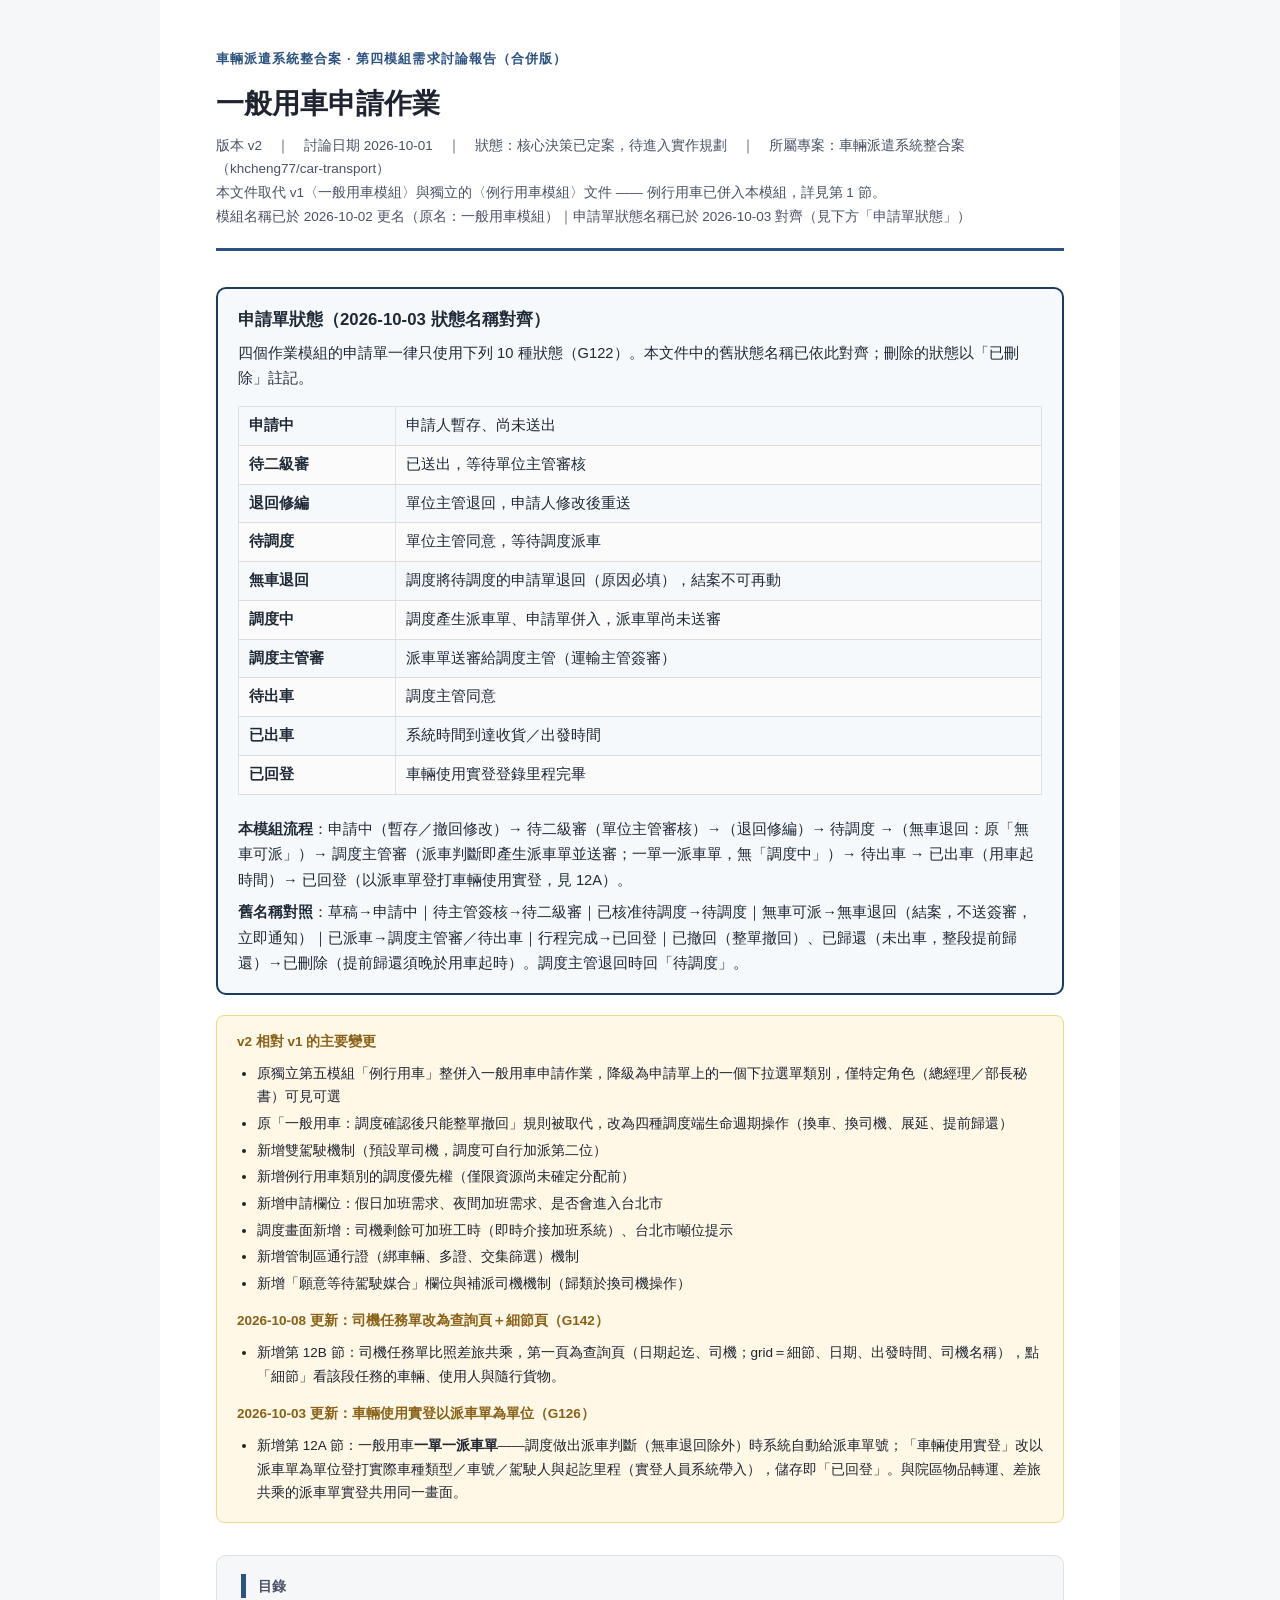
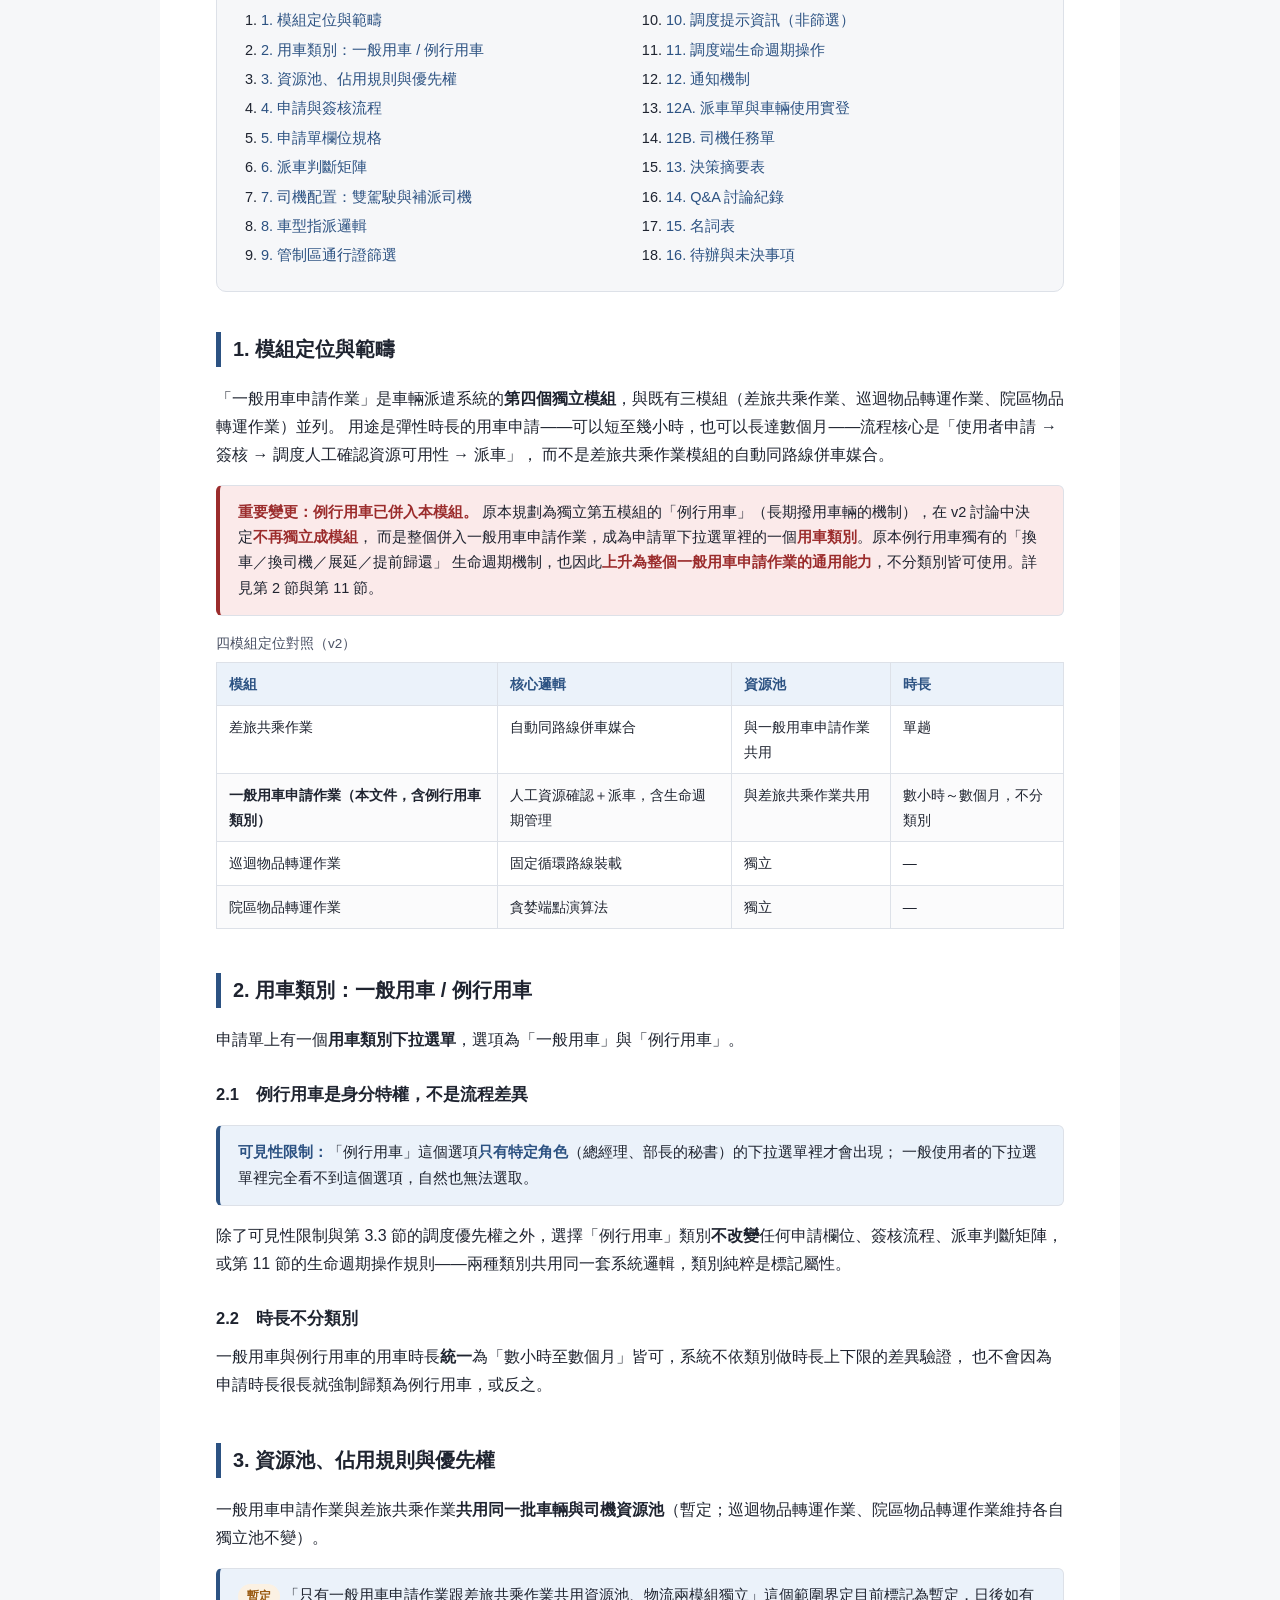
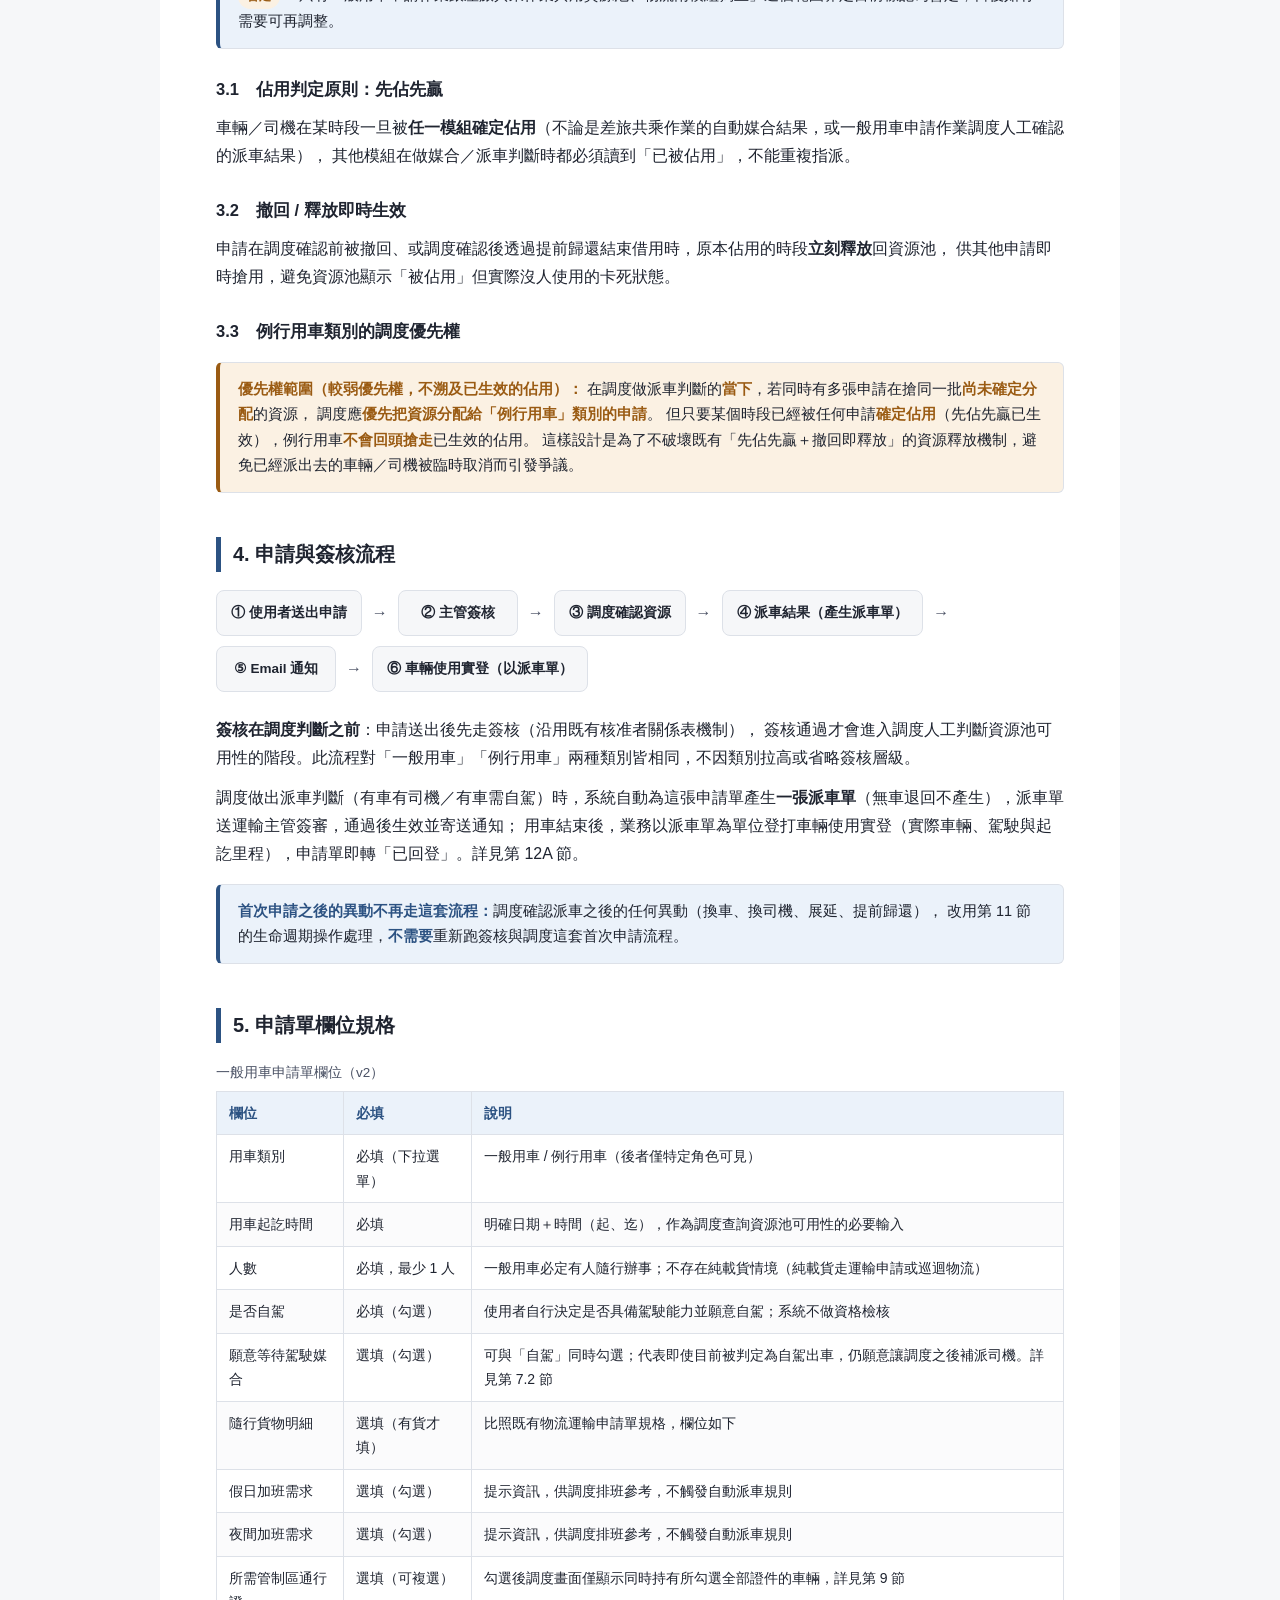
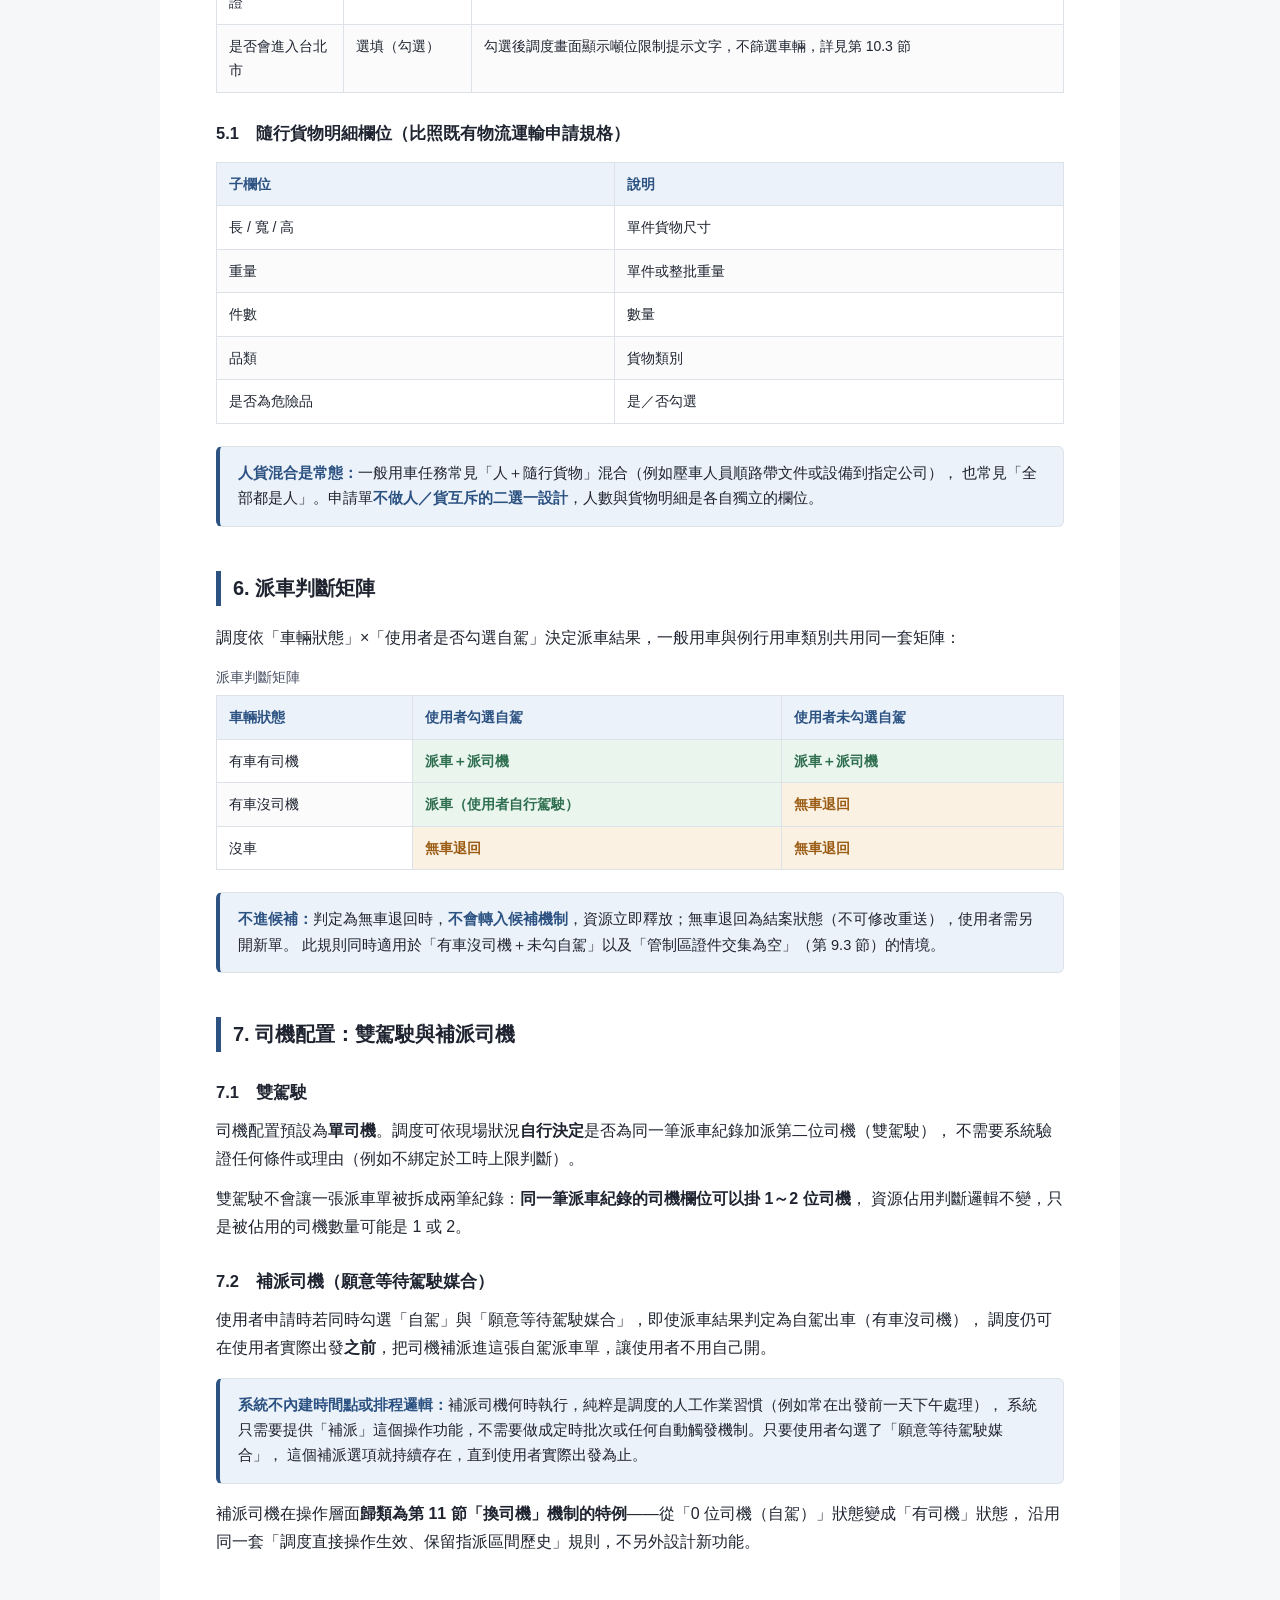
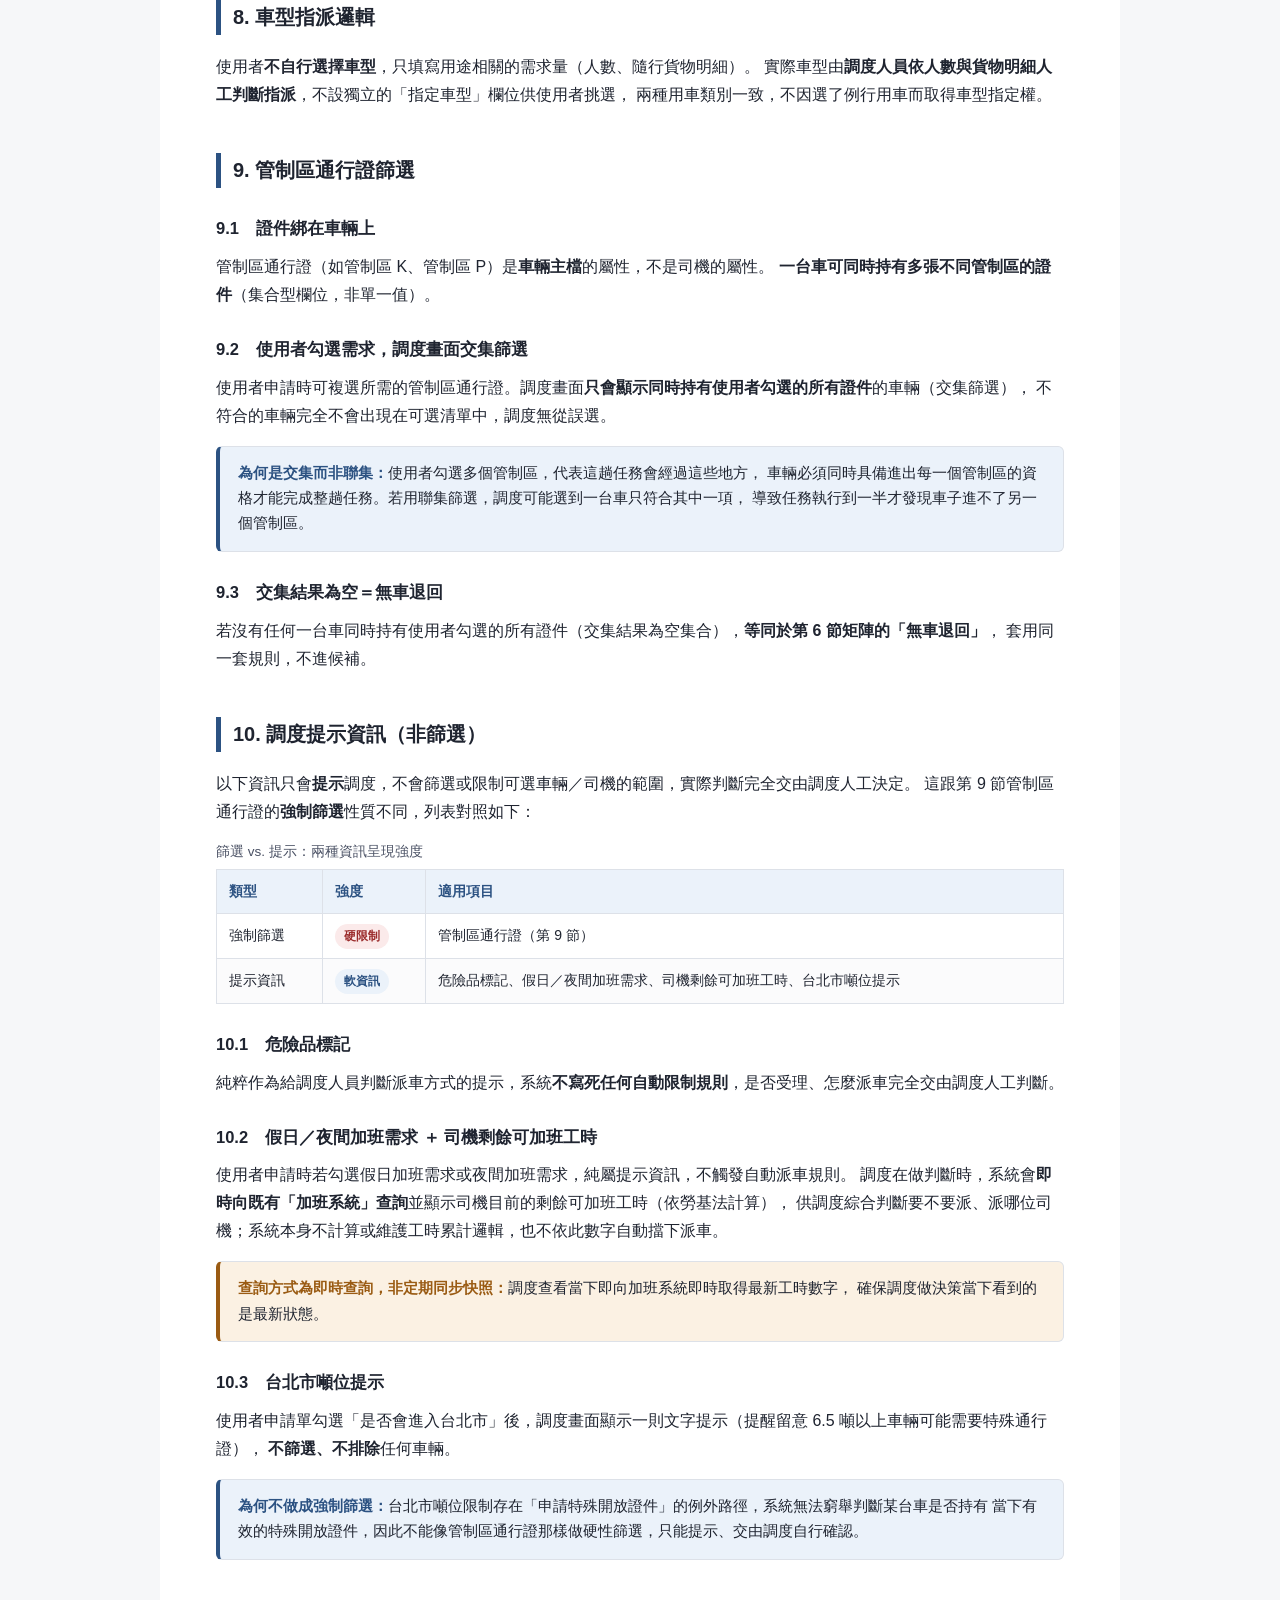
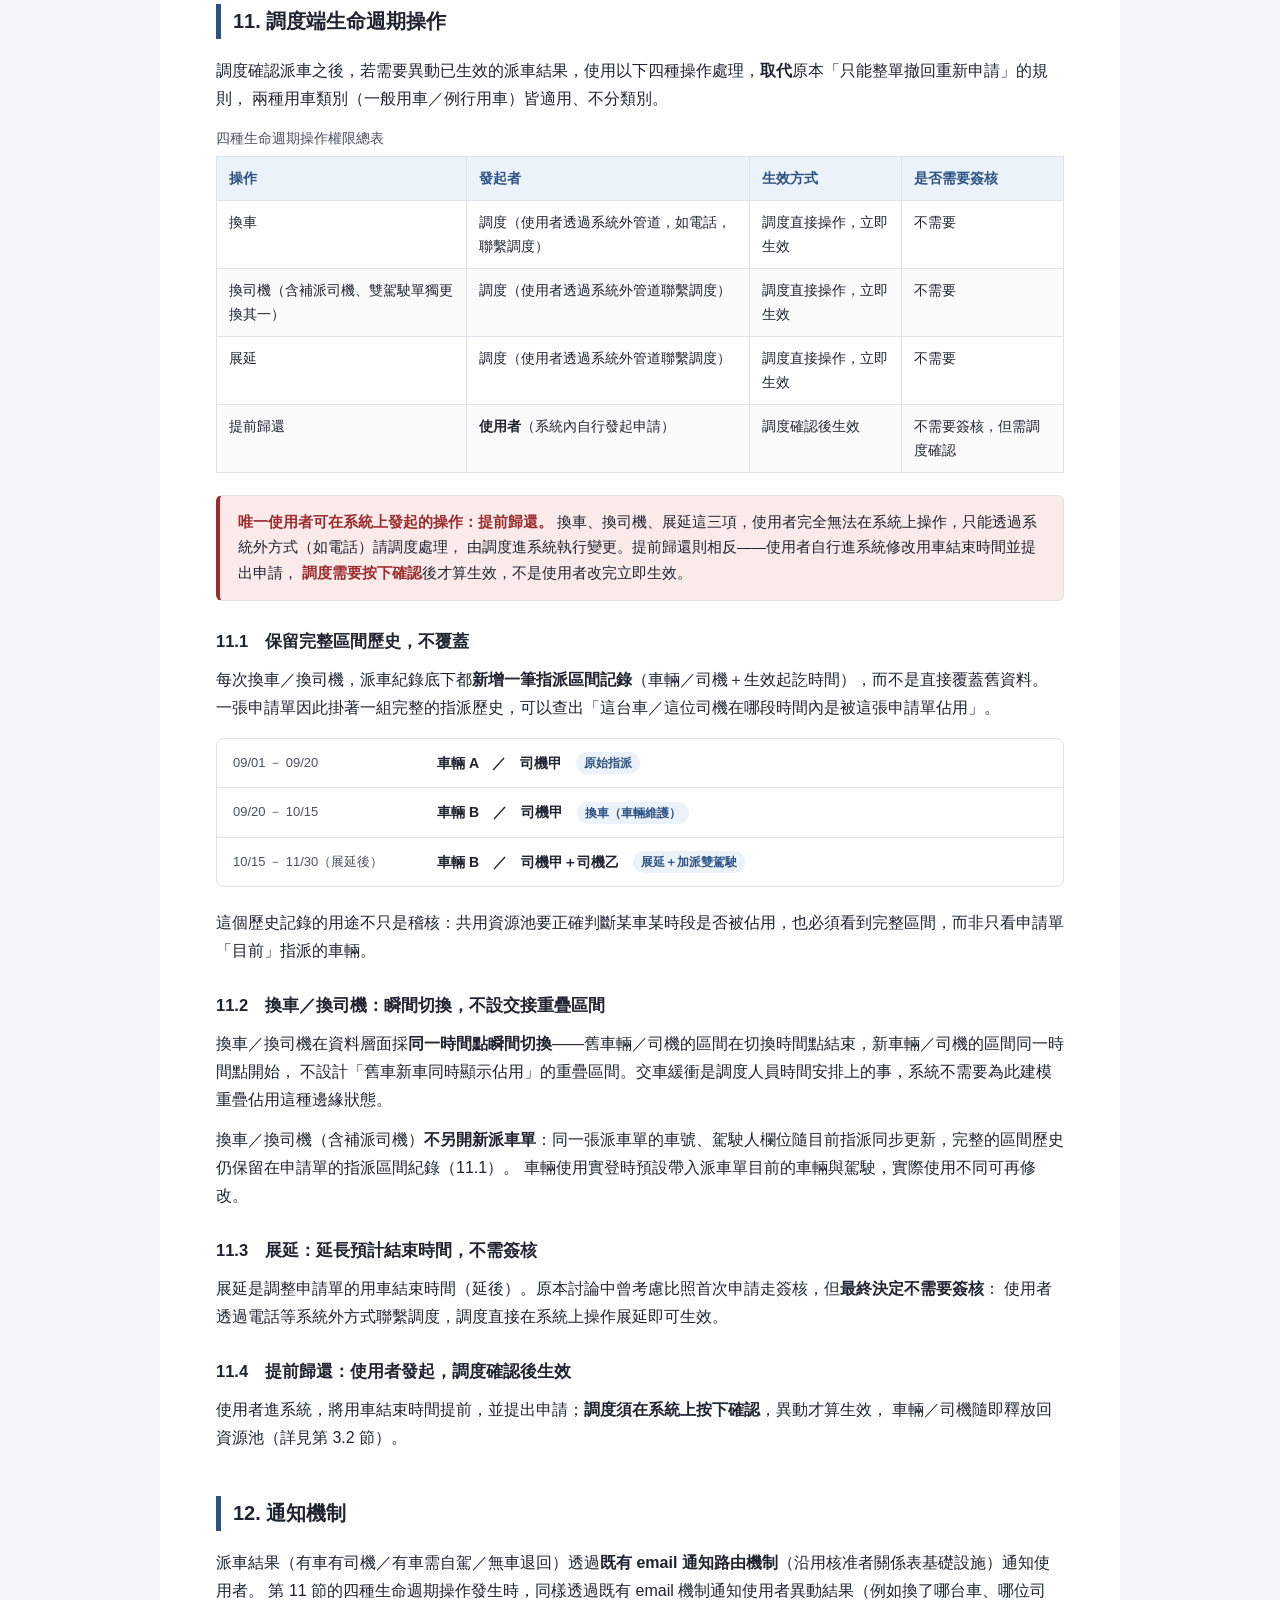
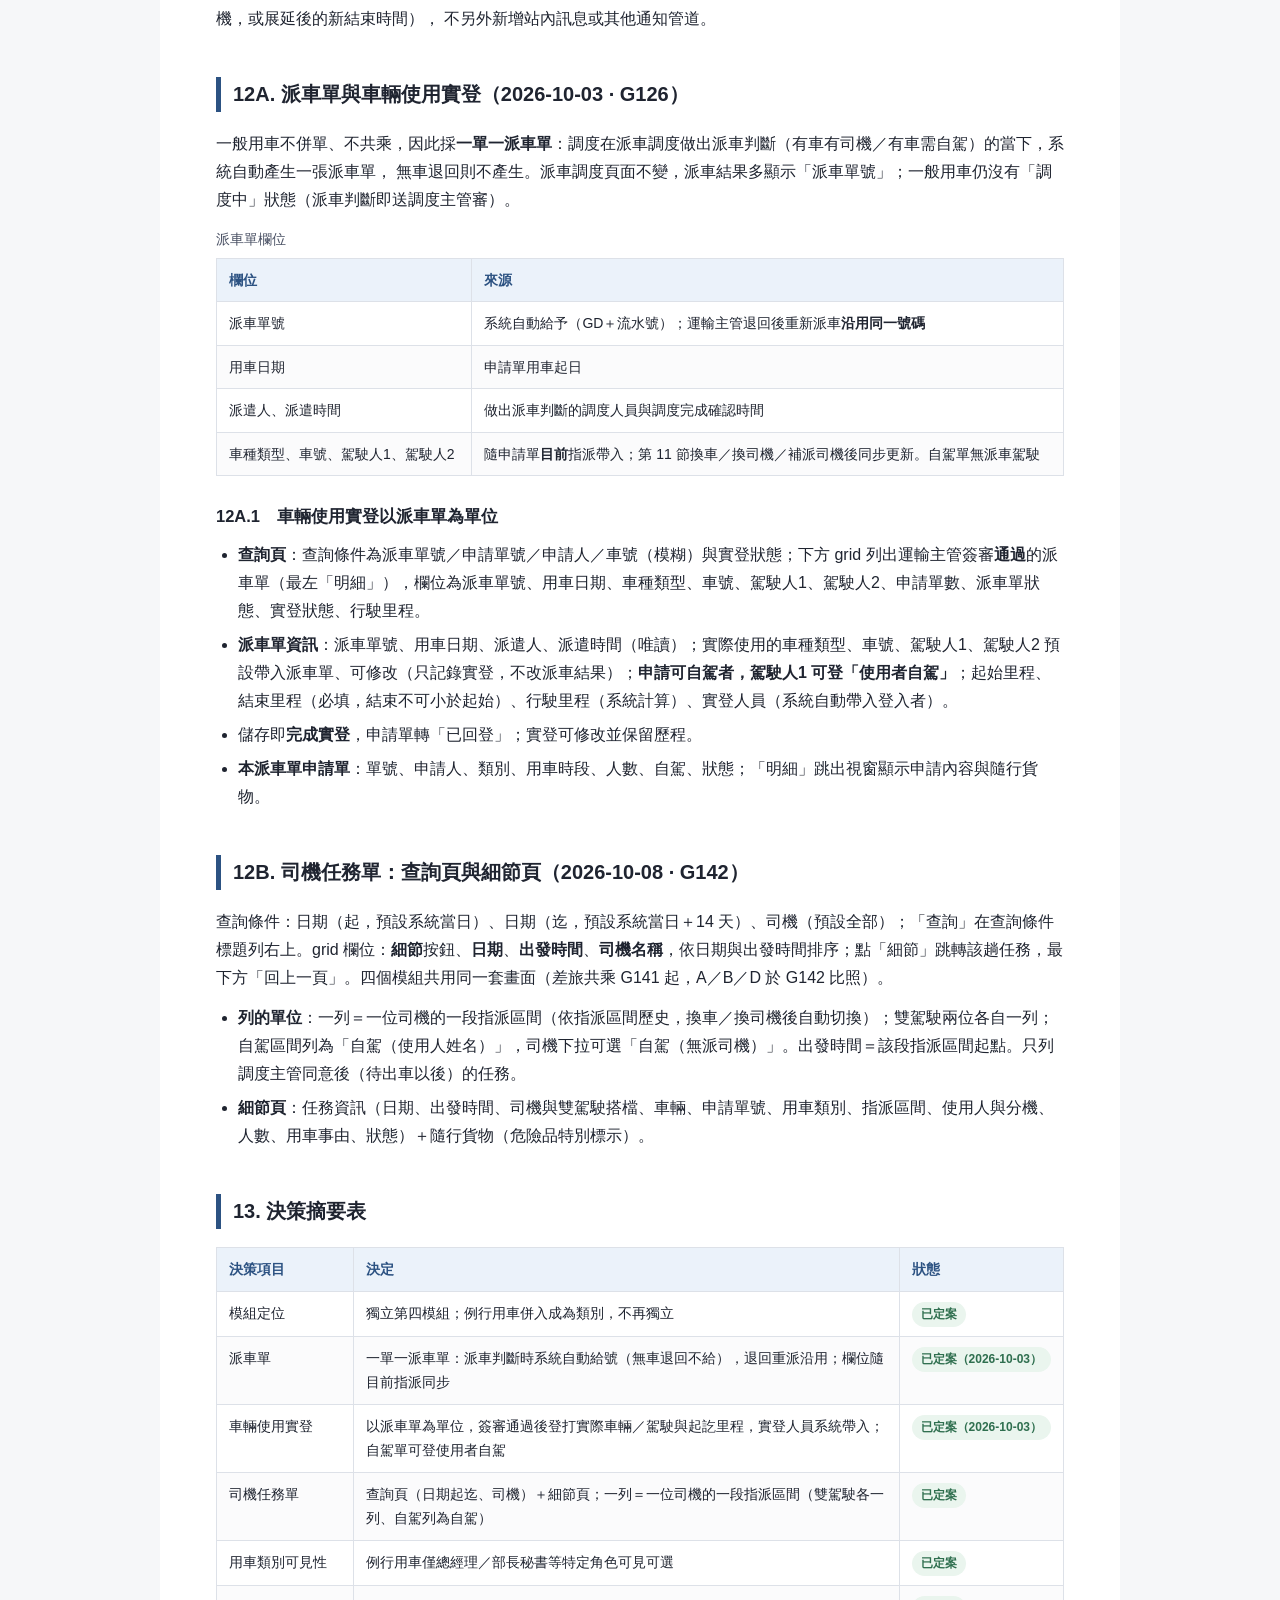
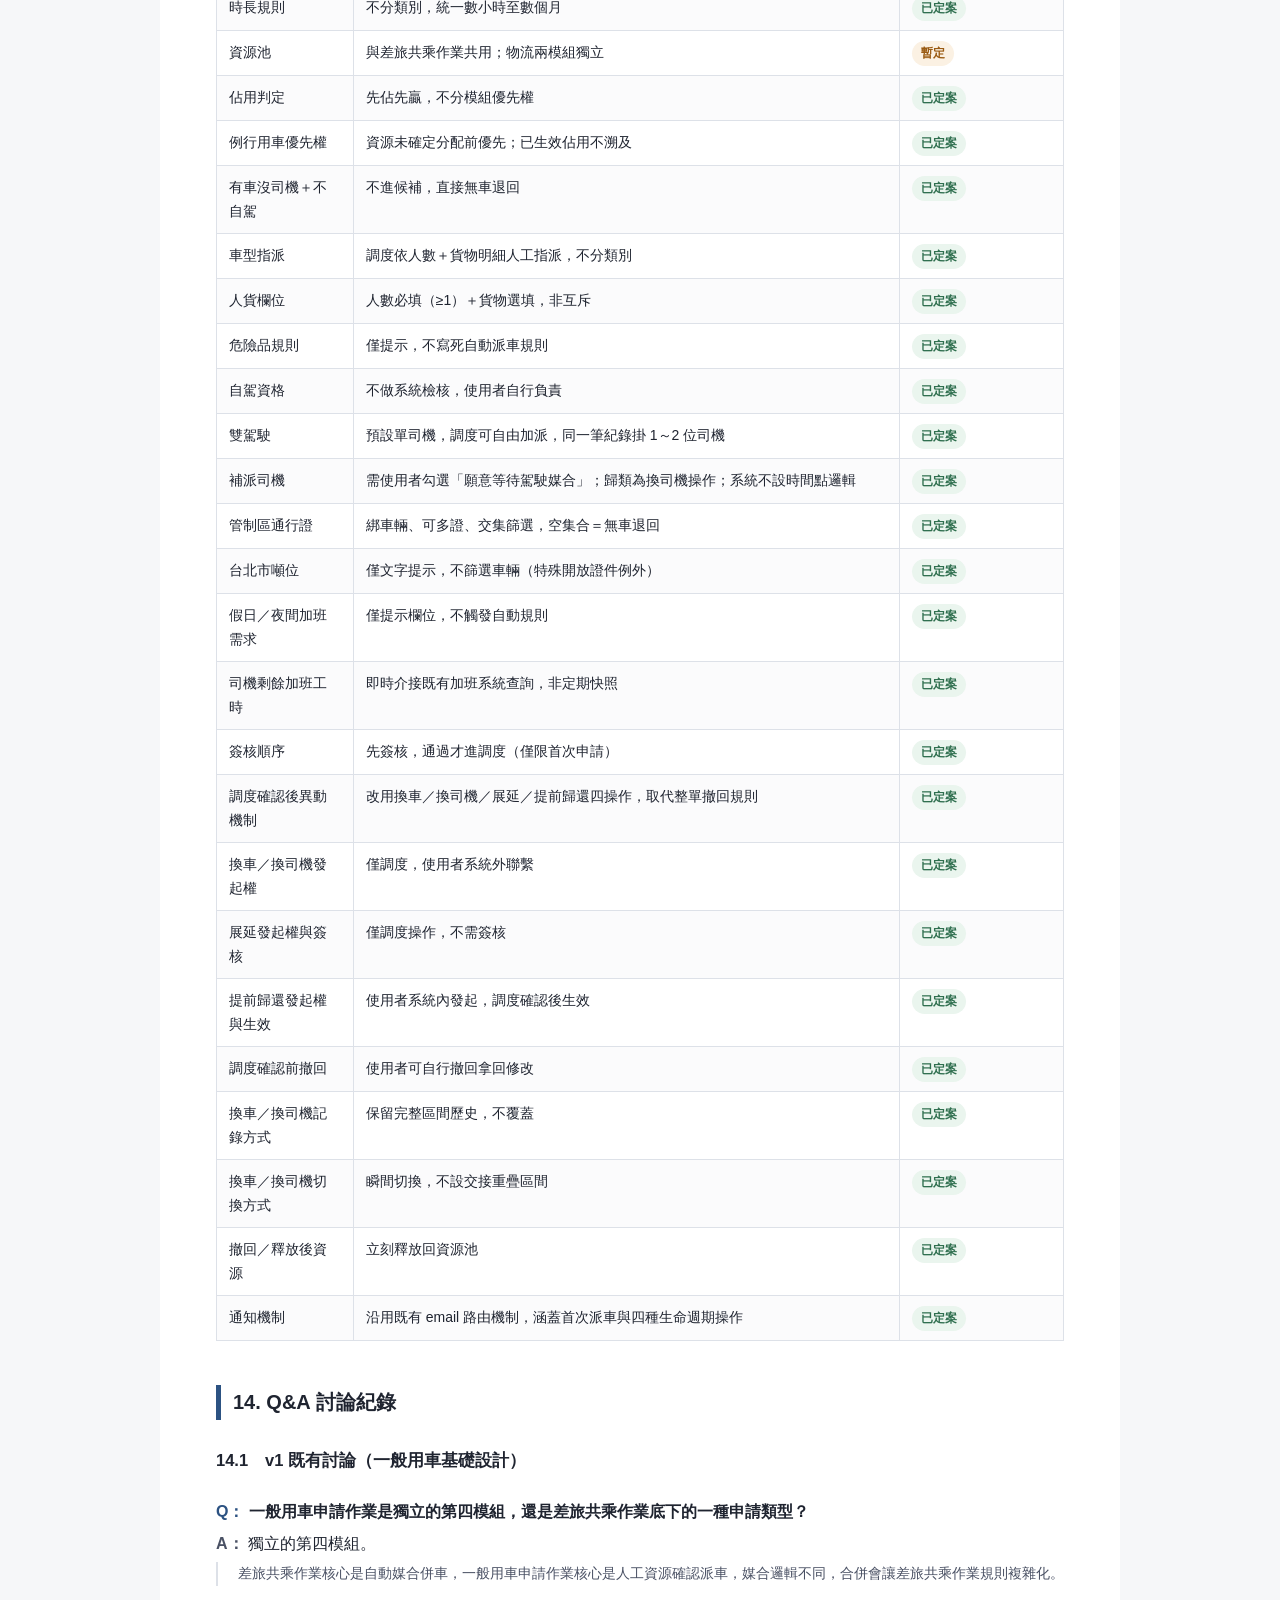
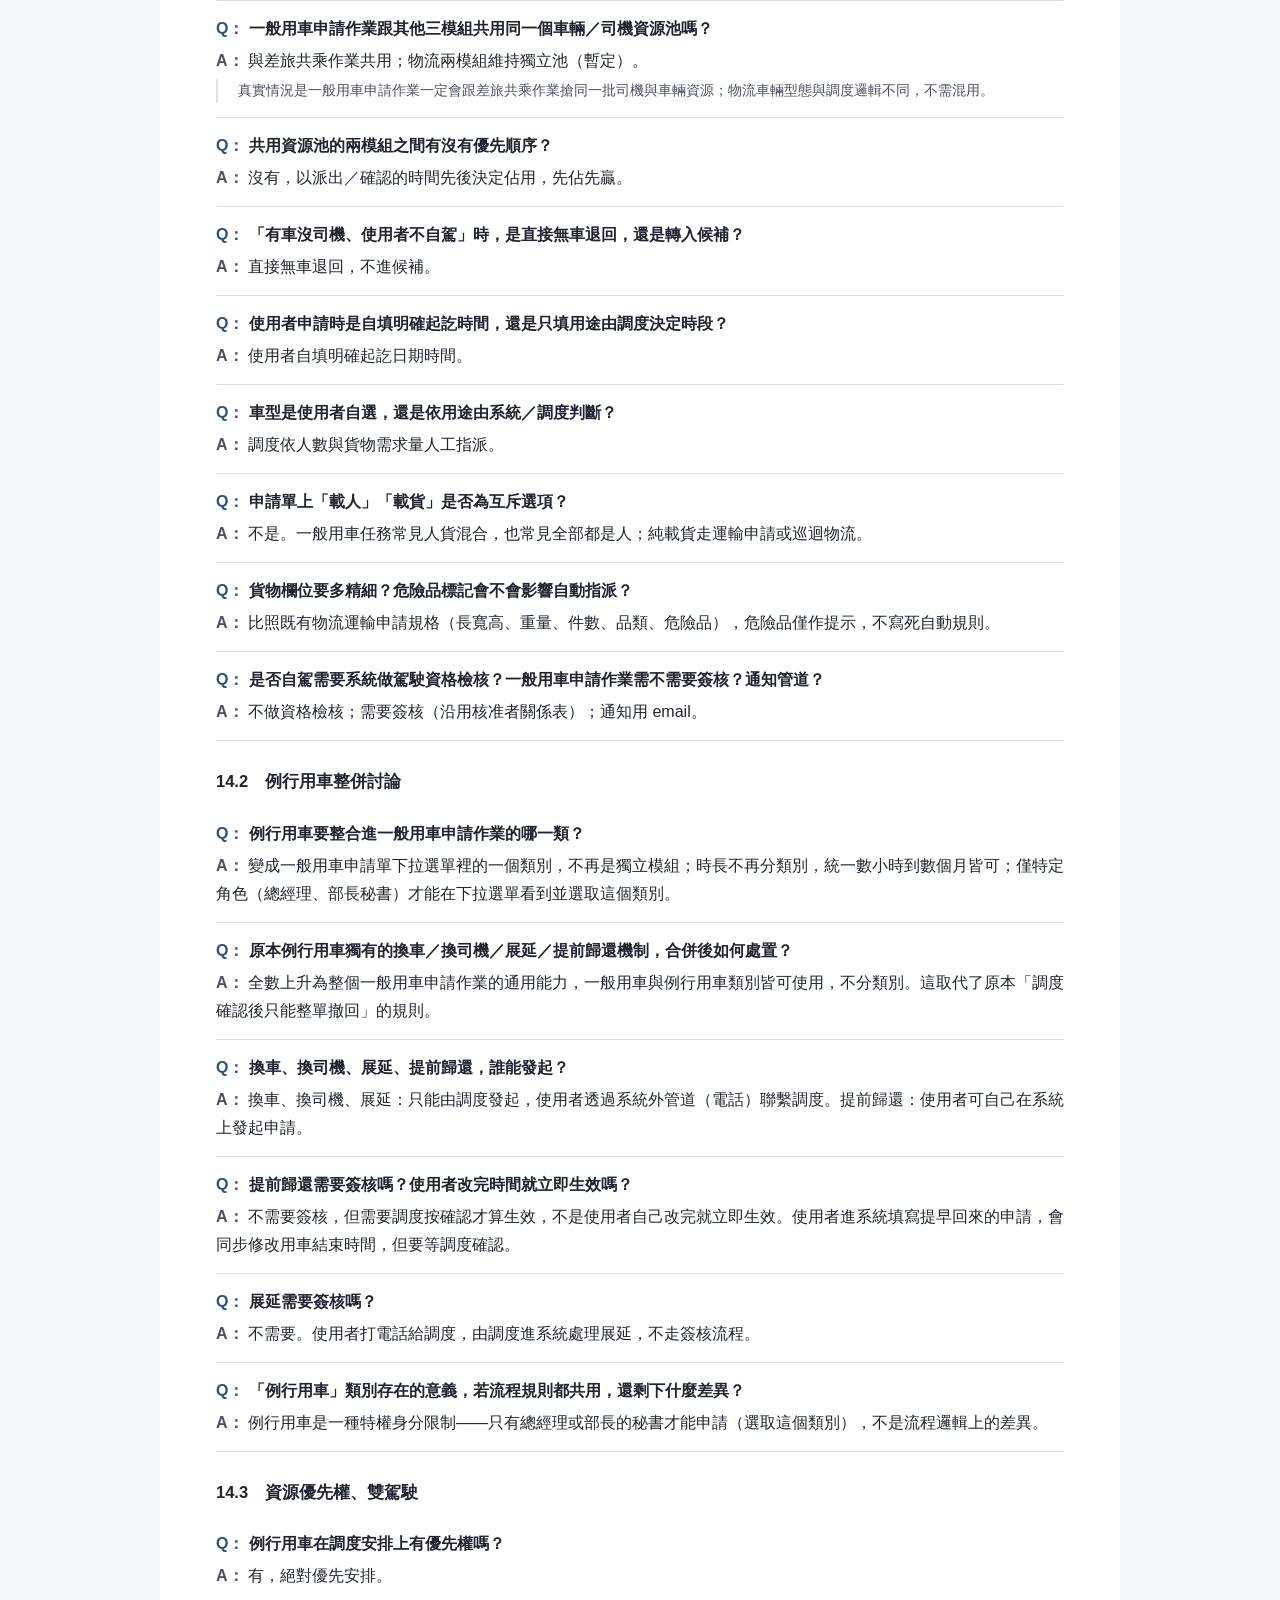
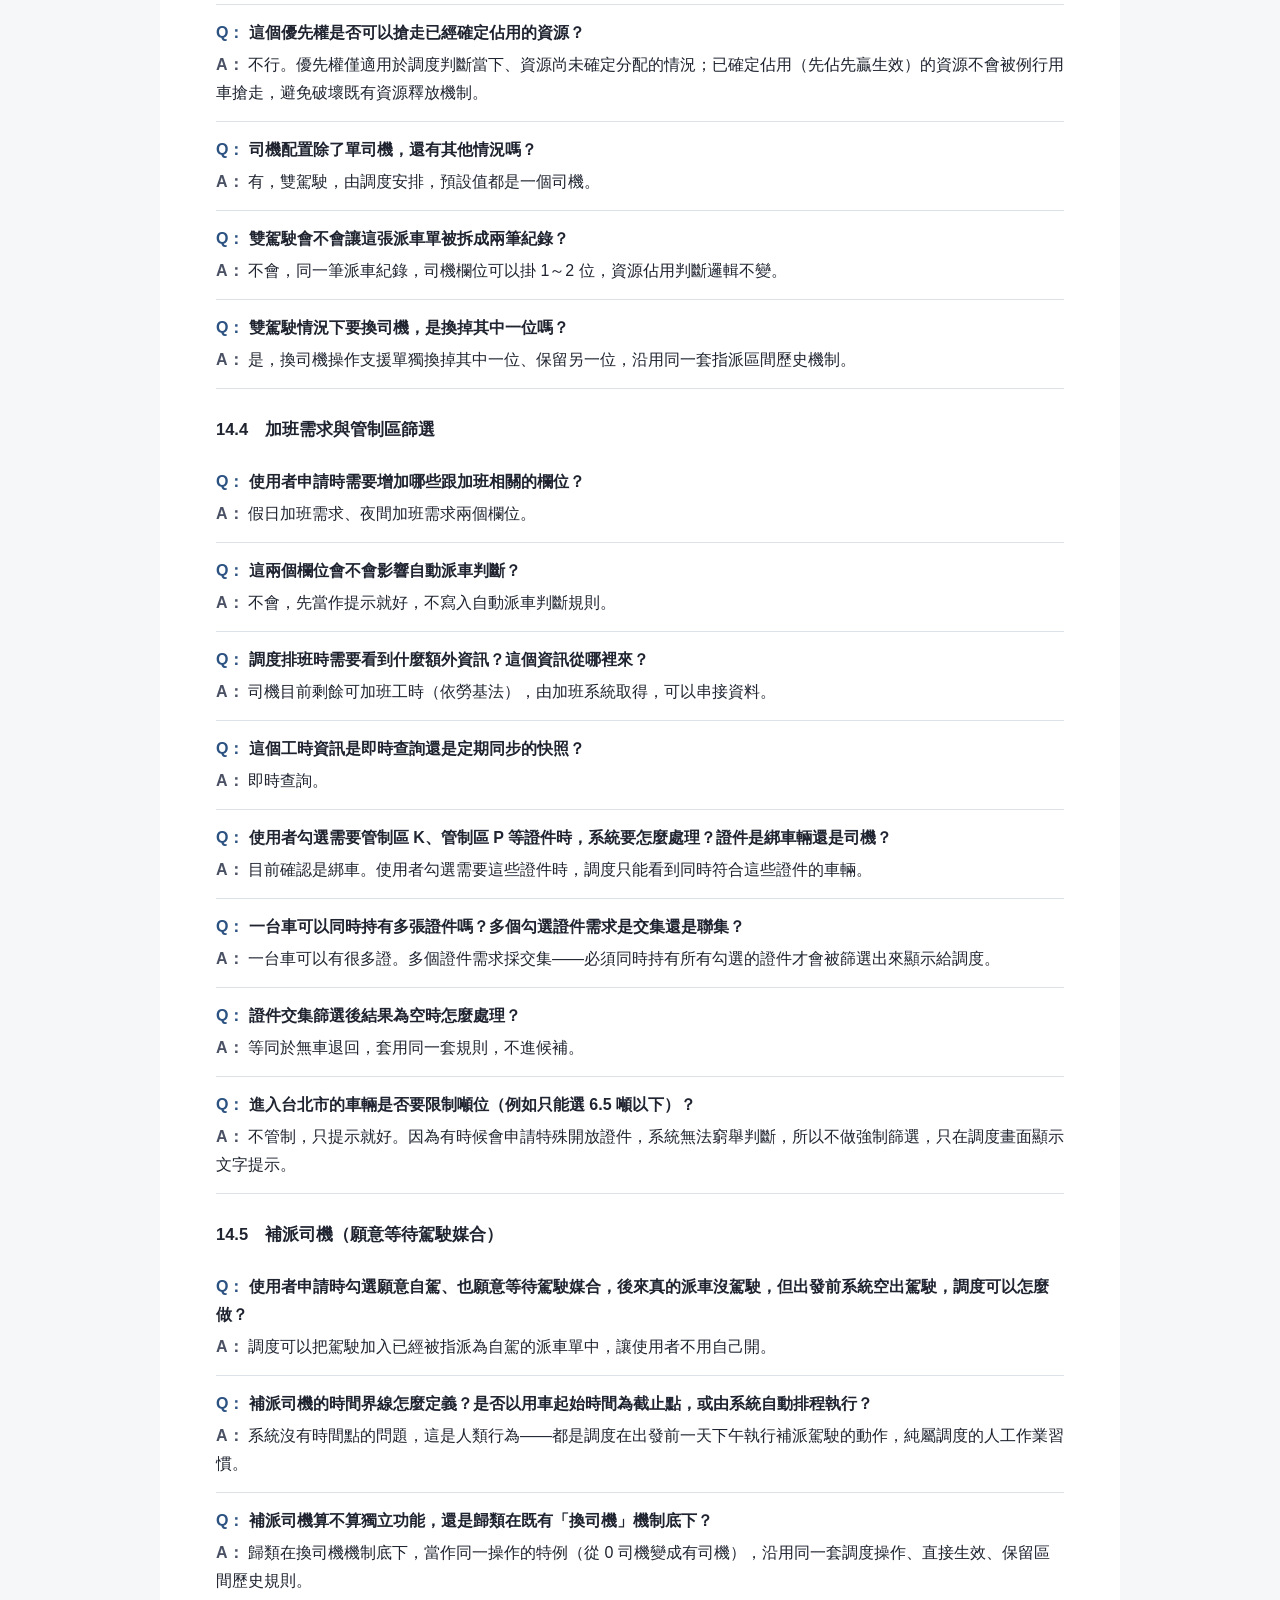
==== docs/一般用車模組_v2.html @ 2a1cf178 "規格文件：院區物品轉運表單改版與危險品限車、司機任務單查詢頁（G142–G144）；申請引導 v2.15 申請引導對院區物品轉運的危險品提示改為已帶入危險品運輸＝是、派車限可載危險品車輛。  Co-A" ====
<!DOCTYPE html>
<html lang="zh-Hant">
<head>
<meta charset="UTF-8">
<meta name="viewport" content="width=device-width, initial-scale=1.0">
<title>一般用車申請作業 — 需求討論報告 v2</title>
<style>
  :root {
    --ink: #1f2430;
    --ink-soft: #4a5164;
    --line: #dde1e8;
    --bg: #ffffff;
    --bg-alt: #f6f7f9;
    --accent: #2c5282;
    --accent-soft: #ebf2fa;
    --good: #2f6f4f;
    --good-bg: #eaf5ee;
    --warn: #9a5b13;
    --warn-bg: #fbf1e3;
    --crit: #9b2c2c;
    --crit-bg: #fbeaea;
  }
  * { box-sizing: border-box; }
  body {
    margin: 0;
    font-family: "Noto Sans TC", "PingFang TC", "Microsoft JhengHei", -apple-system, BlinkMacSystemFont, sans-serif;
    color: var(--ink);
    background: var(--bg-alt);
    line-height: 1.75;
  }
  .page {
    max-width: 960px;
    margin: 0 auto;
    background: var(--bg);
    padding: 48px 56px 80px;
    min-height: 100vh;
  }
  header.doc-header {
    border-bottom: 3px solid var(--accent);
    padding-bottom: 20px;
    margin-bottom: 36px;
  }
  header.doc-header .eyebrow {
    font-size: 13px;
    letter-spacing: 0.08em;
    color: var(--accent);
    font-weight: 700;
    text-transform: uppercase;
  }
  header.doc-header h1 {
    font-size: 28px;
    margin: 8px 0 6px;
  }
  header.doc-header .meta {
    font-size: 13.5px;
    color: var(--ink-soft);
  }
  .changelog {
    background: #fff8e6;
    border: 1px solid #f0d78c;
    border-radius: 8px;
    padding: 14px 20px;
    margin-bottom: 32px;
    font-size: 13.5px;
  }
  .changelog h3 { margin: 0 0 8px; font-size: 13.5px; color: #8a6116; }
  .changelog ul { margin: 0; padding-left: 20px; }
  .changelog li { margin-bottom: 3px; }

  nav.toc {
    background: var(--bg-alt);
    border: 1px solid var(--line);
    border-radius: 10px;
    padding: 18px 24px;
    margin-bottom: 40px;
    font-size: 14.5px;
  }
  nav.toc h2 {
    font-size: 14px;
    margin: 0 0 10px;
    color: var(--ink-soft);
    letter-spacing: 0.03em;
  }
  nav.toc ol {
    margin: 0;
    padding-left: 20px;
    columns: 2;
    column-gap: 32px;
  }
  nav.toc li { margin-bottom: 4px; break-inside: avoid; }
  nav.toc a { color: var(--accent); text-decoration: none; }
  nav.toc a:hover { text-decoration: underline; }

  section { margin-bottom: 44px; }
  h2 {
    font-size: 20px;
    border-left: 5px solid var(--accent);
    padding-left: 12px;
    margin: 0 0 18px;
  }
  h3 {
    font-size: 16.5px;
    margin: 26px 0 10px;
    color: var(--ink);
  }
  p { margin: 0 0 12px; }
  ul, ol { margin: 0 0 14px; padding-left: 22px; }
  li { margin-bottom: 6px; }

  table {
    width: 100%;
    border-collapse: collapse;
    font-size: 14px;
    margin: 14px 0 22px;
  }
  caption {
    text-align: left;
    font-size: 13.5px;
    color: var(--ink-soft);
    margin-bottom: 6px;
    caption-side: top;
  }
  th, td {
    border: 1px solid var(--line);
    padding: 9px 12px;
    text-align: left;
    vertical-align: top;
  }
  th {
    background: var(--accent-soft);
    font-weight: 700;
    color: var(--accent);
  }
  tr:nth-child(even) td { background: #fbfbfc; }

  .badge {
    display: inline-block;
    font-size: 12px;
    font-weight: 700;
    padding: 2px 9px;
    border-radius: 999px;
    white-space: nowrap;
  }
  .badge.decided { background: var(--good-bg); color: var(--good); }
  .badge.provisional { background: var(--warn-bg); color: var(--warn); }
  .badge.hard { background: var(--crit-bg); color: var(--crit); }
  .badge.soft { background: var(--accent-soft); color: var(--accent); }

  .callout {
    border: 1px solid var(--line);
    border-left: 4px solid var(--accent);
    background: var(--accent-soft);
    border-radius: 6px;
    padding: 14px 18px;
    font-size: 14.5px;
    margin: 16px 0;
  }
  .callout.warn {
    border-left-color: var(--warn);
    background: var(--warn-bg);
  }
  .callout.crit {
    border-left-color: var(--crit);
    background: var(--crit-bg);
  }
  .callout strong { color: var(--accent); }
  .callout.warn strong { color: var(--warn); }
  .callout.crit strong { color: var(--crit); }

  .flow {
    display: flex;
    flex-wrap: wrap;
    gap: 10px;
    align-items: center;
    margin: 18px 0 24px;
    font-size: 13.5px;
  }
  .flow .step {
    background: var(--bg-alt);
    border: 1px solid var(--line);
    border-radius: 8px;
    padding: 10px 14px;
    min-width: 120px;
    text-align: center;
    font-weight: 600;
  }
  .flow .arrow {
    color: var(--ink-soft);
    font-size: 16px;
  }

  .matrix-highlight-yes { background: var(--good-bg) !important; color: var(--good); font-weight: 700; }
  .matrix-highlight-no { background: var(--warn-bg) !important; color: var(--warn); font-weight: 700; }

  .timeline {
    border: 1px solid var(--line);
    border-radius: 8px;
    overflow: hidden;
    margin: 16px 0 22px;
  }
  .timeline .seg {
    display: flex;
    align-items: center;
    gap: 14px;
    padding: 12px 16px;
    border-bottom: 1px solid var(--line);
    font-size: 14px;
    flex-wrap: wrap;
  }
  .timeline .seg:last-child { border-bottom: none; }
  .timeline .seg .range {
    font-variant-numeric: tabular-nums;
    color: var(--ink-soft);
    font-size: 13px;
    min-width: 190px;
  }
  .timeline .seg .who { font-weight: 700; }
  .timeline .seg .tag {
    font-size: 11.5px;
    font-weight: 700;
    padding: 1px 8px;
    border-radius: 999px;
    background: var(--accent-soft);
    color: var(--accent);
  }

  .qa {
    border-bottom: 1px solid var(--line);
    padding: 14px 0;
  }
  .qa:last-child { border-bottom: none; }
  .qa .q { font-weight: 700; margin-bottom: 4px; }
  .qa .q::before { content: "Q： "; color: var(--accent); }
  .qa .a::before { content: "A： "; color: var(--ink-soft); font-weight: 700; }
  .qa .rationale {
    font-size: 13.5px;
    color: var(--ink-soft);
    margin-top: 4px;
    padding-left: 20px;
    border-left: 2px solid var(--line);
  }

  code {
    background: var(--bg-alt);
    border: 1px solid var(--line);
    border-radius: 4px;
    padding: 1px 6px;
    font-size: 0.9em;
  }

  footer {
    margin-top: 60px;
    padding-top: 20px;
    border-top: 1px solid var(--line);
    font-size: 12.5px;
    color: var(--ink-soft);
  }

  @media (max-width: 640px) {
    .page { padding: 28px 18px 60px; }
    nav.toc ol { columns: 1; }
    header.doc-header h1 { font-size: 22px; }
    .timeline .seg { flex-wrap: wrap; }
    .timeline .seg .range { min-width: 0; }
  }
</style>
</head>
<body>
<div class="page">

  <header class="doc-header">
    <div class="eyebrow">車輛派遣系統整合案 · 第四模組需求討論報告（合併版）</div>
    <h1>一般用車申請作業</h1>
    <div class="meta">
      版本 v2　｜　討論日期 2026-10-01　｜　狀態：核心決策已定案，待進入實作規劃　｜　所屬專案：車輛派遣系統整合案（khcheng77/car-transport）<br>
      本文件取代 v1〈一般用車模組〉與獨立的〈例行用車模組〉文件 —— 例行用車已併入本模組，詳見第 1 節。<br>
      模組名稱已於 2026-10-02 更名（原名：一般用車模組）｜申請單狀態名稱已於 2026-10-03 對齊（見下方「申請單狀態」）
    </div>
  </header>

<div style="border:2px solid #1f3a5f;border-radius:10px;padding:16px 20px;margin:20px 0;background:#f6f9fc;color:#1f2a37;">
  <div style="font-weight:700;font-size:1.05em;margin-bottom:6px;">申請單狀態（2026-10-03 狀態名稱對齊）</div>
  <div style="font-size:.92em;margin-bottom:10px;">四個作業模組的申請單一律只使用下列 10 種狀態（G122）。本文件中的舊狀態名稱已依此對齊；刪除的狀態以「已刪除」註記。</div>
  <table style="border-collapse:collapse;width:100%;font-size:.92em;"><tr><td style="padding:6px 10px;border-bottom:1px solid #ddd;white-space:nowrap;"><b>申請中</b></td><td style="padding:6px 10px;border-bottom:1px solid #ddd;">申請人暫存、尚未送出</td></tr><tr><td style="padding:6px 10px;border-bottom:1px solid #ddd;white-space:nowrap;"><b>待二級審</b></td><td style="padding:6px 10px;border-bottom:1px solid #ddd;">已送出，等待單位主管審核</td></tr><tr><td style="padding:6px 10px;border-bottom:1px solid #ddd;white-space:nowrap;"><b>退回修編</b></td><td style="padding:6px 10px;border-bottom:1px solid #ddd;">單位主管退回，申請人修改後重送</td></tr><tr><td style="padding:6px 10px;border-bottom:1px solid #ddd;white-space:nowrap;"><b>待調度</b></td><td style="padding:6px 10px;border-bottom:1px solid #ddd;">單位主管同意，等待調度派車</td></tr><tr><td style="padding:6px 10px;border-bottom:1px solid #ddd;white-space:nowrap;"><b>無車退回</b></td><td style="padding:6px 10px;border-bottom:1px solid #ddd;">調度將待調度的申請單退回（原因必填），結案不可再動</td></tr><tr><td style="padding:6px 10px;border-bottom:1px solid #ddd;white-space:nowrap;"><b>調度中</b></td><td style="padding:6px 10px;border-bottom:1px solid #ddd;">調度產生派車單、申請單併入，派車單尚未送審</td></tr><tr><td style="padding:6px 10px;border-bottom:1px solid #ddd;white-space:nowrap;"><b>調度主管審</b></td><td style="padding:6px 10px;border-bottom:1px solid #ddd;">派車單送審給調度主管（運輸主管簽審）</td></tr><tr><td style="padding:6px 10px;border-bottom:1px solid #ddd;white-space:nowrap;"><b>待出車</b></td><td style="padding:6px 10px;border-bottom:1px solid #ddd;">調度主管同意</td></tr><tr><td style="padding:6px 10px;border-bottom:1px solid #ddd;white-space:nowrap;"><b>已出車</b></td><td style="padding:6px 10px;border-bottom:1px solid #ddd;">系統時間到達收貨／出發時間</td></tr><tr><td style="padding:6px 10px;border-bottom:1px solid #ddd;white-space:nowrap;"><b>已回登</b></td><td style="padding:6px 10px;border-bottom:1px solid #ddd;">車輛使用實登登錄里程完畢</td></tr></table>
  <div style="font-size:.92em;margin-top:10px;"><b>本模組流程</b>：申請中（暫存／撤回修改）→ 待二級審（單位主管審核）→（退回修編）→ 待調度 →（無車退回：原「無車可派」）→ 調度主管審（派車判斷即產生派車單並送審；一單一派車單，無「調度中」）→ 待出車 → 已出車（用車起時間）→ 已回登（以派車單登打車輛使用實登，見 12A）。</div>
  <div style="font-size:.92em;margin-top:6px;"><b>舊名稱對照</b>：草稿→申請中｜待主管簽核→待二級審｜已核准待調度→待調度｜無車可派→無車退回（結案，不送簽審，立即通知）｜已派車→調度主管審／待出車｜行程完成→已回登｜已撤回（整單撤回）、已歸還（未出車，整段提前歸還）→已刪除（提前歸還須晚於用車起時）。調度主管退回時回「待調度」。</div>
</div>


  <div class="changelog">
    <h3>v2 相對 v1 的主要變更</h3>
    <ul>
      <li>原獨立第五模組「例行用車」整併入一般用車申請作業，降級為申請單上的一個下拉選單類別，僅特定角色（總經理／部長秘書）可見可選</li>
      <li>原「一般用車：調度確認後只能整單撤回」規則被取代，改為四種調度端生命週期操作（換車、換司機、展延、提前歸還）</li>
      <li>新增雙駕駛機制（預設單司機，調度可自行加派第二位）</li>
      <li>新增例行用車類別的調度優先權（僅限資源尚未確定分配前）</li>
      <li>新增申請欄位：假日加班需求、夜間加班需求、是否會進入台北市</li>
      <li>調度畫面新增：司機剩餘可加班工時（即時介接加班系統）、台北市噸位提示</li>
      <li>新增管制區通行證（綁車輛、多證、交集篩選）機制</li>
      <li>新增「願意等待駕駛媒合」欄位與補派司機機制（歸類於換司機操作）</li>
    </ul>
    <h3 style="margin-top:14px;">2026-10-08 更新：司機任務單改為查詢頁＋細節頁（G142）</h3>
    <ul>
      <li>新增第 12B 節：司機任務單比照差旅共乘，第一頁為查詢頁（日期起迄、司機；grid＝細節、日期、出發時間、司機名稱），點「細節」看該段任務的車輛、使用人與隨行貨物。</li>
    </ul>
    <h3 style="margin-top:14px;">2026-10-03 更新：車輛使用實登以派車單為單位（G126）</h3>
    <ul>
      <li>新增第 12A 節：一般用車<b>一單一派車單</b>——調度做出派車判斷（無車退回除外）時系統自動給派車單號；「車輛使用實登」改以派車單為單位登打實際車種類型／車號／駕駛人與起訖里程（實登人員系統帶入），儲存即「已回登」。與院區物品轉運、差旅共乘的派車單實登共用同一畫面。</li>
    </ul>
  </div>

  <nav class="toc">
    <h2>目錄</h2>
    <ol>
      <li><a href="#scope">1. 模組定位與範疇</a></li>
      <li><a href="#category">2. 用車類別：一般用車 / 例行用車</a></li>
      <li><a href="#resource">3. 資源池、佔用規則與優先權</a></li>
      <li><a href="#flow">4. 申請與簽核流程</a></li>
      <li><a href="#application">5. 申請單欄位規格</a></li>
      <li><a href="#matrix">6. 派車判斷矩陣</a></li>
      <li><a href="#driver">7. 司機配置：雙駕駛與補派司機</a></li>
      <li><a href="#vehicle">8. 車型指派邏輯</a></li>
      <li><a href="#permit">9. 管制區通行證篩選</a></li>
      <li><a href="#hints">10. 調度提示資訊（非篩選）</a></li>
      <li><a href="#lifecycle">11. 調度端生命週期操作</a></li>
      <li><a href="#notify">12. 通知機制</a></li>
      <li><a href="#usage">12A. 派車單與車輛使用實登</a></li>
      <li><a href="#driversheet">12B. 司機任務單</a></li>
      <li><a href="#summary">13. 決策摘要表</a></li>
      <li><a href="#qa">14. Q&amp;A 討論紀錄</a></li>
      <li><a href="#glossary">15. 名詞表</a></li>
      <li><a href="#open">16. 待辦與未決事項</a></li>
    </ol>
  </nav>

  <section id="scope">
    <h2>1. 模組定位與範疇</h2>
    <p>
      「一般用車申請作業」是車輛派遣系統的<strong>第四個獨立模組</strong>，與既有三模組（差旅共乘作業、巡迴物品轉運作業、院區物品轉運作業）並列。
      用途是彈性時長的用車申請——可以短至幾小時，也可以長達數個月——流程核心是「使用者申請 → 簽核 → 調度人工確認資源可用性 → 派車」，
      而不是差旅共乘作業模組的自動同路線併車媒合。
    </p>
    <div class="callout crit">
      <strong>重要變更：例行用車已併入本模組。</strong>
      原本規劃為獨立第五模組的「例行用車」（長期撥用車輛的機制），在 v2 討論中決定<strong>不再獨立成模組</strong>，
      而是整個併入一般用車申請作業，成為申請單下拉選單裡的一個<strong>用車類別</strong>。原本例行用車獨有的「換車／換司機／展延／提前歸還」
      生命週期機制，也因此<strong>上升為整個一般用車申請作業的通用能力</strong>，不分類別皆可使用。詳見第 2 節與第 11 節。
    </div>
    <table>
      <caption>四模組定位對照（v2）</caption>
      <thead>
        <tr><th>模組</th><th>核心邏輯</th><th>資源池</th><th>時長</th></tr>
      </thead>
      <tbody>
        <tr><td>差旅共乘作業</td><td>自動同路線併車媒合</td><td>與一般用車申請作業共用</td><td>單趟</td></tr>
        <tr><td><strong>一般用車申請作業（本文件，含例行用車類別）</strong></td><td>人工資源確認＋派車，含生命週期管理</td><td>與差旅共乘作業共用</td><td>數小時～數個月，不分類別</td></tr>
        <tr><td>巡迴物品轉運作業</td><td>固定循環路線裝載</td><td>獨立</td><td>—</td></tr>
        <tr><td>院區物品轉運作業</td><td>貪婪端點演算法</td><td>獨立</td><td>—</td></tr>
      </tbody>
    </table>
  </section>

  <section id="category">
    <h2>2. 用車類別：一般用車 / 例行用車</h2>
    <p>
      申請單上有一個<strong>用車類別下拉選單</strong>，選項為「一般用車」與「例行用車」。
    </p>
    <h3>2.1　例行用車是身分特權，不是流程差異</h3>
    <div class="callout">
      <strong>可見性限制：</strong>「例行用車」這個選項<strong>只有特定角色</strong>（總經理、部長的秘書）的下拉選單裡才會出現；
      一般使用者的下拉選單裡完全看不到這個選項，自然也無法選取。
    </div>
    <p>
      除了可見性限制與第 3.3 節的調度優先權之外，選擇「例行用車」類別<strong>不改變</strong>任何申請欄位、簽核流程、派車判斷矩陣，
      或第 11 節的生命週期操作規則——兩種類別共用同一套系統邏輯，類別純粹是標記屬性。
    </p>
    <h3>2.2　時長不分類別</h3>
    <p>
      一般用車與例行用車的用車時長<strong>統一</strong>為「數小時至數個月」皆可，系統不依類別做時長上下限的差異驗證，
      也不會因為申請時長很長就強制歸類為例行用車，或反之。
    </p>
  </section>

  <section id="resource">
    <h2>3. 資源池、佔用規則與優先權</h2>
    <p>
      一般用車申請作業與差旅共乘作業<strong>共用同一批車輛與司機資源池</strong>（暫定；巡迴物品轉運作業、院區物品轉運作業維持各自獨立池不變）。
    </p>
    <div class="callout">
      <span class="badge provisional">暫定</span>
      「只有一般用車申請作業跟差旅共乘作業共用資源池、物流兩模組獨立」這個範圍界定目前標記為暫定，日後如有需要可再調整。
    </div>
    <h3>3.1　佔用判定原則：先佔先贏</h3>
    <p>
      車輛／司機在某時段一旦被<strong>任一模組確定佔用</strong>（不論是差旅共乘作業的自動媒合結果，或一般用車申請作業調度人工確認的派車結果），
      其他模組在做媒合／派車判斷時都必須讀到「已被佔用」，不能重複指派。
    </p>
    <h3>3.2　撤回 / 釋放即時生效</h3>
    <p>
      申請在調度確認前被撤回、或調度確認後透過提前歸還結束借用時，原本佔用的時段<strong>立刻釋放</strong>回資源池，
      供其他申請即時搶用，避免資源池顯示「被佔用」但實際沒人使用的卡死狀態。
    </p>
    <h3>3.3　例行用車類別的調度優先權</h3>
    <div class="callout warn">
      <strong>優先權範圍（較弱優先權，不溯及已生效的佔用）：</strong>
      在調度做派車判斷的<strong>當下</strong>，若同時有多張申請在搶同一批<strong>尚未確定分配</strong>的資源，
      調度應<strong>優先把資源分配給「例行用車」類別的申請</strong>。
      但只要某個時段已經被任何申請<strong>確定佔用</strong>（先佔先贏已生效），例行用車<strong>不會回頭搶走</strong>已生效的佔用。
      這樣設計是為了不破壞既有「先佔先贏＋撤回即釋放」的資源釋放機制，避免已經派出去的車輛／司機被臨時取消而引發爭議。
    </div>
  </section>

  <section id="flow">
    <h2>4. 申請與簽核流程</h2>
    <div class="flow">
      <div class="step">① 使用者送出申請</div>
      <span class="arrow">→</span>
      <div class="step">② 主管簽核</div>
      <span class="arrow">→</span>
      <div class="step">③ 調度確認資源</div>
      <span class="arrow">→</span>
      <div class="step">④ 派車結果（產生派車單）</div>
      <span class="arrow">→</span>
      <div class="step">⑤ Email 通知</div>
      <span class="arrow">→</span>
      <div class="step">⑥ 車輛使用實登（以派車單）</div>
    </div>
    <p>
      <strong>簽核在調度判斷之前</strong>：申請送出後先走簽核（沿用既有核准者關係表機制），
      簽核通過才會進入調度人工判斷資源池可用性的階段。此流程對「一般用車」「例行用車」兩種類別皆相同，不因類別拉高或省略簽核層級。
    </p>
    <p>
      調度做出派車判斷（有車有司機／有車需自駕）時，系統自動為這張申請單產生<strong>一張派車單</strong>（無車退回不產生），派車單送運輸主管簽審，通過後生效並寄送通知；
      用車結束後，業務以派車單為單位登打車輛使用實登（實際車輛、駕駛與起訖里程），申請單即轉「已回登」。詳見第 12A 節。
    </p>
    <div class="callout">
      <strong>首次申請之後的異動不再走這套流程：</strong>調度確認派車之後的任何異動（換車、換司機、展延、提前歸還），
      改用第 11 節的生命週期操作處理，<strong>不需要</strong>重新跑簽核與調度這套首次申請流程。
    </div>
  </section>

  <section id="application">
    <h2>5. 申請單欄位規格</h2>
    <table>
      <caption>一般用車申請單欄位（v2）</caption>
      <thead>
        <tr><th>欄位</th><th>必填</th><th>說明</th></tr>
      </thead>
      <tbody>
        <tr><td>用車類別</td><td>必填（下拉選單）</td><td>一般用車 / 例行用車（後者僅特定角色可見）</td></tr>
        <tr><td>用車起訖時間</td><td>必填</td><td>明確日期＋時間（起、迄），作為調度查詢資源池可用性的必要輸入</td></tr>
        <tr><td>人數</td><td>必填，最少 1 人</td><td>一般用車必定有人隨行辦事；不存在純載貨情境（純載貨走運輸申請或巡迴物流）</td></tr>
        <tr><td>是否自駕</td><td>必填（勾選）</td><td>使用者自行決定是否具備駕駛能力並願意自駕；系統不做資格檢核</td></tr>
        <tr><td>願意等待駕駛媒合</td><td>選填（勾選）</td><td>可與「自駕」同時勾選；代表即使目前被判定為自駕出車，仍願意讓調度之後補派司機。詳見第 7.2 節</td></tr>
        <tr><td>隨行貨物明細</td><td>選填（有貨才填）</td><td>比照既有物流運輸申請單規格，欄位如下</td></tr>
        <tr><td>假日加班需求</td><td>選填（勾選）</td><td>提示資訊，供調度排班參考，不觸發自動派車規則</td></tr>
        <tr><td>夜間加班需求</td><td>選填（勾選）</td><td>提示資訊，供調度排班參考，不觸發自動派車規則</td></tr>
        <tr><td>所需管制區通行證</td><td>選填（可複選）</td><td>勾選後調度畫面僅顯示同時持有所勾選全部證件的車輛，詳見第 9 節</td></tr>
        <tr><td>是否會進入台北市</td><td>選填（勾選）</td><td>勾選後調度畫面顯示噸位限制提示文字，不篩選車輛，詳見第 10.3 節</td></tr>
      </tbody>
    </table>
    <h3>5.1　隨行貨物明細欄位（比照既有物流運輸申請規格）</h3>
    <table>
      <thead>
        <tr><th>子欄位</th><th>說明</th></tr>
      </thead>
      <tbody>
        <tr><td>長 / 寬 / 高</td><td>單件貨物尺寸</td></tr>
        <tr><td>重量</td><td>單件或整批重量</td></tr>
        <tr><td>件數</td><td>數量</td></tr>
        <tr><td>品類</td><td>貨物類別</td></tr>
        <tr><td>是否為危險品</td><td>是／否勾選</td></tr>
      </tbody>
    </table>
    <div class="callout">
      <strong>人貨混合是常態：</strong>一般用車任務常見「人＋隨行貨物」混合（例如壓車人員順路帶文件或設備到指定公司），
      也常見「全部都是人」。申請單<strong>不做人／貨互斥的二選一設計</strong>，人數與貨物明細是各自獨立的欄位。
    </div>
  </section>

  <section id="matrix">
    <h2>6. 派車判斷矩陣</h2>
    <p>調度依「車輛狀態」×「使用者是否勾選自駕」決定派車結果，一般用車與例行用車類別共用同一套矩陣：</p>
    <table>
      <caption>派車判斷矩陣</caption>
      <thead>
        <tr><th>車輛狀態</th><th>使用者勾選自駕</th><th>使用者未勾選自駕</th></tr>
      </thead>
      <tbody>
        <tr>
          <td>有車有司機</td>
          <td class="matrix-highlight-yes">派車＋派司機</td>
          <td class="matrix-highlight-yes">派車＋派司機</td>
        </tr>
        <tr>
          <td>有車沒司機</td>
          <td class="matrix-highlight-yes">派車（使用者自行駕駛）</td>
          <td class="matrix-highlight-no">無車退回</td>
        </tr>
        <tr>
          <td>沒車</td>
          <td class="matrix-highlight-no">無車退回</td>
          <td class="matrix-highlight-no">無車退回</td>
        </tr>
      </tbody>
    </table>
    <div class="callout">
      <strong>不進候補：</strong>判定為無車退回時，<strong>不會轉入候補機制</strong>，資源立即釋放；無車退回為結案狀態（不可修改重送），使用者需另開新單。
      此規則同時適用於「有車沒司機＋未勾自駕」以及「管制區證件交集為空」（第 9.3 節）的情境。
    </div>
  </section>

  <section id="driver">
    <h2>7. 司機配置：雙駕駛與補派司機</h2>
    <h3>7.1　雙駕駛</h3>
    <p>
      司機配置預設為<strong>單司機</strong>。調度可依現場狀況<strong>自行決定</strong>是否為同一筆派車紀錄加派第二位司機（雙駕駛），
      不需要系統驗證任何條件或理由（例如不綁定於工時上限判斷）。
    </p>
    <p>
      雙駕駛不會讓一張派車單被拆成兩筆紀錄：<strong>同一筆派車紀錄的司機欄位可以掛 1～2 位司機</strong>，
      資源佔用判斷邏輯不變，只是被佔用的司機數量可能是 1 或 2。
    </p>
    <h3>7.2　補派司機（願意等待駕駛媒合）</h3>
    <p>
      使用者申請時若同時勾選「自駕」與「願意等待駕駛媒合」，即使派車結果判定為自駕出車（有車沒司機），
      調度仍可在使用者實際出發<strong>之前</strong>，把司機補派進這張自駕派車單，讓使用者不用自己開。
    </p>
    <div class="callout">
      <strong>系統不內建時間點或排程邏輯：</strong>補派司機何時執行，純粹是調度的人工作業習慣（例如常在出發前一天下午處理），
      系統只需要提供「補派」這個操作功能，不需要做成定時批次或任何自動觸發機制。只要使用者勾選了「願意等待駕駛媒合」，
      這個補派選項就持續存在，直到使用者實際出發為止。
    </div>
    <p>
      補派司機在操作層面<strong>歸類為第 11 節「換司機」機制的特例</strong>——從「0 位司機（自駕）」狀態變成「有司機」狀態，
      沿用同一套「調度直接操作生效、保留指派區間歷史」規則，不另外設計新功能。
    </p>
  </section>

  <section id="vehicle">
    <h2>8. 車型指派邏輯</h2>
    <p>
      使用者<strong>不自行選擇車型</strong>，只填寫用途相關的需求量（人數、隨行貨物明細）。
      實際車型由<strong>調度人員依人數與貨物明細人工判斷指派</strong>，不設獨立的「指定車型」欄位供使用者挑選，
      兩種用車類別一致，不因選了例行用車而取得車型指定權。
    </p>
  </section>

  <section id="permit">
    <h2>9. 管制區通行證篩選</h2>
    <h3>9.1　證件綁在車輛上</h3>
    <p>
      管制區通行證（如管制區 K、管制區 P）是<strong>車輛主檔</strong>的屬性，不是司機的屬性。
      <strong>一台車可同時持有多張不同管制區的證件</strong>（集合型欄位，非單一值）。
    </p>
    <h3>9.2　使用者勾選需求，調度畫面交集篩選</h3>
    <p>
      使用者申請時可複選所需的管制區通行證。調度畫面<strong>只會顯示同時持有使用者勾選的所有證件</strong>的車輛（交集篩選），
      不符合的車輛完全不會出現在可選清單中，調度無從誤選。
    </p>
    <div class="callout">
      <strong>為何是交集而非聯集：</strong>使用者勾選多個管制區，代表這趟任務會經過這些地方，
      車輛必須同時具備進出每一個管制區的資格才能完成整趟任務。若用聯集篩選，調度可能選到一台車只符合其中一項，
      導致任務執行到一半才發現車子進不了另一個管制區。
    </div>
    <h3>9.3　交集結果為空＝無車退回</h3>
    <p>
      若沒有任何一台車同時持有使用者勾選的所有證件（交集結果為空集合），<strong>等同於第 6 節矩陣的「無車退回」</strong>，
      套用同一套規則，不進候補。
    </p>
  </section>

  <section id="hints">
    <h2>10. 調度提示資訊（非篩選）</h2>
    <p>
      以下資訊只會<strong>提示</strong>調度，不會篩選或限制可選車輛／司機的範圍，實際判斷完全交由調度人工決定。
      這跟第 9 節管制區通行證的<strong>強制篩選</strong>性質不同，列表對照如下：
    </p>
    <table>
      <caption>篩選 vs. 提示：兩種資訊呈現強度</caption>
      <thead>
        <tr><th>類型</th><th>強度</th><th>適用項目</th></tr>
      </thead>
      <tbody>
        <tr><td>強制篩選</td><td><span class="badge hard">硬限制</span></td><td>管制區通行證（第 9 節）</td></tr>
        <tr><td>提示資訊</td><td><span class="badge soft">軟資訊</span></td><td>危險品標記、假日／夜間加班需求、司機剩餘可加班工時、台北市噸位提示</td></tr>
      </tbody>
    </table>
    <h3>10.1　危險品標記</h3>
    <p>
      純粹作為給調度人員判斷派車方式的提示，系統<strong>不寫死任何自動限制規則</strong>，是否受理、怎麼派車完全交由調度人工判斷。
    </p>
    <h3>10.2　假日／夜間加班需求 ＋ 司機剩餘可加班工時</h3>
    <p>
      使用者申請時若勾選假日加班需求或夜間加班需求，純屬提示資訊，不觸發自動派車規則。
      調度在做判斷時，系統會<strong>即時向既有「加班系統」查詢</strong>並顯示司機目前的剩餘可加班工時（依勞基法計算），
      供調度綜合判斷要不要派、派哪位司機；系統本身不計算或維護工時累計邏輯，也不依此數字自動擋下派車。
    </p>
    <div class="callout warn">
      <strong>查詢方式為即時查詢，非定期同步快照：</strong>調度查看當下即向加班系統即時取得最新工時數字，
      確保調度做決策當下看到的是最新狀態。
    </div>
    <h3>10.3　台北市噸位提示</h3>
    <p>
      使用者申請單勾選「是否會進入台北市」後，調度畫面顯示一則文字提示（提醒留意 6.5 噸以上車輛可能需要特殊通行證），
      <strong>不篩選、不排除</strong>任何車輛。
    </p>
    <div class="callout">
      <strong>為何不做成強制篩選：</strong>台北市噸位限制存在「申請特殊開放證件」的例外路徑，系統無法窮舉判斷某台車是否持有
      當下有效的特殊開放證件，因此不能像管制區通行證那樣做硬性篩選，只能提示、交由調度自行確認。
    </div>
  </section>

  <section id="lifecycle">
    <h2>11. 調度端生命週期操作</h2>
    <p>
      調度確認派車之後，若需要異動已生效的派車結果，使用以下四種操作處理，<strong>取代</strong>原本「只能整單撤回重新申請」的規則，
      兩種用車類別（一般用車／例行用車）皆適用、不分類別。
    </p>
    <table>
      <caption>四種生命週期操作權限總表</caption>
      <thead>
        <tr><th>操作</th><th>發起者</th><th>生效方式</th><th>是否需要簽核</th></tr>
      </thead>
      <tbody>
        <tr>
          <td>換車</td>
          <td>調度（使用者透過系統外管道，如電話，聯繫調度）</td>
          <td>調度直接操作，立即生效</td>
          <td>不需要</td>
        </tr>
        <tr>
          <td>換司機（含補派司機、雙駕駛單獨更換其一）</td>
          <td>調度（使用者透過系統外管道聯繫調度）</td>
          <td>調度直接操作，立即生效</td>
          <td>不需要</td>
        </tr>
        <tr>
          <td>展延</td>
          <td>調度（使用者透過系統外管道聯繫調度）</td>
          <td>調度直接操作，立即生效</td>
          <td>不需要</td>
        </tr>
        <tr>
          <td>提前歸還</td>
          <td><strong>使用者</strong>（系統內自行發起申請）</td>
          <td>調度確認後生效</td>
          <td>不需要簽核，但需調度確認</td>
        </tr>
      </tbody>
    </table>
    <div class="callout crit">
      <strong>唯一使用者可在系統上發起的操作：提前歸還。</strong>
      換車、換司機、展延這三項，使用者完全無法在系統上操作，只能透過系統外方式（如電話）請調度處理，
      由調度進系統執行變更。提前歸還則相反——使用者自行進系統修改用車結束時間並提出申請，
      <strong>調度需要按下確認</strong>後才算生效，不是使用者改完立即生效。
    </div>
    <h3>11.1　保留完整區間歷史，不覆蓋</h3>
    <p>
      每次換車／換司機，派車紀錄底下都<strong>新增一筆指派區間記錄</strong>（車輛／司機＋生效起訖時間），而不是直接覆蓋舊資料。
      一張申請單因此掛著一組完整的指派歷史，可以查出「這台車／這位司機在哪段時間內是被這張申請單佔用」。
    </p>
    <div class="timeline">
      <div class="seg">
        <span class="range">09/01 － 09/20</span>
        <span class="who">車輛 A　／　司機甲</span>
        <span class="tag">原始指派</span>
      </div>
      <div class="seg">
        <span class="range">09/20 － 10/15</span>
        <span class="who">車輛 B　／　司機甲</span>
        <span class="tag">換車（車輛維護）</span>
      </div>
      <div class="seg">
        <span class="range">10/15 － 11/30（展延後）</span>
        <span class="who">車輛 B　／　司機甲＋司機乙</span>
        <span class="tag">展延＋加派雙駕駛</span>
      </div>
    </div>
    <p>
      這個歷史記錄的用途不只是稽核：共用資源池要正確判斷某車某時段是否被佔用，也必須看到完整區間，而非只看申請單「目前」指派的車輛。
    </p>
    <h3>11.2　換車／換司機：瞬間切換，不設交接重疊區間</h3>
    <p>
      換車／換司機在資料層面採<strong>同一時間點瞬間切換</strong>——舊車輛／司機的區間在切換時間點結束，新車輛／司機的區間同一時間點開始，
      不設計「舊車新車同時顯示佔用」的重疊區間。交車緩衝是調度人員時間安排上的事，系統不需要為此建模重疊佔用這種邊緣狀態。
    </p>
    <p>
      換車／換司機（含補派司機）<strong>不另開新派車單</strong>：同一張派車單的車號、駕駛人欄位隨目前指派同步更新，完整的區間歷史仍保留在申請單的指派區間紀錄（11.1）。
      車輛使用實登時預設帶入派車單目前的車輛與駕駛，實際使用不同可再修改。
    </p>
    <h3>11.3　展延：延長預計結束時間，不需簽核</h3>
    <p>
      展延是調整申請單的用車結束時間（延後）。原本討論中曾考慮比照首次申請走簽核，但<strong>最終決定不需要簽核</strong>：
      使用者透過電話等系統外方式聯繫調度，調度直接在系統上操作展延即可生效。
    </p>
    <h3>11.4　提前歸還：使用者發起，調度確認後生效</h3>
    <p>
      使用者進系統，將用車結束時間提前，並提出申請；<strong>調度須在系統上按下確認</strong>，異動才算生效，
      車輛／司機隨即釋放回資源池（詳見第 3.2 節）。
    </p>
  </section>

  <section id="notify">
    <h2>12. 通知機制</h2>
    <p>
      派車結果（有車有司機／有車需自駕／無車退回）透過<strong>既有 email 通知路由機制</strong>（沿用核准者關係表基礎設施）通知使用者。
      第 11 節的四種生命週期操作發生時，同樣透過既有 email 機制通知使用者異動結果（例如換了哪台車、哪位司機，或展延後的新結束時間），
      不另外新增站內訊息或其他通知管道。
    </p>
  </section>

  <section id="usage">
    <h2>12A. 派車單與車輛使用實登（2026-10-03 · G126）</h2>
    <p>
      一般用車不併單、不共乘，因此採<strong>一單一派車單</strong>：調度在派車調度做出派車判斷（有車有司機／有車需自駕）的當下，系統自動產生一張派車單，
      無車退回則不產生。派車調度頁面不變，派車結果多顯示「派車單號」；一般用車仍沒有「調度中」狀態（派車判斷即送調度主管審）。
    </p>
    <table>
      <caption>派車單欄位</caption>
      <thead><tr><th>欄位</th><th>來源</th></tr></thead>
      <tbody>
        <tr><td>派車單號</td><td>系統自動給予（GD＋流水號）；運輸主管退回後重新派車<strong>沿用同一號碼</strong></td></tr>
        <tr><td>用車日期</td><td>申請單用車起日</td></tr>
        <tr><td>派遣人、派遣時間</td><td>做出派車判斷的調度人員與調度完成確認時間</td></tr>
        <tr><td>車種類型、車號、駕駛人1、駕駛人2</td><td>隨申請單<strong>目前</strong>指派帶入；第 11 節換車／換司機／補派司機後同步更新。自駕單無派車駕駛</td></tr>
      </tbody>
    </table>
    <h3>12A.1　車輛使用實登以派車單為單位</h3>
    <ul>
      <li><strong>查詢頁</strong>：查詢條件為派車單號／申請單號／申請人／車號（模糊）與實登狀態；下方 grid 列出運輸主管簽審<strong>通過</strong>的派車單（最左「明細」），欄位為派車單號、用車日期、車種類型、車號、駕駛人1、駕駛人2、申請單數、派車單狀態、實登狀態、行駛里程。</li>
      <li><strong>派車單資訊</strong>：派車單號、用車日期、派遣人、派遣時間（唯讀）；實際使用的車種類型、車號、駕駛人1、駕駛人2 預設帶入派車單、可修改（只記錄實登，不改派車結果）；<strong>申請可自駕者，駕駛人1 可登「使用者自駕」</strong>；起始里程、結束里程（必填，結束不可小於起始）、行駛里程（系統計算）、實登人員（系統自動帶入登入者）。</li>
      <li>儲存即<strong>完成實登</strong>，申請單轉「已回登」；實登可修改並保留歷程。</li>
      <li><strong>本派車單申請單</strong>：單號、申請人、類別、用車時段、人數、自駕、狀態；「明細」跳出視窗顯示申請內容與隨行貨物。</li>
    </ul>
  </section>

  <section id="driversheet">
    <h2>12B. 司機任務單：查詢頁與細節頁（2026-10-08 · G142）</h2>
    <p>查詢條件：日期（起，預設系統當日）、日期（迄，預設系統當日＋14 天）、司機（預設全部）；「查詢」在查詢條件標題列右上。grid 欄位：<b>細節</b>按鈕、<b>日期</b>、<b>出發時間</b>、<b>司機名稱</b>，依日期與出發時間排序；點「細節」跳轉該趟任務，最下方「回上一頁」。四個模組共用同一套畫面（差旅共乘 G141 起，A／B／D 於 G142 比照）。</p>
    <ul>
      <li><strong>列的單位</strong>：一列＝一位司機的一段指派區間（依指派區間歷史，換車／換司機後自動切換）；雙駕駛兩位各自一列；自駕區間列為「自駕（使用人姓名）」，司機下拉可選「自駕（無派司機）」。出發時間＝該段指派區間起點。只列調度主管同意後（待出車以後）的任務。</li>
      <li><strong>細節頁</strong>：任務資訊（日期、出發時間、司機與雙駕駛搭檔、車輛、申請單號、用車類別、指派區間、使用人與分機、人數、用車事由、狀態）＋隨行貨物（危險品特別標示）。</li>
    </ul>
  </section>

  <section id="summary">
    <h2>13. 決策摘要表</h2>
    <table>
      <thead>
        <tr><th>決策項目</th><th>決定</th><th>狀態</th></tr>
      </thead>
      <tbody>
        <tr><td>模組定位</td><td>獨立第四模組；例行用車併入成為類別，不再獨立</td><td><span class="badge decided">已定案</span></td></tr>
        <tr><td>派車單</td><td>一單一派車單：派車判斷時系統自動給號（無車退回不給），退回重派沿用；欄位隨目前指派同步</td><td><span class="badge decided">已定案（2026-10-03）</span></td></tr>
        <tr><td>車輛使用實登</td><td>以派車單為單位，簽審通過後登打實際車輛／駕駛與起訖里程，實登人員系統帶入；自駕單可登使用者自駕</td><td><span class="badge decided">已定案（2026-10-03）</span></td></tr>
        <tr><td>司機任務單</td><td>查詢頁（日期起迄、司機）＋細節頁；一列＝一位司機的一段指派區間（雙駕駛各一列、自駕列為自駕）</td><td><span class="badge decided">已定案</span></td></tr>
        <tr><td>用車類別可見性</td><td>例行用車僅總經理／部長秘書等特定角色可見可選</td><td><span class="badge decided">已定案</span></td></tr>
        <tr><td>時長規則</td><td>不分類別，統一數小時至數個月</td><td><span class="badge decided">已定案</span></td></tr>
        <tr><td>資源池</td><td>與差旅共乘作業共用；物流兩模組獨立</td><td><span class="badge provisional">暫定</span></td></tr>
        <tr><td>佔用判定</td><td>先佔先贏，不分模組優先權</td><td><span class="badge decided">已定案</span></td></tr>
        <tr><td>例行用車優先權</td><td>資源未確定分配前優先；已生效佔用不溯及</td><td><span class="badge decided">已定案</span></td></tr>
        <tr><td>有車沒司機＋不自駕</td><td>不進候補，直接無車退回</td><td><span class="badge decided">已定案</span></td></tr>
        <tr><td>車型指派</td><td>調度依人數＋貨物明細人工指派，不分類別</td><td><span class="badge decided">已定案</span></td></tr>
        <tr><td>人貨欄位</td><td>人數必填（≥1）＋貨物選填，非互斥</td><td><span class="badge decided">已定案</span></td></tr>
        <tr><td>危險品規則</td><td>僅提示，不寫死自動派車規則</td><td><span class="badge decided">已定案</span></td></tr>
        <tr><td>自駕資格</td><td>不做系統檢核，使用者自行負責</td><td><span class="badge decided">已定案</span></td></tr>
        <tr><td>雙駕駛</td><td>預設單司機，調度可自由加派，同一筆紀錄掛 1～2 位司機</td><td><span class="badge decided">已定案</span></td></tr>
        <tr><td>補派司機</td><td>需使用者勾選「願意等待駕駛媒合」；歸類為換司機操作；系統不設時間點邏輯</td><td><span class="badge decided">已定案</span></td></tr>
        <tr><td>管制區通行證</td><td>綁車輛、可多證、交集篩選，空集合＝無車退回</td><td><span class="badge decided">已定案</span></td></tr>
        <tr><td>台北市噸位</td><td>僅文字提示，不篩選車輛（特殊開放證件例外）</td><td><span class="badge decided">已定案</span></td></tr>
        <tr><td>假日／夜間加班需求</td><td>僅提示欄位，不觸發自動規則</td><td><span class="badge decided">已定案</span></td></tr>
        <tr><td>司機剩餘加班工時</td><td>即時介接既有加班系統查詢，非定期快照</td><td><span class="badge decided">已定案</span></td></tr>
        <tr><td>簽核順序</td><td>先簽核，通過才進調度（僅限首次申請）</td><td><span class="badge decided">已定案</span></td></tr>
        <tr><td>調度確認後異動機制</td><td>改用換車／換司機／展延／提前歸還四操作，取代整單撤回規則</td><td><span class="badge decided">已定案</span></td></tr>
        <tr><td>換車／換司機發起權</td><td>僅調度，使用者系統外聯繫</td><td><span class="badge decided">已定案</span></td></tr>
        <tr><td>展延發起權與簽核</td><td>僅調度操作，不需簽核</td><td><span class="badge decided">已定案</span></td></tr>
        <tr><td>提前歸還發起權與生效</td><td>使用者系統內發起，調度確認後生效</td><td><span class="badge decided">已定案</span></td></tr>
        <tr><td>調度確認前撤回</td><td>使用者可自行撤回拿回修改</td><td><span class="badge decided">已定案</span></td></tr>
        <tr><td>換車／換司機記錄方式</td><td>保留完整區間歷史，不覆蓋</td><td><span class="badge decided">已定案</span></td></tr>
        <tr><td>換車／換司機切換方式</td><td>瞬間切換，不設交接重疊區間</td><td><span class="badge decided">已定案</span></td></tr>
        <tr><td>撤回／釋放後資源</td><td>立刻釋放回資源池</td><td><span class="badge decided">已定案</span></td></tr>
        <tr><td>通知機制</td><td>沿用既有 email 路由機制，涵蓋首次派車與四種生命週期操作</td><td><span class="badge decided">已定案</span></td></tr>
      </tbody>
    </table>
  </section>

  <section id="qa">
    <h2>14. Q&amp;A 討論紀錄</h2>

    <h3>14.1　v1 既有討論（一般用車基礎設計）</h3>

    <div class="qa">
      <div class="q">一般用車申請作業是獨立的第四模組，還是差旅共乘作業底下的一種申請類型？</div>
      <div class="a">獨立的第四模組。</div>
      <div class="rationale">差旅共乘作業核心是自動媒合併車，一般用車申請作業核心是人工資源確認派車，媒合邏輯不同，合併會讓差旅共乘作業規則複雜化。</div>
    </div>

    <div class="qa">
      <div class="q">一般用車申請作業跟其他三模組共用同一個車輛／司機資源池嗎？</div>
      <div class="a">與差旅共乘作業共用；物流兩模組維持獨立池（暫定）。</div>
      <div class="rationale">真實情況是一般用車申請作業一定會跟差旅共乘作業搶同一批司機與車輛資源；物流車輛型態與調度邏輯不同，不需混用。</div>
    </div>

    <div class="qa">
      <div class="q">共用資源池的兩模組之間有沒有優先順序？</div>
      <div class="a">沒有，以派出／確認的時間先後決定佔用，先佔先贏。</div>
    </div>

    <div class="qa">
      <div class="q">「有車沒司機、使用者不自駕」時，是直接無車退回，還是轉入候補？</div>
      <div class="a">直接無車退回，不進候補。</div>
    </div>

    <div class="qa">
      <div class="q">使用者申請時是自填明確起訖時間，還是只填用途由調度決定時段？</div>
      <div class="a">使用者自填明確起訖日期時間。</div>
    </div>

    <div class="qa">
      <div class="q">車型是使用者自選，還是依用途由系統／調度判斷？</div>
      <div class="a">調度依人數與貨物需求量人工指派。</div>
    </div>

    <div class="qa">
      <div class="q">申請單上「載人」「載貨」是否為互斥選項？</div>
      <div class="a">不是。一般用車任務常見人貨混合，也常見全部都是人；純載貨走運輸申請或巡迴物流。</div>
    </div>

    <div class="qa">
      <div class="q">貨物欄位要多精細？危險品標記會不會影響自動指派？</div>
      <div class="a">比照既有物流運輸申請規格（長寬高、重量、件數、品類、危險品），危險品僅作提示，不寫死自動規則。</div>
    </div>

    <div class="qa">
      <div class="q">是否自駕需要系統做駕駛資格檢核？一般用車申請作業需不需要簽核？通知管道？</div>
      <div class="a">不做資格檢核；需要簽核（沿用核准者關係表）；通知用 email。</div>
    </div>

    <h3>14.2　例行用車整併討論</h3>

    <div class="qa">
      <div class="q">例行用車要整合進一般用車申請作業的哪一類？</div>
      <div class="a">變成一般用車申請單下拉選單裡的一個類別，不再是獨立模組；時長不再分類別，統一數小時到數個月皆可；僅特定角色（總經理、部長秘書）才能在下拉選單看到並選取這個類別。</div>
    </div>

    <div class="qa">
      <div class="q">原本例行用車獨有的換車／換司機／展延／提前歸還機制，合併後如何處置？</div>
      <div class="a">全數上升為整個一般用車申請作業的通用能力，一般用車與例行用車類別皆可使用，不分類別。這取代了原本「調度確認後只能整單撤回」的規則。</div>
    </div>

    <div class="qa">
      <div class="q">換車、換司機、展延、提前歸還，誰能發起？</div>
      <div class="a">換車、換司機、展延：只能由調度發起，使用者透過系統外管道（電話）聯繫調度。提前歸還：使用者可自己在系統上發起申請。</div>
    </div>

    <div class="qa">
      <div class="q">提前歸還需要簽核嗎？使用者改完時間就立即生效嗎？</div>
      <div class="a">不需要簽核，但需要調度按確認才算生效，不是使用者自己改完就立即生效。使用者進系統填寫提早回來的申請，會同步修改用車結束時間，但要等調度確認。</div>
    </div>

    <div class="qa">
      <div class="q">展延需要簽核嗎？</div>
      <div class="a">不需要。使用者打電話給調度，由調度進系統處理展延，不走簽核流程。</div>
    </div>

    <div class="qa">
      <div class="q">「例行用車」類別存在的意義，若流程規則都共用，還剩下什麼差異？</div>
      <div class="a">例行用車是一種特權身分限制——只有總經理或部長的秘書才能申請（選取這個類別），不是流程邏輯上的差異。</div>
    </div>

    <h3>14.3　資源優先權、雙駕駛</h3>

    <div class="qa">
      <div class="q">例行用車在調度安排上有優先權嗎？</div>
      <div class="a">有，絕對優先安排。</div>
    </div>

    <div class="qa">
      <div class="q">這個優先權是否可以搶走已經確定佔用的資源？</div>
      <div class="a">不行。優先權僅適用於調度判斷當下、資源尚未確定分配的情況；已確定佔用（先佔先贏生效）的資源不會被例行用車搶走，避免破壞既有資源釋放機制。</div>
    </div>

    <div class="qa">
      <div class="q">司機配置除了單司機，還有其他情況嗎？</div>
      <div class="a">有，雙駕駛，由調度安排，預設值都是一個司機。</div>
    </div>

    <div class="qa">
      <div class="q">雙駕駛會不會讓這張派車單被拆成兩筆紀錄？</div>
      <div class="a">不會，同一筆派車紀錄，司機欄位可以掛 1～2 位，資源佔用判斷邏輯不變。</div>
    </div>

    <div class="qa">
      <div class="q">雙駕駛情況下要換司機，是換掉其中一位嗎？</div>
      <div class="a">是，換司機操作支援單獨換掉其中一位、保留另一位，沿用同一套指派區間歷史機制。</div>
    </div>

    <h3>14.4　加班需求與管制區篩選</h3>

    <div class="qa">
      <div class="q">使用者申請時需要增加哪些跟加班相關的欄位？</div>
      <div class="a">假日加班需求、夜間加班需求兩個欄位。</div>
    </div>

    <div class="qa">
      <div class="q">這兩個欄位會不會影響自動派車判斷？</div>
      <div class="a">不會，先當作提示就好，不寫入自動派車判斷規則。</div>
    </div>

    <div class="qa">
      <div class="q">調度排班時需要看到什麼額外資訊？這個資訊從哪裡來？</div>
      <div class="a">司機目前剩餘可加班工時（依勞基法），由加班系統取得，可以串接資料。</div>
    </div>

    <div class="qa">
      <div class="q">這個工時資訊是即時查詢還是定期同步的快照？</div>
      <div class="a">即時查詢。</div>
    </div>

    <div class="qa">
      <div class="q">使用者勾選需要管制區 K、管制區 P 等證件時，系統要怎麼處理？證件是綁車輛還是司機？</div>
      <div class="a">目前確認是綁車。使用者勾選需要這些證件時，調度只能看到同時符合這些證件的車輛。</div>
    </div>

    <div class="qa">
      <div class="q">一台車可以同時持有多張證件嗎？多個勾選證件需求是交集還是聯集？</div>
      <div class="a">一台車可以有很多證。多個證件需求採交集——必須同時持有所有勾選的證件才會被篩選出來顯示給調度。</div>
    </div>

    <div class="qa">
      <div class="q">證件交集篩選後結果為空時怎麼處理？</div>
      <div class="a">等同於無車退回，套用同一套規則，不進候補。</div>
    </div>

    <div class="qa">
      <div class="q">進入台北市的車輛是否要限制噸位（例如只能選 6.5 噸以下）？</div>
      <div class="a">不管制，只提示就好。因為有時候會申請特殊開放證件，系統無法窮舉判斷，所以不做強制篩選，只在調度畫面顯示文字提示。</div>
    </div>

    <h3>14.5　補派司機（願意等待駕駛媒合）</h3>

    <div class="qa">
      <div class="q">使用者申請時勾選願意自駕、也願意等待駕駛媒合，後來真的派車沒駕駛，但出發前系統空出駕駛，調度可以怎麼做？</div>
      <div class="a">調度可以把駕駛加入已經被指派為自駕的派車單中，讓使用者不用自己開。</div>
    </div>

    <div class="qa">
      <div class="q">補派司機的時間界線怎麼定義？是否以用車起始時間為截止點，或由系統自動排程執行？</div>
      <div class="a">系統沒有時間點的問題，這是人類行為——都是調度在出發前一天下午執行補派駕駛的動作，純屬調度的人工作業習慣。</div>
    </div>

    <div class="qa">
      <div class="q">補派司機算不算獨立功能，還是歸類在既有「換司機」機制底下？</div>
      <div class="a">歸類在換司機機制底下，當作同一操作的特例（從 0 司機變成有司機），沿用同一套調度操作、直接生效、保留區間歷史規則。</div>
    </div>

  </section>

  <section id="glossary">
    <h2>15. 名詞表</h2>
    <table>
      <thead>
        <tr><th>名詞</th><th>定義</th></tr>
      </thead>
      <tbody>
        <tr>
          <td>一般用車申請作業</td>
          <td>派車系統第四個獨立模組，處理彈性時長的用車申請，流程為「申請→簽核→調度人工確認資源→派車」。v2 起涵蓋「一般用車」與「例行用車」兩種類別。</td>
        </tr>
        <tr>
          <td>例行用車（類別）</td>
          <td>一般用車申請作業下拉選單中的一個用車類別，僅總經理、部長秘書等特定角色可見可選，享有調度優先權（限資源未確定分配前）；其餘流程規則與一般用車類別完全相同。</td>
        </tr>
        <tr>
          <td>自駕</td>
          <td>使用者申請時勾選的意願，代表若只有車沒有司機時，使用者願意自己開車。系統不做駕駛資格檢核，由使用者自行負責是否具備開車能力。</td>
        </tr>
        <tr>
          <td>願意等待駕駛媒合</td>
          <td>可與「自駕」同時勾選的欄位，代表使用者即使被判定為自駕出車，仍願意讓調度之後補派司機。</td>
        </tr>
        <tr>
          <td>有車沒司機</td>
          <td>調度確認車輛可用但無可派司機的狀態；使用者若已勾自駕則派車給他，未勾則無車退回（不進候補）。</td>
        </tr>
        <tr>
          <td>雙駕駛</td>
          <td>調度自行決定為同一筆派車紀錄加派第二位司機的配置，預設為單司機，不需系統驗證條件或理由。</td>
        </tr>
        <tr>
          <td>補派司機</td>
          <td>調度在使用者出發前，為已判定自駕（0 位司機）的派車單追加指派司機的操作，歸類為換司機機制的特例。</td>
        </tr>
        <tr>
          <td>隨行貨物</td>
          <td>一般用車中附帶的貨物（一定伴隨至少 1 人出行，不會是純載貨），欄位比照既有物流運輸申請填寫：長、寬、高、重量、件數、品類、是否為危險品。</td>
        </tr>
        <tr>
          <td>管制區通行證</td>
          <td>車輛主檔的屬性，標示該車輛持有哪些管制區的通行資格。一台車可同時持有多張證件。使用者申請時勾選所需證件，調度畫面僅顯示同時符合所有勾選證件的車輛（交集篩選）。</td>
        </tr>
        <tr>
          <td>換車／換司機</td>
          <td>調度確認派車後，因車輛維護、司機請假等原因，將原指派的車輛或司機更換為其他資源的操作。只能由調度發起，瞬間切換，不設交接重疊區間，保留完整指派區間歷史。</td>
        </tr>
        <tr>
          <td>展延</td>
          <td>調度確認派車後，延長用車結束時間的操作。僅能由調度發起（使用者系統外聯繫），不需簽核。</td>
        </tr>
        <tr>
          <td>提前歸還</td>
          <td>使用者在系統上自行發起的申請，將用車結束時間提前；需調度在系統上按下確認後才算生效，車輛／司機隨即釋放回資源池。</td>
        </tr>
        <tr>
          <td>指派區間</td>
          <td>申請單底下的一筆記錄，代表某一段時間內實際指派的車輛／司機。每次換車換司機新增一筆，構成完整的指派歷史，不覆蓋舊資料。</td>
        </tr>
        <tr>
          <td>派車單</td>
          <td>調度做出派車判斷（無車退回除外）時系統自動產生，一張申請單對應一張；車輛使用實登以派車單為單位登打。</td>
        </tr>
        <tr>
          <td>調度完成確認</td>
          <td>調度做出任一種最終派車判斷（有車有司機／有車無司機自駕／無車退回）的當下，是撤回權限切換、以及第 11 節生命週期操作開始可用的判定點。</td>
        </tr>
      </tbody>
    </table>
  </section>

  <section id="open">
    <h2>16. 待辦與未決事項</h2>
    <ul>
      <li>
        <span class="badge provisional">暫定</span>
        「一般用車申請作業與差旅共乘作業共用資源池、物流兩模組獨立」的範圍界定目前為暫定狀態，尚未最終拍板，日後可能調整。
      </li>
      <li>後續實作規劃階段需確認：共用資源池的資料結構如何同時支援差旅共乘作業自動媒合查詢、一般用車申請作業調度人工查詢，以及雙駕駛、指派區間歷史的資料模型設計。</li>
      <li>貨物明細欄位的具體規格（長寬高單位、品類清單內容）需與既有物流運輸申請單的實際欄位定義做逐一核對，確保一致。</li>
      <li>與加班系統介接的 API 規格（即時查詢的介面、逾時與異常處理）尚待與加班系統負責單位確認。</li>
      <li>管制區通行證資料如何維護（車輛主檔新增證件欄位的管理介面、證件效期管理）尚未細節定案。</li>
      <li>換車／換司機／展延／提前歸還的通知內容格式（異動原因是否需說明、或僅通知結果）尚未細節定案。</li>
    </ul>
  </section>

  <footer>
    本文件依「需求釐清模式」討論產出，記錄一般用車申請作業（含原例行用車模組整併後）的核心決策與討論脈絡。
    與車輛派遣系統整合案其他模組文件（差旅共乘作業、巡迴物品轉運作業、院區物品轉運作業）交叉參照時，請以 Project Knowledge 中的既有名詞定義為準。
    本文件（v2）取代先前獨立產出的〈一般用車模組 v1〉與〈例行用車模組 v1〉兩份文件。
  </footer>

</div>
</body>
</html>
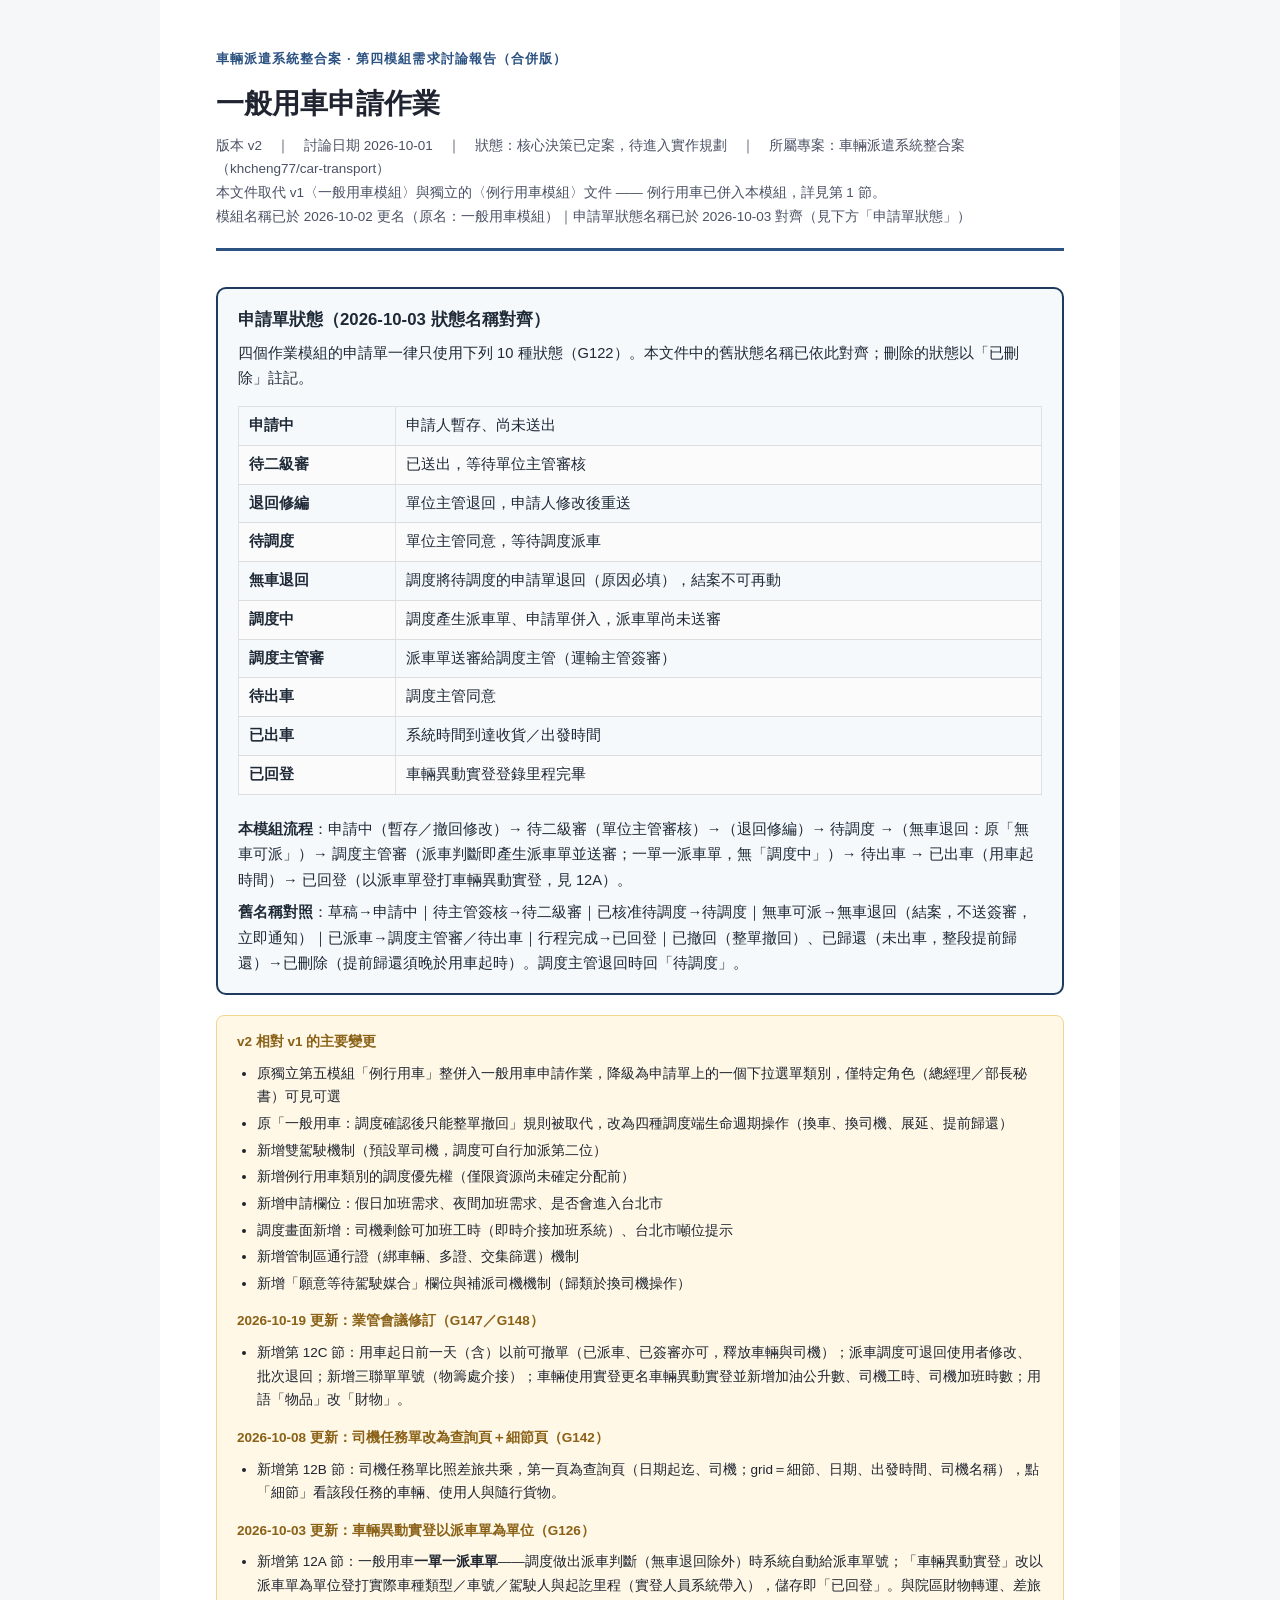
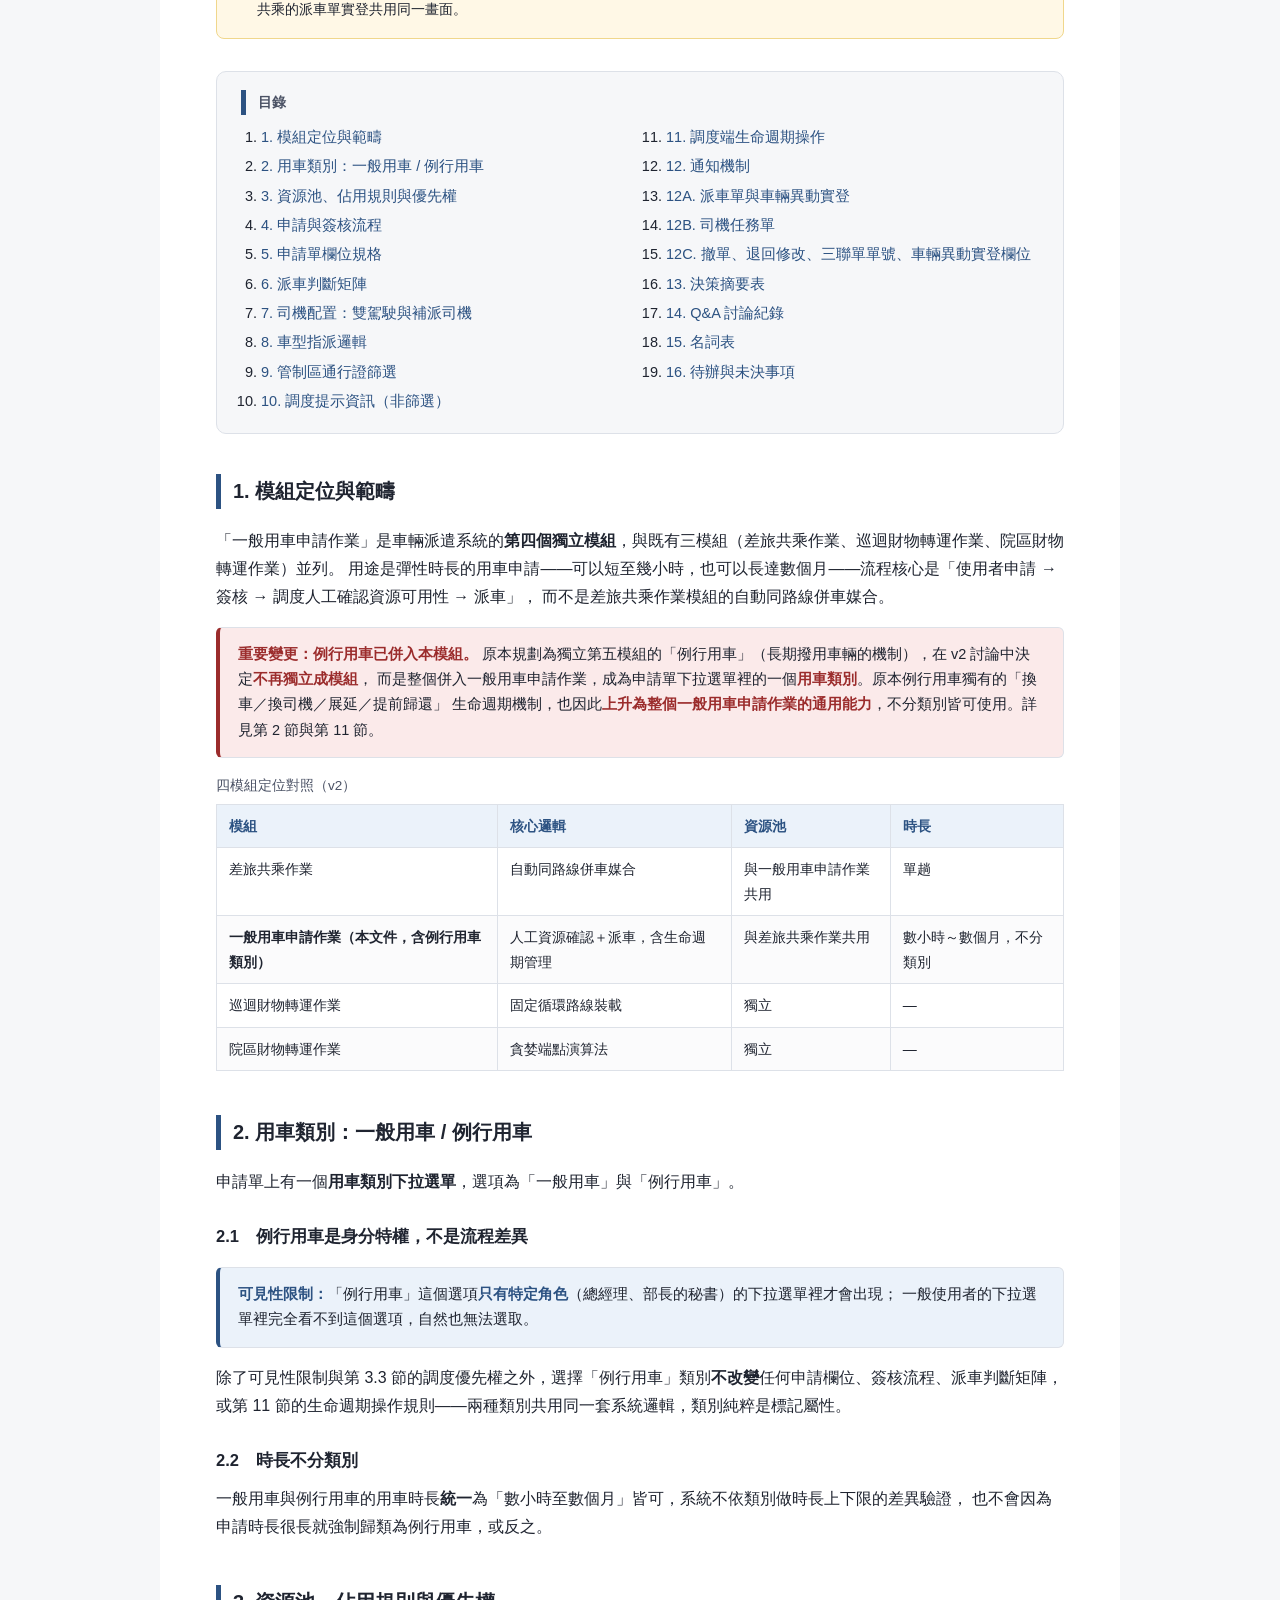
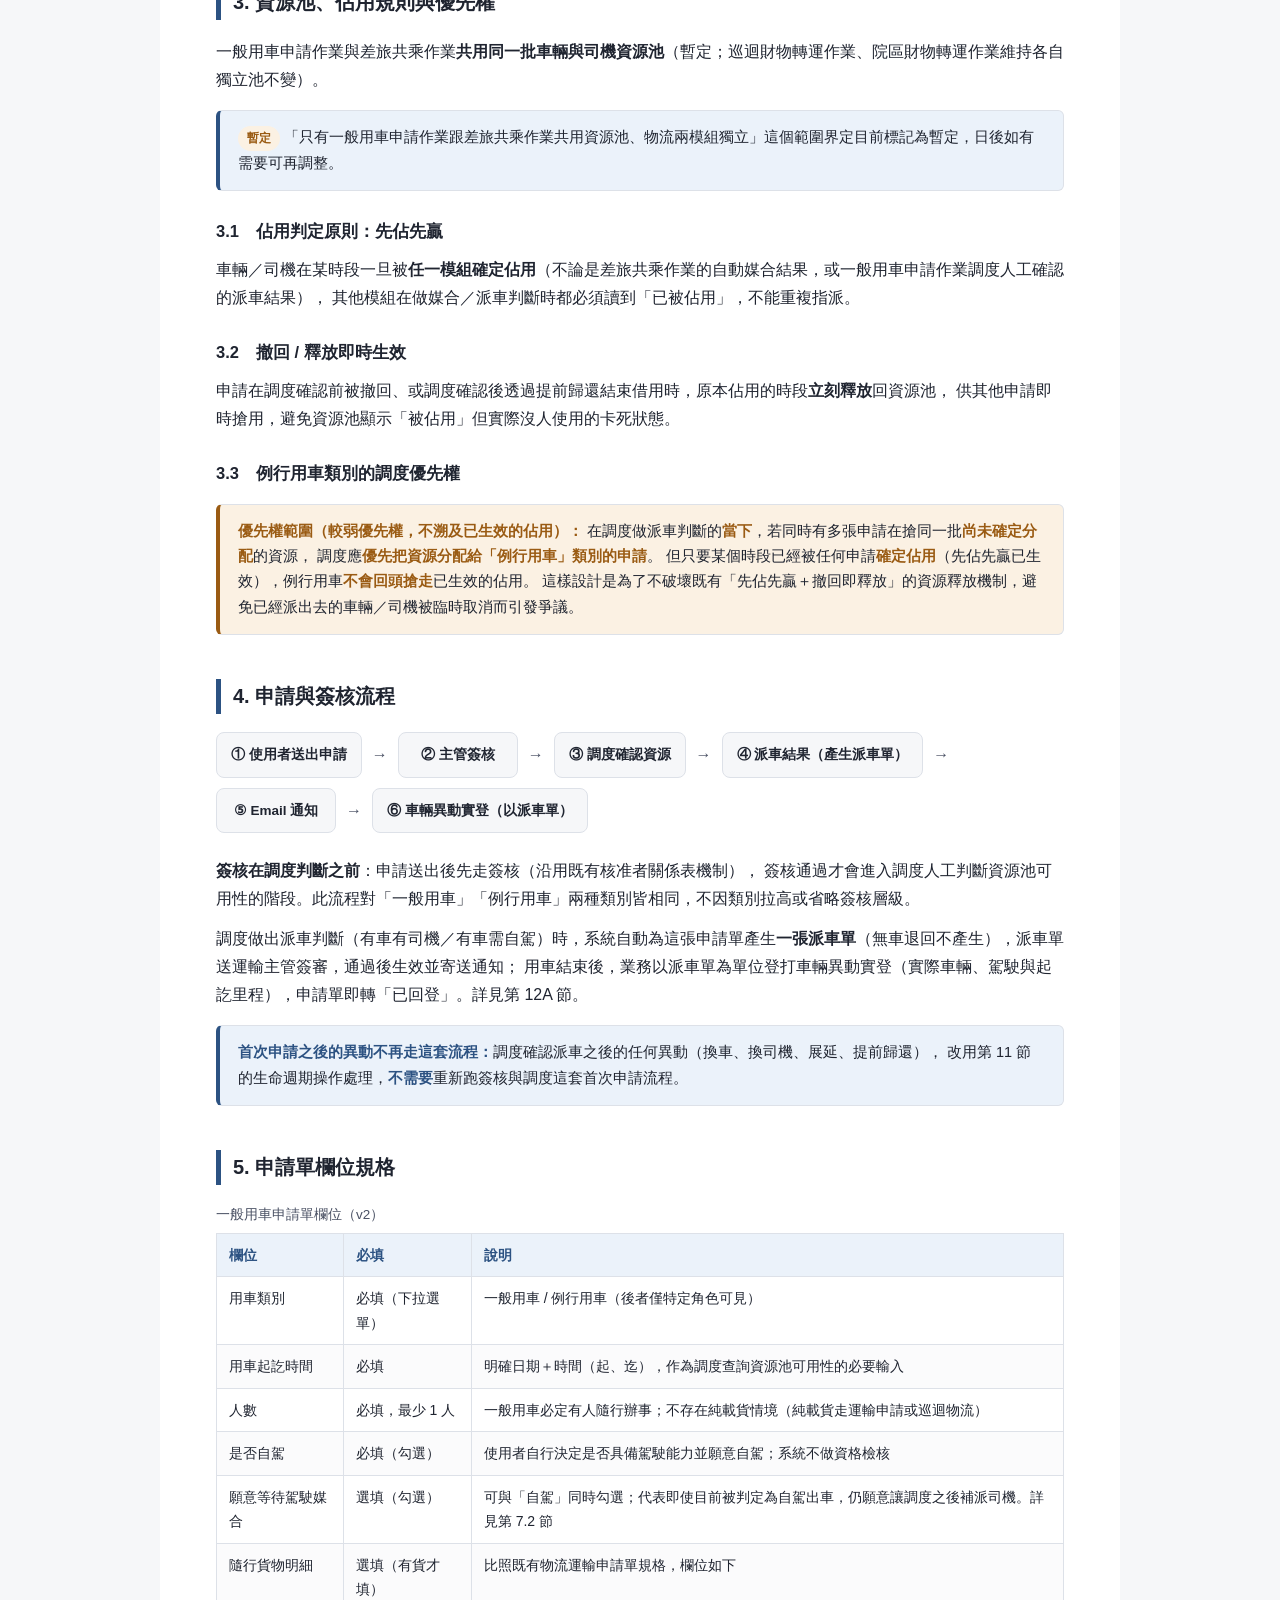
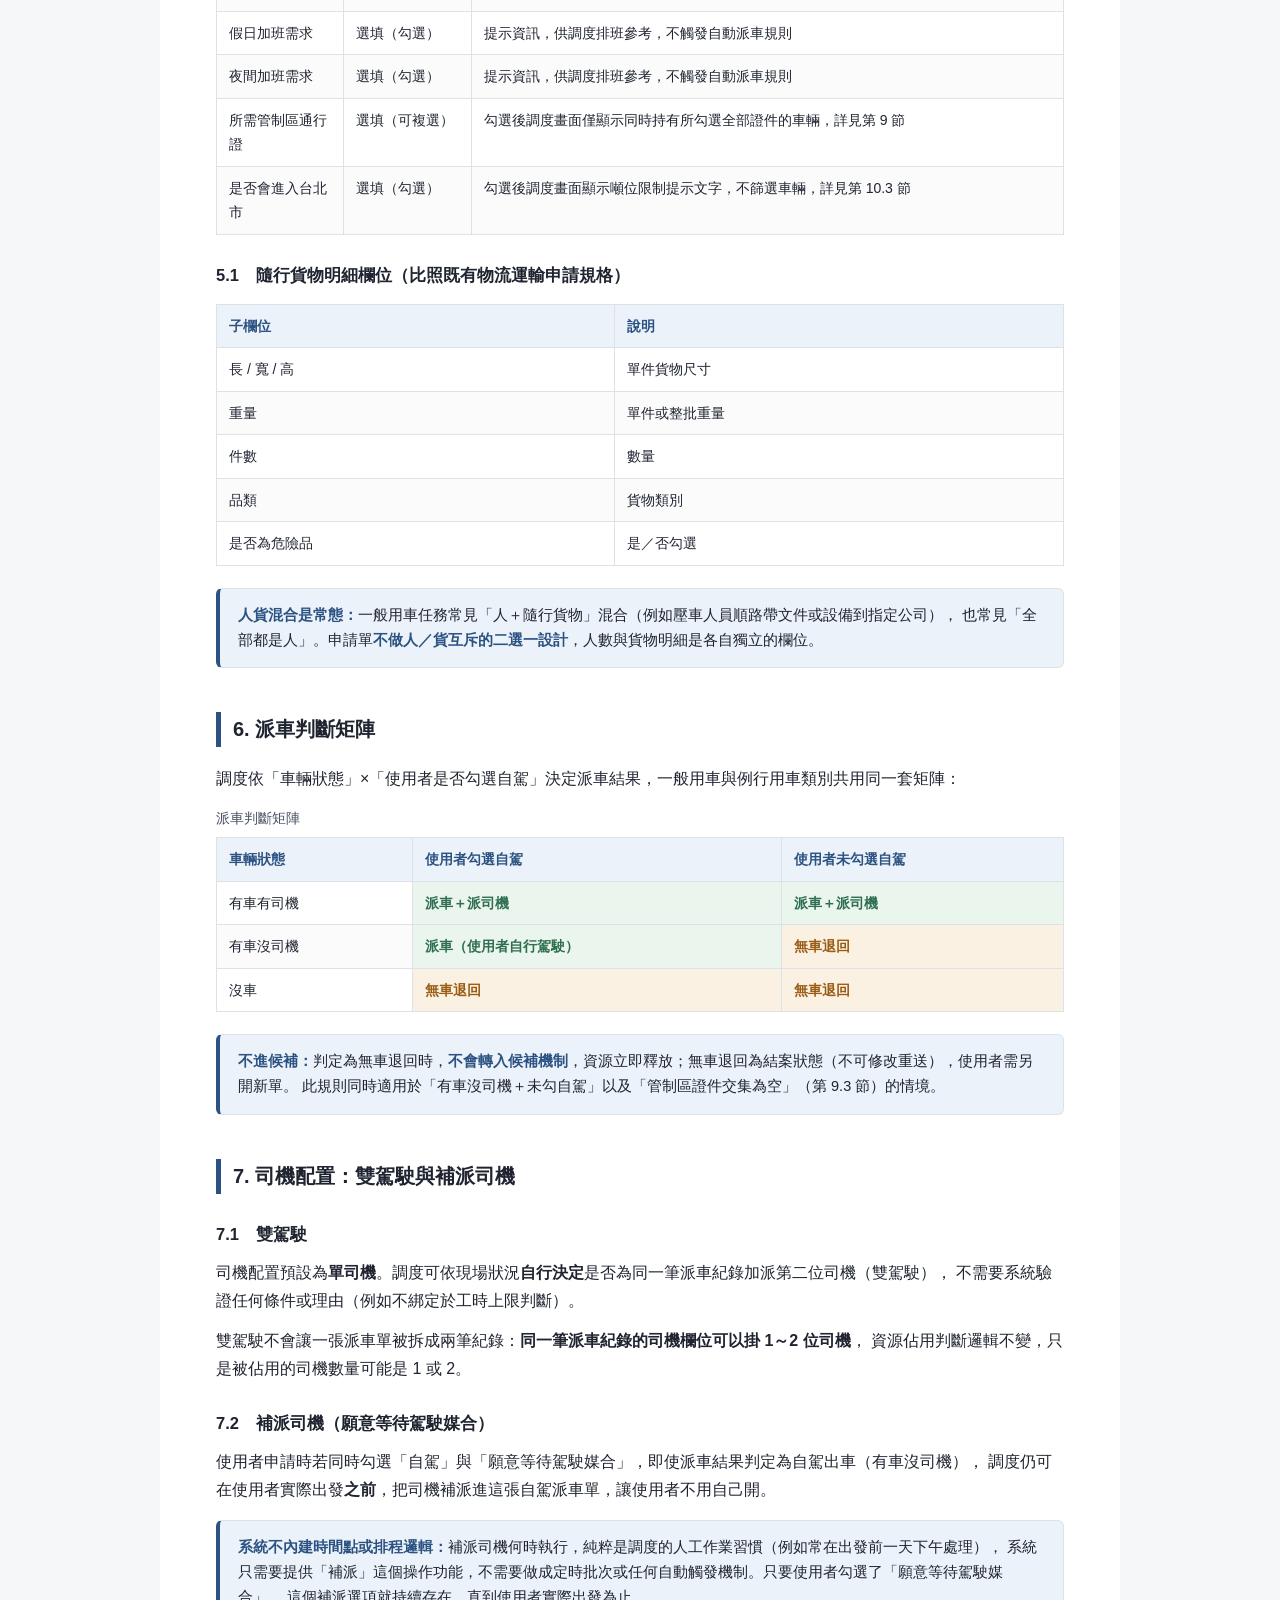
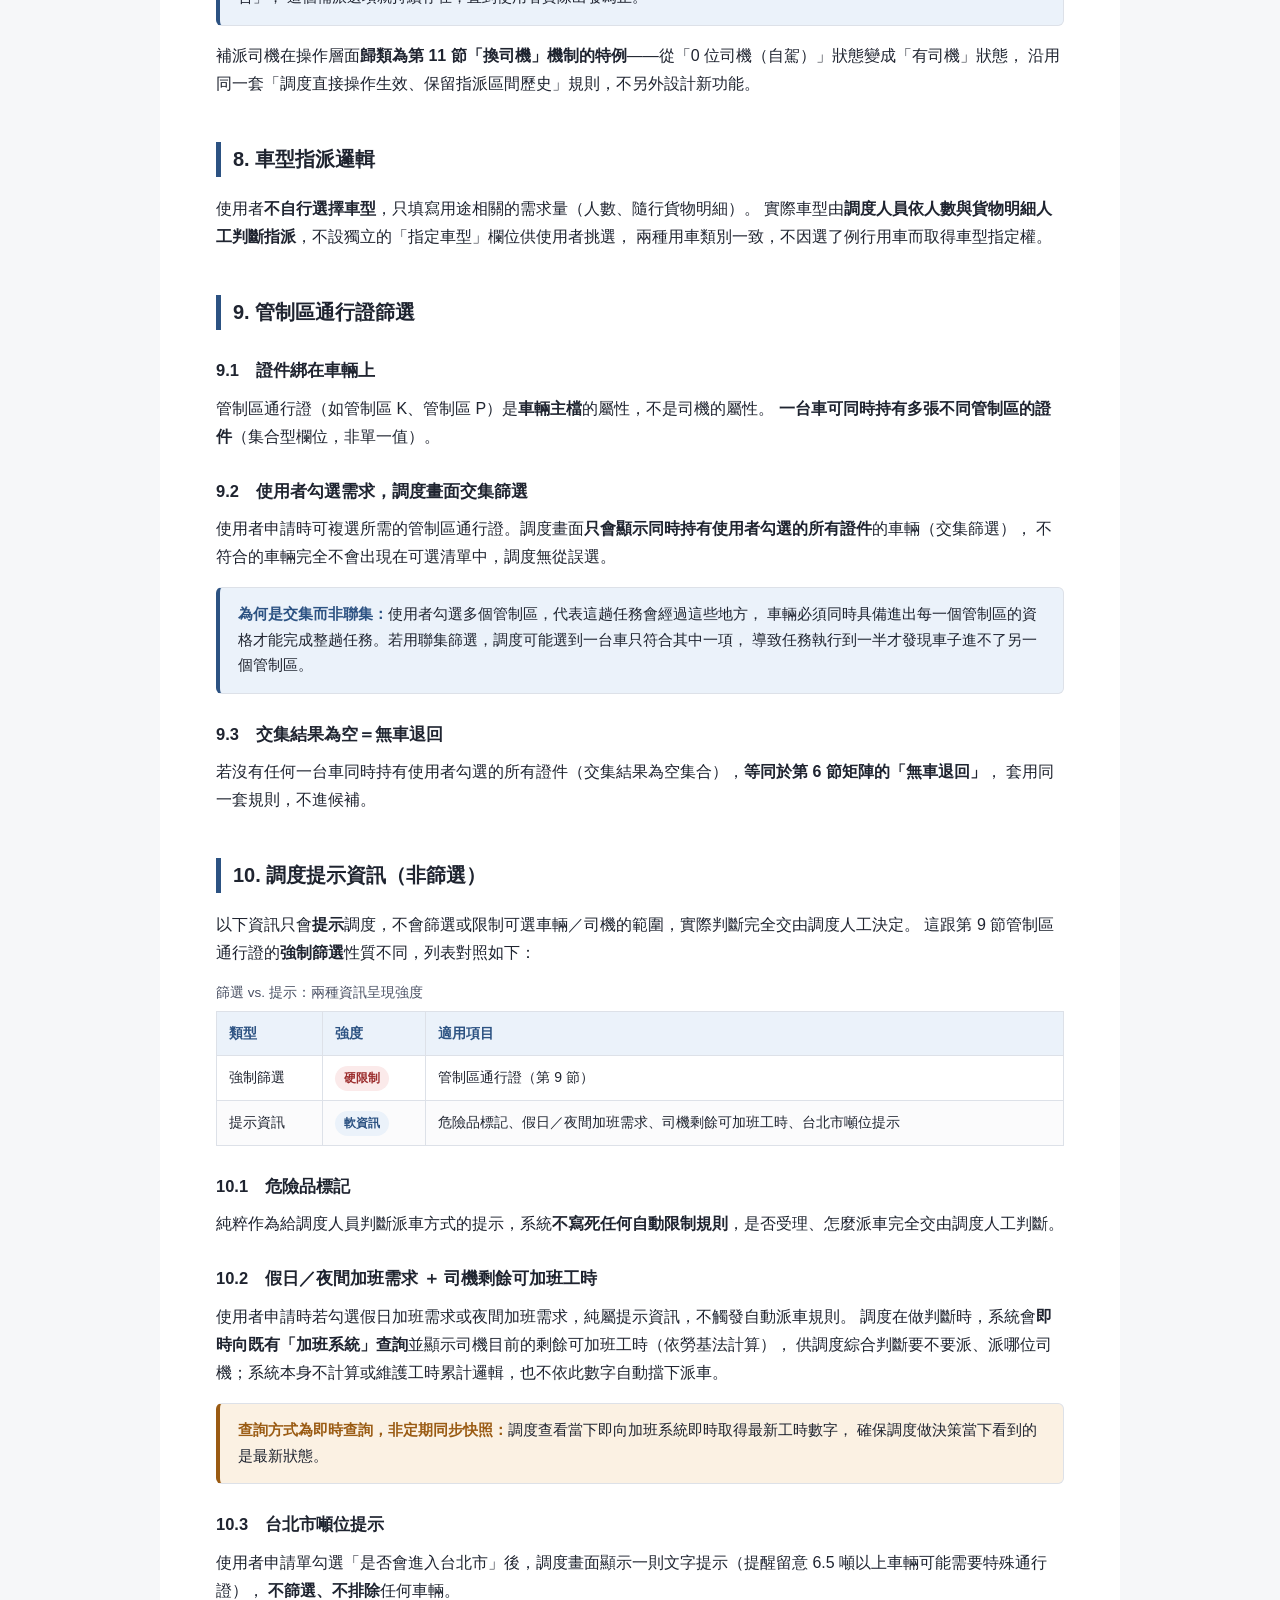
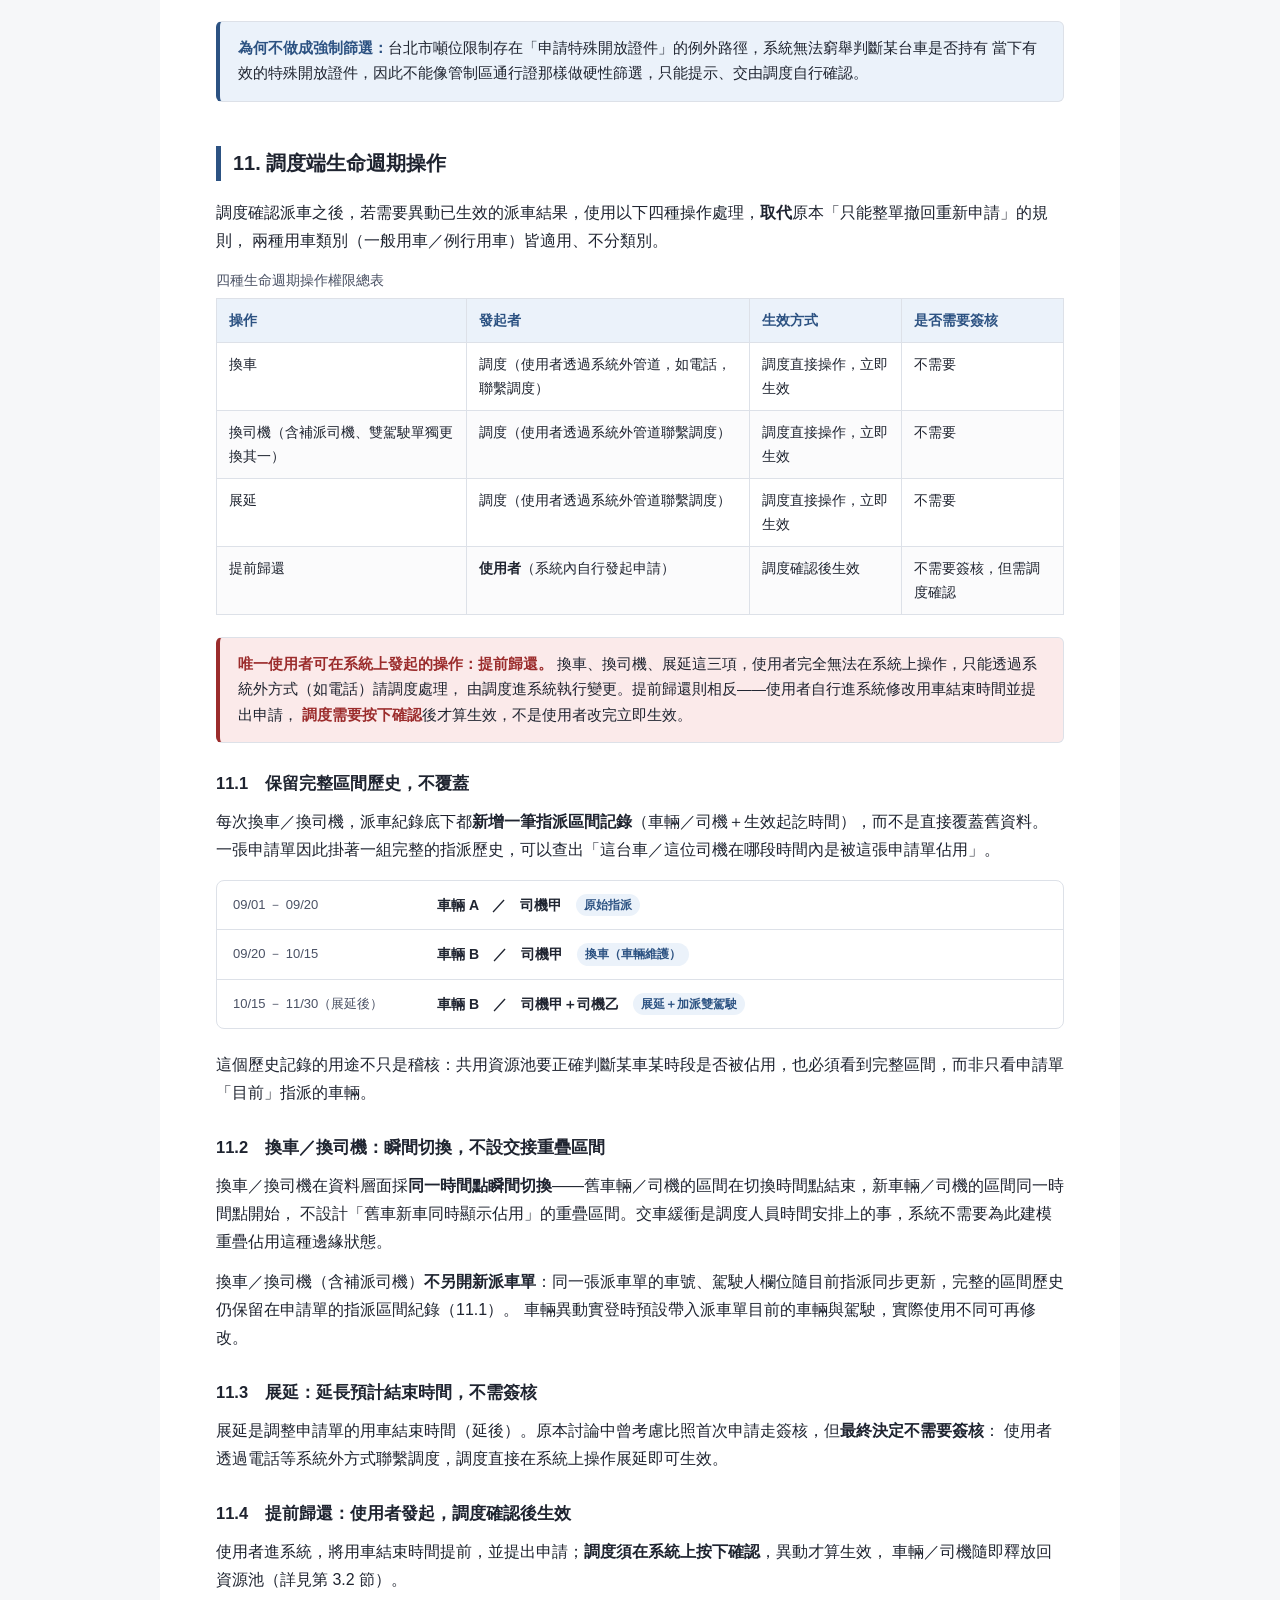
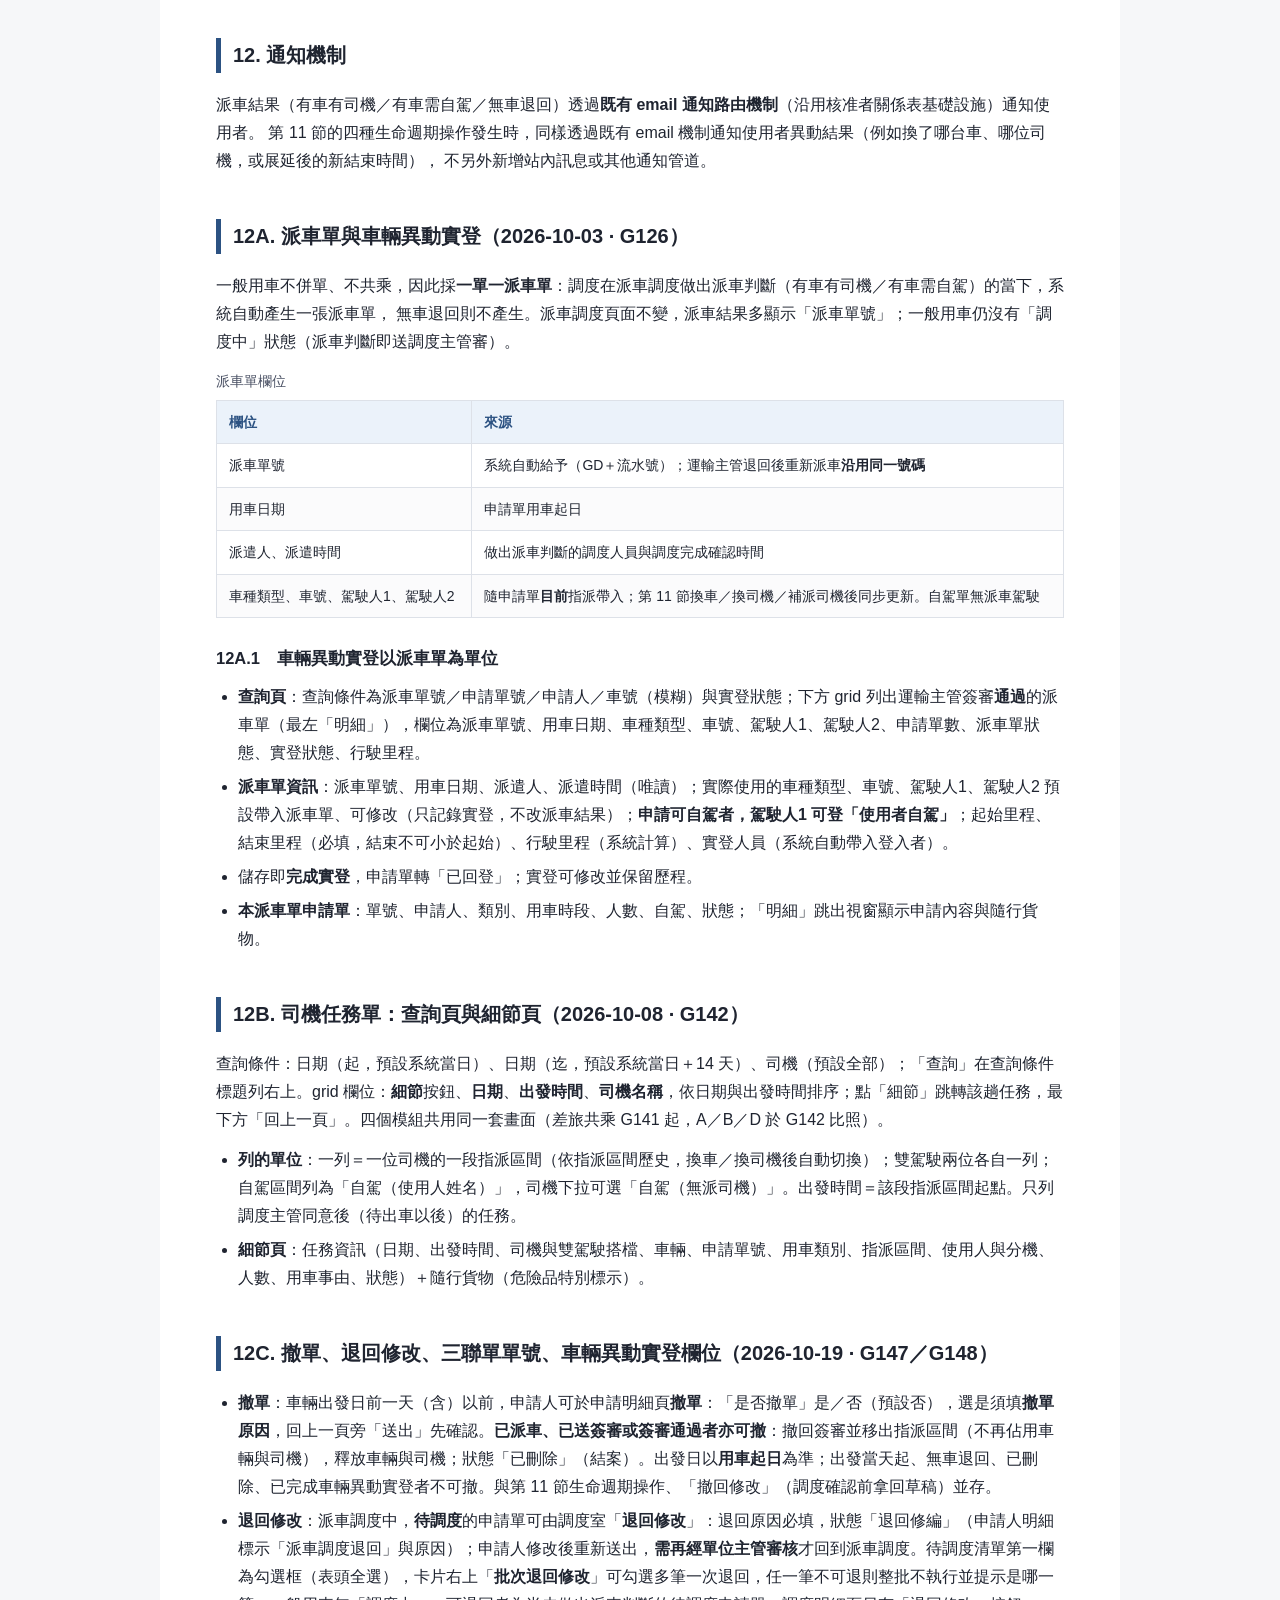
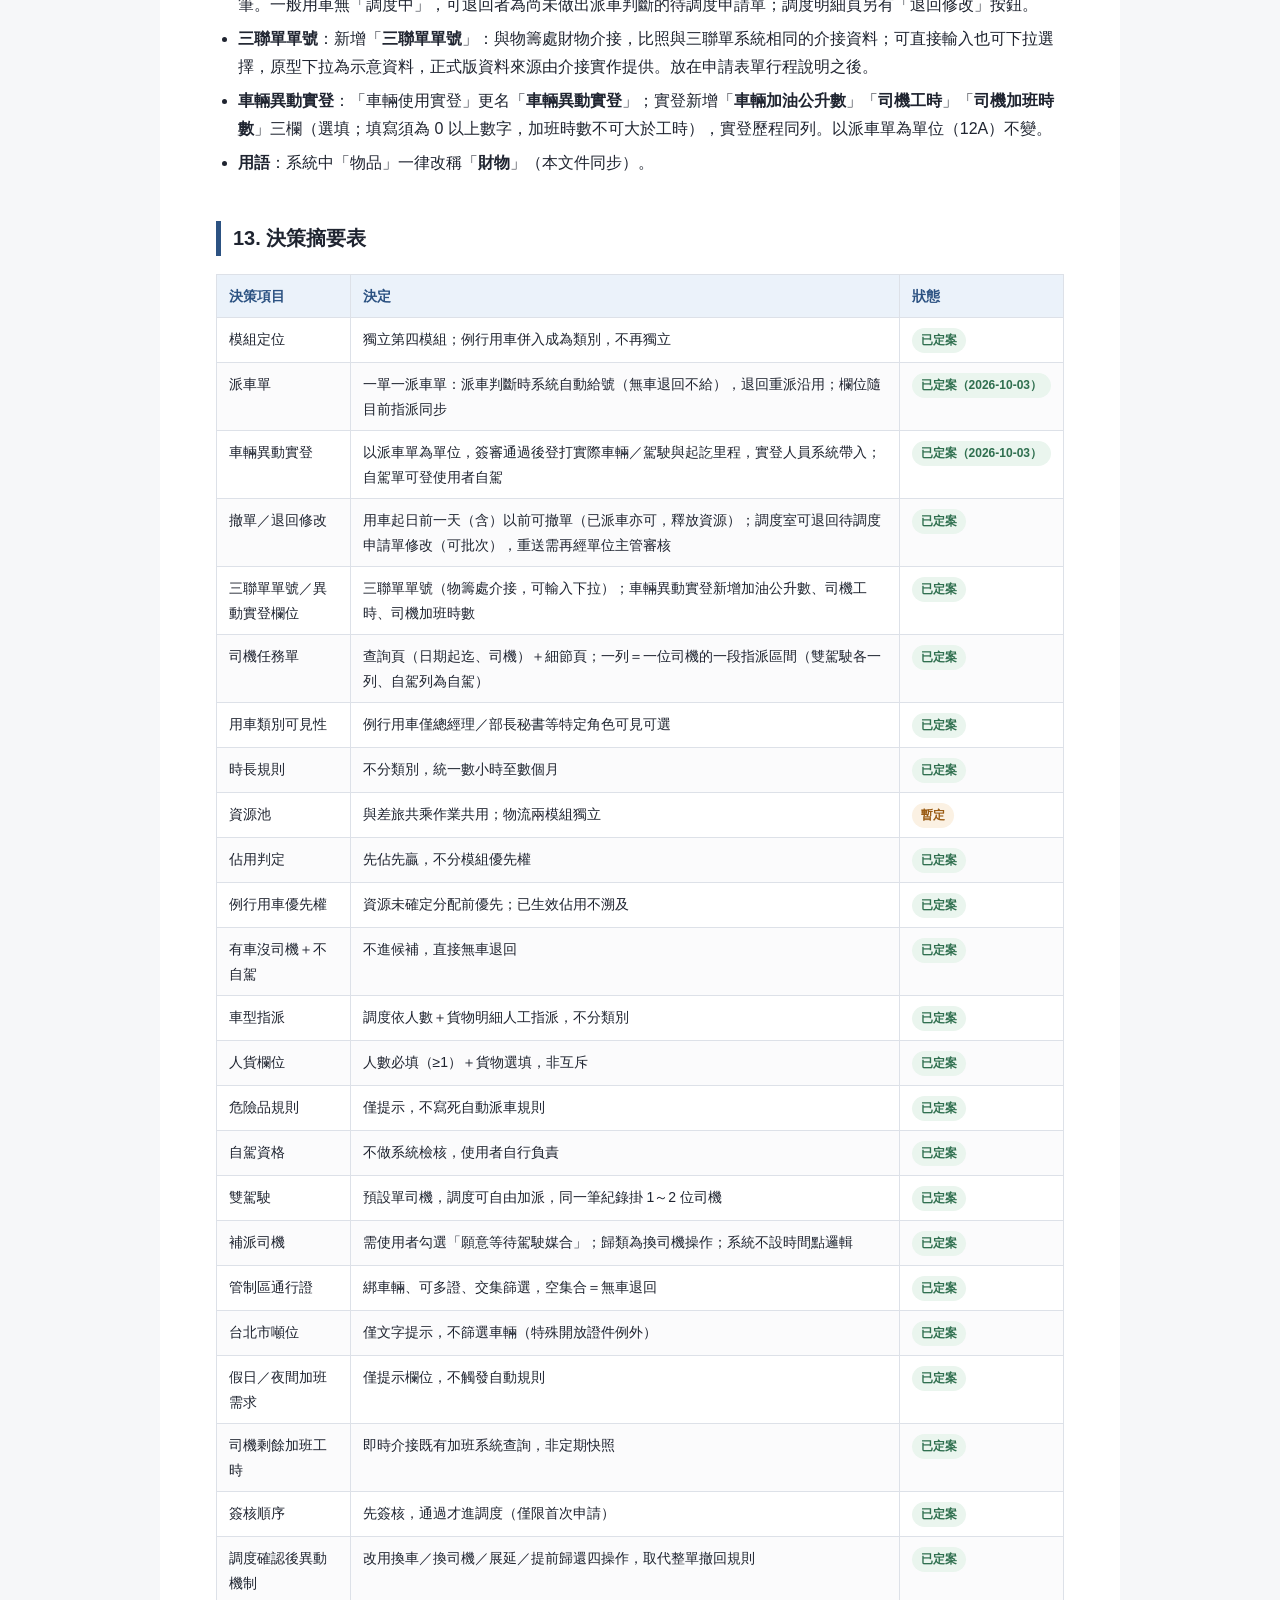
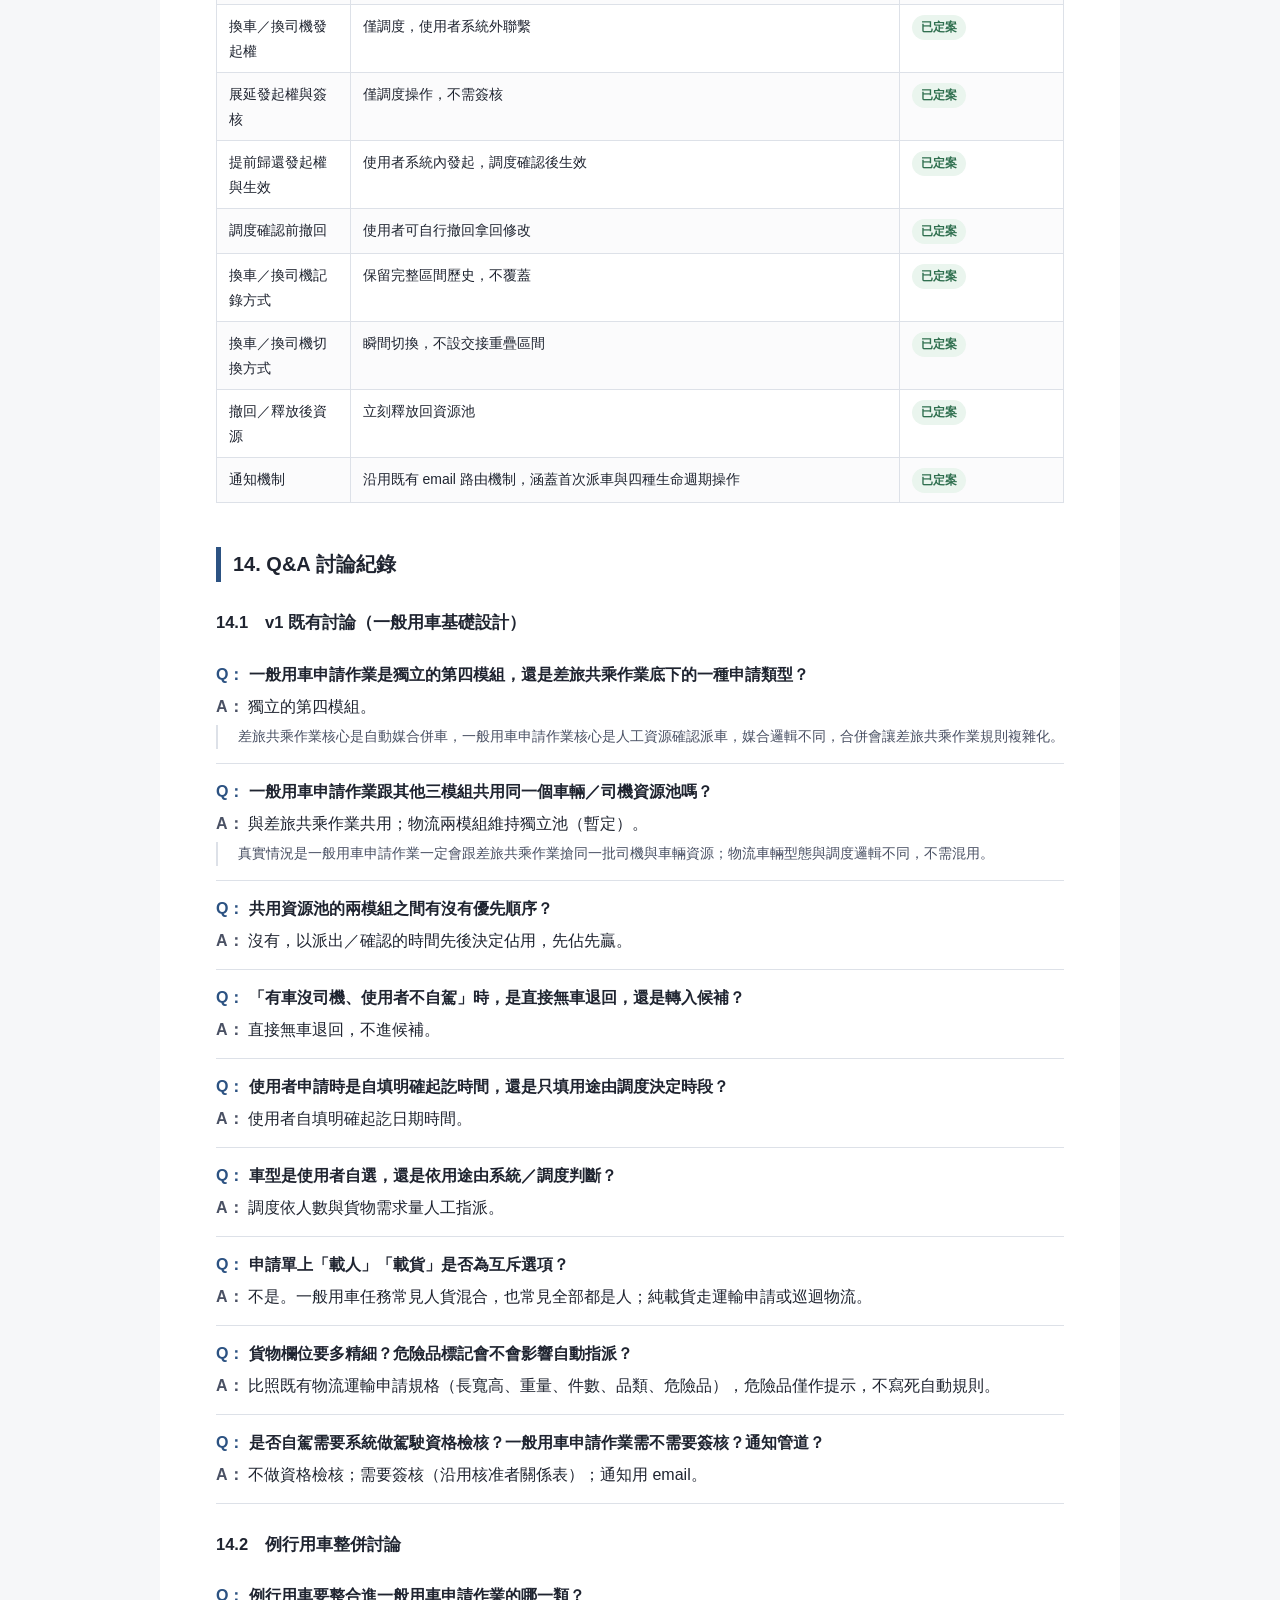
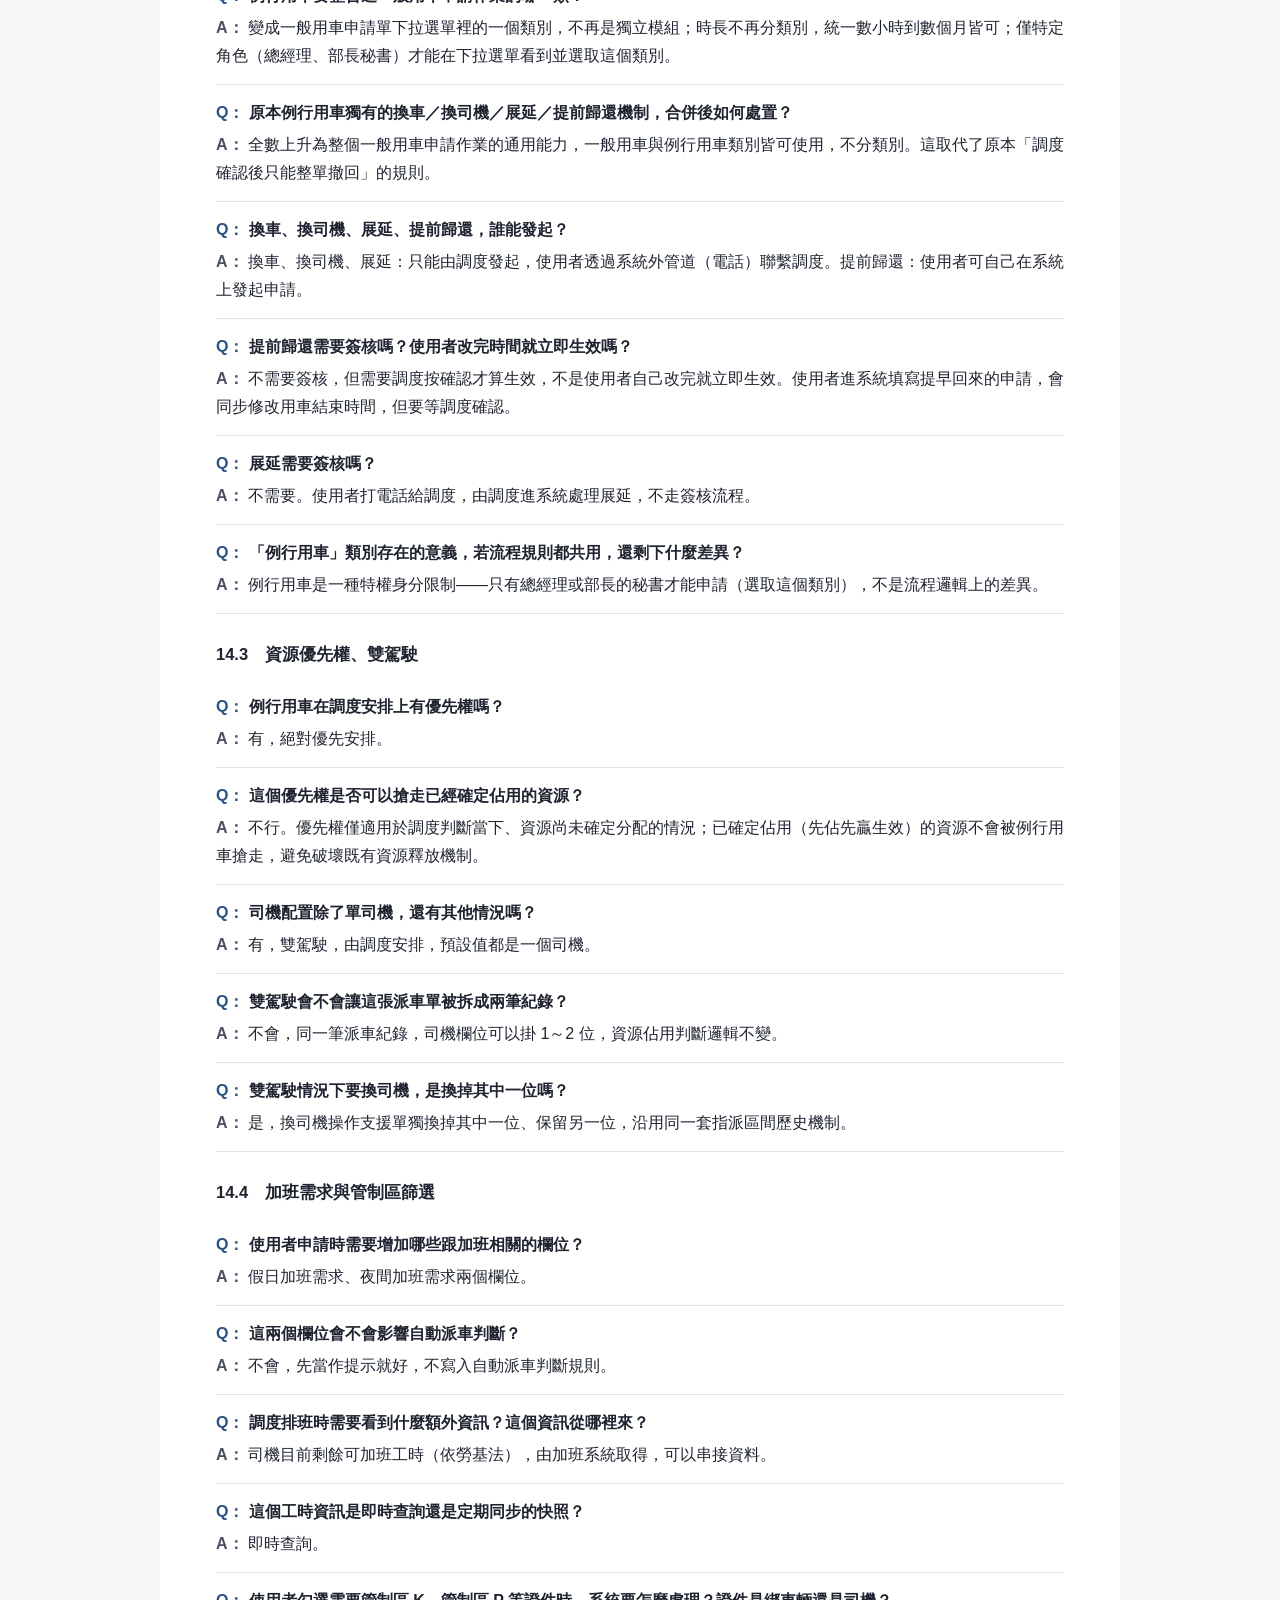
==== commit b2595d1f: "規格文件：業管會議修訂（G147／G148）同步四模組規格與用語 巡迴財物轉運 4.7、院區財物轉運 3.18、差旅共乘 s11c／s11f、一般用車 12C；財物用語、車輛異動實登、撤單、退回修改、" ====
--- a/docs/一般用車模組_v2.html
+++ b/docs/一般用車模組_v2.html
@@ -281,8 +281,8 @@
 <div style="border:2px solid #1f3a5f;border-radius:10px;padding:16px 20px;margin:20px 0;background:#f6f9fc;color:#1f2a37;">
   <div style="font-weight:700;font-size:1.05em;margin-bottom:6px;">申請單狀態（2026-10-03 狀態名稱對齊）</div>
   <div style="font-size:.92em;margin-bottom:10px;">四個作業模組的申請單一律只使用下列 10 種狀態（G122）。本文件中的舊狀態名稱已依此對齊；刪除的狀態以「已刪除」註記。</div>
-  <table style="border-collapse:collapse;width:100%;font-size:.92em;"><tr><td style="padding:6px 10px;border-bottom:1px solid #ddd;white-space:nowrap;"><b>申請中</b></td><td style="padding:6px 10px;border-bottom:1px solid #ddd;">申請人暫存、尚未送出</td></tr><tr><td style="padding:6px 10px;border-bottom:1px solid #ddd;white-space:nowrap;"><b>待二級審</b></td><td style="padding:6px 10px;border-bottom:1px solid #ddd;">已送出，等待單位主管審核</td></tr><tr><td style="padding:6px 10px;border-bottom:1px solid #ddd;white-space:nowrap;"><b>退回修編</b></td><td style="padding:6px 10px;border-bottom:1px solid #ddd;">單位主管退回，申請人修改後重送</td></tr><tr><td style="padding:6px 10px;border-bottom:1px solid #ddd;white-space:nowrap;"><b>待調度</b></td><td style="padding:6px 10px;border-bottom:1px solid #ddd;">單位主管同意，等待調度派車</td></tr><tr><td style="padding:6px 10px;border-bottom:1px solid #ddd;white-space:nowrap;"><b>無車退回</b></td><td style="padding:6px 10px;border-bottom:1px solid #ddd;">調度將待調度的申請單退回（原因必填），結案不可再動</td></tr><tr><td style="padding:6px 10px;border-bottom:1px solid #ddd;white-space:nowrap;"><b>調度中</b></td><td style="padding:6px 10px;border-bottom:1px solid #ddd;">調度產生派車單、申請單併入，派車單尚未送審</td></tr><tr><td style="padding:6px 10px;border-bottom:1px solid #ddd;white-space:nowrap;"><b>調度主管審</b></td><td style="padding:6px 10px;border-bottom:1px solid #ddd;">派車單送審給調度主管（運輸主管簽審）</td></tr><tr><td style="padding:6px 10px;border-bottom:1px solid #ddd;white-space:nowrap;"><b>待出車</b></td><td style="padding:6px 10px;border-bottom:1px solid #ddd;">調度主管同意</td></tr><tr><td style="padding:6px 10px;border-bottom:1px solid #ddd;white-space:nowrap;"><b>已出車</b></td><td style="padding:6px 10px;border-bottom:1px solid #ddd;">系統時間到達收貨／出發時間</td></tr><tr><td style="padding:6px 10px;border-bottom:1px solid #ddd;white-space:nowrap;"><b>已回登</b></td><td style="padding:6px 10px;border-bottom:1px solid #ddd;">車輛使用實登登錄里程完畢</td></tr></table>
-  <div style="font-size:.92em;margin-top:10px;"><b>本模組流程</b>：申請中（暫存／撤回修改）→ 待二級審（單位主管審核）→（退回修編）→ 待調度 →（無車退回：原「無車可派」）→ 調度主管審（派車判斷即產生派車單並送審；一單一派車單，無「調度中」）→ 待出車 → 已出車（用車起時間）→ 已回登（以派車單登打車輛使用實登，見 12A）。</div>
+  <table style="border-collapse:collapse;width:100%;font-size:.92em;"><tr><td style="padding:6px 10px;border-bottom:1px solid #ddd;white-space:nowrap;"><b>申請中</b></td><td style="padding:6px 10px;border-bottom:1px solid #ddd;">申請人暫存、尚未送出</td></tr><tr><td style="padding:6px 10px;border-bottom:1px solid #ddd;white-space:nowrap;"><b>待二級審</b></td><td style="padding:6px 10px;border-bottom:1px solid #ddd;">已送出，等待單位主管審核</td></tr><tr><td style="padding:6px 10px;border-bottom:1px solid #ddd;white-space:nowrap;"><b>退回修編</b></td><td style="padding:6px 10px;border-bottom:1px solid #ddd;">單位主管退回，申請人修改後重送</td></tr><tr><td style="padding:6px 10px;border-bottom:1px solid #ddd;white-space:nowrap;"><b>待調度</b></td><td style="padding:6px 10px;border-bottom:1px solid #ddd;">單位主管同意，等待調度派車</td></tr><tr><td style="padding:6px 10px;border-bottom:1px solid #ddd;white-space:nowrap;"><b>無車退回</b></td><td style="padding:6px 10px;border-bottom:1px solid #ddd;">調度將待調度的申請單退回（原因必填），結案不可再動</td></tr><tr><td style="padding:6px 10px;border-bottom:1px solid #ddd;white-space:nowrap;"><b>調度中</b></td><td style="padding:6px 10px;border-bottom:1px solid #ddd;">調度產生派車單、申請單併入，派車單尚未送審</td></tr><tr><td style="padding:6px 10px;border-bottom:1px solid #ddd;white-space:nowrap;"><b>調度主管審</b></td><td style="padding:6px 10px;border-bottom:1px solid #ddd;">派車單送審給調度主管（運輸主管簽審）</td></tr><tr><td style="padding:6px 10px;border-bottom:1px solid #ddd;white-space:nowrap;"><b>待出車</b></td><td style="padding:6px 10px;border-bottom:1px solid #ddd;">調度主管同意</td></tr><tr><td style="padding:6px 10px;border-bottom:1px solid #ddd;white-space:nowrap;"><b>已出車</b></td><td style="padding:6px 10px;border-bottom:1px solid #ddd;">系統時間到達收貨／出發時間</td></tr><tr><td style="padding:6px 10px;border-bottom:1px solid #ddd;white-space:nowrap;"><b>已回登</b></td><td style="padding:6px 10px;border-bottom:1px solid #ddd;">車輛異動實登登錄里程完畢</td></tr></table>
+  <div style="font-size:.92em;margin-top:10px;"><b>本模組流程</b>：申請中（暫存／撤回修改）→ 待二級審（單位主管審核）→（退回修編）→ 待調度 →（無車退回：原「無車可派」）→ 調度主管審（派車判斷即產生派車單並送審；一單一派車單，無「調度中」）→ 待出車 → 已出車（用車起時間）→ 已回登（以派車單登打車輛異動實登，見 12A）。</div>
   <div style="font-size:.92em;margin-top:6px;"><b>舊名稱對照</b>：草稿→申請中｜待主管簽核→待二級審｜已核准待調度→待調度｜無車可派→無車退回（結案，不送簽審，立即通知）｜已派車→調度主管審／待出車｜行程完成→已回登｜已撤回（整單撤回）、已歸還（未出車，整段提前歸還）→已刪除（提前歸還須晚於用車起時）。調度主管退回時回「待調度」。</div>
 </div>
 
@@ -299,13 +299,17 @@
       <li>新增管制區通行證（綁車輛、多證、交集篩選）機制</li>
       <li>新增「願意等待駕駛媒合」欄位與補派司機機制（歸類於換司機操作）</li>
     </ul>
+    <h3 style="margin-top:14px;">2026-10-19 更新：業管會議修訂（G147／G148）</h3>
+    <ul>
+      <li>新增第 12C 節：用車起日前一天（含）以前可撤單（已派車、已簽審亦可，釋放車輛與司機）；派車調度可退回使用者修改、批次退回；新增三聯單單號（物籌處介接）；車輛使用實登更名車輛異動實登並新增加油公升數、司機工時、司機加班時數；用語「物品」改「財物」。</li>
+    </ul>
     <h3 style="margin-top:14px;">2026-10-08 更新：司機任務單改為查詢頁＋細節頁（G142）</h3>
     <ul>
       <li>新增第 12B 節：司機任務單比照差旅共乘，第一頁為查詢頁（日期起迄、司機；grid＝細節、日期、出發時間、司機名稱），點「細節」看該段任務的車輛、使用人與隨行貨物。</li>
     </ul>
-    <h3 style="margin-top:14px;">2026-10-03 更新：車輛使用實登以派車單為單位（G126）</h3>
+    <h3 style="margin-top:14px;">2026-10-03 更新：車輛異動實登以派車單為單位（G126）</h3>
     <ul>
-      <li>新增第 12A 節：一般用車<b>一單一派車單</b>——調度做出派車判斷（無車退回除外）時系統自動給派車單號；「車輛使用實登」改以派車單為單位登打實際車種類型／車號／駕駛人與起訖里程（實登人員系統帶入），儲存即「已回登」。與院區物品轉運、差旅共乘的派車單實登共用同一畫面。</li>
+      <li>新增第 12A 節：一般用車<b>一單一派車單</b>——調度做出派車判斷（無車退回除外）時系統自動給派車單號；「車輛異動實登」改以派車單為單位登打實際車種類型／車號／駕駛人與起訖里程（實登人員系統帶入），儲存即「已回登」。與院區財物轉運、差旅共乘的派車單實登共用同一畫面。</li>
     </ul>
   </div>
 
@@ -324,8 +328,9 @@
       <li><a href="#hints">10. 調度提示資訊（非篩選）</a></li>
       <li><a href="#lifecycle">11. 調度端生命週期操作</a></li>
       <li><a href="#notify">12. 通知機制</a></li>
-      <li><a href="#usage">12A. 派車單與車輛使用實登</a></li>
+      <li><a href="#usage">12A. 派車單與車輛異動實登</a></li>
       <li><a href="#driversheet">12B. 司機任務單</a></li>
+      <li><a href="#g147">12C. 撤單、退回修改、三聯單單號、車輛異動實登欄位</a></li>
       <li><a href="#summary">13. 決策摘要表</a></li>
       <li><a href="#qa">14. Q&amp;A 討論紀錄</a></li>
       <li><a href="#glossary">15. 名詞表</a></li>
@@ -336,7 +341,7 @@
   <section id="scope">
     <h2>1. 模組定位與範疇</h2>
     <p>
-      「一般用車申請作業」是車輛派遣系統的<strong>第四個獨立模組</strong>，與既有三模組（差旅共乘作業、巡迴物品轉運作業、院區物品轉運作業）並列。
+      「一般用車申請作業」是車輛派遣系統的<strong>第四個獨立模組</strong>，與既有三模組（差旅共乘作業、巡迴財物轉運作業、院區財物轉運作業）並列。
       用途是彈性時長的用車申請——可以短至幾小時，也可以長達數個月——流程核心是「使用者申請 → 簽核 → 調度人工確認資源可用性 → 派車」，
       而不是差旅共乘作業模組的自動同路線併車媒合。
     </p>
@@ -354,8 +359,8 @@
       <tbody>
         <tr><td>差旅共乘作業</td><td>自動同路線併車媒合</td><td>與一般用車申請作業共用</td><td>單趟</td></tr>
         <tr><td><strong>一般用車申請作業（本文件，含例行用車類別）</strong></td><td>人工資源確認＋派車，含生命週期管理</td><td>與差旅共乘作業共用</td><td>數小時～數個月，不分類別</td></tr>
-        <tr><td>巡迴物品轉運作業</td><td>固定循環路線裝載</td><td>獨立</td><td>—</td></tr>
-        <tr><td>院區物品轉運作業</td><td>貪婪端點演算法</td><td>獨立</td><td>—</td></tr>
+        <tr><td>巡迴財物轉運作業</td><td>固定循環路線裝載</td><td>獨立</td><td>—</td></tr>
+        <tr><td>院區財物轉運作業</td><td>貪婪端點演算法</td><td>獨立</td><td>—</td></tr>
       </tbody>
     </table>
   </section>
@@ -384,7 +389,7 @@
   <section id="resource">
     <h2>3. 資源池、佔用規則與優先權</h2>
     <p>
-      一般用車申請作業與差旅共乘作業<strong>共用同一批車輛與司機資源池</strong>（暫定；巡迴物品轉運作業、院區物品轉運作業維持各自獨立池不變）。
+      一般用車申請作業與差旅共乘作業<strong>共用同一批車輛與司機資源池</strong>（暫定；巡迴財物轉運作業、院區財物轉運作業維持各自獨立池不變）。
     </p>
     <div class="callout">
       <span class="badge provisional">暫定</span>
@@ -423,7 +428,7 @@
       <span class="arrow">→</span>
       <div class="step">⑤ Email 通知</div>
       <span class="arrow">→</span>
-      <div class="step">⑥ 車輛使用實登（以派車單）</div>
+      <div class="step">⑥ 車輛異動實登（以派車單）</div>
     </div>
     <p>
       <strong>簽核在調度判斷之前</strong>：申請送出後先走簽核（沿用既有核准者關係表機制），
@@ -431,7 +436,7 @@
     </p>
     <p>
       調度做出派車判斷（有車有司機／有車需自駕）時，系統自動為這張申請單產生<strong>一張派車單</strong>（無車退回不產生），派車單送運輸主管簽審，通過後生效並寄送通知；
-      用車結束後，業務以派車單為單位登打車輛使用實登（實際車輛、駕駛與起訖里程），申請單即轉「已回登」。詳見第 12A 節。
+      用車結束後，業務以派車單為單位登打車輛異動實登（實際車輛、駕駛與起訖里程），申請單即轉「已回登」。詳見第 12A 節。
     </p>
     <div class="callout">
       <strong>首次申請之後的異動不再走這套流程：</strong>調度確認派車之後的任何異動（換車、換司機、展延、提前歸還），
@@ -687,7 +692,7 @@
     </p>
     <p>
       換車／換司機（含補派司機）<strong>不另開新派車單</strong>：同一張派車單的車號、駕駛人欄位隨目前指派同步更新，完整的區間歷史仍保留在申請單的指派區間紀錄（11.1）。
-      車輛使用實登時預設帶入派車單目前的車輛與駕駛，實際使用不同可再修改。
+      車輛異動實登時預設帶入派車單目前的車輛與駕駛，實際使用不同可再修改。
     </p>
     <h3>11.3　展延：延長預計結束時間，不需簽核</h3>
     <p>
@@ -711,7 +716,7 @@
   </section>
 
   <section id="usage">
-    <h2>12A. 派車單與車輛使用實登（2026-10-03 · G126）</h2>
+    <h2>12A. 派車單與車輛異動實登（2026-10-03 · G126）</h2>
     <p>
       一般用車不併單、不共乘，因此採<strong>一單一派車單</strong>：調度在派車調度做出派車判斷（有車有司機／有車需自駕）的當下，系統自動產生一張派車單，
       無車退回則不產生。派車調度頁面不變，派車結果多顯示「派車單號」；一般用車仍沒有「調度中」狀態（派車判斷即送調度主管審）。
@@ -726,7 +731,7 @@
         <tr><td>車種類型、車號、駕駛人1、駕駛人2</td><td>隨申請單<strong>目前</strong>指派帶入；第 11 節換車／換司機／補派司機後同步更新。自駕單無派車駕駛</td></tr>
       </tbody>
     </table>
-    <h3>12A.1　車輛使用實登以派車單為單位</h3>
+    <h3>12A.1　車輛異動實登以派車單為單位</h3>
     <ul>
       <li><strong>查詢頁</strong>：查詢條件為派車單號／申請單號／申請人／車號（模糊）與實登狀態；下方 grid 列出運輸主管簽審<strong>通過</strong>的派車單（最左「明細」），欄位為派車單號、用車日期、車種類型、車號、駕駛人1、駕駛人2、申請單數、派車單狀態、實登狀態、行駛里程。</li>
       <li><strong>派車單資訊</strong>：派車單號、用車日期、派遣人、派遣時間（唯讀）；實際使用的車種類型、車號、駕駛人1、駕駛人2 預設帶入派車單、可修改（只記錄實登，不改派車結果）；<strong>申請可自駕者，駕駛人1 可登「使用者自駕」</strong>；起始里程、結束里程（必填，結束不可小於起始）、行駛里程（系統計算）、實登人員（系統自動帶入登入者）。</li>
@@ -741,6 +746,17 @@
     <ul>
       <li><strong>列的單位</strong>：一列＝一位司機的一段指派區間（依指派區間歷史，換車／換司機後自動切換）；雙駕駛兩位各自一列；自駕區間列為「自駕（使用人姓名）」，司機下拉可選「自駕（無派司機）」。出發時間＝該段指派區間起點。只列調度主管同意後（待出車以後）的任務。</li>
       <li><strong>細節頁</strong>：任務資訊（日期、出發時間、司機與雙駕駛搭檔、車輛、申請單號、用車類別、指派區間、使用人與分機、人數、用車事由、狀態）＋隨行貨物（危險品特別標示）。</li>
+    </ul>
+  </section>
+
+  <section id="g147">
+    <h2>12C. 撤單、退回修改、三聯單單號、車輛異動實登欄位（2026-10-19 · G147／G148）</h2>
+    <ul>
+      <li><strong>撤單</strong>：車輛出發日前一天（含）以前，申請人可於申請明細頁<b>撤單</b>：「是否撤單」是／否（預設否），選是須填<b>撤單原因</b>，回上一頁旁「送出」先確認。<b>已派車、已送簽審或簽審通過者亦可撤</b>：撤回簽審並移出指派區間（不再佔用車輛與司機），釋放車輛與司機；狀態「已刪除」（結案）。出發日以<b>用車起日</b>為準；出發當天起、無車退回、已刪除、已完成車輛異動實登者不可撤。與第 11 節生命週期操作、「撤回修改」（調度確認前拿回草稿）並存。</li>
+      <li><strong>退回修改</strong>：派車調度中，<b>待調度</b>的申請單可由調度室「<b>退回修改</b>」：退回原因必填，狀態「退回修編」（申請人明細標示「派車調度退回」與原因）；申請人修改後重新送出，<b>需再經單位主管審核</b>才回到派車調度。待調度清單第一欄為勾選框（表頭全選），卡片右上「<b>批次退回修改</b>」可勾選多筆一次退回，任一筆不可退則整批不執行並提示是哪一筆。一般用車無「調度中」，可退回者為尚未做出派車判斷的待調度申請單；調度明細頁另有「退回修改」按鈕。</li>
+      <li><strong>三聯單單號</strong>：新增「<b>三聯單單號</b>」：與物籌處財物介接，比照與三聯單系統相同的介接資料；可直接輸入也可下拉選擇，原型下拉為示意資料，正式版資料來源由介接實作提供。放在申請表單行程說明之後。</li>
+      <li><strong>車輛異動實登</strong>：「車輛使用實登」更名「<b>車輛異動實登</b>」；實登新增「<b>車輛加油公升數</b>」「<b>司機工時</b>」「<b>司機加班時數</b>」三欄（選填；填寫須為 0 以上數字，加班時數不可大於工時），實登歷程同列。以派車單為單位（12A）不變。</li>
+      <li><strong>用語</strong>：系統中「物品」一律改稱「<b>財物</b>」（本文件同步）。</li>
     </ul>
   </section>
 
@@ -753,7 +769,9 @@
       <tbody>
         <tr><td>模組定位</td><td>獨立第四模組；例行用車併入成為類別，不再獨立</td><td><span class="badge decided">已定案</span></td></tr>
         <tr><td>派車單</td><td>一單一派車單：派車判斷時系統自動給號（無車退回不給），退回重派沿用；欄位隨目前指派同步</td><td><span class="badge decided">已定案（2026-10-03）</span></td></tr>
-        <tr><td>車輛使用實登</td><td>以派車單為單位，簽審通過後登打實際車輛／駕駛與起訖里程，實登人員系統帶入；自駕單可登使用者自駕</td><td><span class="badge decided">已定案（2026-10-03）</span></td></tr>
+        <tr><td>車輛異動實登</td><td>以派車單為單位，簽審通過後登打實際車輛／駕駛與起訖里程，實登人員系統帶入；自駕單可登使用者自駕</td><td><span class="badge decided">已定案（2026-10-03）</span></td></tr>
+        <tr><td>撤單／退回修改</td><td>用車起日前一天（含）以前可撤單（已派車亦可，釋放資源）；調度室可退回待調度申請單修改（可批次），重送需再經單位主管審核</td><td><span class="badge decided">已定案</span></td></tr>
+        <tr><td>三聯單單號／異動實登欄位</td><td>三聯單單號（物籌處介接，可輸入下拉）；車輛異動實登新增加油公升數、司機工時、司機加班時數</td><td><span class="badge decided">已定案</span></td></tr>
         <tr><td>司機任務單</td><td>查詢頁（日期起迄、司機）＋細節頁；一列＝一位司機的一段指派區間（雙駕駛各一列、自駕列為自駕）</td><td><span class="badge decided">已定案</span></td></tr>
         <tr><td>用車類別可見性</td><td>例行用車僅總經理／部長秘書等特定角色可見可選</td><td><span class="badge decided">已定案</span></td></tr>
         <tr><td>時長規則</td><td>不分類別，統一數小時至數個月</td><td><span class="badge decided">已定案</span></td></tr>
@@ -1018,7 +1036,7 @@
         </tr>
         <tr>
           <td>派車單</td>
-          <td>調度做出派車判斷（無車退回除外）時系統自動產生，一張申請單對應一張；車輛使用實登以派車單為單位登打。</td>
+          <td>調度做出派車判斷（無車退回除外）時系統自動產生，一張申請單對應一張；車輛異動實登以派車單為單位登打。</td>
         </tr>
         <tr>
           <td>調度完成確認</td>
@@ -1045,7 +1063,7 @@
 
   <footer>
     本文件依「需求釐清模式」討論產出，記錄一般用車申請作業（含原例行用車模組整併後）的核心決策與討論脈絡。
-    與車輛派遣系統整合案其他模組文件（差旅共乘作業、巡迴物品轉運作業、院區物品轉運作業）交叉參照時，請以 Project Knowledge 中的既有名詞定義為準。
+    與車輛派遣系統整合案其他模組文件（差旅共乘作業、巡迴財物轉運作業、院區財物轉運作業）交叉參照時，請以 Project Knowledge 中的既有名詞定義為準。
     本文件（v2）取代先前獨立產出的〈一般用車模組 v1〉與〈例行用車模組 v1〉兩份文件。
   </footer>
 
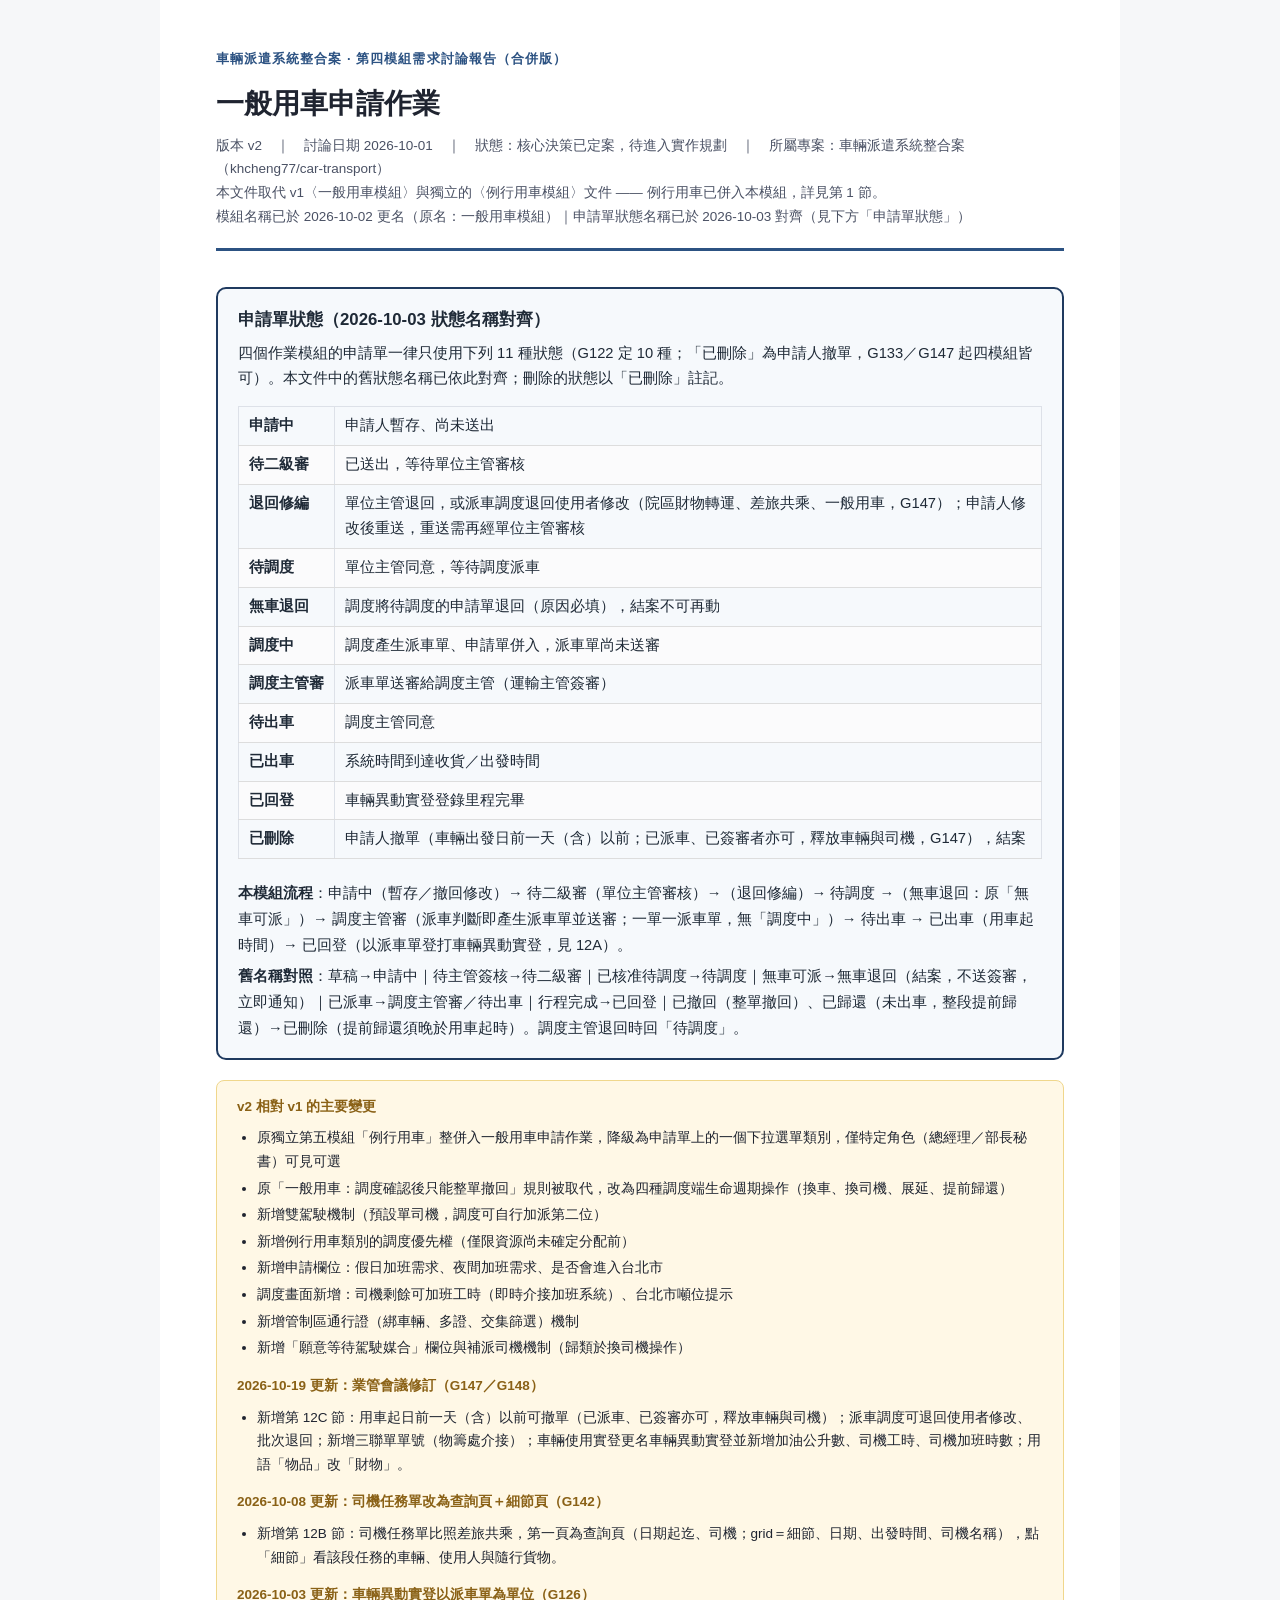
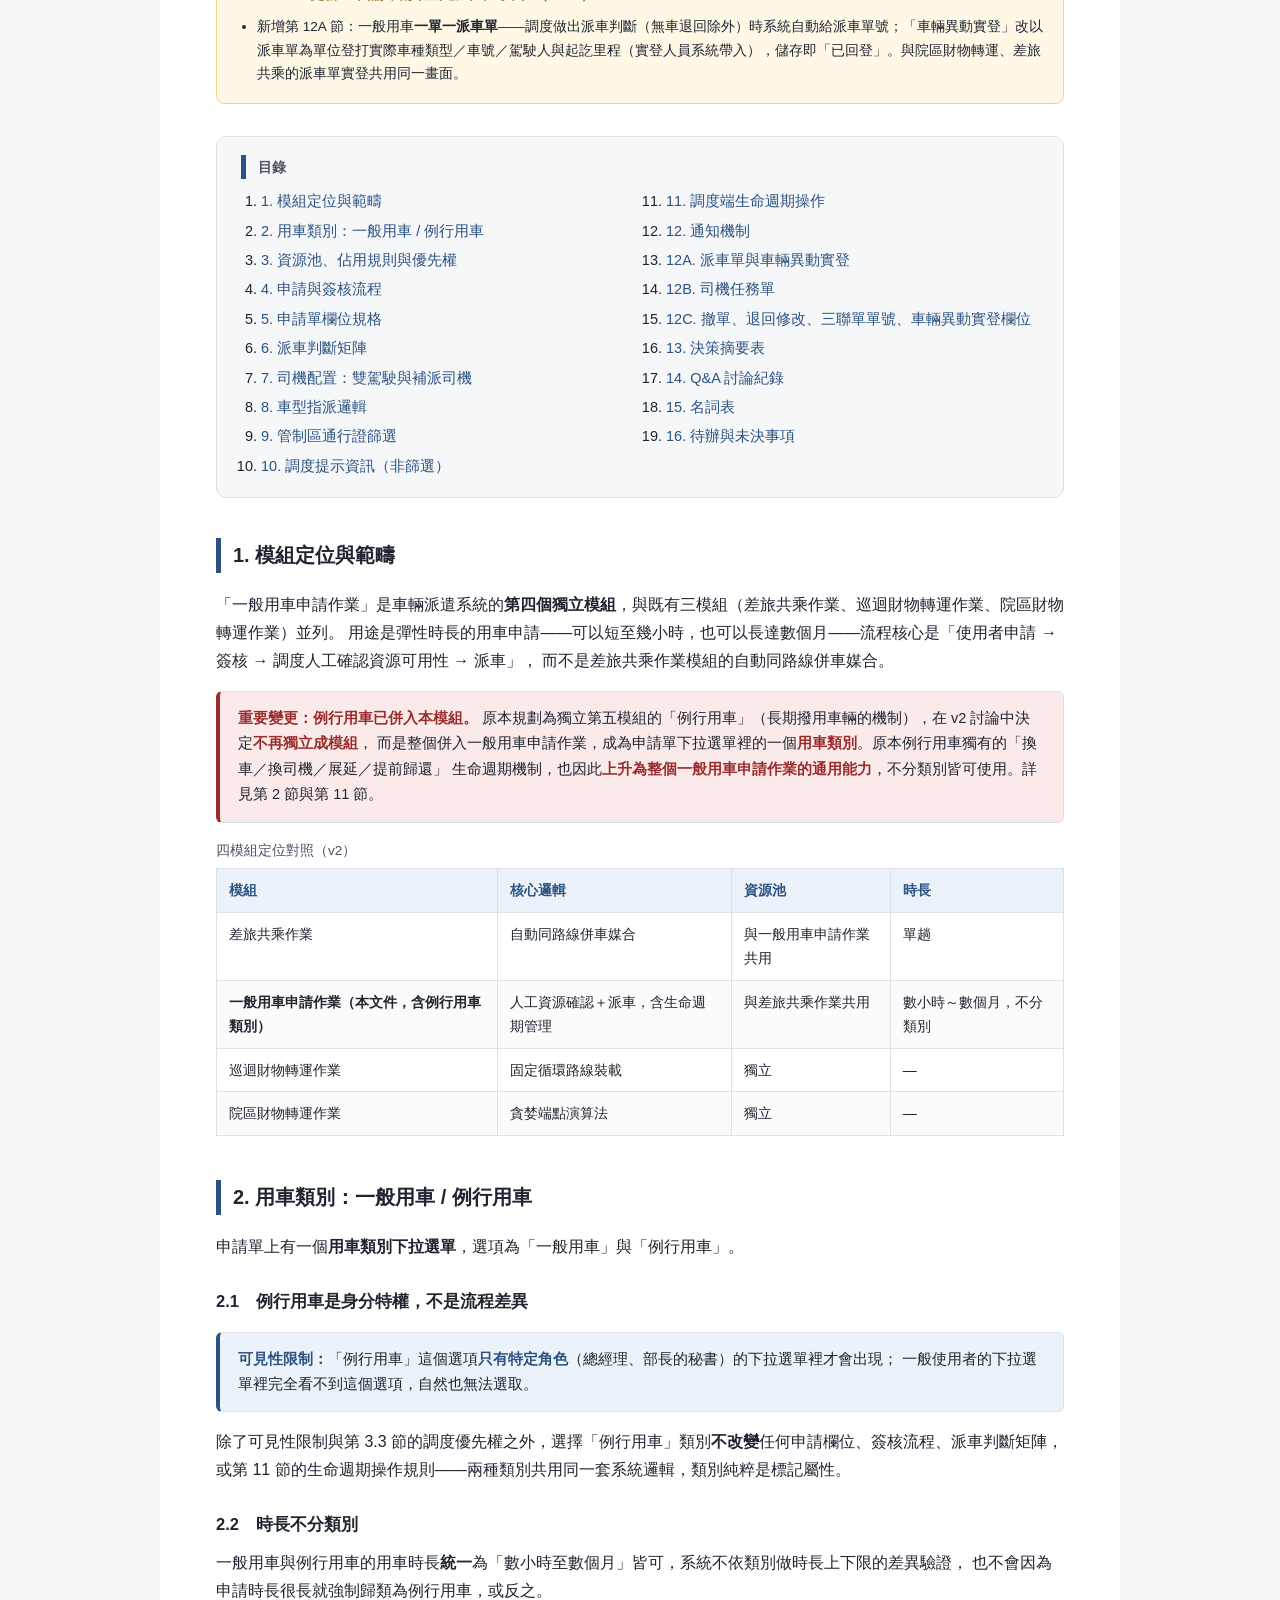
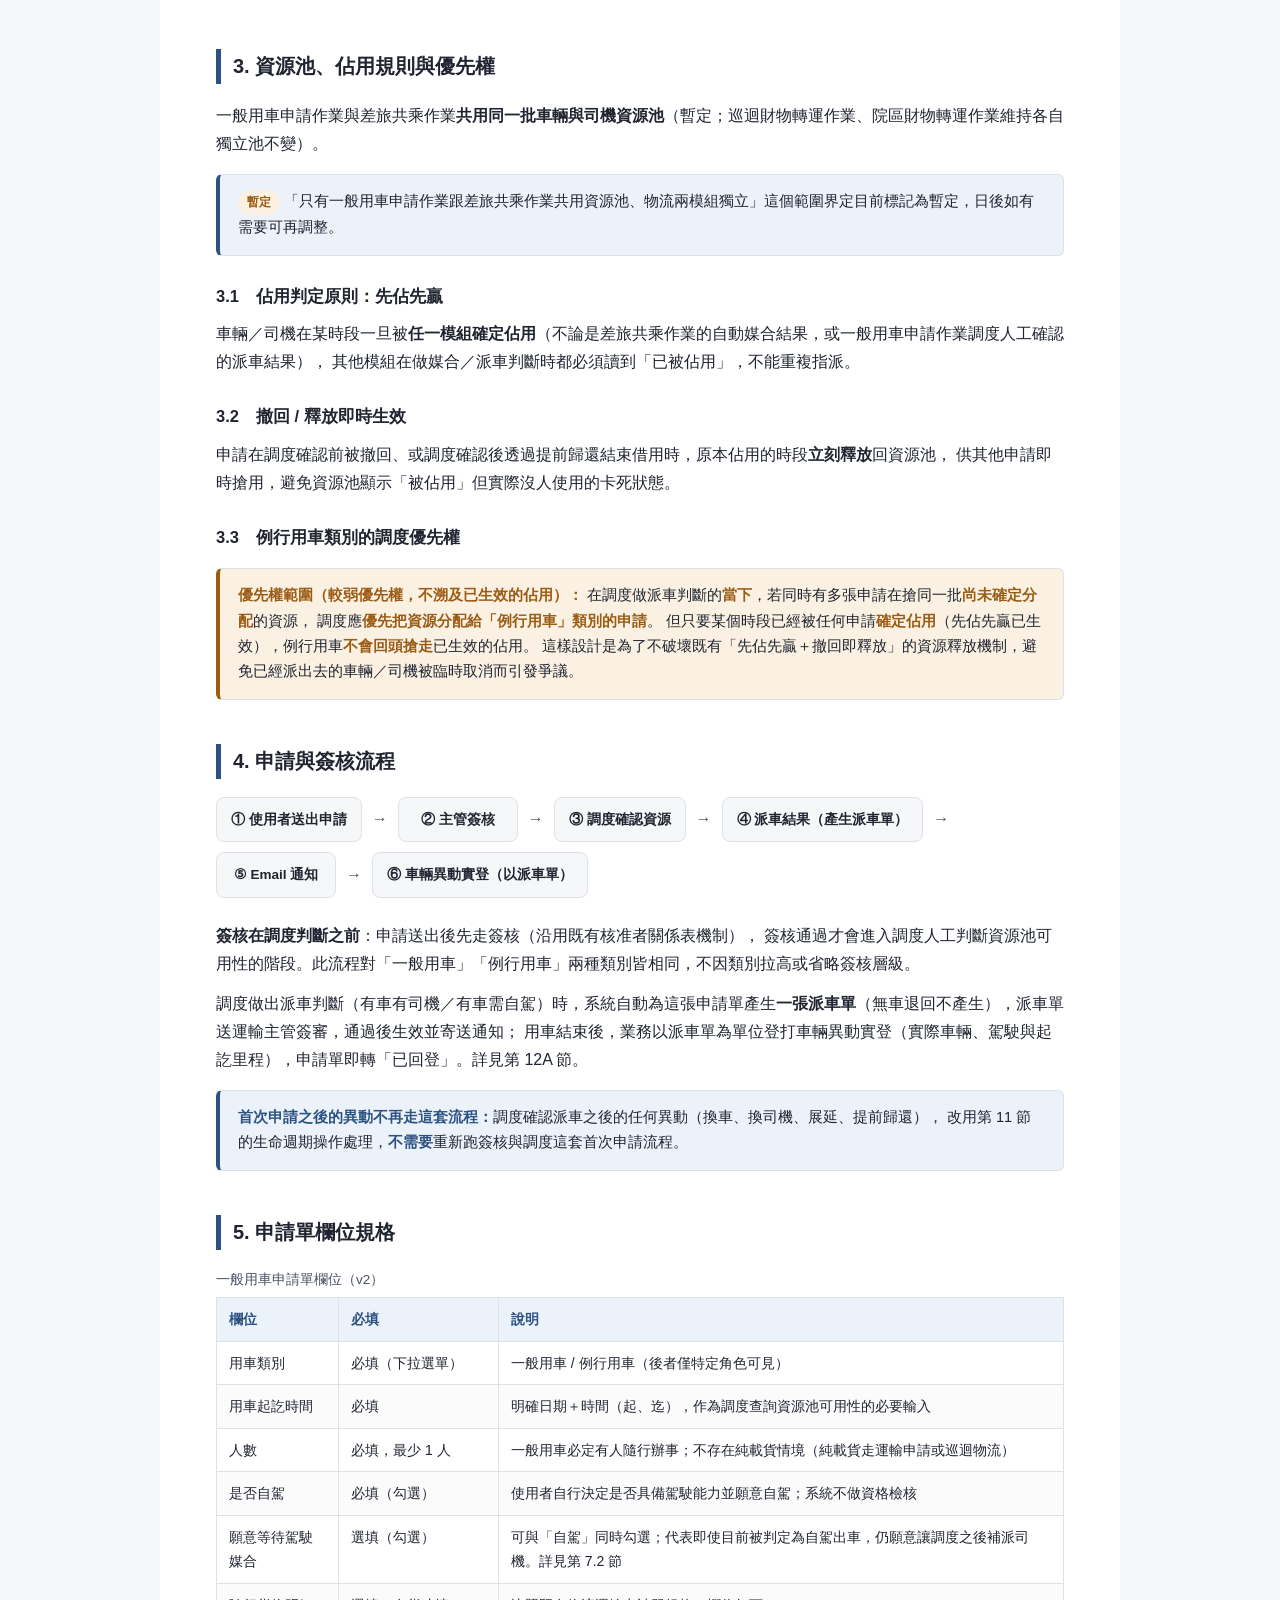
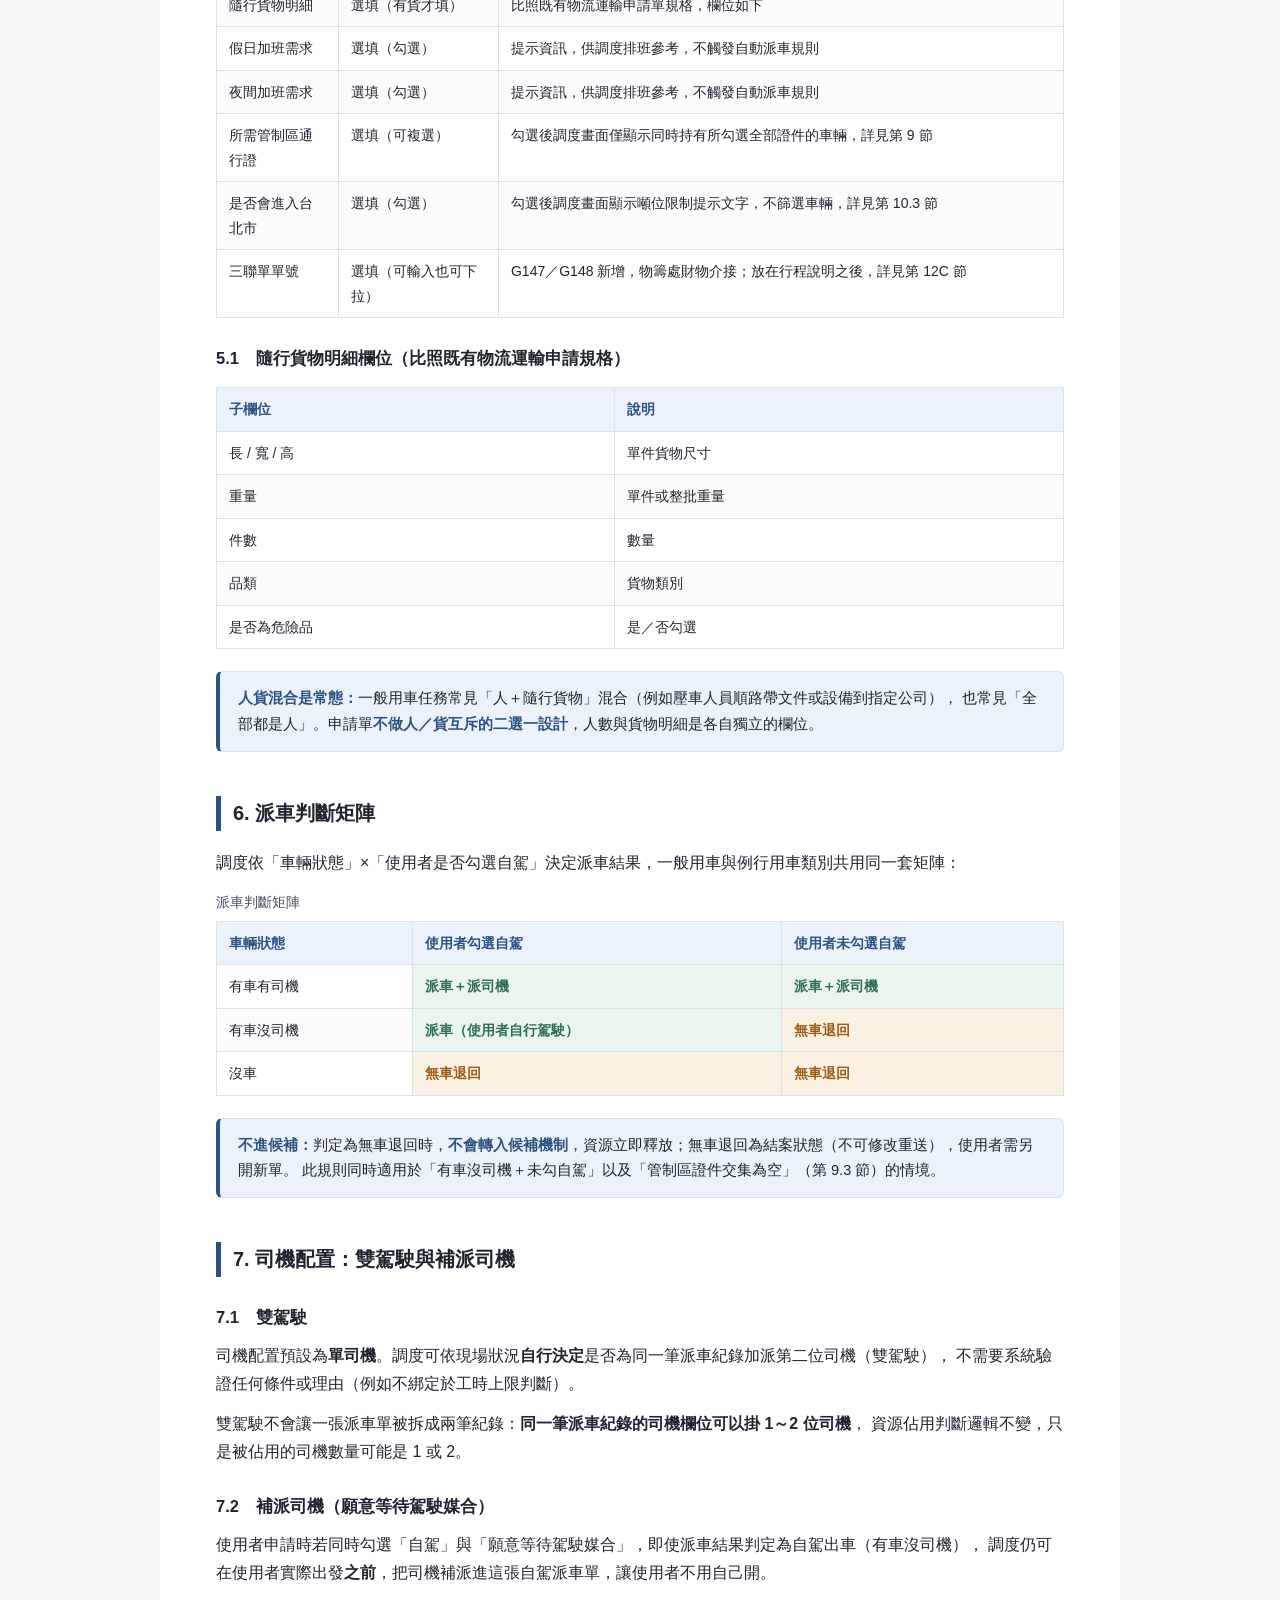
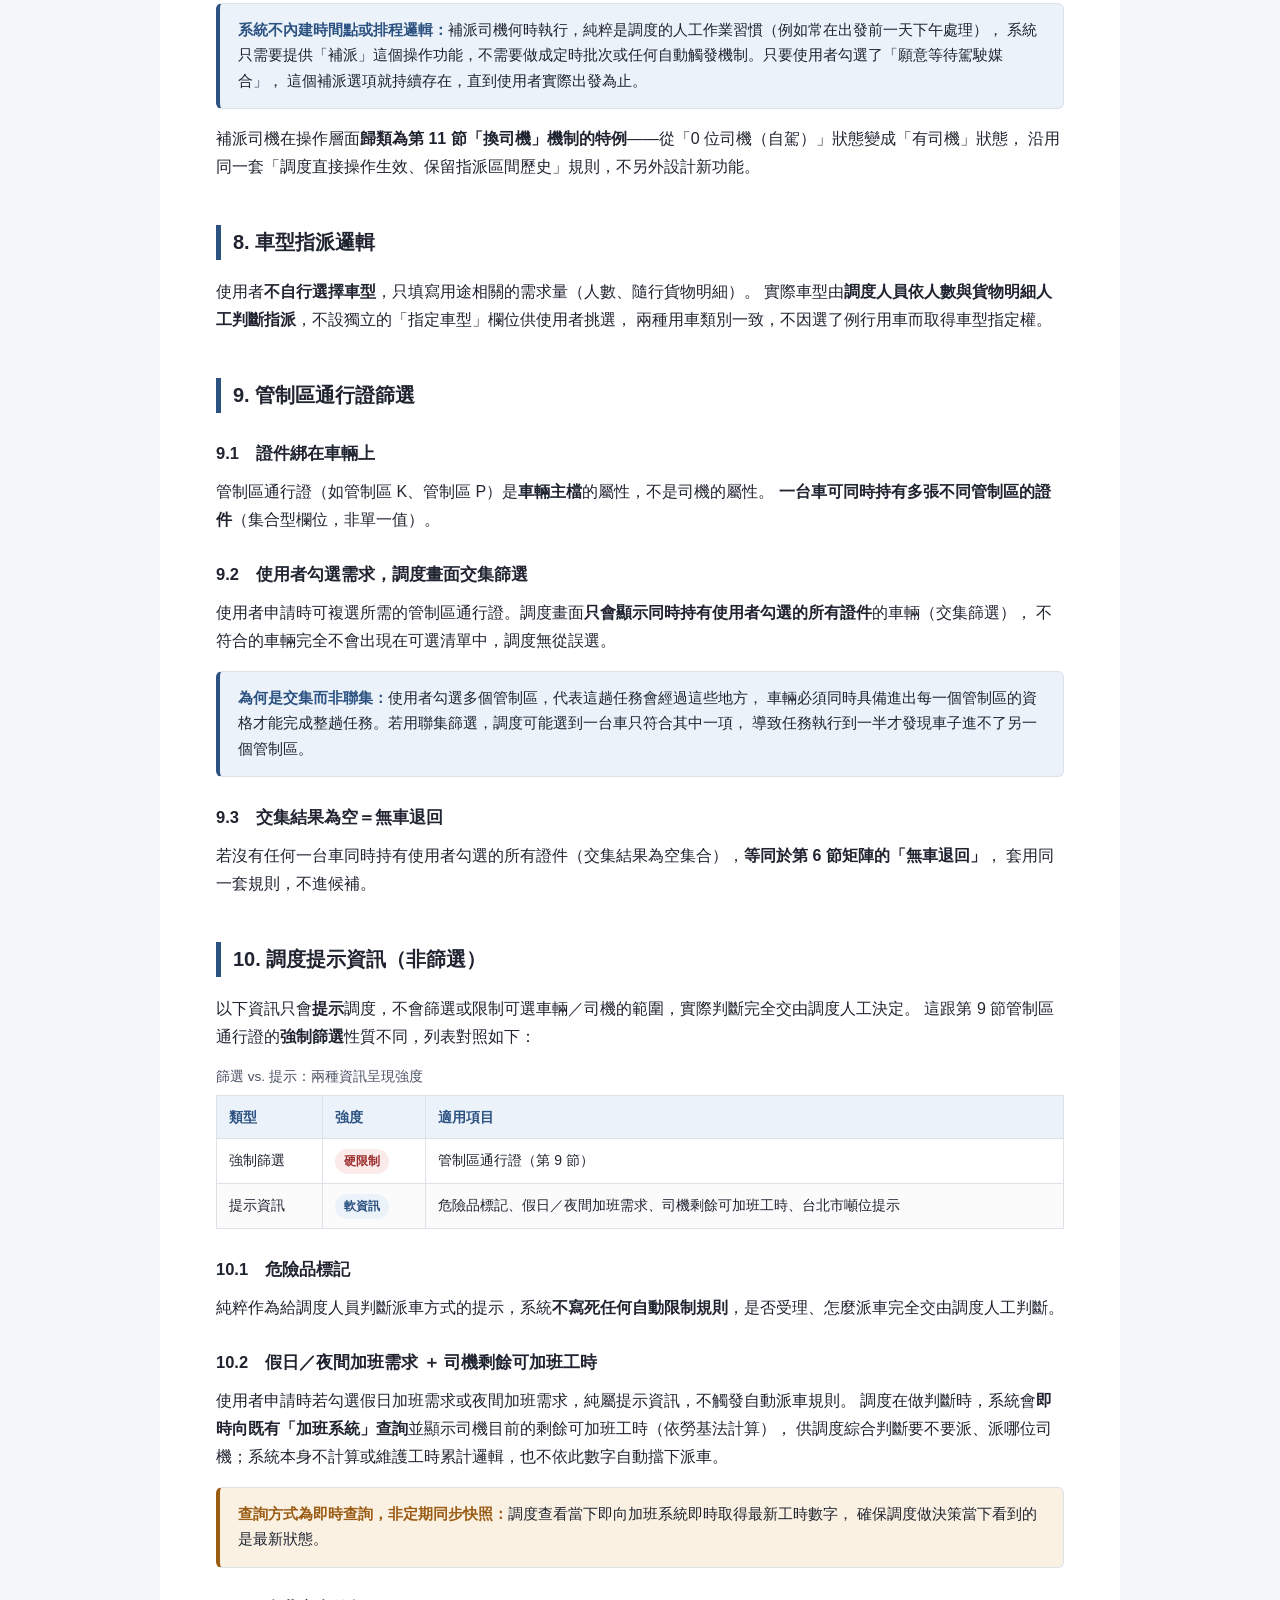
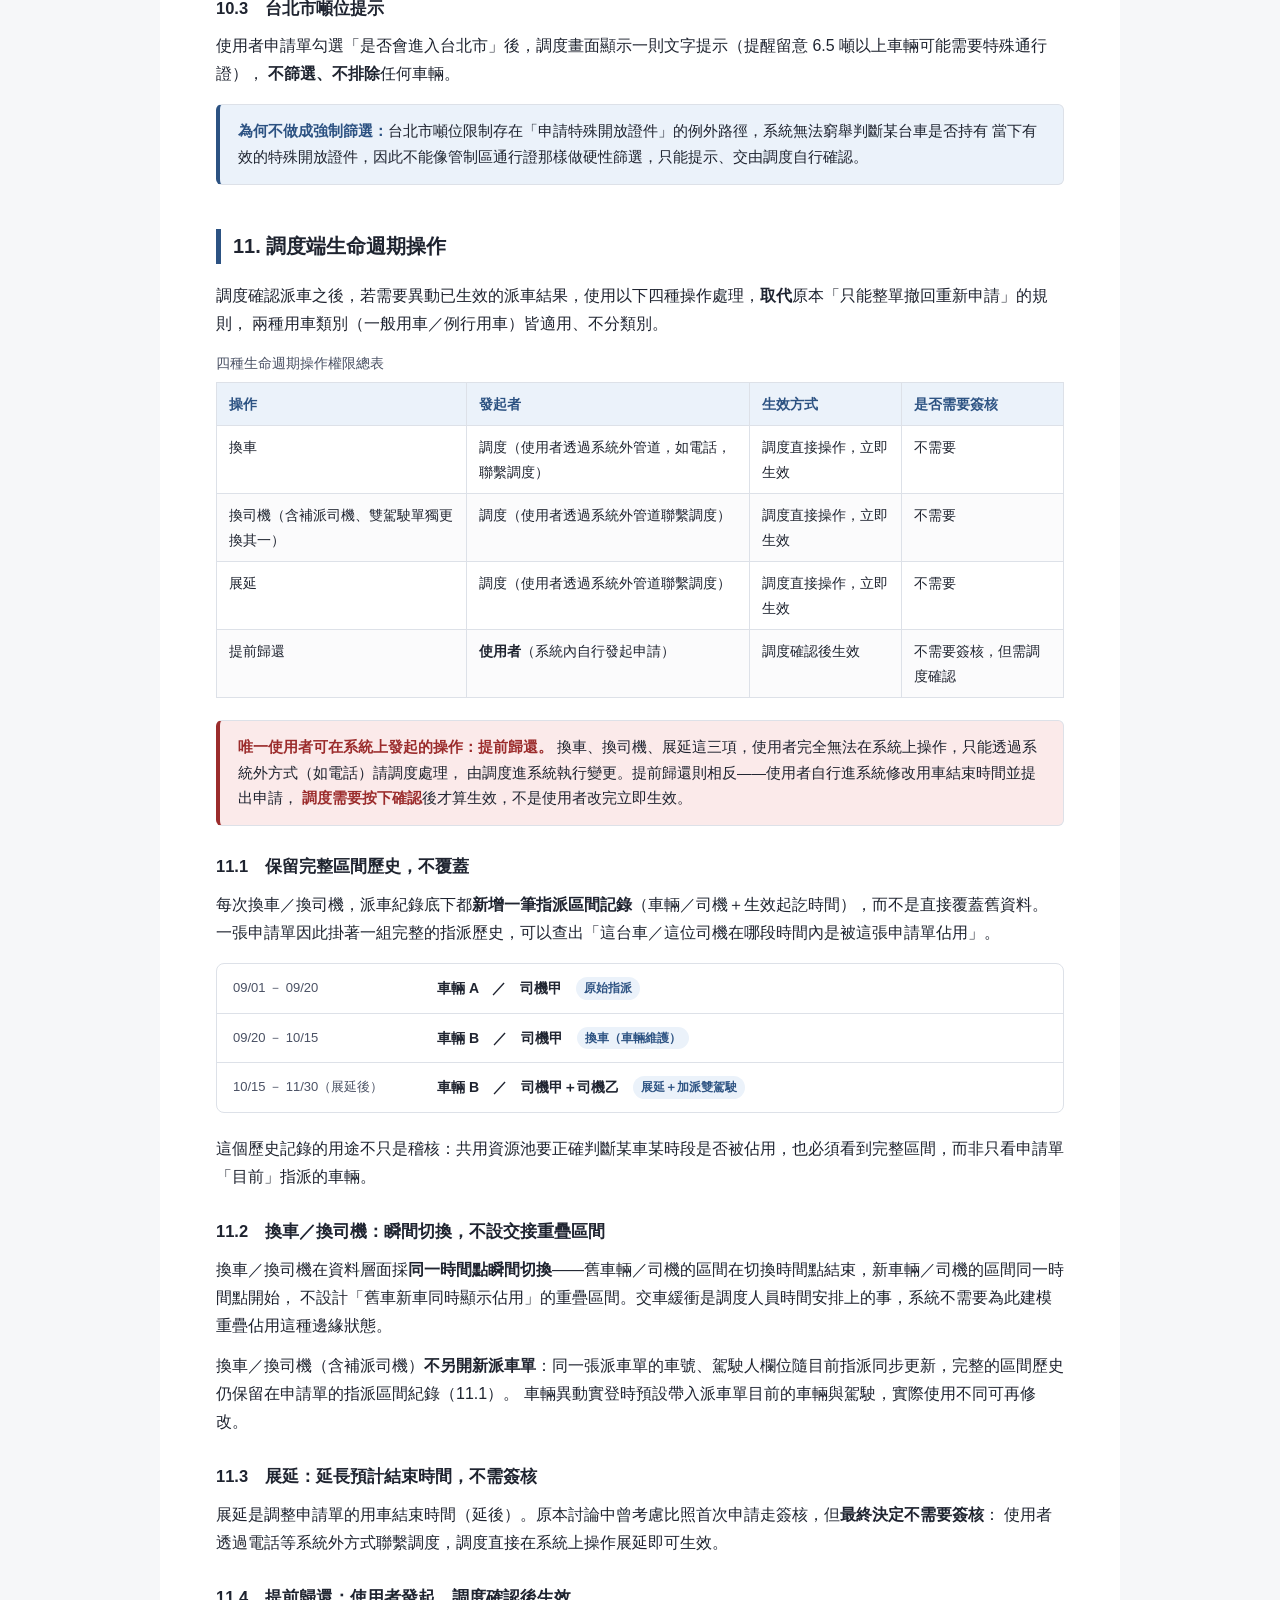
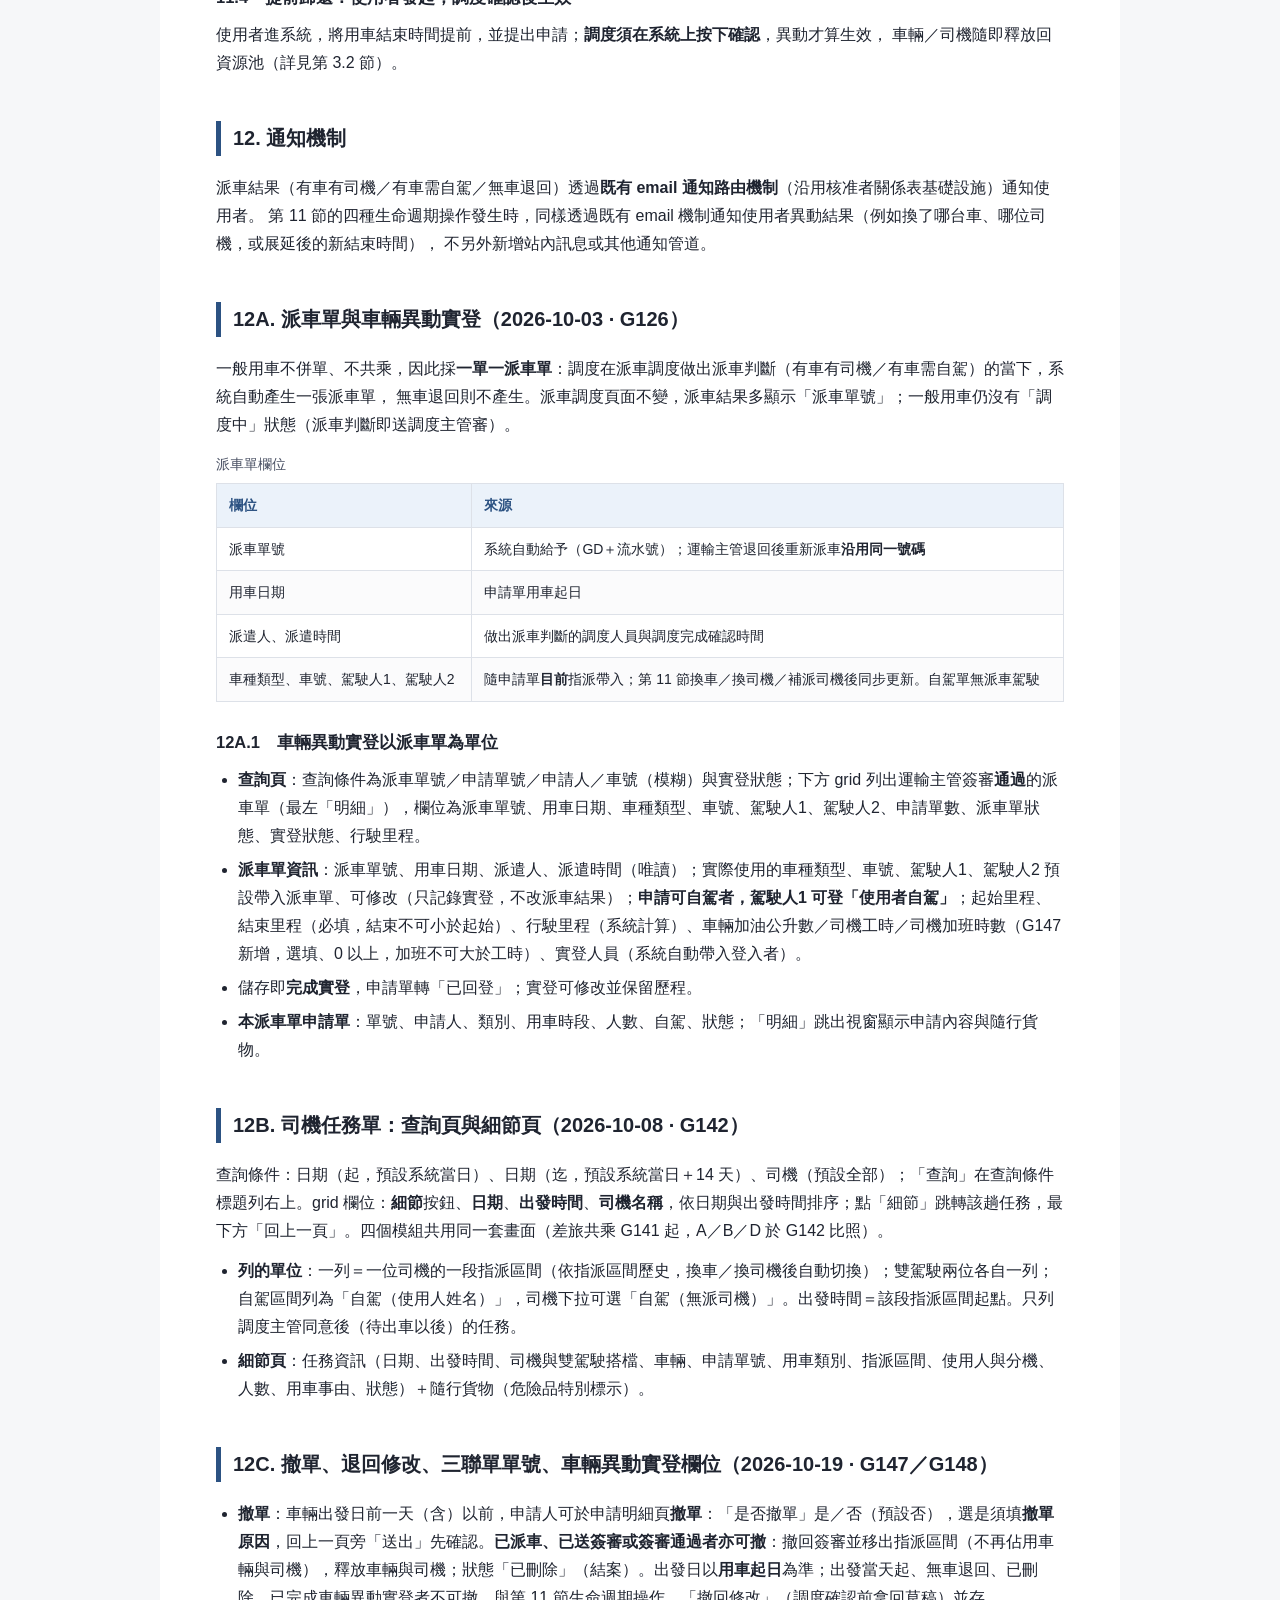
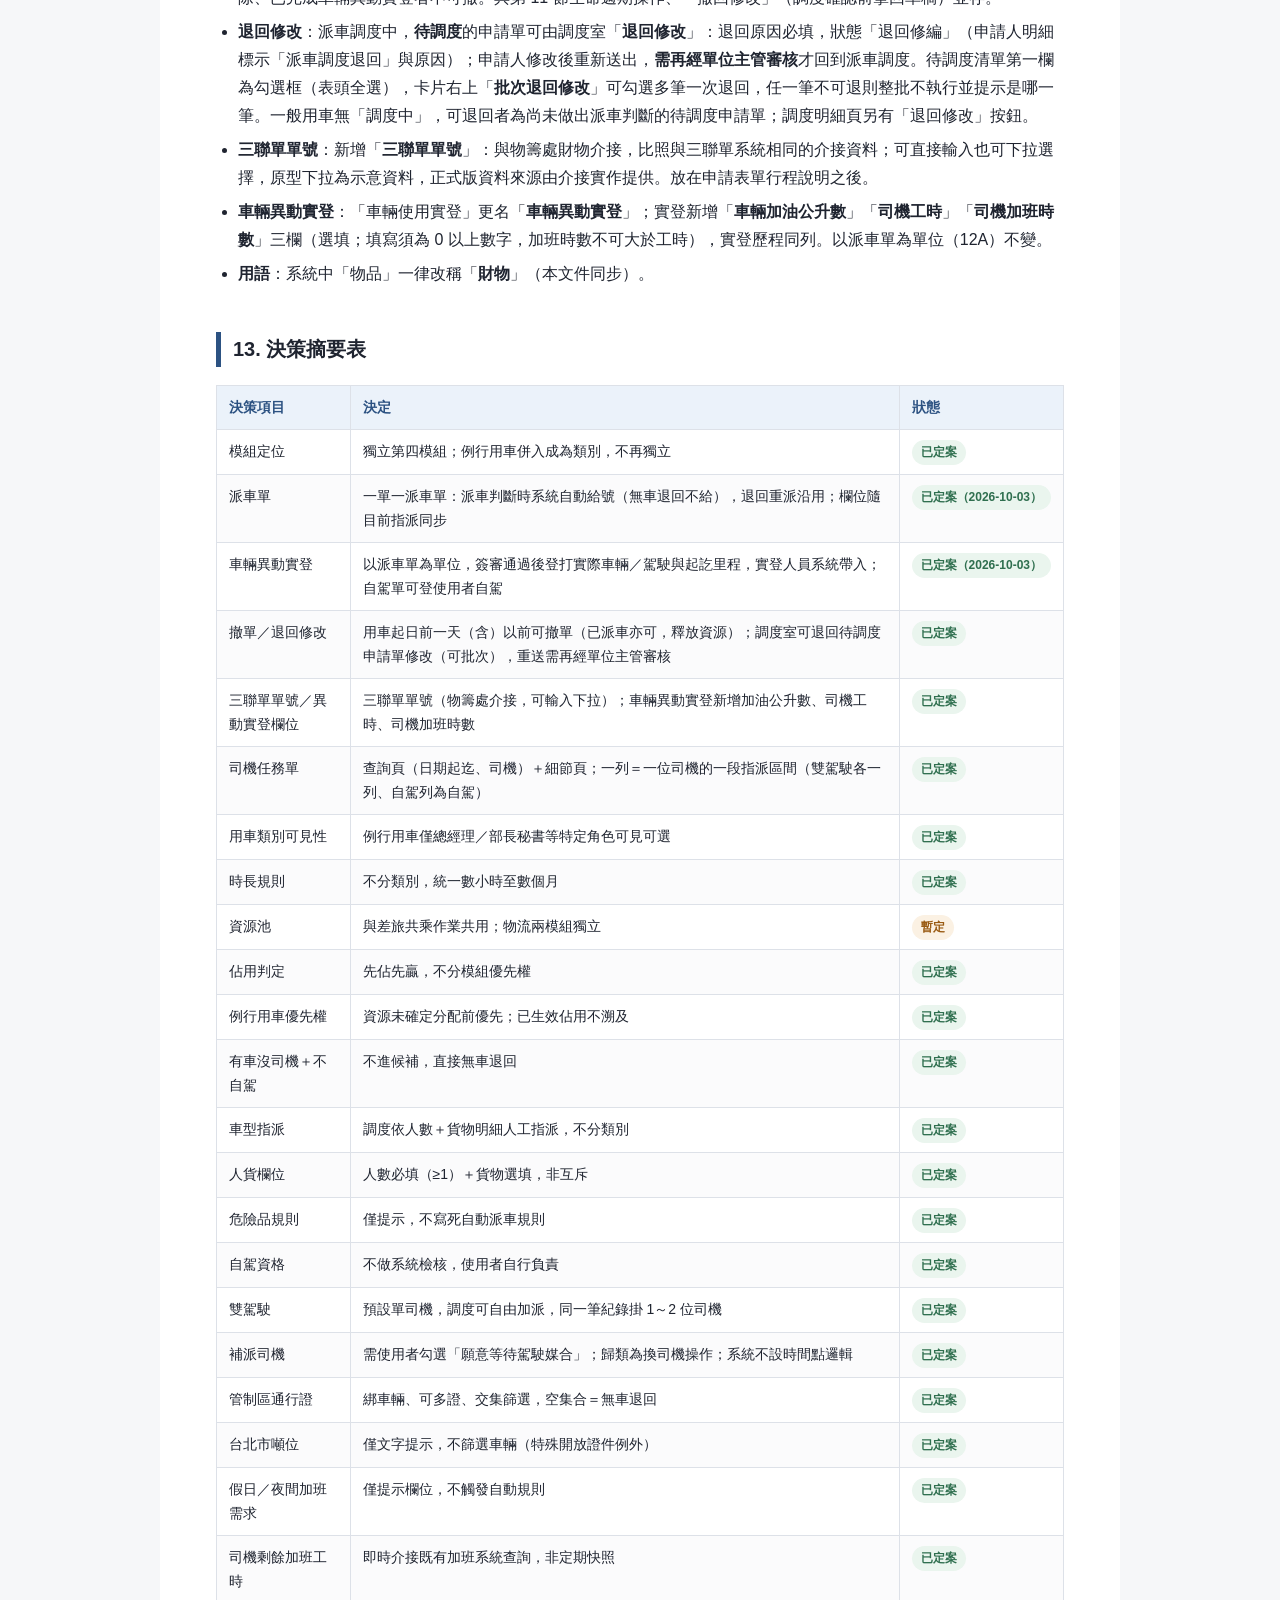
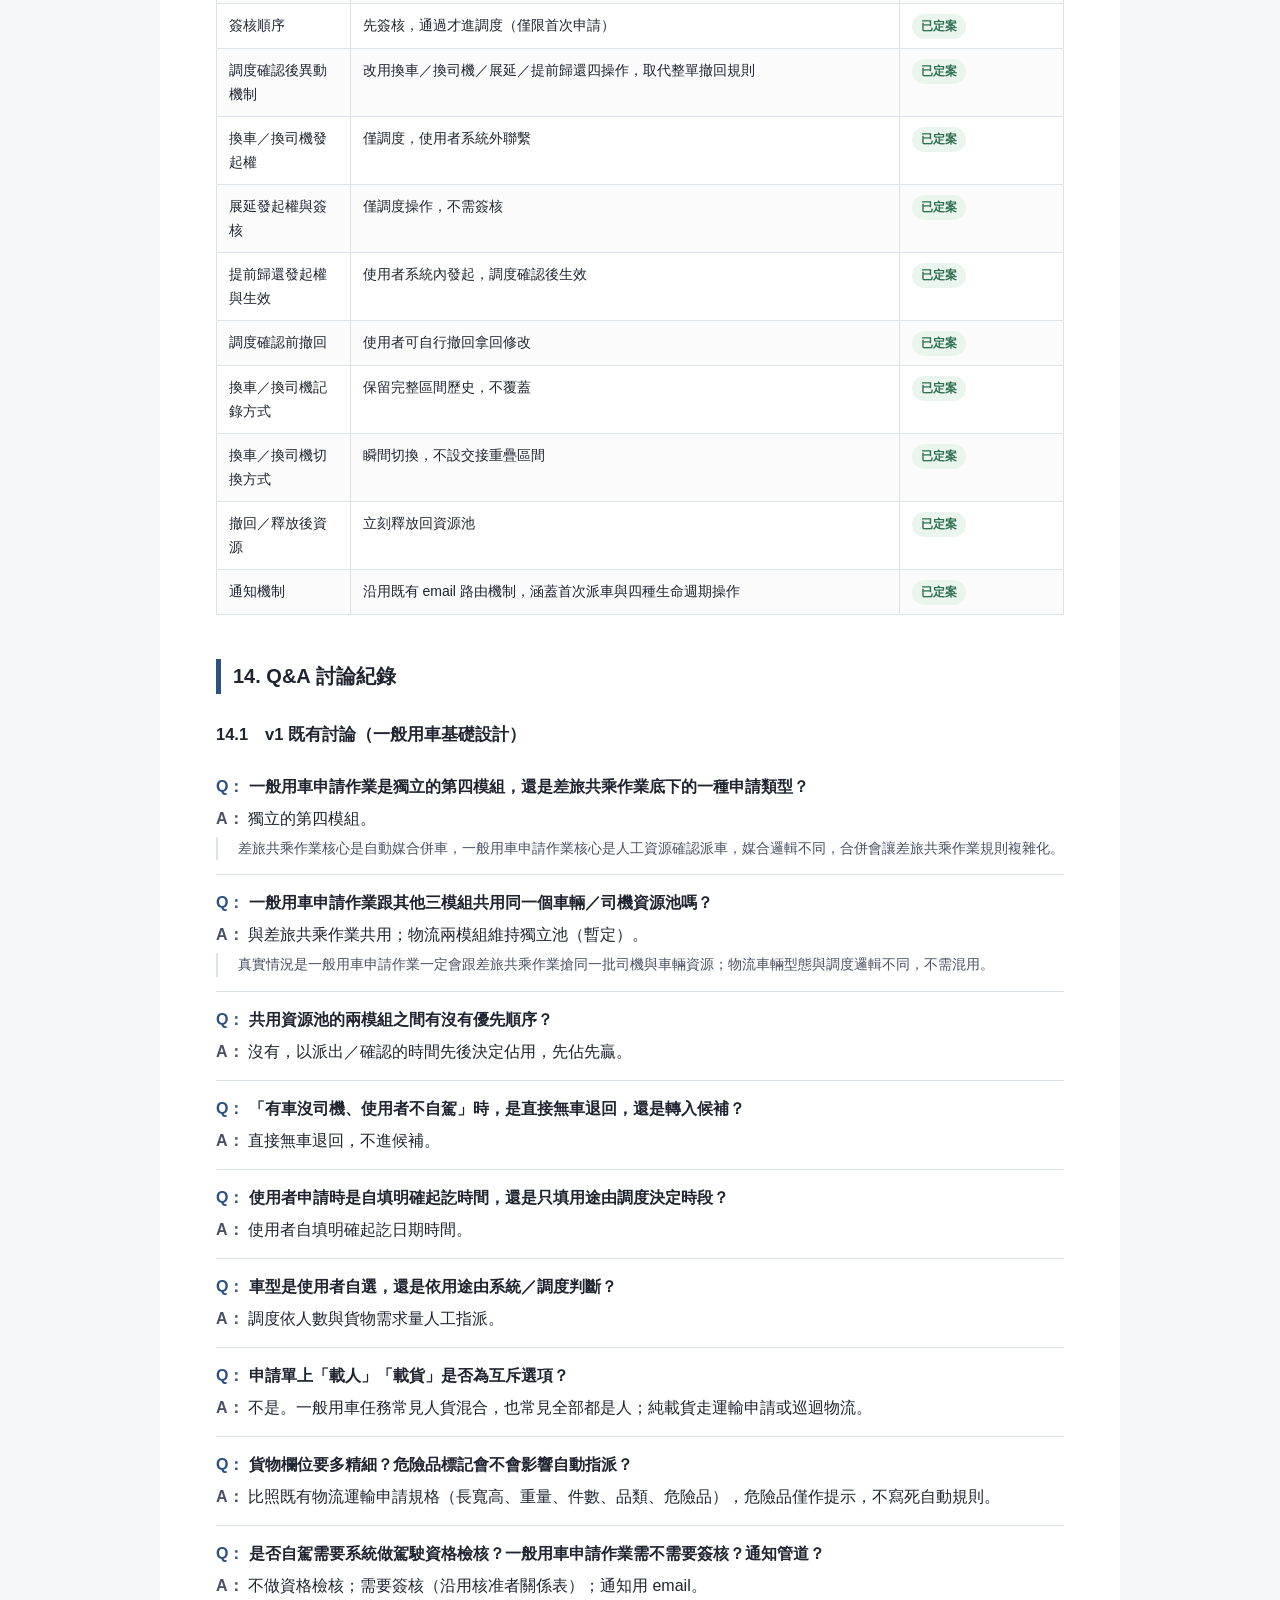
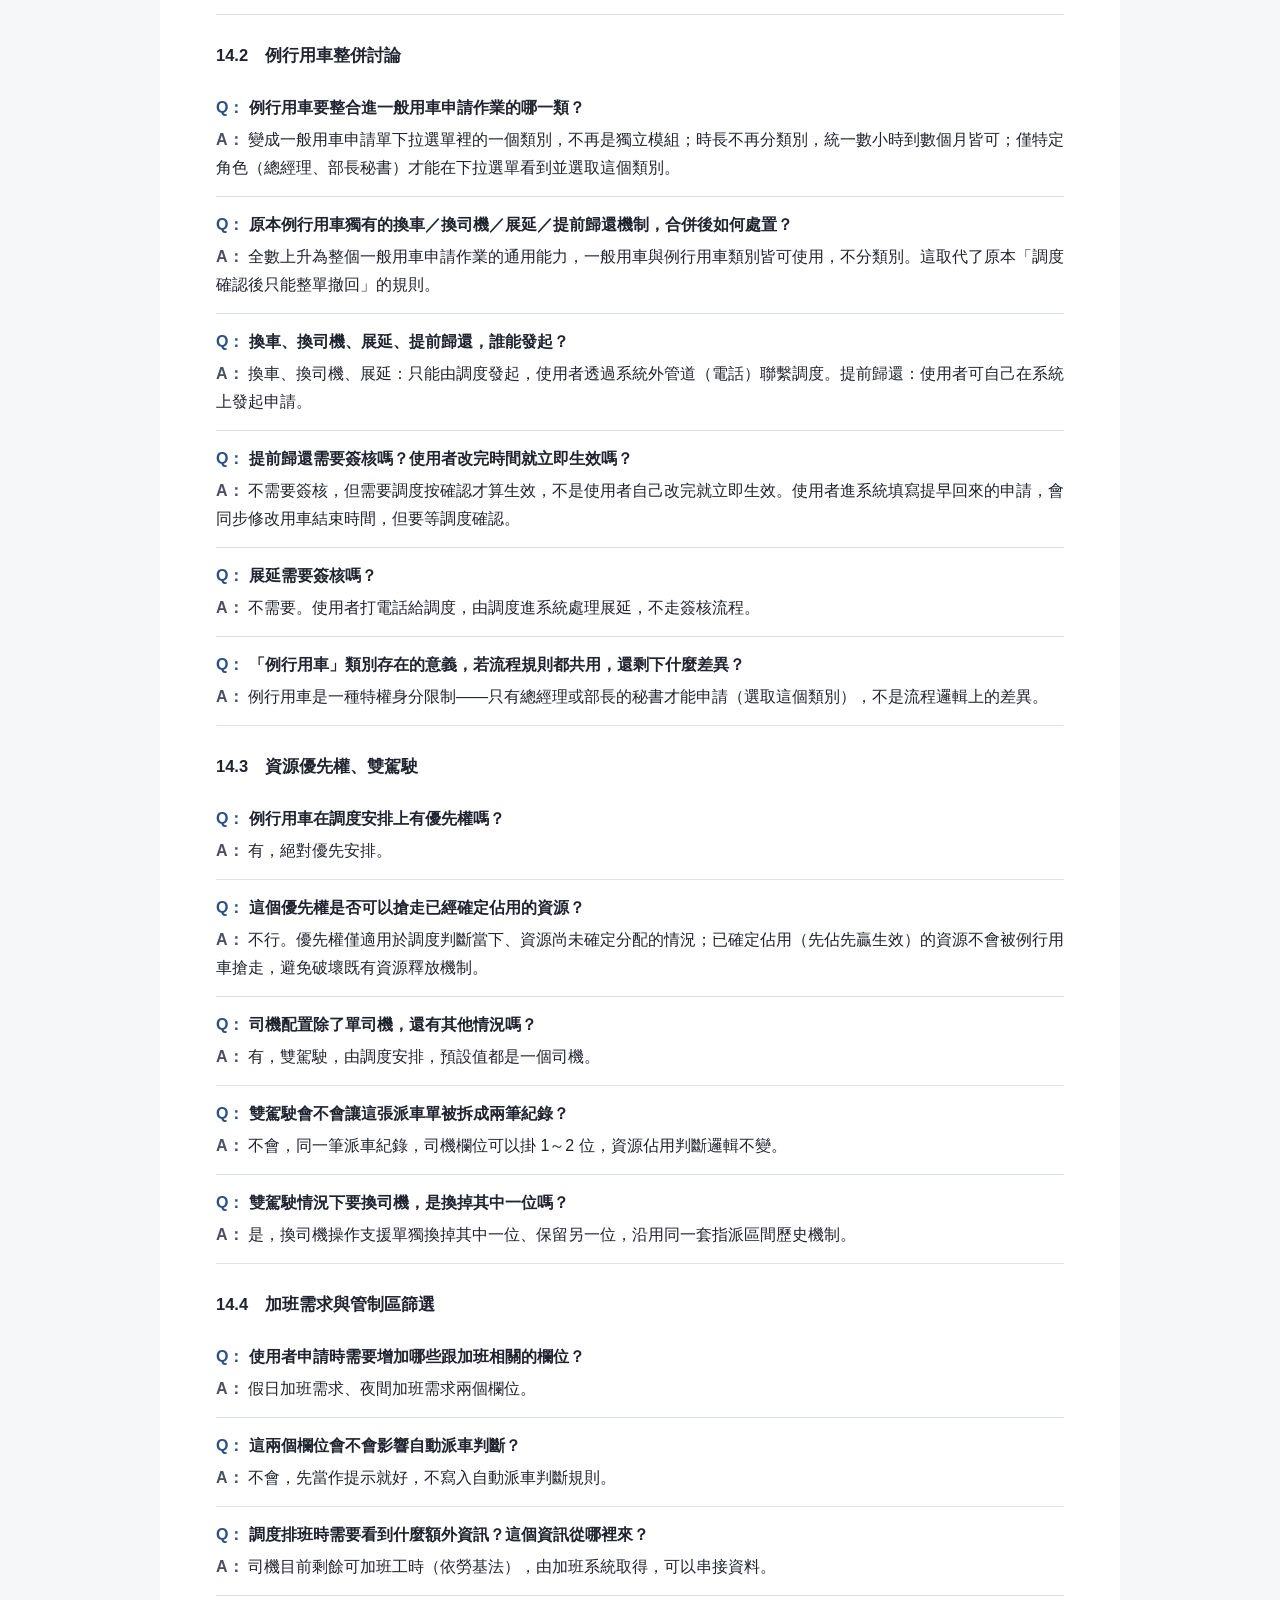
==== commit 19dea94e: "規格同步：G149 申請引導欄位、異動實登三欄、狀態表退回修編／已刪除、三聯單單號欄位列 Co-Authored-By: Claude Opus 5.5 <noreply@anthropic.com>" ====
--- a/docs/一般用車模組_v2.html
+++ b/docs/一般用車模組_v2.html
@@ -280,8 +280,8 @@
 
 <div style="border:2px solid #1f3a5f;border-radius:10px;padding:16px 20px;margin:20px 0;background:#f6f9fc;color:#1f2a37;">
   <div style="font-weight:700;font-size:1.05em;margin-bottom:6px;">申請單狀態（2026-10-03 狀態名稱對齊）</div>
-  <div style="font-size:.92em;margin-bottom:10px;">四個作業模組的申請單一律只使用下列 10 種狀態（G122）。本文件中的舊狀態名稱已依此對齊；刪除的狀態以「已刪除」註記。</div>
-  <table style="border-collapse:collapse;width:100%;font-size:.92em;"><tr><td style="padding:6px 10px;border-bottom:1px solid #ddd;white-space:nowrap;"><b>申請中</b></td><td style="padding:6px 10px;border-bottom:1px solid #ddd;">申請人暫存、尚未送出</td></tr><tr><td style="padding:6px 10px;border-bottom:1px solid #ddd;white-space:nowrap;"><b>待二級審</b></td><td style="padding:6px 10px;border-bottom:1px solid #ddd;">已送出，等待單位主管審核</td></tr><tr><td style="padding:6px 10px;border-bottom:1px solid #ddd;white-space:nowrap;"><b>退回修編</b></td><td style="padding:6px 10px;border-bottom:1px solid #ddd;">單位主管退回，申請人修改後重送</td></tr><tr><td style="padding:6px 10px;border-bottom:1px solid #ddd;white-space:nowrap;"><b>待調度</b></td><td style="padding:6px 10px;border-bottom:1px solid #ddd;">單位主管同意，等待調度派車</td></tr><tr><td style="padding:6px 10px;border-bottom:1px solid #ddd;white-space:nowrap;"><b>無車退回</b></td><td style="padding:6px 10px;border-bottom:1px solid #ddd;">調度將待調度的申請單退回（原因必填），結案不可再動</td></tr><tr><td style="padding:6px 10px;border-bottom:1px solid #ddd;white-space:nowrap;"><b>調度中</b></td><td style="padding:6px 10px;border-bottom:1px solid #ddd;">調度產生派車單、申請單併入，派車單尚未送審</td></tr><tr><td style="padding:6px 10px;border-bottom:1px solid #ddd;white-space:nowrap;"><b>調度主管審</b></td><td style="padding:6px 10px;border-bottom:1px solid #ddd;">派車單送審給調度主管（運輸主管簽審）</td></tr><tr><td style="padding:6px 10px;border-bottom:1px solid #ddd;white-space:nowrap;"><b>待出車</b></td><td style="padding:6px 10px;border-bottom:1px solid #ddd;">調度主管同意</td></tr><tr><td style="padding:6px 10px;border-bottom:1px solid #ddd;white-space:nowrap;"><b>已出車</b></td><td style="padding:6px 10px;border-bottom:1px solid #ddd;">系統時間到達收貨／出發時間</td></tr><tr><td style="padding:6px 10px;border-bottom:1px solid #ddd;white-space:nowrap;"><b>已回登</b></td><td style="padding:6px 10px;border-bottom:1px solid #ddd;">車輛異動實登登錄里程完畢</td></tr></table>
+  <div style="font-size:.92em;margin-bottom:10px;">四個作業模組的申請單一律只使用下列 11 種狀態（G122 定 10 種；「已刪除」為申請人撤單，G133／G147 起四模組皆可）。本文件中的舊狀態名稱已依此對齊；刪除的狀態以「已刪除」註記。</div>
+  <table style="border-collapse:collapse;width:100%;font-size:.92em;"><tr><td style="padding:6px 10px;border-bottom:1px solid #ddd;white-space:nowrap;"><b>申請中</b></td><td style="padding:6px 10px;border-bottom:1px solid #ddd;">申請人暫存、尚未送出</td></tr><tr><td style="padding:6px 10px;border-bottom:1px solid #ddd;white-space:nowrap;"><b>待二級審</b></td><td style="padding:6px 10px;border-bottom:1px solid #ddd;">已送出，等待單位主管審核</td></tr><tr><td style="padding:6px 10px;border-bottom:1px solid #ddd;white-space:nowrap;"><b>退回修編</b></td><td style="padding:6px 10px;border-bottom:1px solid #ddd;">單位主管退回，或派車調度退回使用者修改（院區財物轉運、差旅共乘、一般用車，G147）；申請人修改後重送，重送需再經單位主管審核</td></tr><tr><td style="padding:6px 10px;border-bottom:1px solid #ddd;white-space:nowrap;"><b>待調度</b></td><td style="padding:6px 10px;border-bottom:1px solid #ddd;">單位主管同意，等待調度派車</td></tr><tr><td style="padding:6px 10px;border-bottom:1px solid #ddd;white-space:nowrap;"><b>無車退回</b></td><td style="padding:6px 10px;border-bottom:1px solid #ddd;">調度將待調度的申請單退回（原因必填），結案不可再動</td></tr><tr><td style="padding:6px 10px;border-bottom:1px solid #ddd;white-space:nowrap;"><b>調度中</b></td><td style="padding:6px 10px;border-bottom:1px solid #ddd;">調度產生派車單、申請單併入，派車單尚未送審</td></tr><tr><td style="padding:6px 10px;border-bottom:1px solid #ddd;white-space:nowrap;"><b>調度主管審</b></td><td style="padding:6px 10px;border-bottom:1px solid #ddd;">派車單送審給調度主管（運輸主管簽審）</td></tr><tr><td style="padding:6px 10px;border-bottom:1px solid #ddd;white-space:nowrap;"><b>待出車</b></td><td style="padding:6px 10px;border-bottom:1px solid #ddd;">調度主管同意</td></tr><tr><td style="padding:6px 10px;border-bottom:1px solid #ddd;white-space:nowrap;"><b>已出車</b></td><td style="padding:6px 10px;border-bottom:1px solid #ddd;">系統時間到達收貨／出發時間</td></tr><tr><td style="padding:6px 10px;border-bottom:1px solid #ddd;white-space:nowrap;"><b>已回登</b></td><td style="padding:6px 10px;border-bottom:1px solid #ddd;">車輛異動實登登錄里程完畢</td></tr><tr><td style="padding:6px 10px;border-bottom:1px solid #ddd;white-space:nowrap;"><b>已刪除</b></td><td style="padding:6px 10px;border-bottom:1px solid #ddd;">申請人撤單（車輛出發日前一天（含）以前；已派車、已簽審者亦可，釋放車輛與司機，G147），結案</td></tr></table>
   <div style="font-size:.92em;margin-top:10px;"><b>本模組流程</b>：申請中（暫存／撤回修改）→ 待二級審（單位主管審核）→（退回修編）→ 待調度 →（無車退回：原「無車可派」）→ 調度主管審（派車判斷即產生派車單並送審；一單一派車單，無「調度中」）→ 待出車 → 已出車（用車起時間）→ 已回登（以派車單登打車輛異動實登，見 12A）。</div>
   <div style="font-size:.92em;margin-top:6px;"><b>舊名稱對照</b>：草稿→申請中｜待主管簽核→待二級審｜已核准待調度→待調度｜無車可派→無車退回（結案，不送簽審，立即通知）｜已派車→調度主管審／待出車｜行程完成→已回登｜已撤回（整單撤回）、已歸還（未出車，整段提前歸還）→已刪除（提前歸還須晚於用車起時）。調度主管退回時回「待調度」。</div>
 </div>
@@ -462,6 +462,7 @@
         <tr><td>夜間加班需求</td><td>選填（勾選）</td><td>提示資訊，供調度排班參考，不觸發自動派車規則</td></tr>
         <tr><td>所需管制區通行證</td><td>選填（可複選）</td><td>勾選後調度畫面僅顯示同時持有所勾選全部證件的車輛，詳見第 9 節</td></tr>
         <tr><td>是否會進入台北市</td><td>選填（勾選）</td><td>勾選後調度畫面顯示噸位限制提示文字，不篩選車輛，詳見第 10.3 節</td></tr>
+        <tr><td>三聯單單號</td><td>選填（可輸入也可下拉）</td><td>G147／G148 新增，物籌處財物介接；放在行程說明之後，詳見第 12C 節</td></tr>
       </tbody>
     </table>
     <h3>5.1　隨行貨物明細欄位（比照既有物流運輸申請規格）</h3>
@@ -734,7 +735,7 @@
     <h3>12A.1　車輛異動實登以派車單為單位</h3>
     <ul>
       <li><strong>查詢頁</strong>：查詢條件為派車單號／申請單號／申請人／車號（模糊）與實登狀態；下方 grid 列出運輸主管簽審<strong>通過</strong>的派車單（最左「明細」），欄位為派車單號、用車日期、車種類型、車號、駕駛人1、駕駛人2、申請單數、派車單狀態、實登狀態、行駛里程。</li>
-      <li><strong>派車單資訊</strong>：派車單號、用車日期、派遣人、派遣時間（唯讀）；實際使用的車種類型、車號、駕駛人1、駕駛人2 預設帶入派車單、可修改（只記錄實登，不改派車結果）；<strong>申請可自駕者，駕駛人1 可登「使用者自駕」</strong>；起始里程、結束里程（必填，結束不可小於起始）、行駛里程（系統計算）、實登人員（系統自動帶入登入者）。</li>
+      <li><strong>派車單資訊</strong>：派車單號、用車日期、派遣人、派遣時間（唯讀）；實際使用的車種類型、車號、駕駛人1、駕駛人2 預設帶入派車單、可修改（只記錄實登，不改派車結果）；<strong>申請可自駕者，駕駛人1 可登「使用者自駕」</strong>；起始里程、結束里程（必填，結束不可小於起始）、行駛里程（系統計算）、車輛加油公升數／司機工時／司機加班時數（G147 新增，選填、0 以上，加班不可大於工時）、實登人員（系統自動帶入登入者）。</li>
       <li>儲存即<strong>完成實登</strong>，申請單轉「已回登」；實登可修改並保留歷程。</li>
       <li><strong>本派車單申請單</strong>：單號、申請人、類別、用車時段、人數、自駕、狀態；「明細」跳出視窗顯示申請內容與隨行貨物。</li>
     </ul>
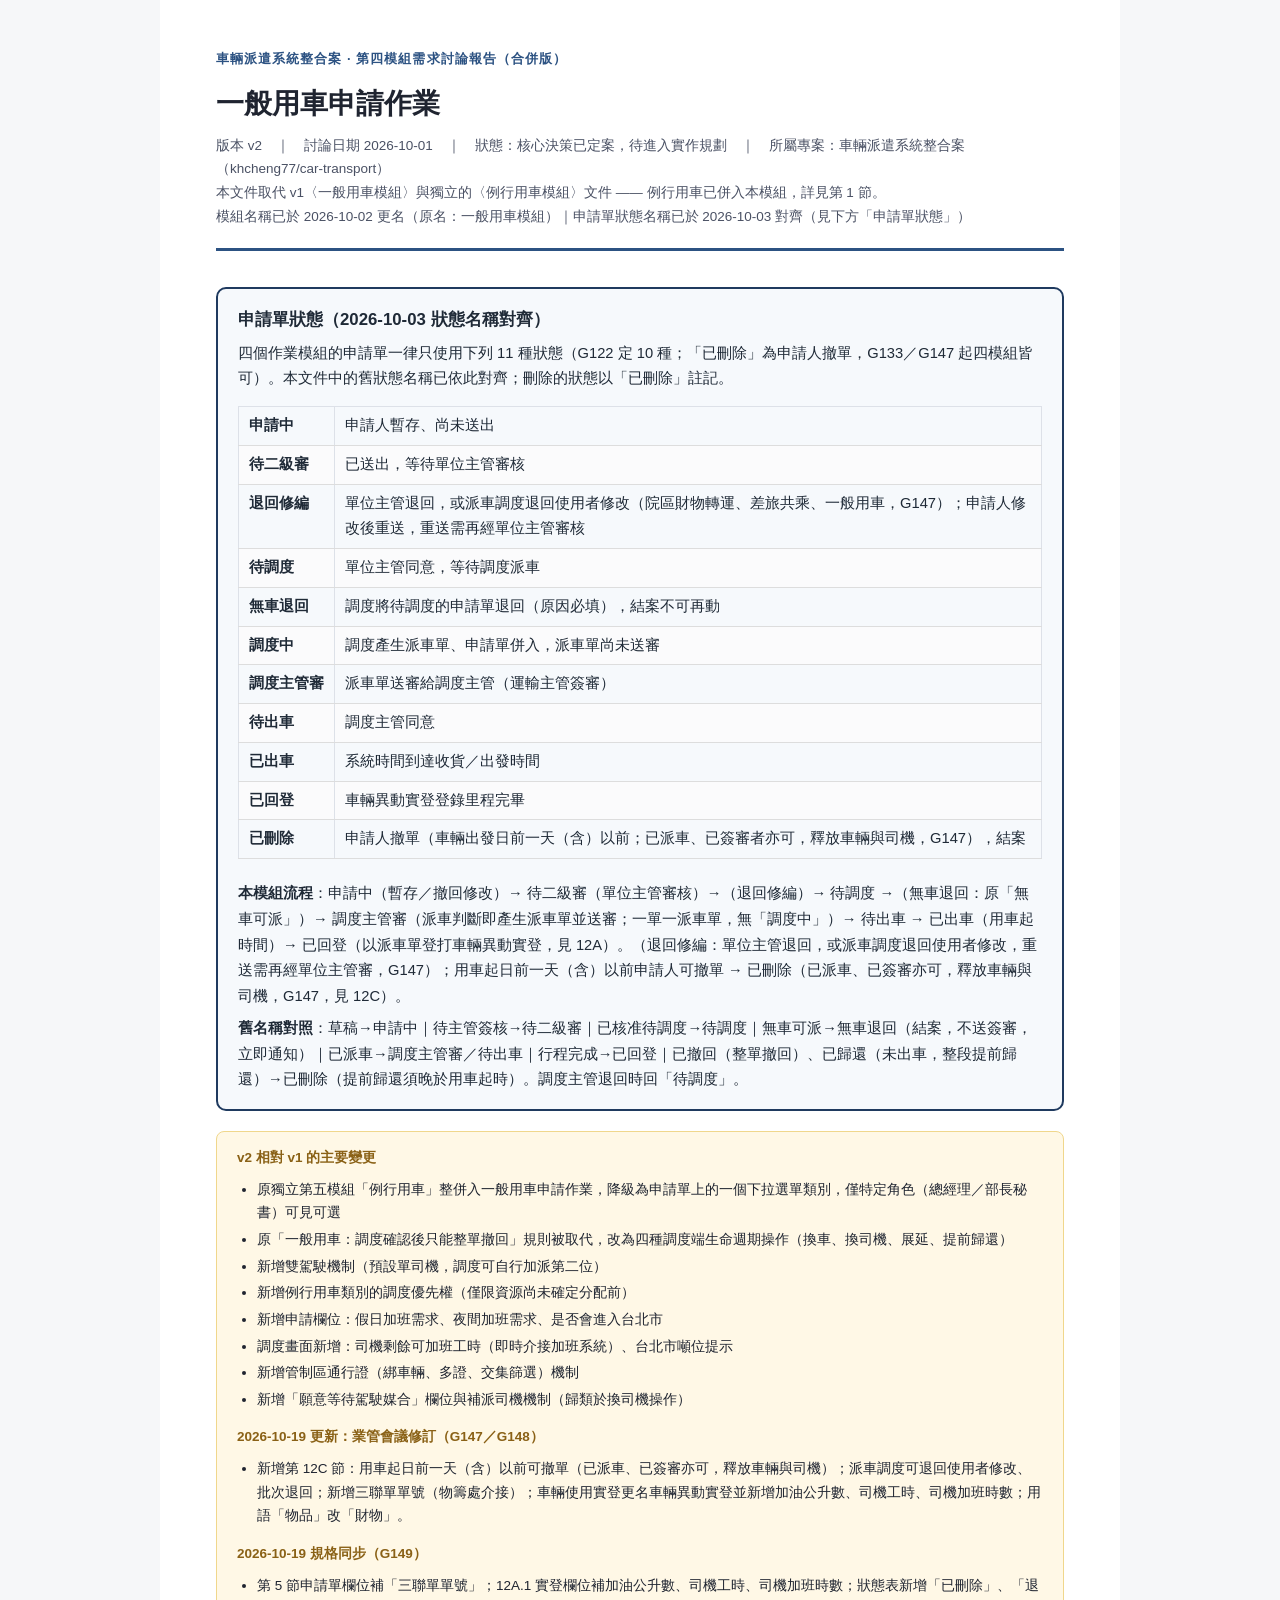
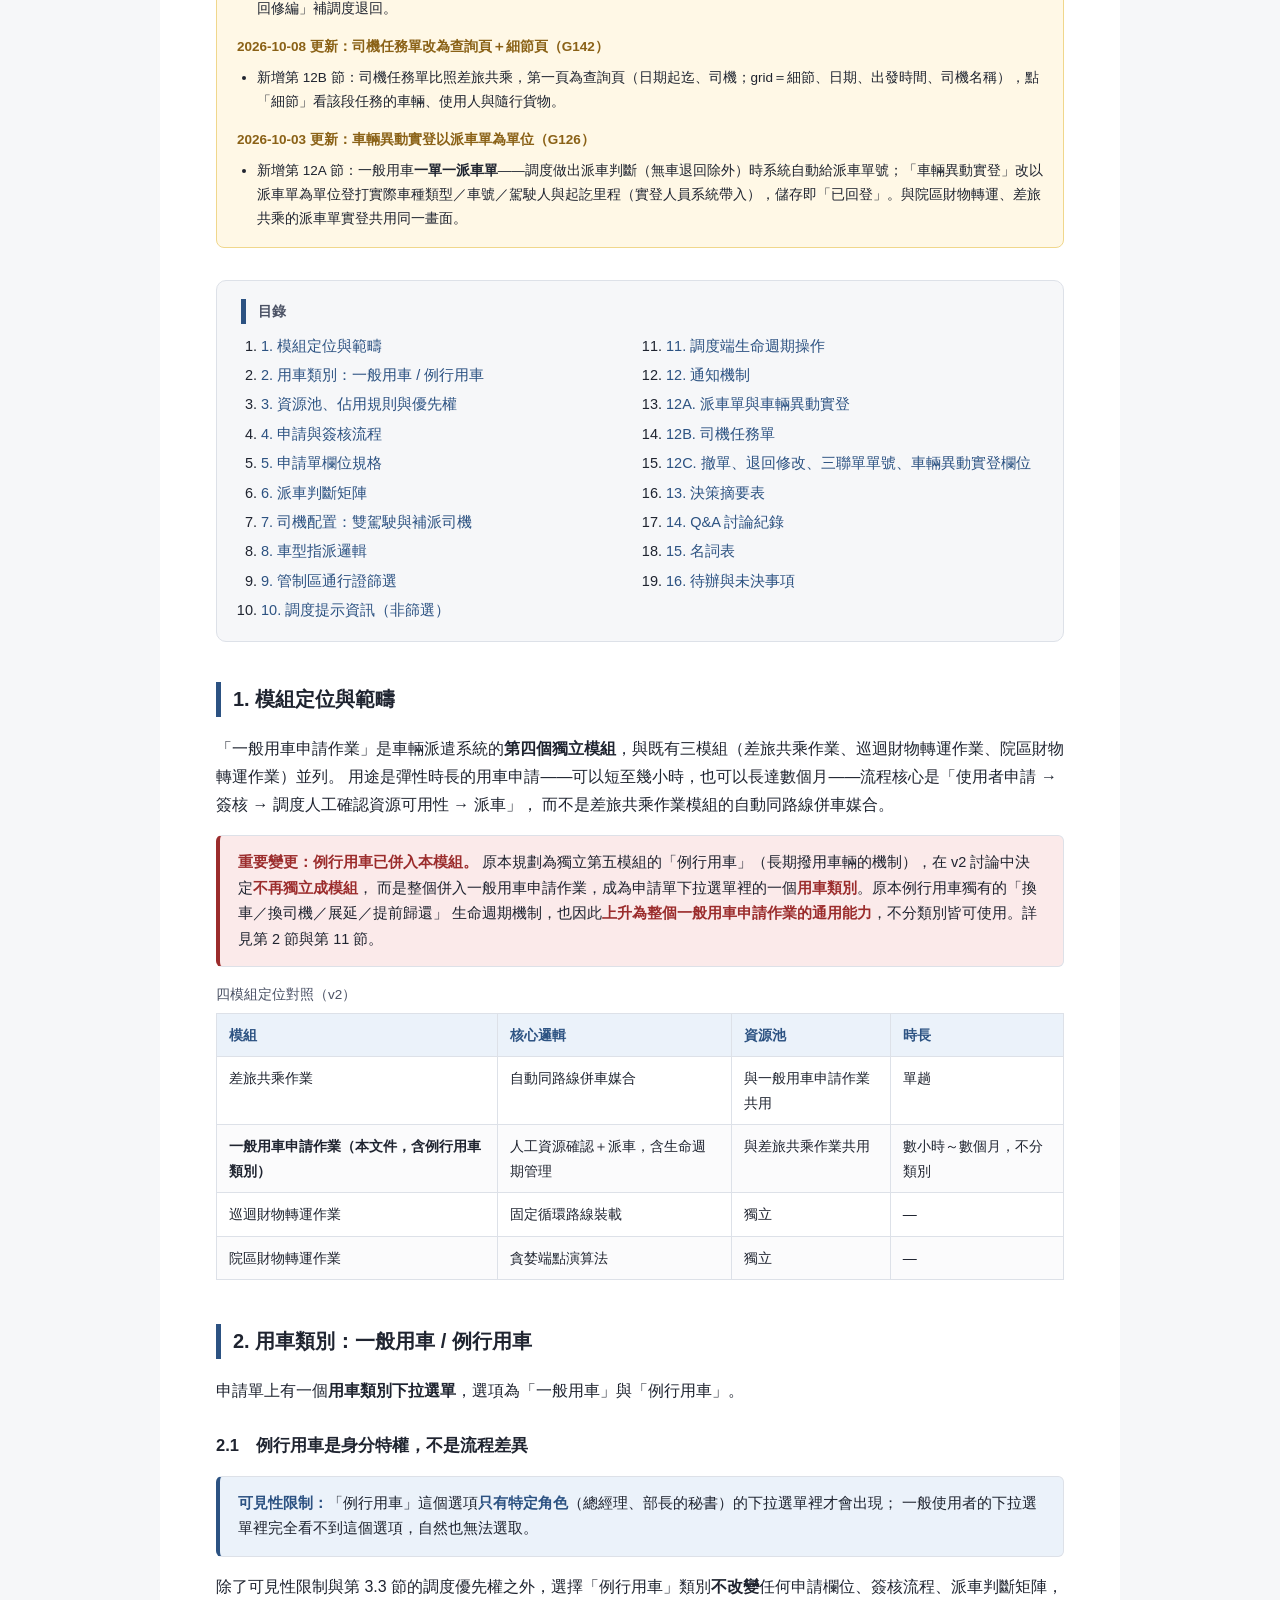
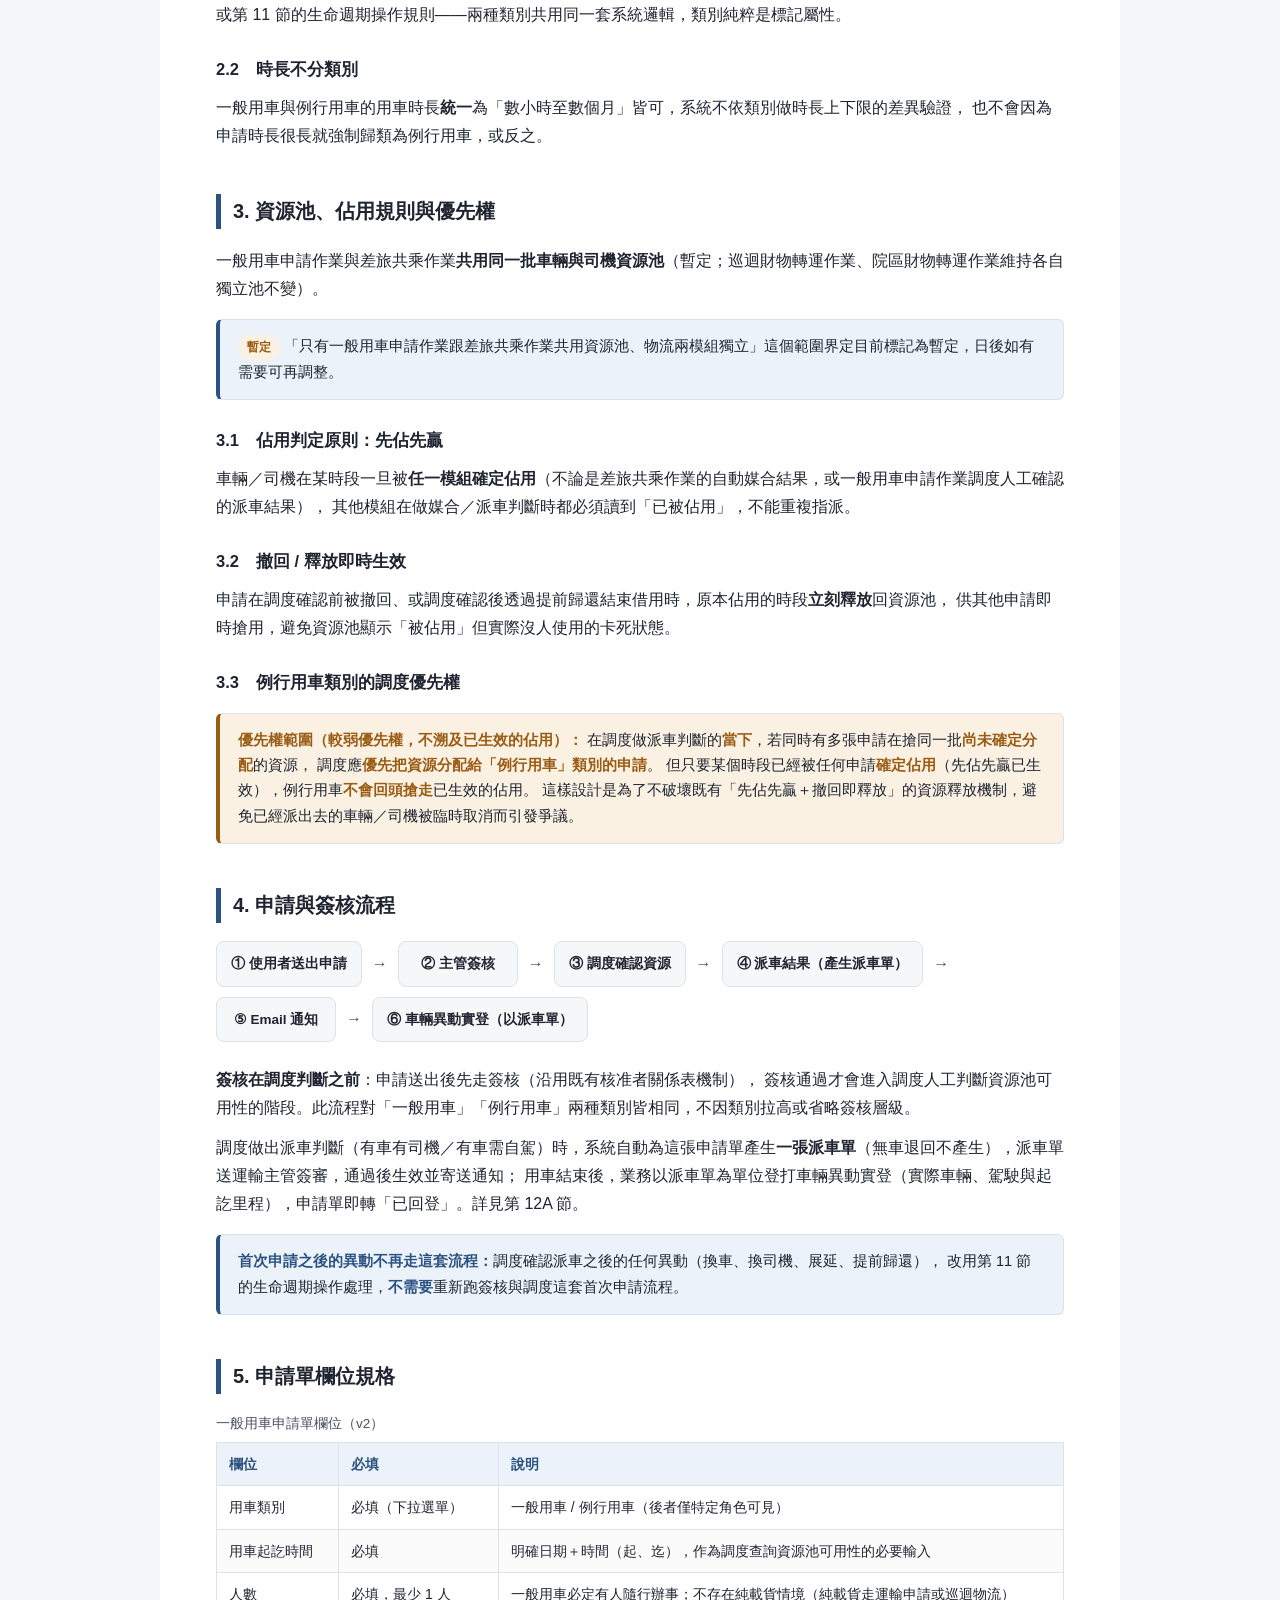
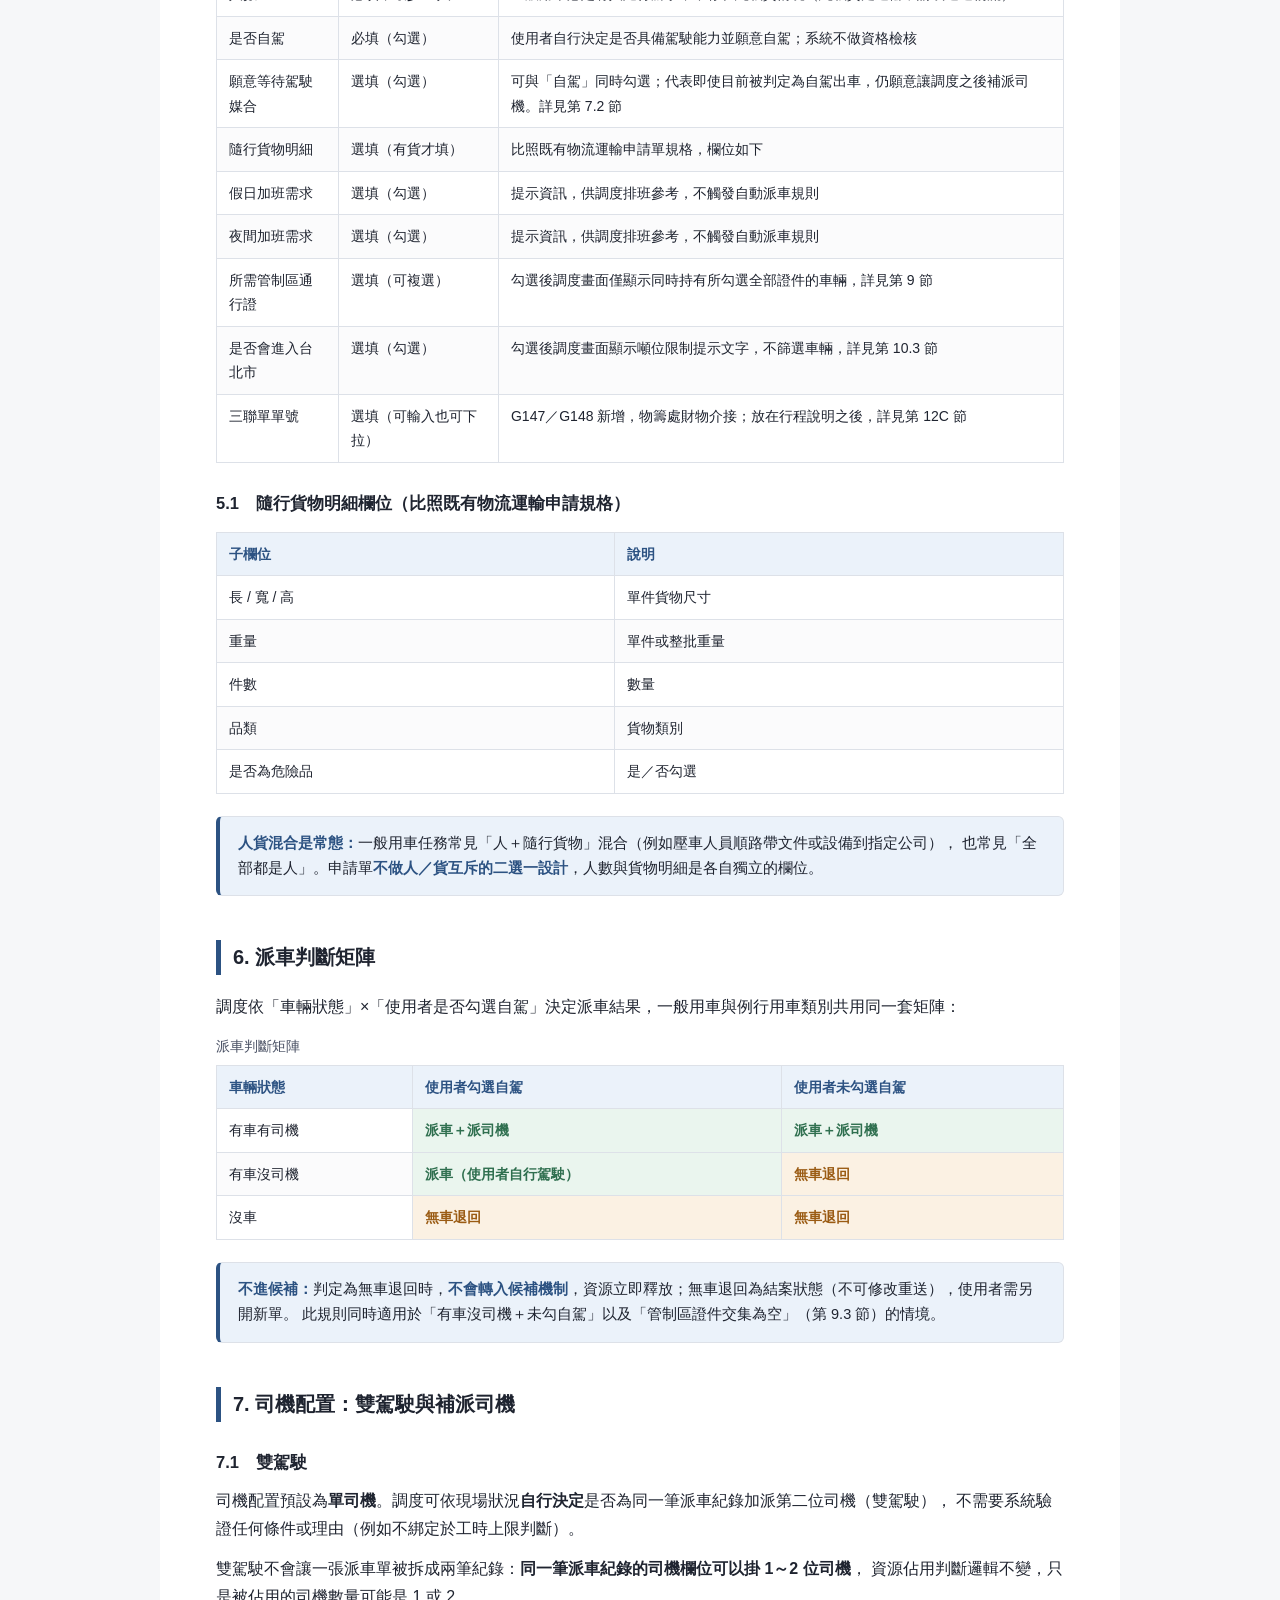
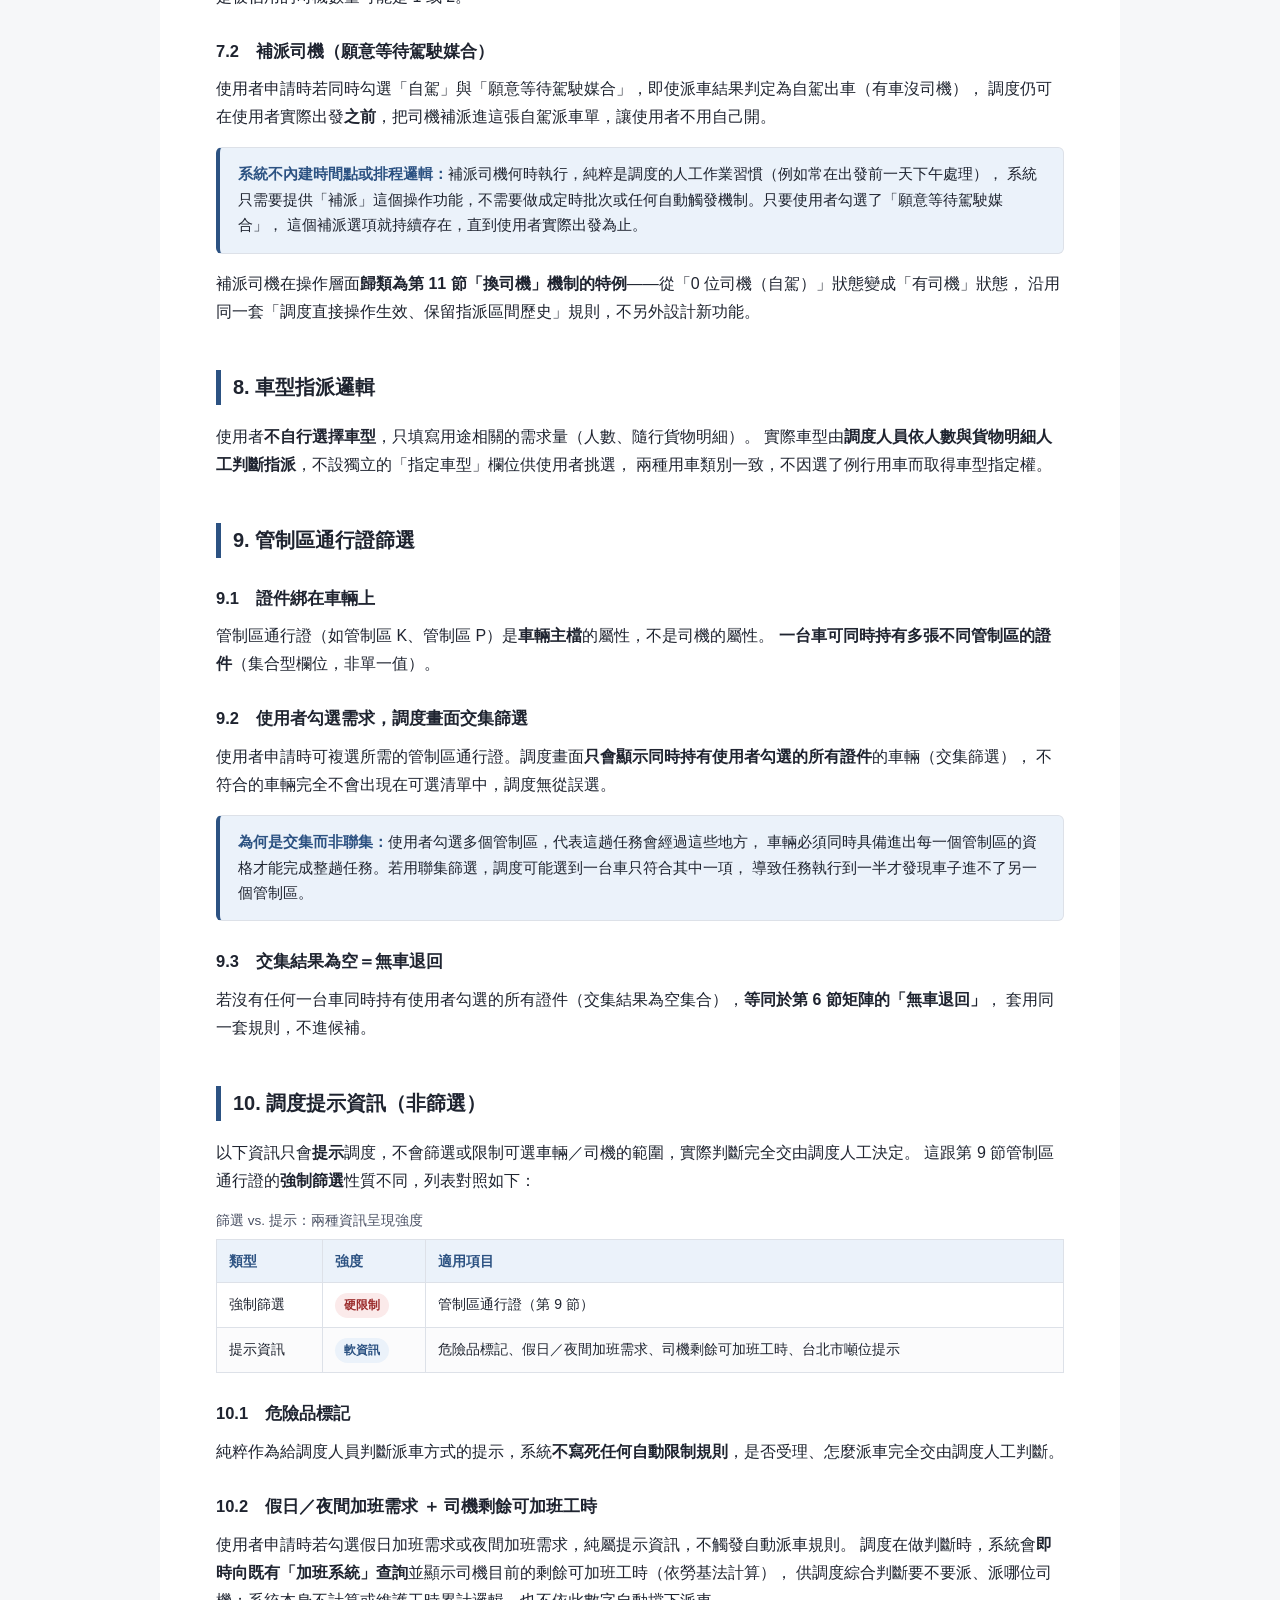
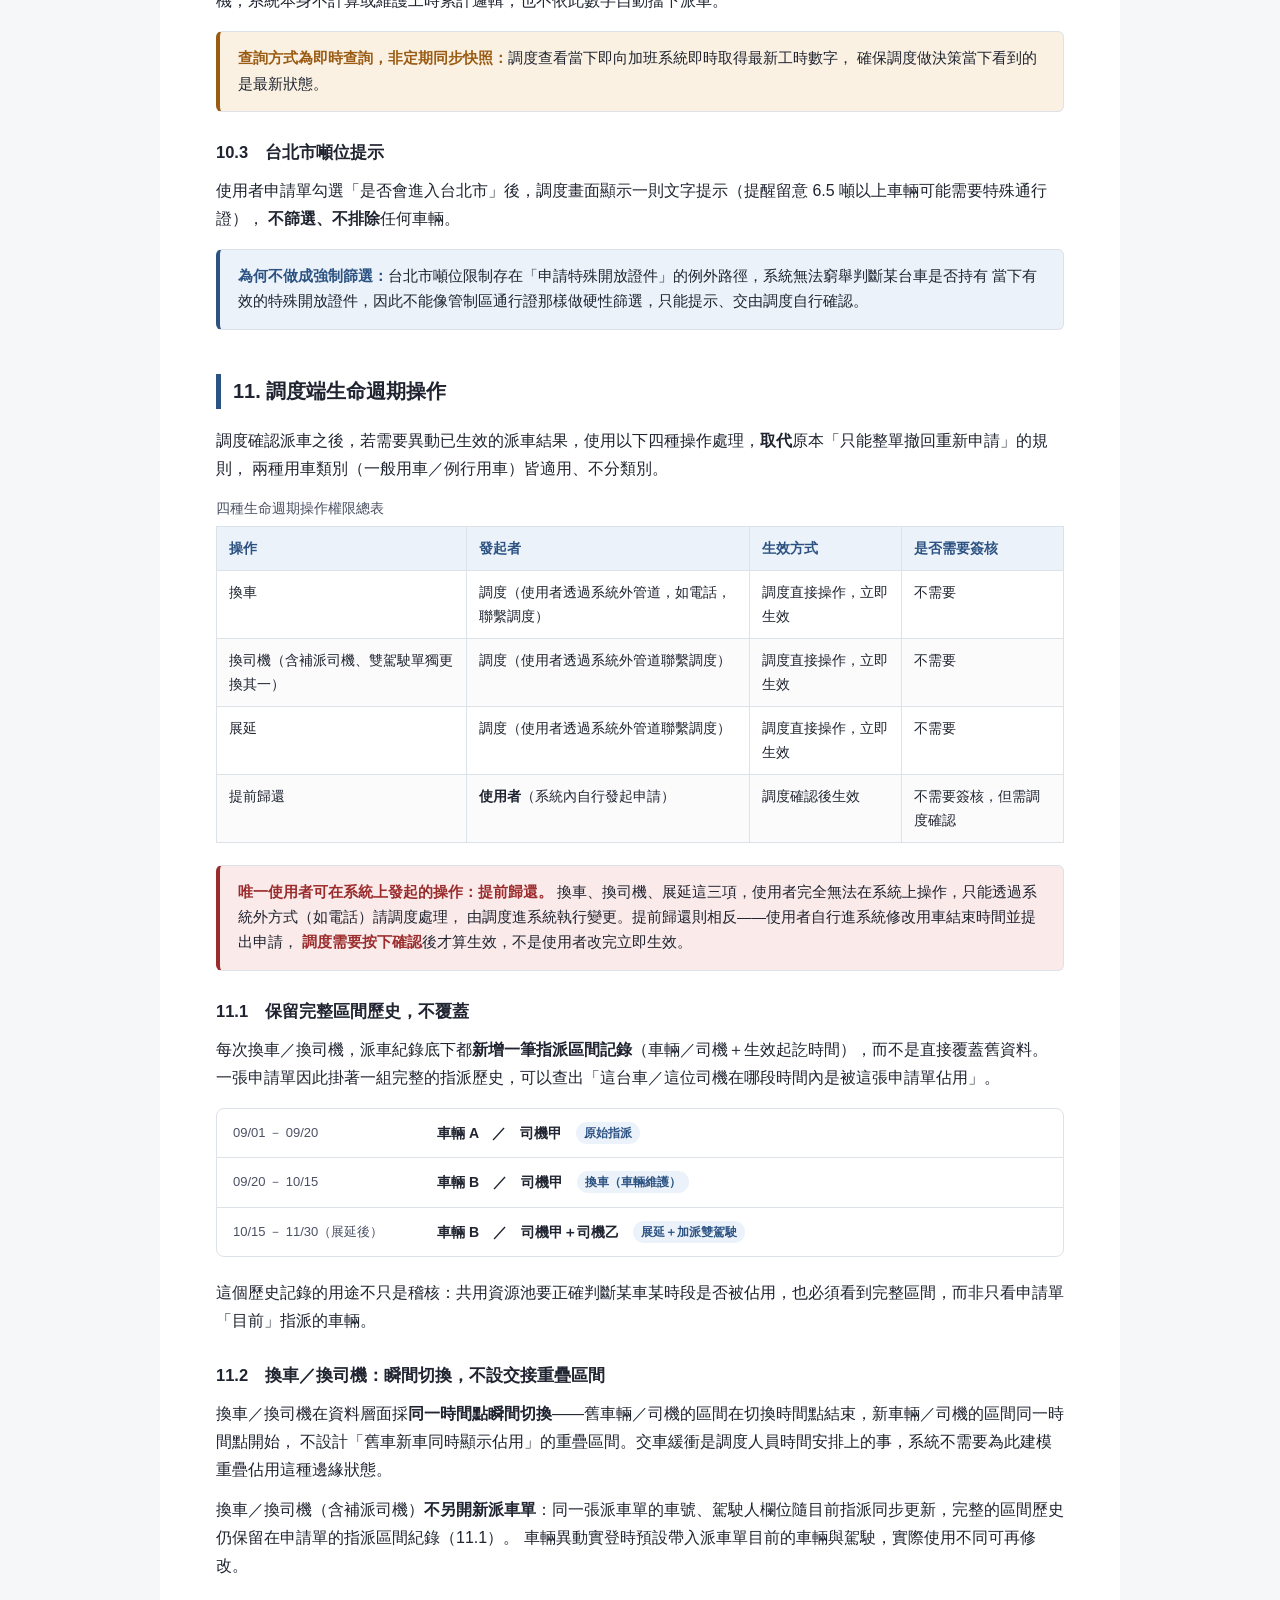
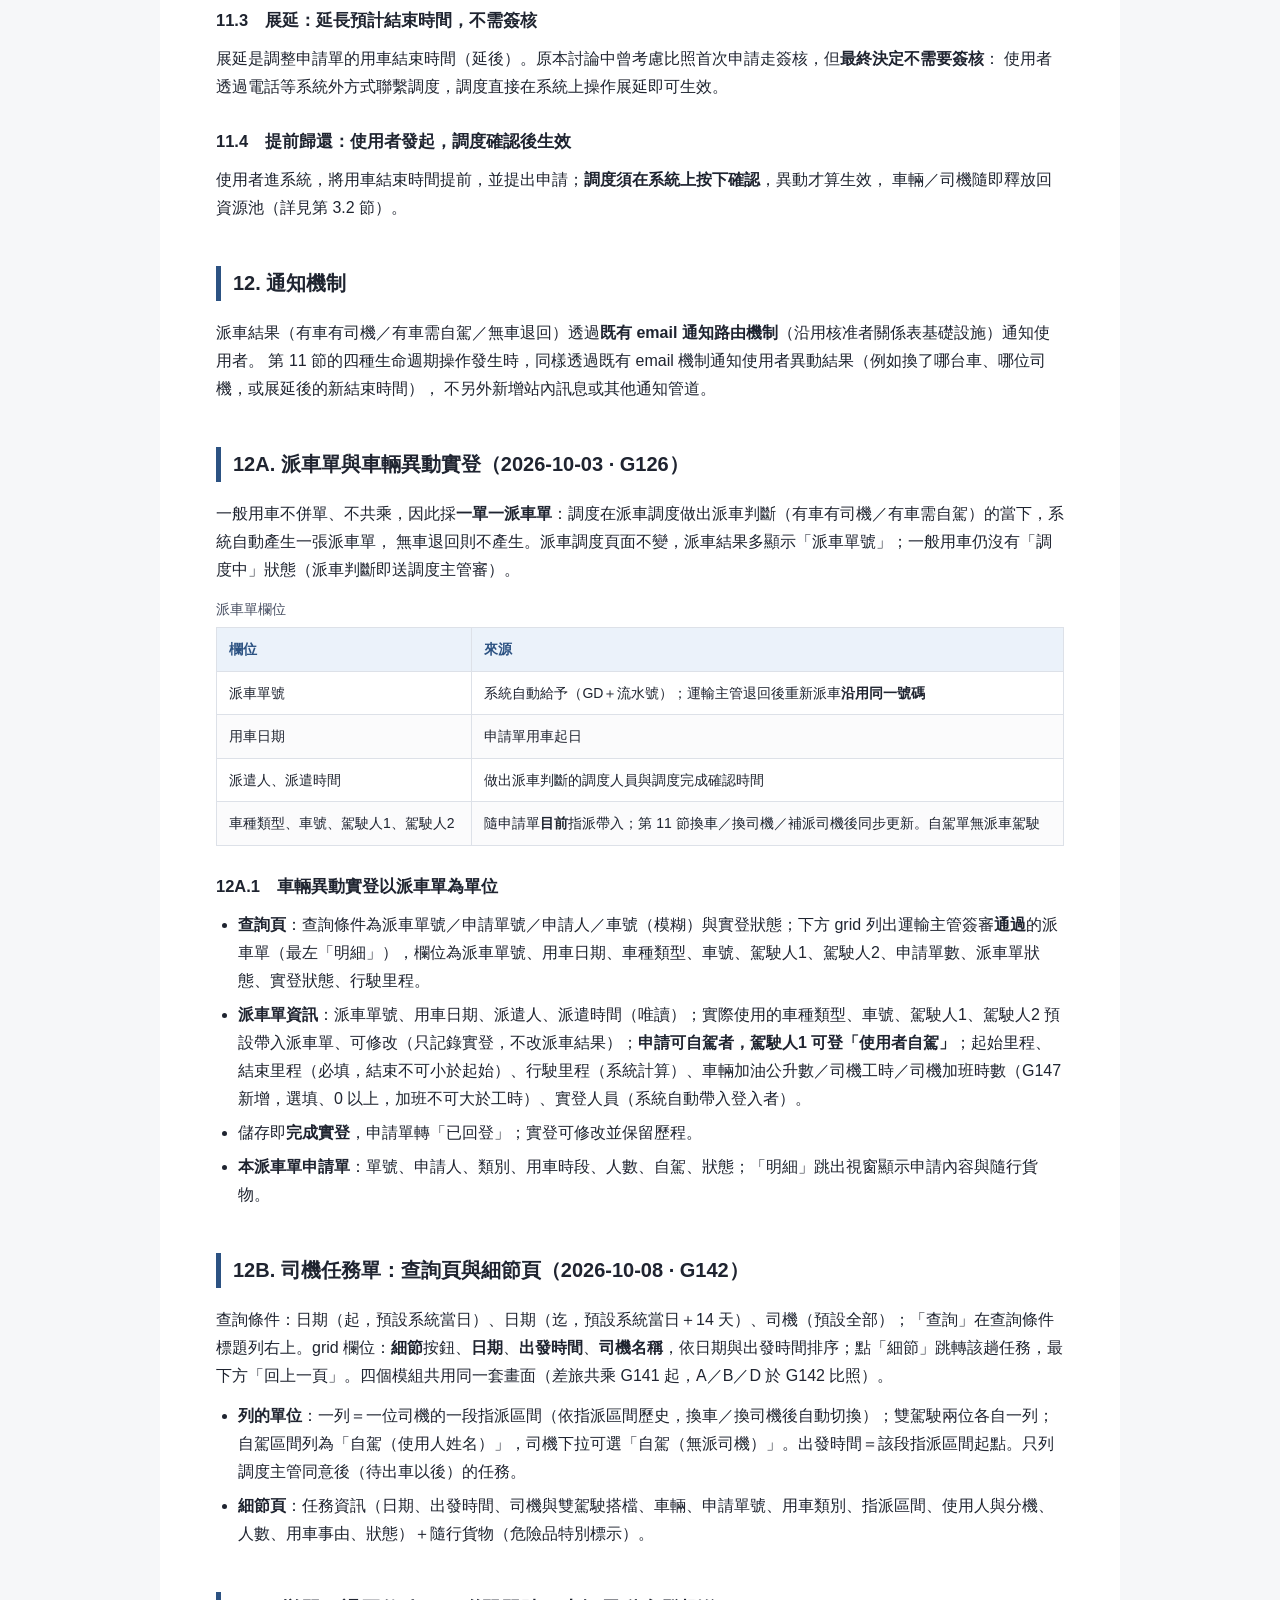
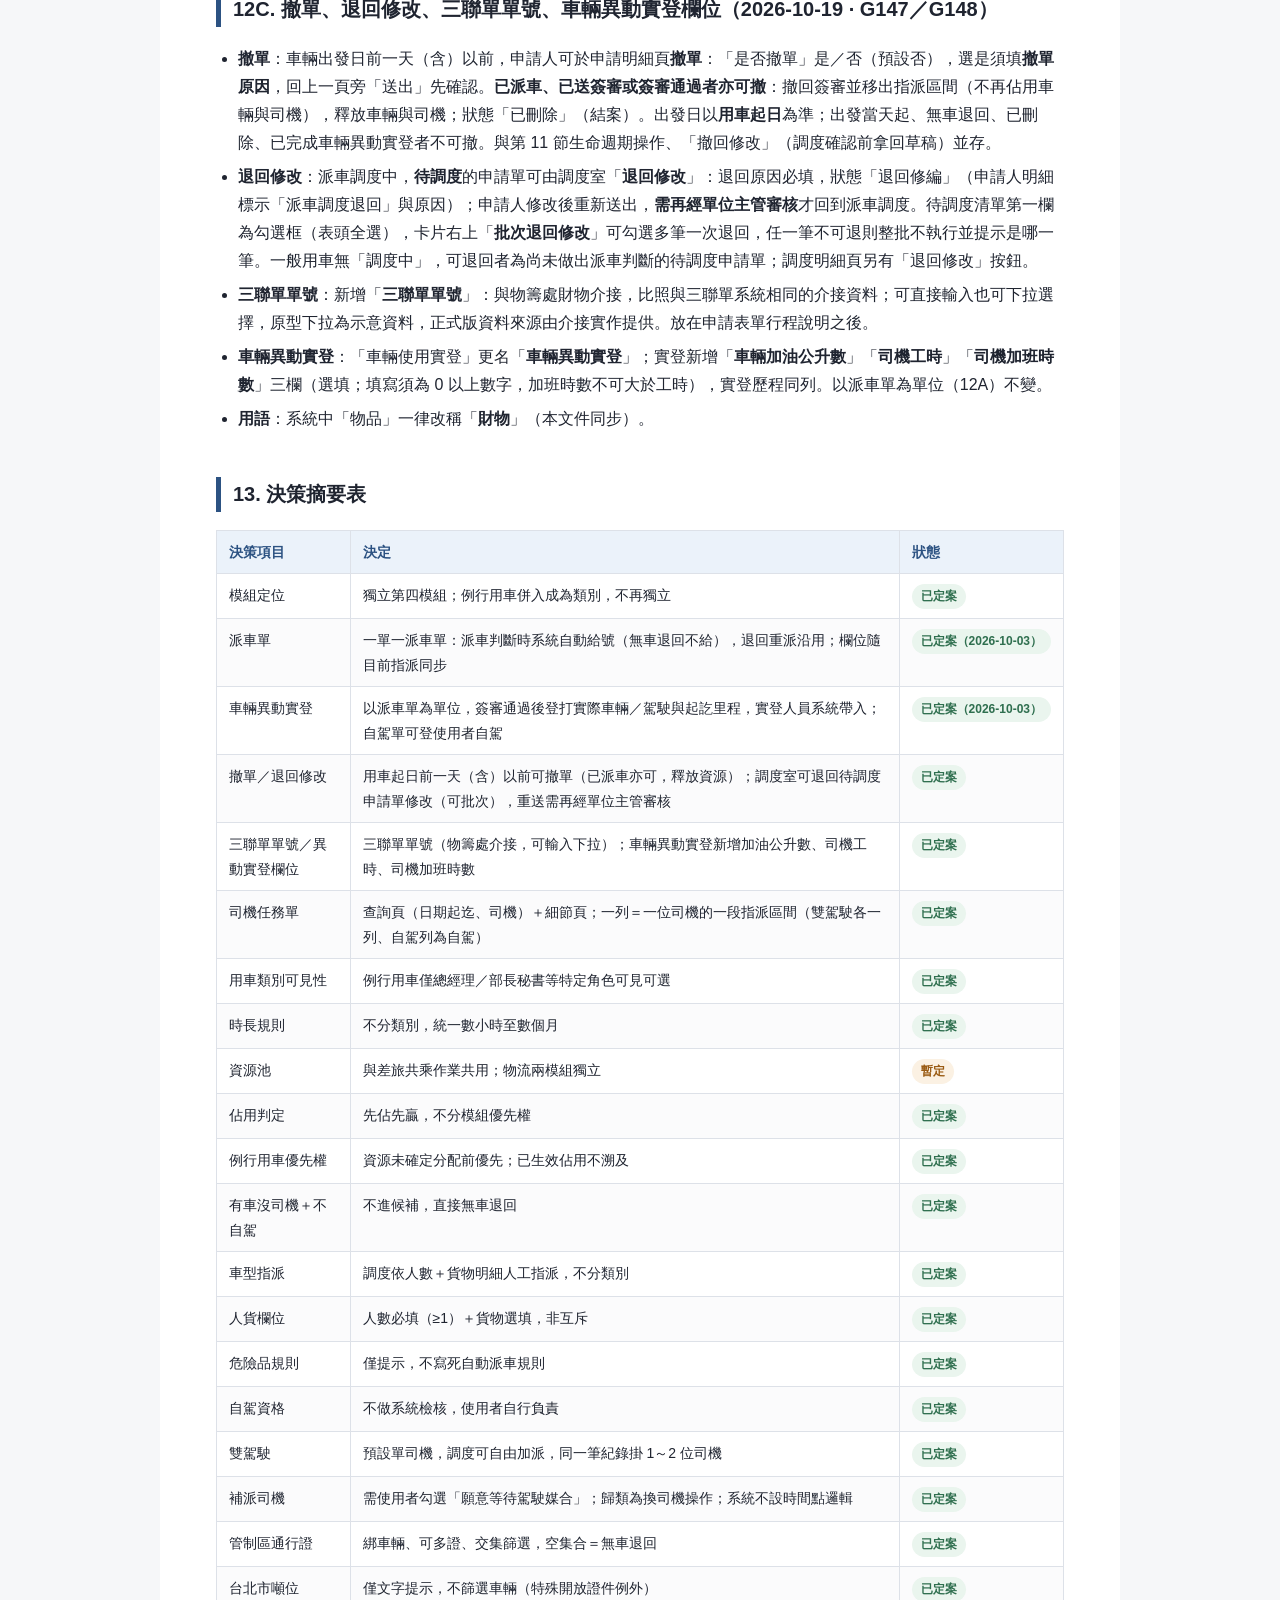
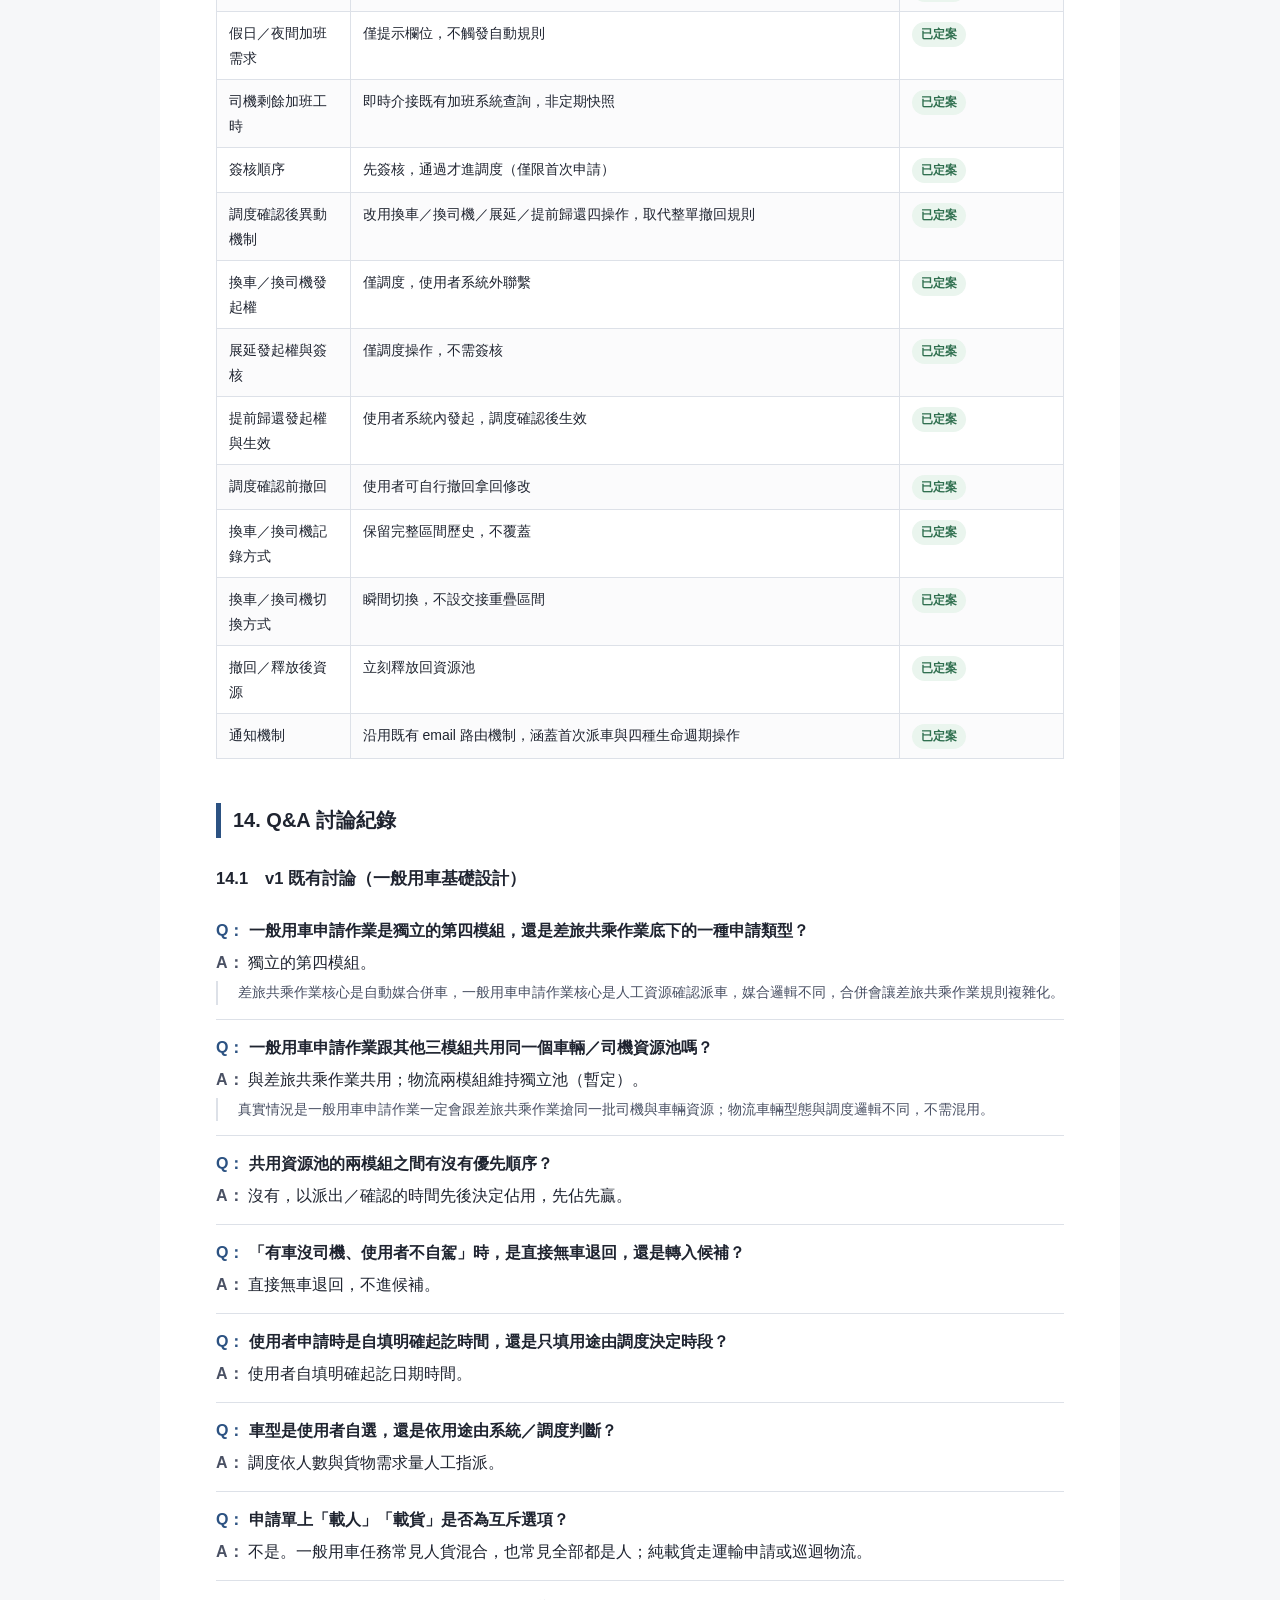
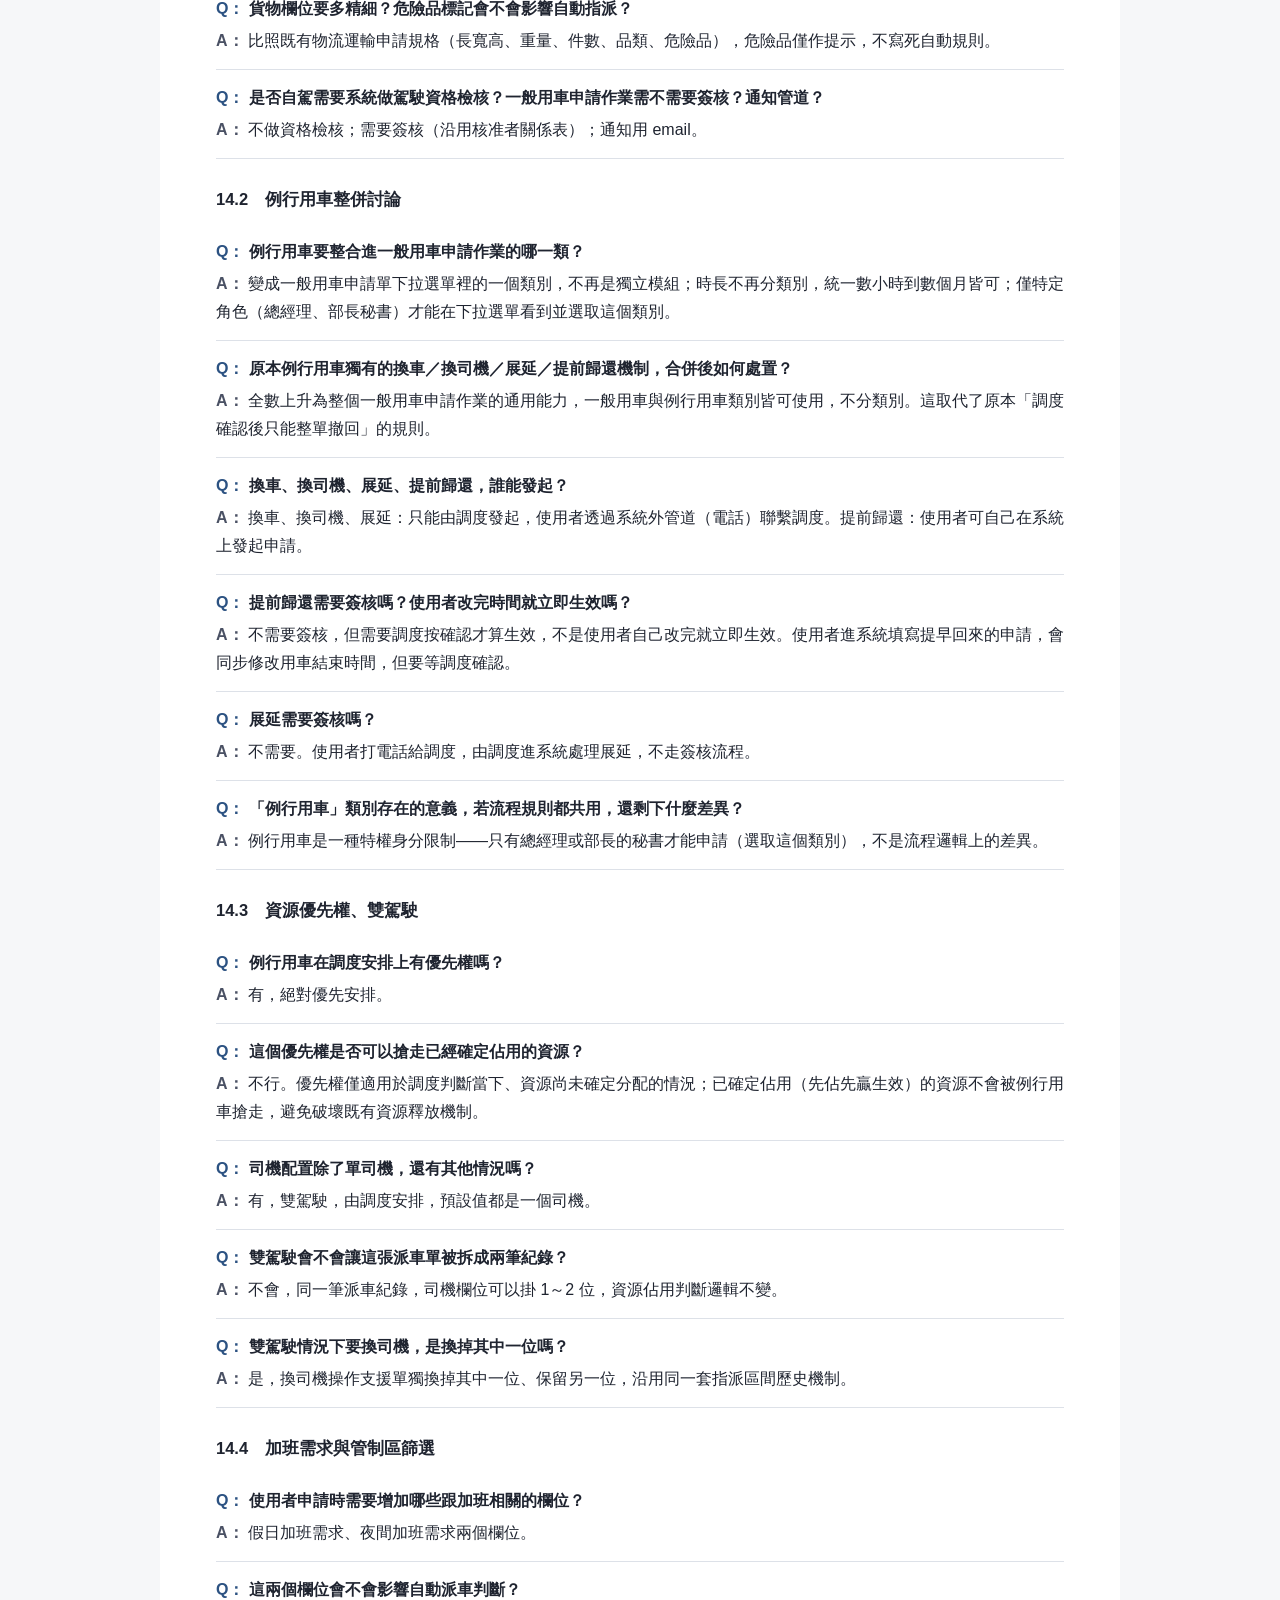
==== commit e92ab2d8: "規格同步：本模組流程補撤單與調度退回、修訂摘要、名詞解釋、LOGIC 開頭改四模組 Co-Authored-By: Claude Opus 5.5 <noreply@anthropic.com> Cl" ====
--- a/docs/一般用車模組_v2.html
+++ b/docs/一般用車模組_v2.html
@@ -282,7 +282,7 @@
   <div style="font-weight:700;font-size:1.05em;margin-bottom:6px;">申請單狀態（2026-10-03 狀態名稱對齊）</div>
   <div style="font-size:.92em;margin-bottom:10px;">四個作業模組的申請單一律只使用下列 11 種狀態（G122 定 10 種；「已刪除」為申請人撤單，G133／G147 起四模組皆可）。本文件中的舊狀態名稱已依此對齊；刪除的狀態以「已刪除」註記。</div>
   <table style="border-collapse:collapse;width:100%;font-size:.92em;"><tr><td style="padding:6px 10px;border-bottom:1px solid #ddd;white-space:nowrap;"><b>申請中</b></td><td style="padding:6px 10px;border-bottom:1px solid #ddd;">申請人暫存、尚未送出</td></tr><tr><td style="padding:6px 10px;border-bottom:1px solid #ddd;white-space:nowrap;"><b>待二級審</b></td><td style="padding:6px 10px;border-bottom:1px solid #ddd;">已送出，等待單位主管審核</td></tr><tr><td style="padding:6px 10px;border-bottom:1px solid #ddd;white-space:nowrap;"><b>退回修編</b></td><td style="padding:6px 10px;border-bottom:1px solid #ddd;">單位主管退回，或派車調度退回使用者修改（院區財物轉運、差旅共乘、一般用車，G147）；申請人修改後重送，重送需再經單位主管審核</td></tr><tr><td style="padding:6px 10px;border-bottom:1px solid #ddd;white-space:nowrap;"><b>待調度</b></td><td style="padding:6px 10px;border-bottom:1px solid #ddd;">單位主管同意，等待調度派車</td></tr><tr><td style="padding:6px 10px;border-bottom:1px solid #ddd;white-space:nowrap;"><b>無車退回</b></td><td style="padding:6px 10px;border-bottom:1px solid #ddd;">調度將待調度的申請單退回（原因必填），結案不可再動</td></tr><tr><td style="padding:6px 10px;border-bottom:1px solid #ddd;white-space:nowrap;"><b>調度中</b></td><td style="padding:6px 10px;border-bottom:1px solid #ddd;">調度產生派車單、申請單併入，派車單尚未送審</td></tr><tr><td style="padding:6px 10px;border-bottom:1px solid #ddd;white-space:nowrap;"><b>調度主管審</b></td><td style="padding:6px 10px;border-bottom:1px solid #ddd;">派車單送審給調度主管（運輸主管簽審）</td></tr><tr><td style="padding:6px 10px;border-bottom:1px solid #ddd;white-space:nowrap;"><b>待出車</b></td><td style="padding:6px 10px;border-bottom:1px solid #ddd;">調度主管同意</td></tr><tr><td style="padding:6px 10px;border-bottom:1px solid #ddd;white-space:nowrap;"><b>已出車</b></td><td style="padding:6px 10px;border-bottom:1px solid #ddd;">系統時間到達收貨／出發時間</td></tr><tr><td style="padding:6px 10px;border-bottom:1px solid #ddd;white-space:nowrap;"><b>已回登</b></td><td style="padding:6px 10px;border-bottom:1px solid #ddd;">車輛異動實登登錄里程完畢</td></tr><tr><td style="padding:6px 10px;border-bottom:1px solid #ddd;white-space:nowrap;"><b>已刪除</b></td><td style="padding:6px 10px;border-bottom:1px solid #ddd;">申請人撤單（車輛出發日前一天（含）以前；已派車、已簽審者亦可，釋放車輛與司機，G147），結案</td></tr></table>
-  <div style="font-size:.92em;margin-top:10px;"><b>本模組流程</b>：申請中（暫存／撤回修改）→ 待二級審（單位主管審核）→（退回修編）→ 待調度 →（無車退回：原「無車可派」）→ 調度主管審（派車判斷即產生派車單並送審；一單一派車單，無「調度中」）→ 待出車 → 已出車（用車起時間）→ 已回登（以派車單登打車輛異動實登，見 12A）。</div>
+  <div style="font-size:.92em;margin-top:10px;"><b>本模組流程</b>：申請中（暫存／撤回修改）→ 待二級審（單位主管審核）→（退回修編）→ 待調度 →（無車退回：原「無車可派」）→ 調度主管審（派車判斷即產生派車單並送審；一單一派車單，無「調度中」）→ 待出車 → 已出車（用車起時間）→ 已回登（以派車單登打車輛異動實登，見 12A）。（退回修編：單位主管退回，或派車調度退回使用者修改，重送需再經單位主管審，G147）；用車起日前一天（含）以前申請人可撤單 → 已刪除（已派車、已簽審亦可，釋放車輛與司機，G147，見 12C）。</div>
   <div style="font-size:.92em;margin-top:6px;"><b>舊名稱對照</b>：草稿→申請中｜待主管簽核→待二級審｜已核准待調度→待調度｜無車可派→無車退回（結案，不送簽審，立即通知）｜已派車→調度主管審／待出車｜行程完成→已回登｜已撤回（整單撤回）、已歸還（未出車，整段提前歸還）→已刪除（提前歸還須晚於用車起時）。調度主管退回時回「待調度」。</div>
 </div>
 
@@ -302,6 +302,10 @@
     <h3 style="margin-top:14px;">2026-10-19 更新：業管會議修訂（G147／G148）</h3>
     <ul>
       <li>新增第 12C 節：用車起日前一天（含）以前可撤單（已派車、已簽審亦可，釋放車輛與司機）；派車調度可退回使用者修改、批次退回；新增三聯單單號（物籌處介接）；車輛使用實登更名車輛異動實登並新增加油公升數、司機工時、司機加班時數；用語「物品」改「財物」。</li>
+    </ul>
+    <h3 style="margin-top:14px;">2026-10-19 規格同步（G149）</h3>
+    <ul>
+      <li>第 5 節申請單欄位補「三聯單單號」；12A.1 實登欄位補加油公升數、司機工時、司機加班時數；狀態表新增「已刪除」、「退回修編」補調度退回。</li>
     </ul>
     <h3 style="margin-top:14px;">2026-10-08 更新：司機任務單改為查詢頁＋細節頁（G142）</h3>
     <ul>
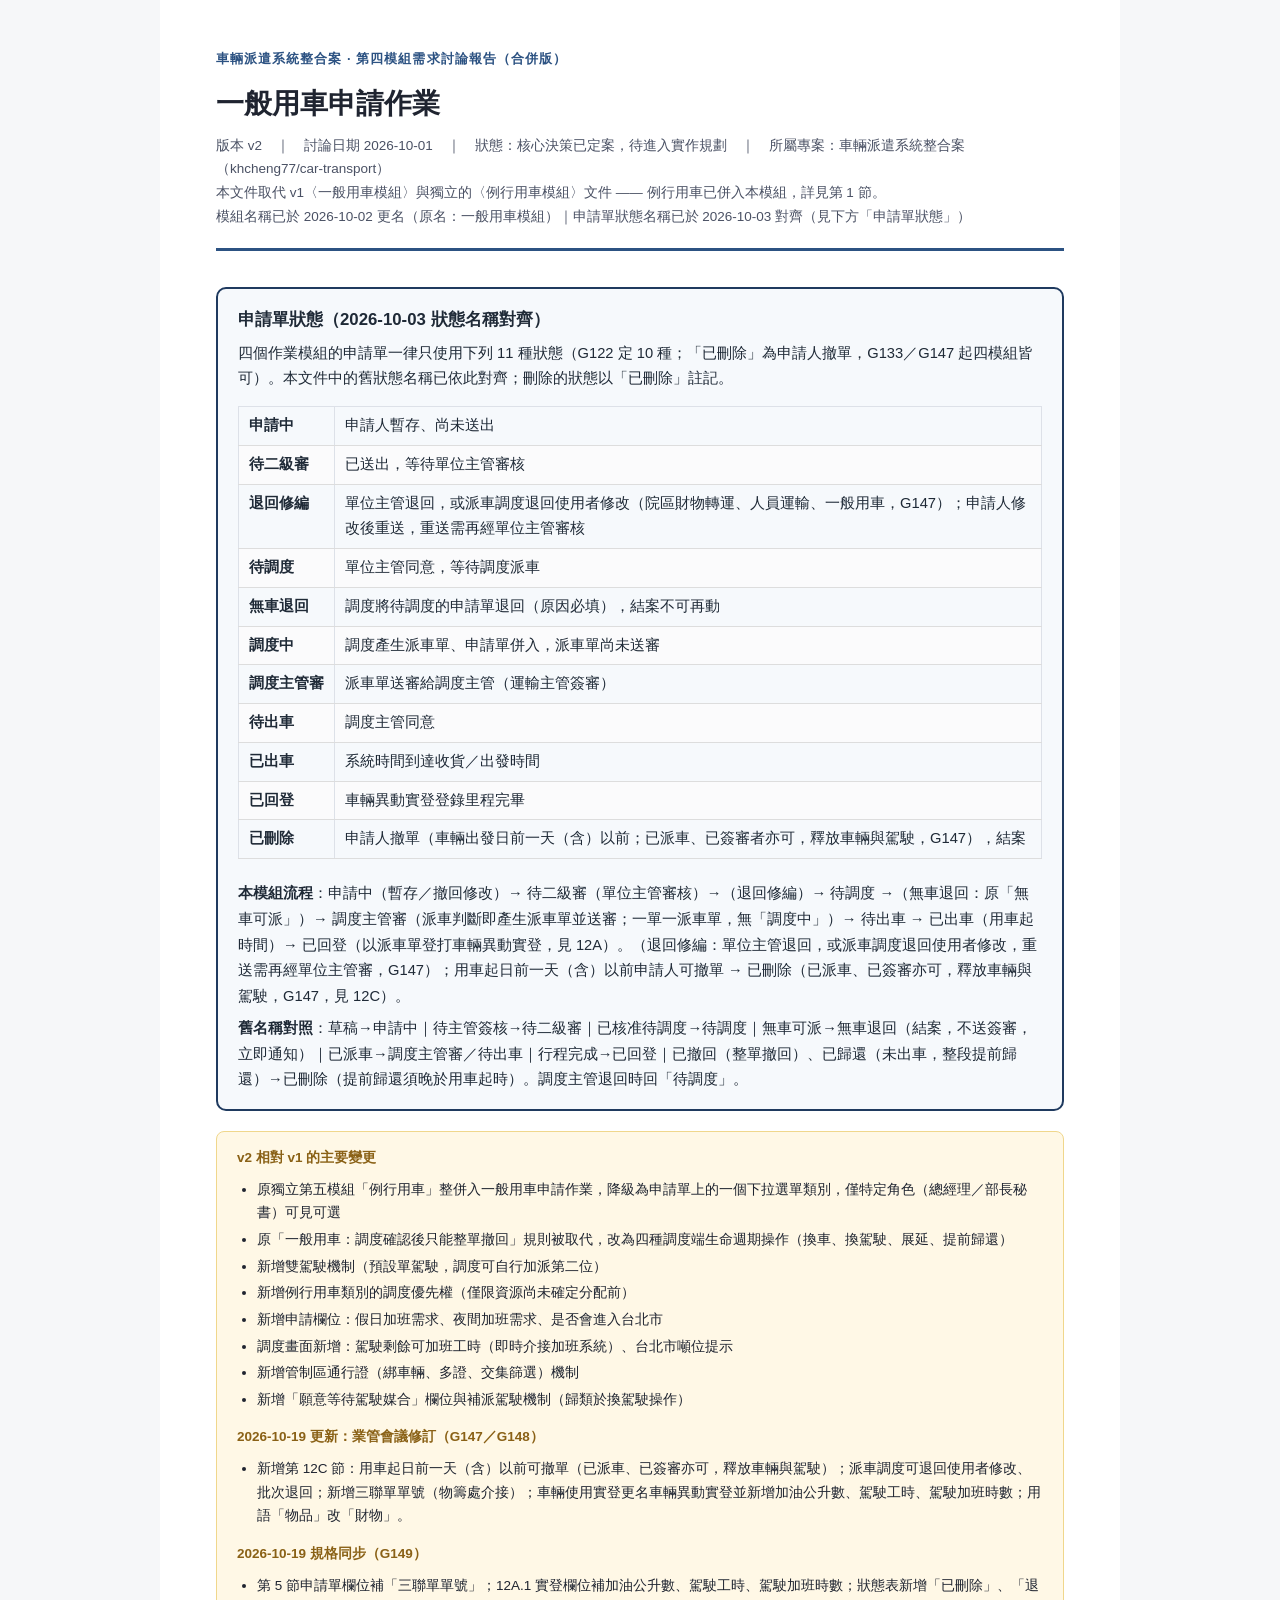
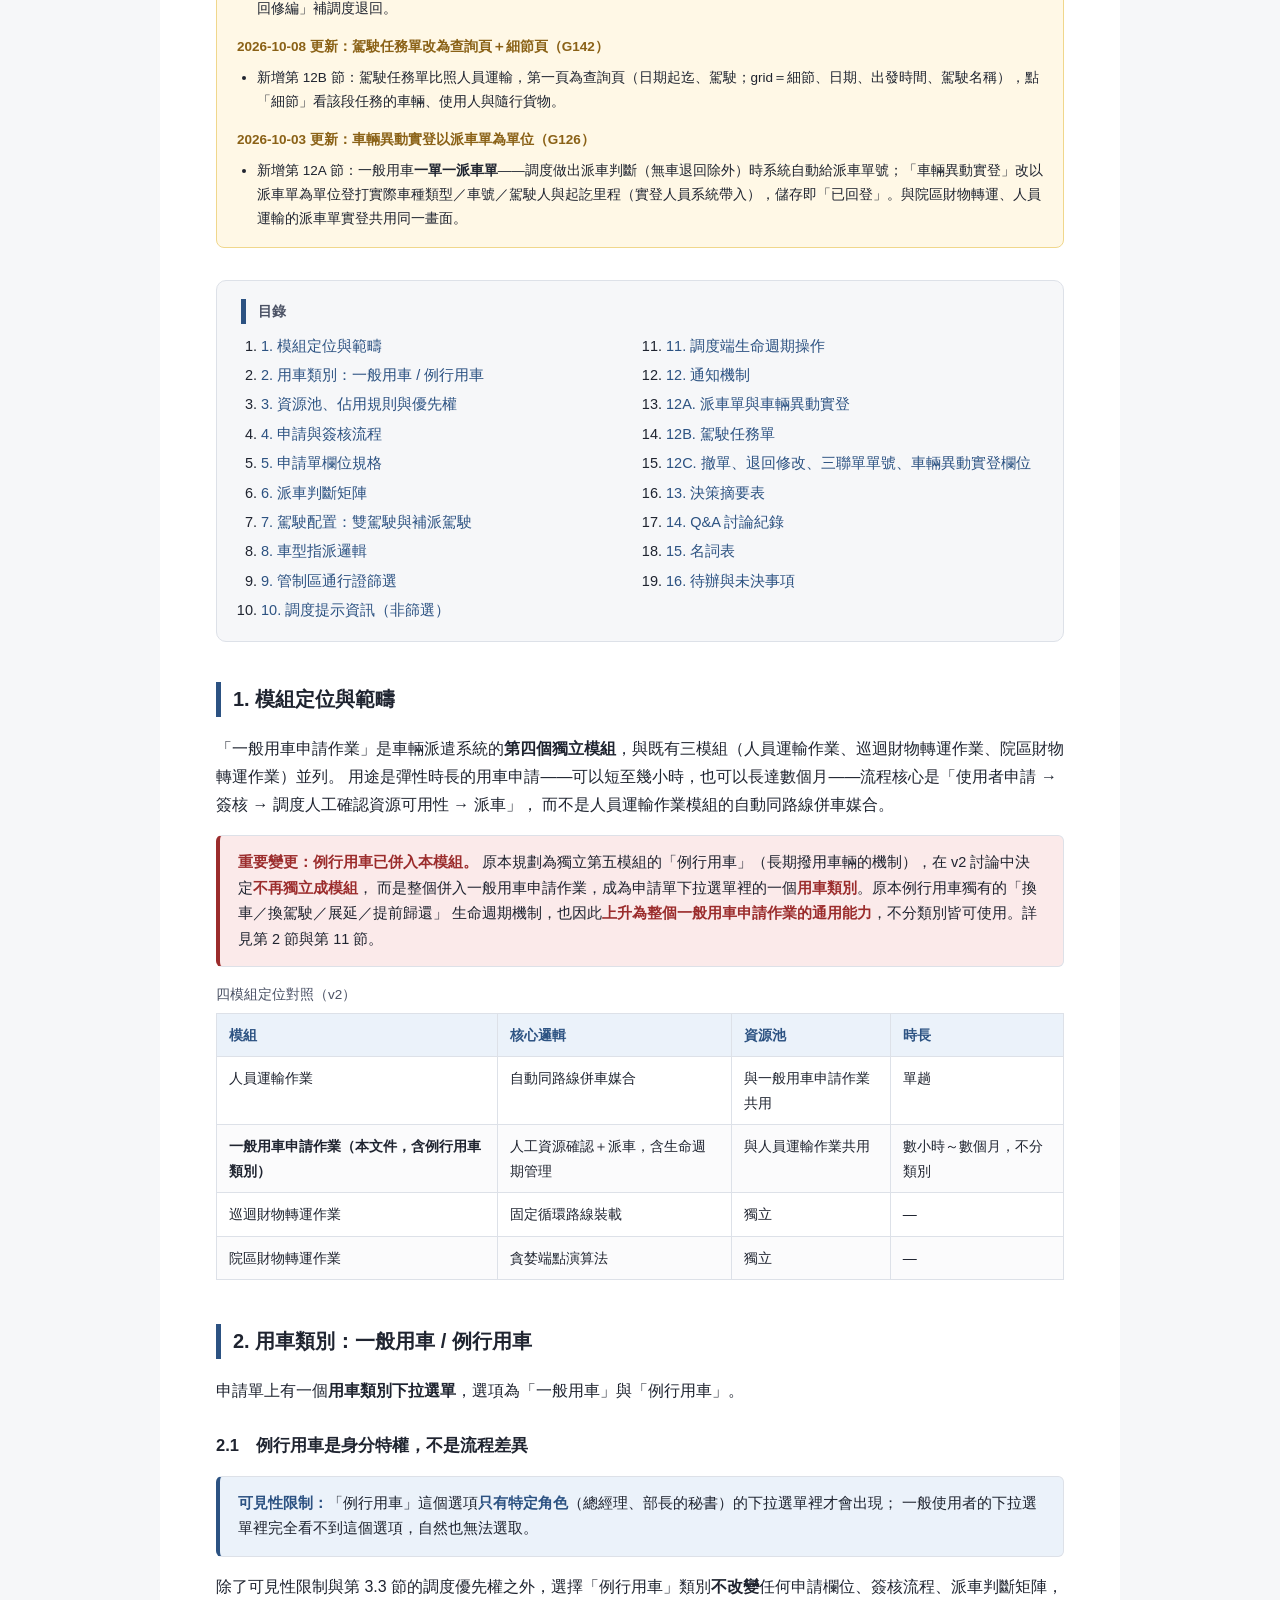
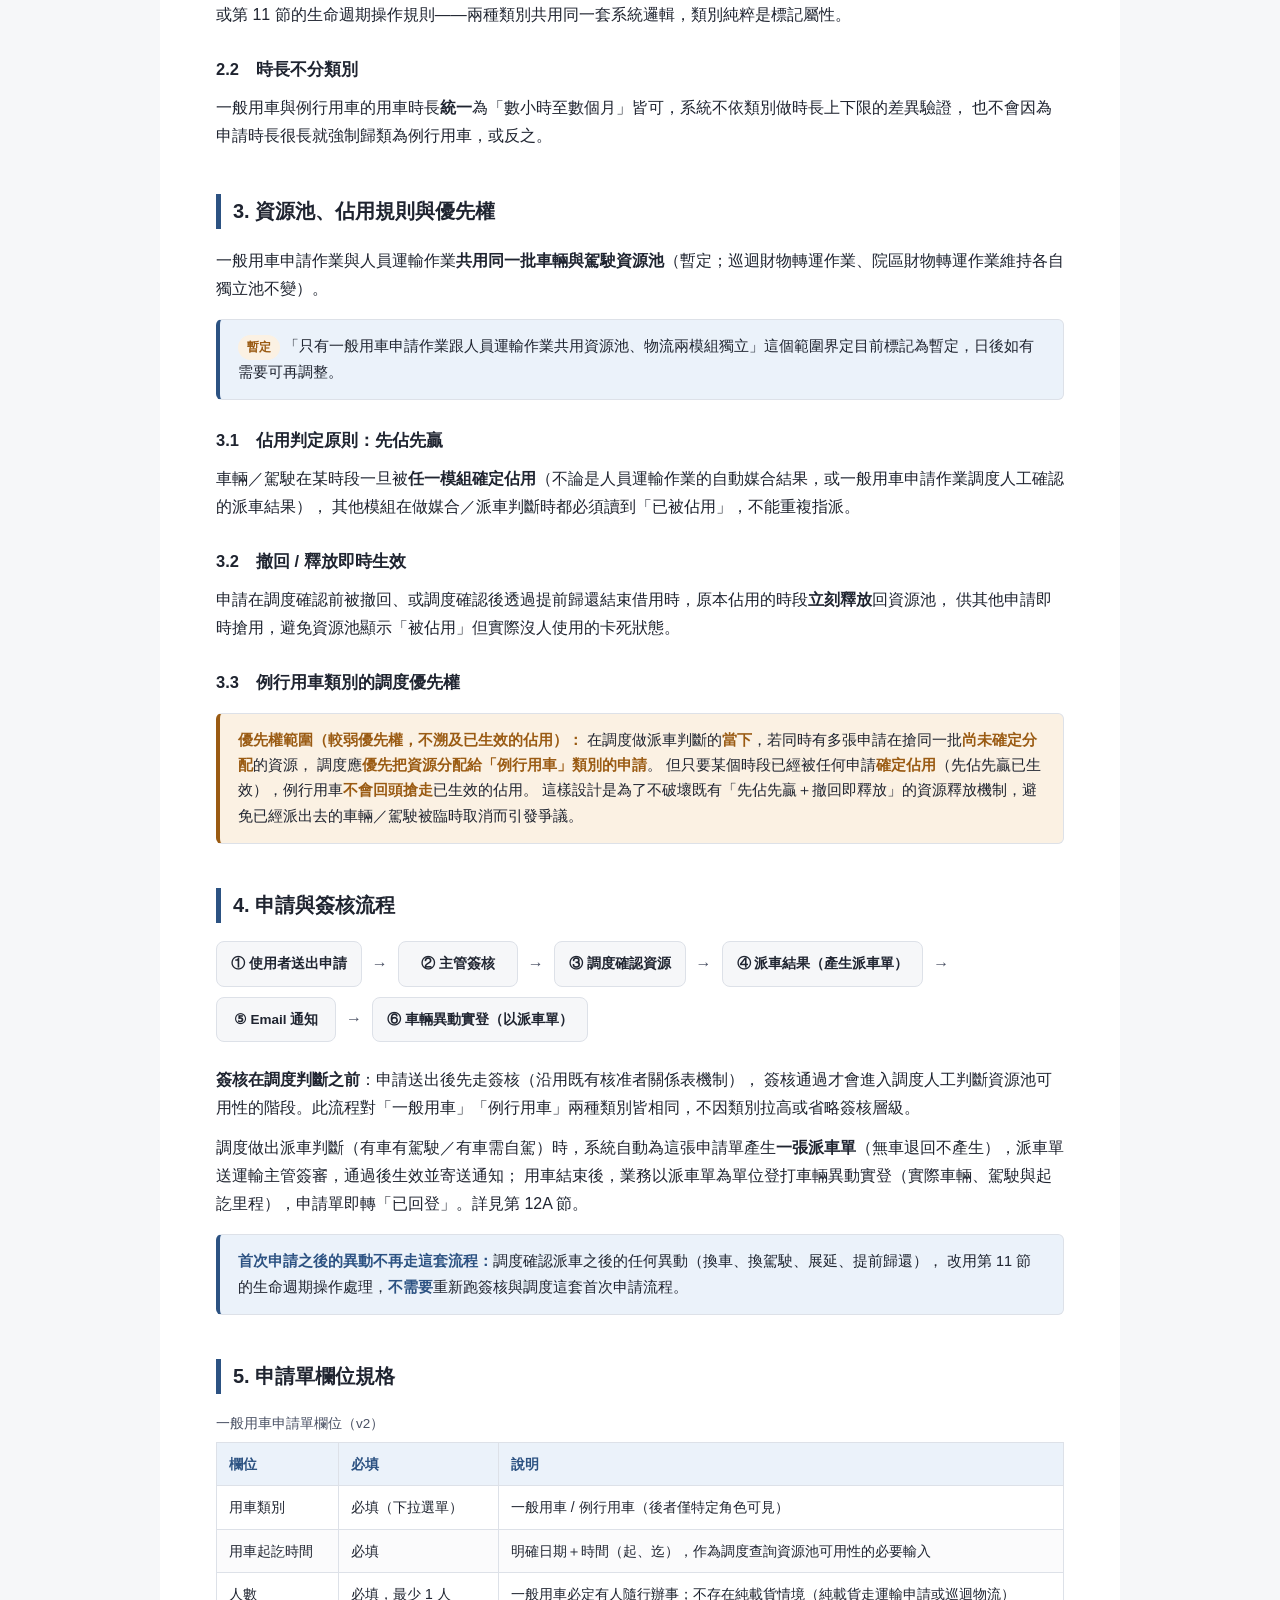
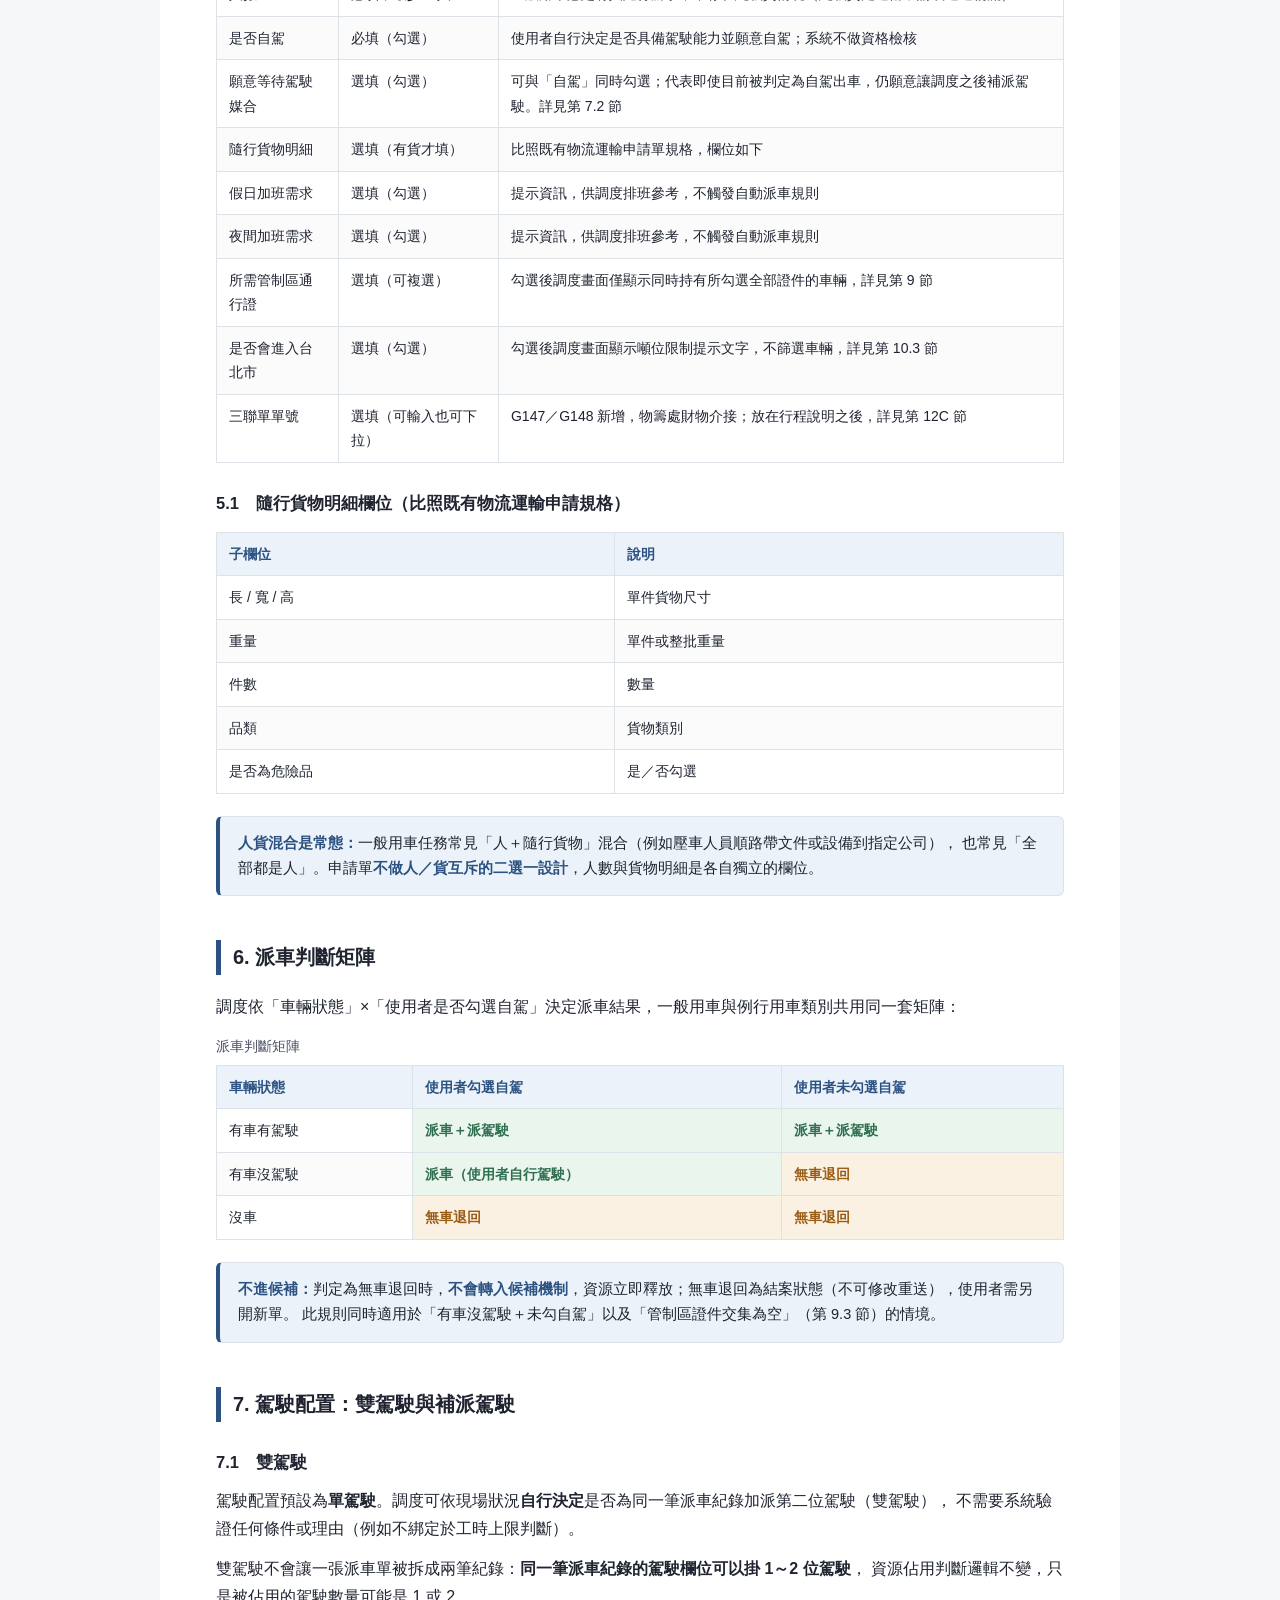
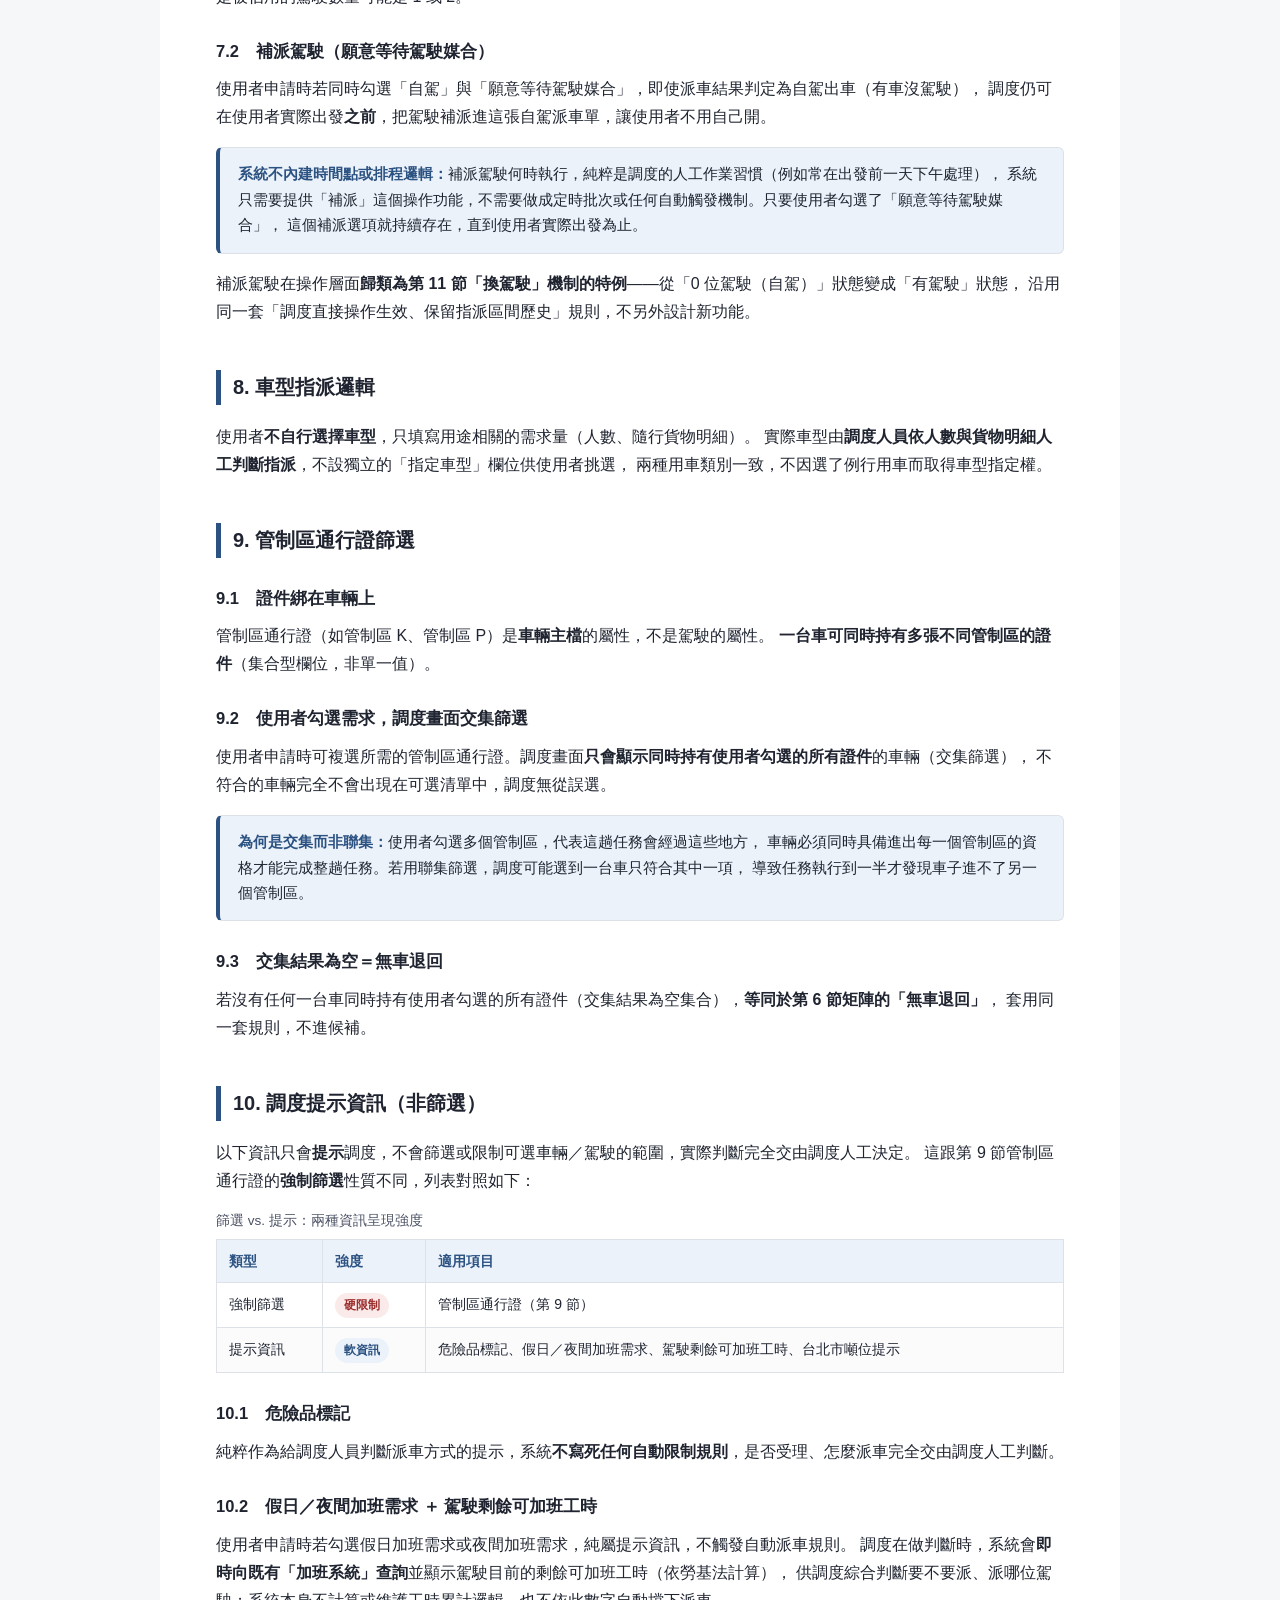
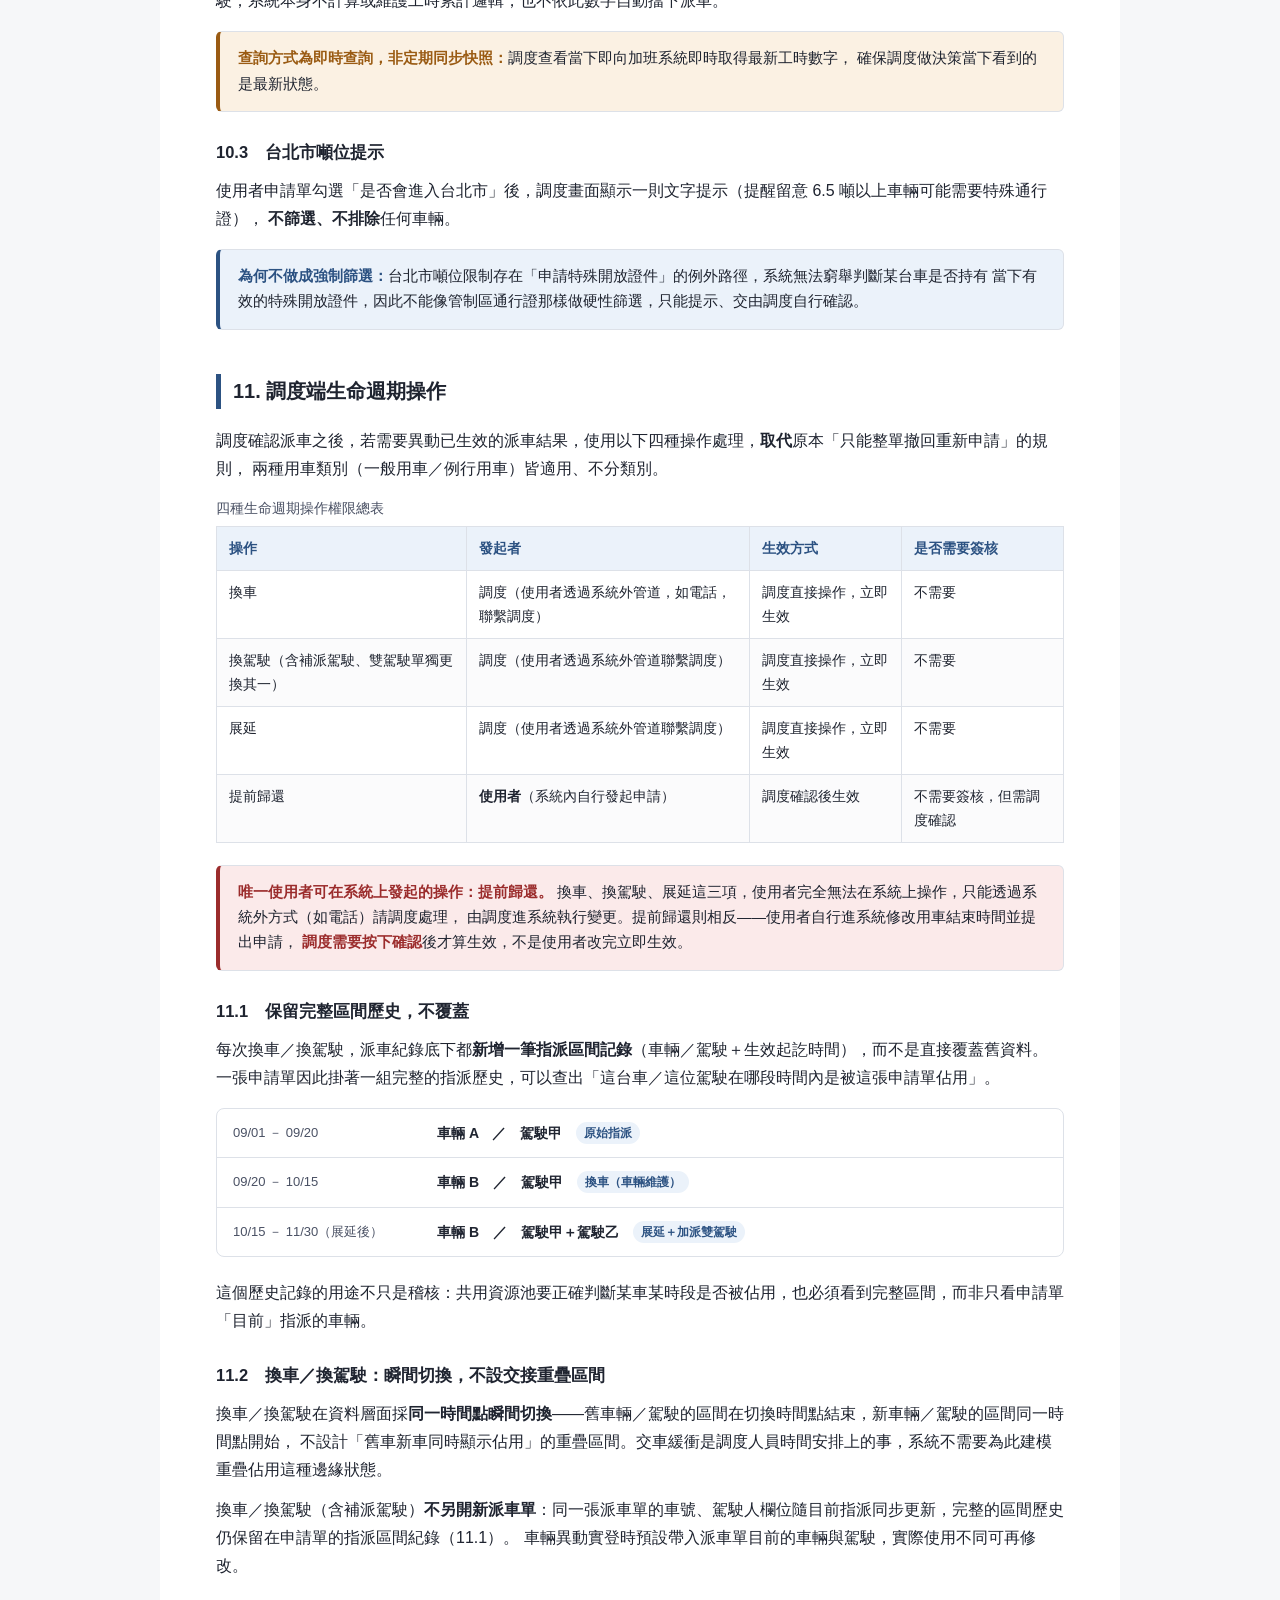
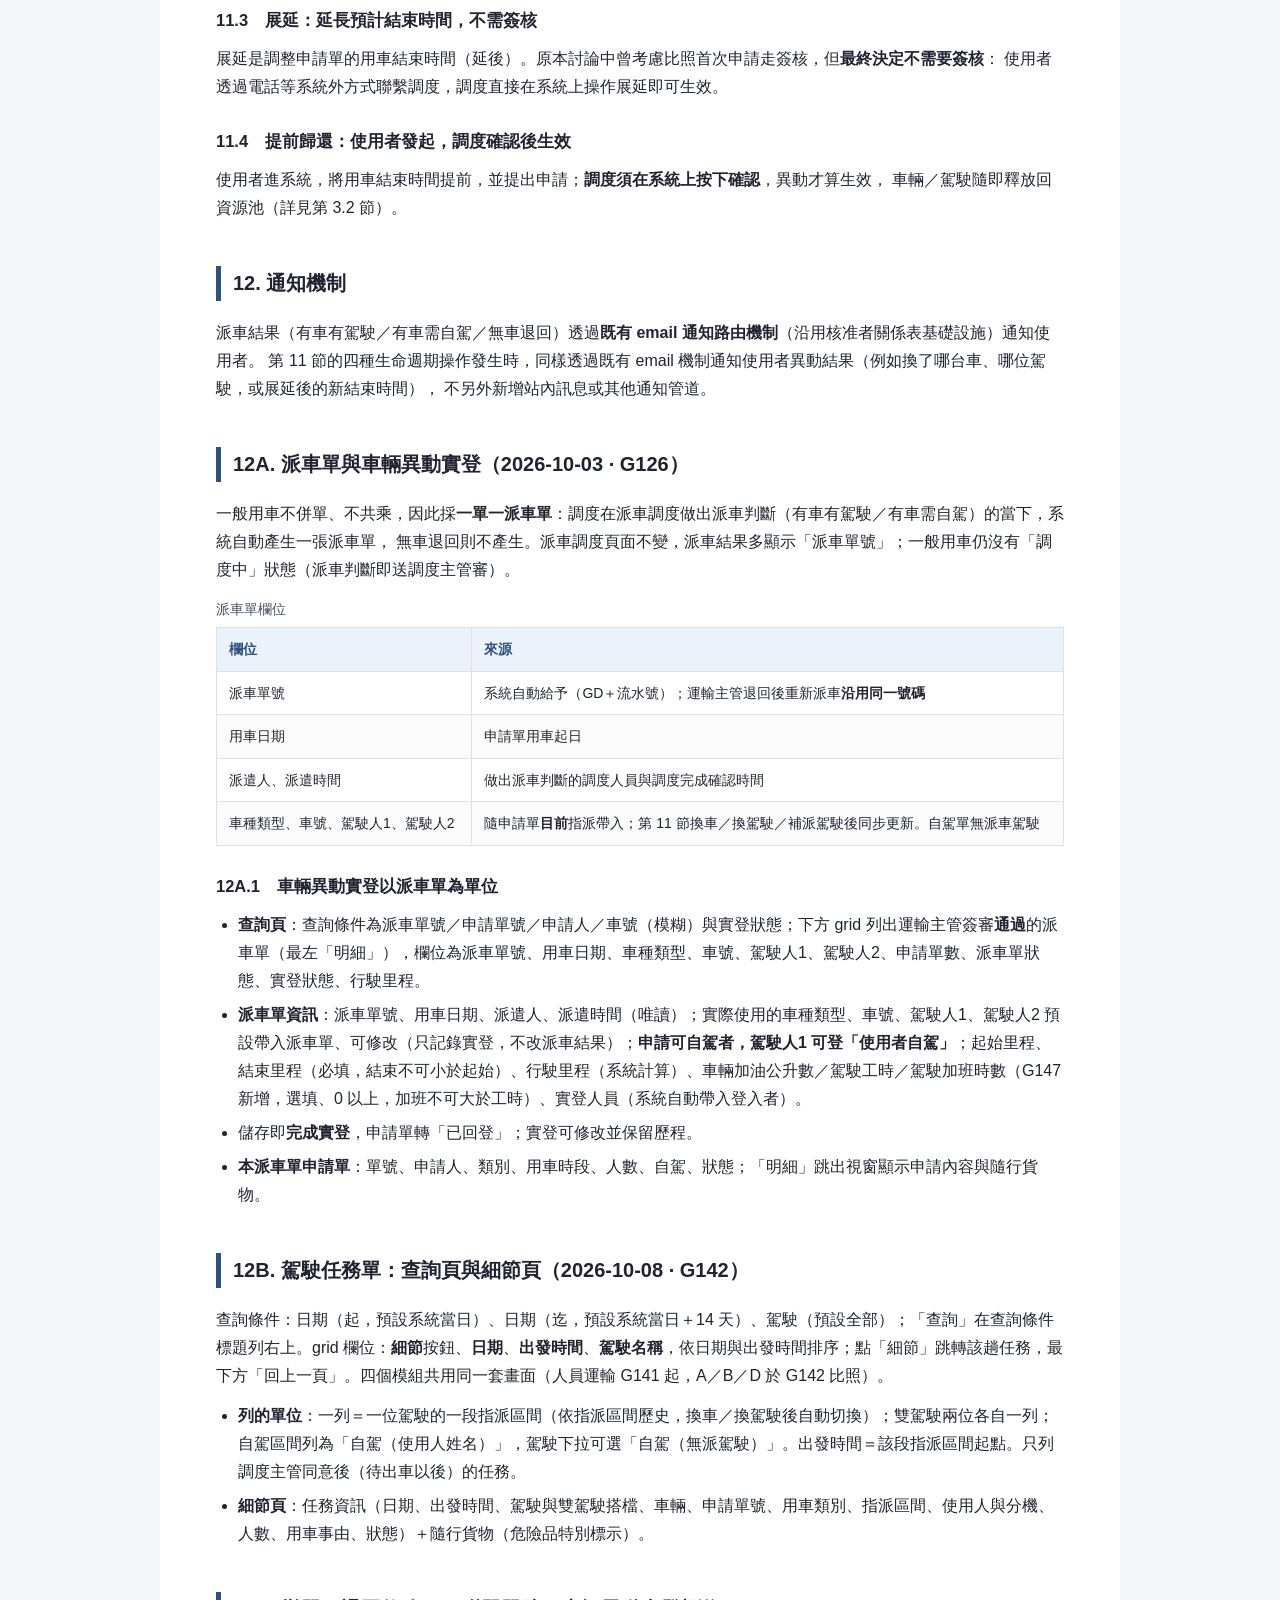
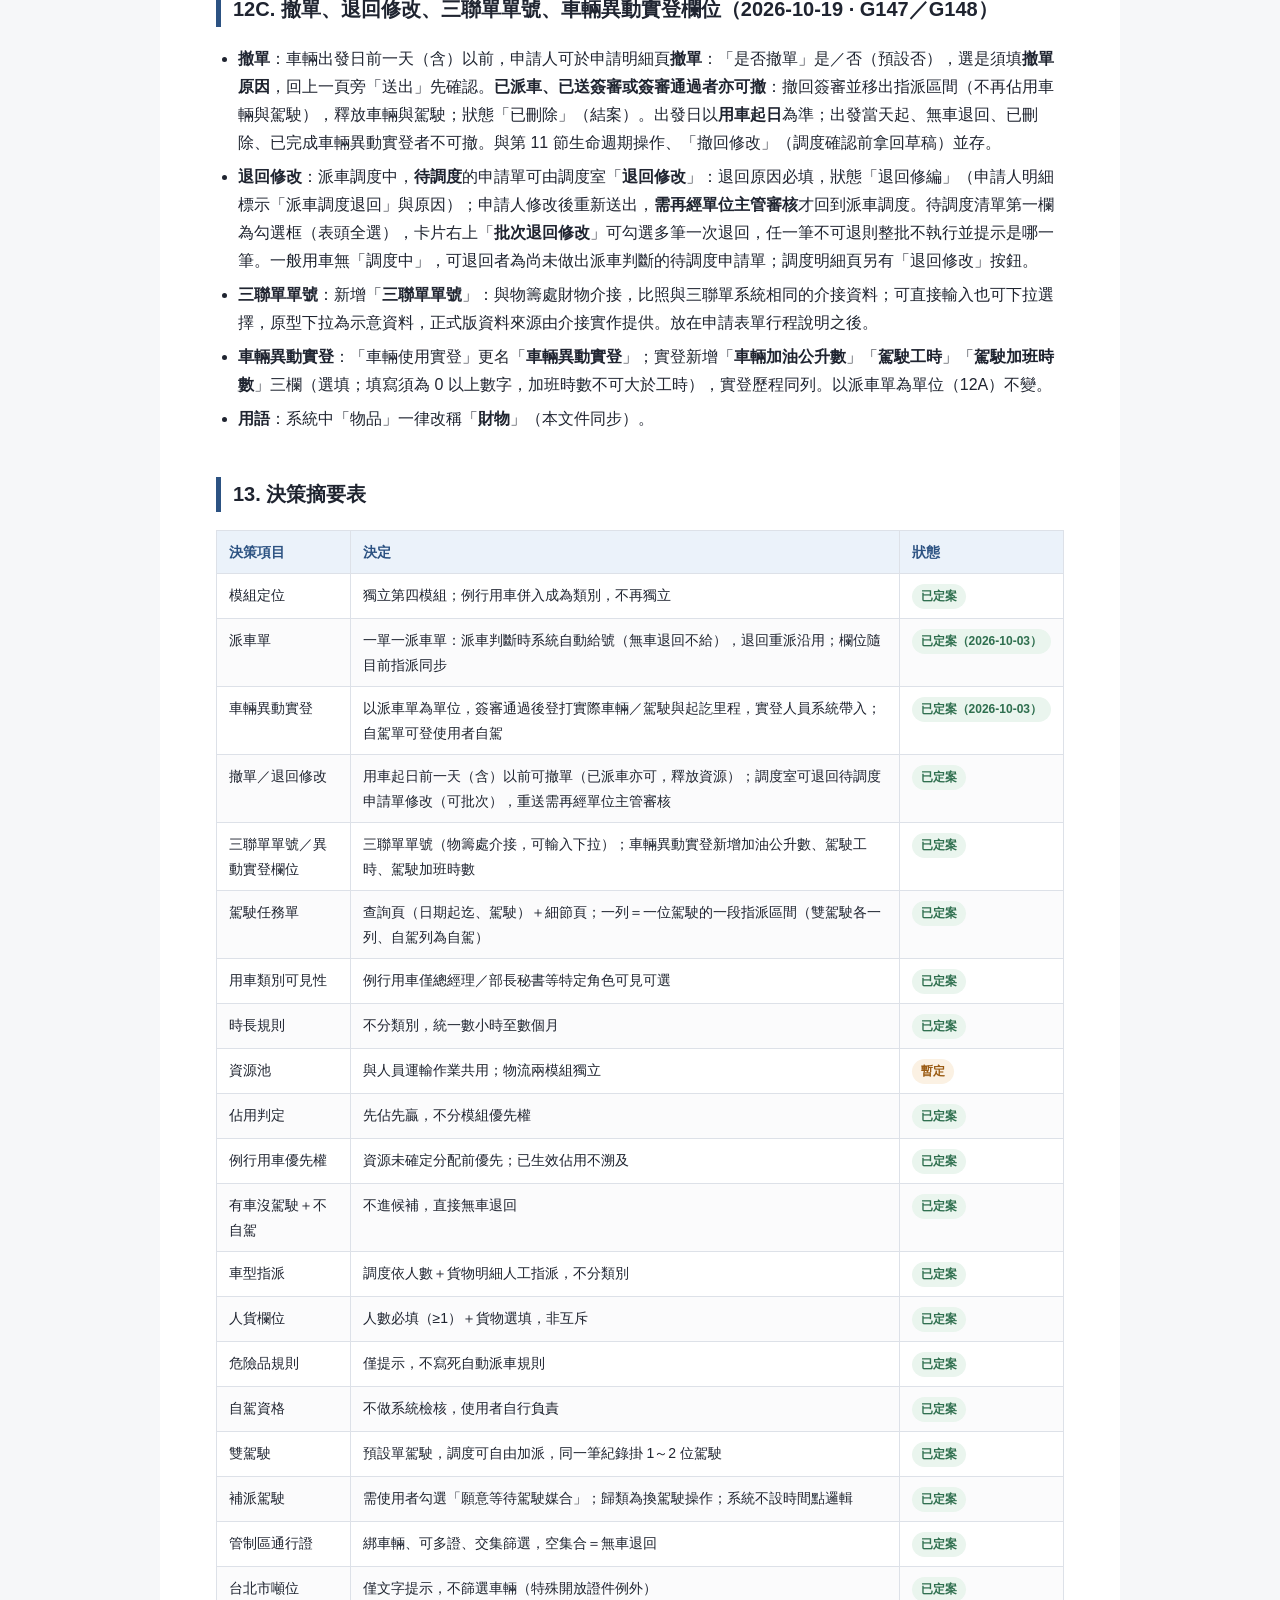
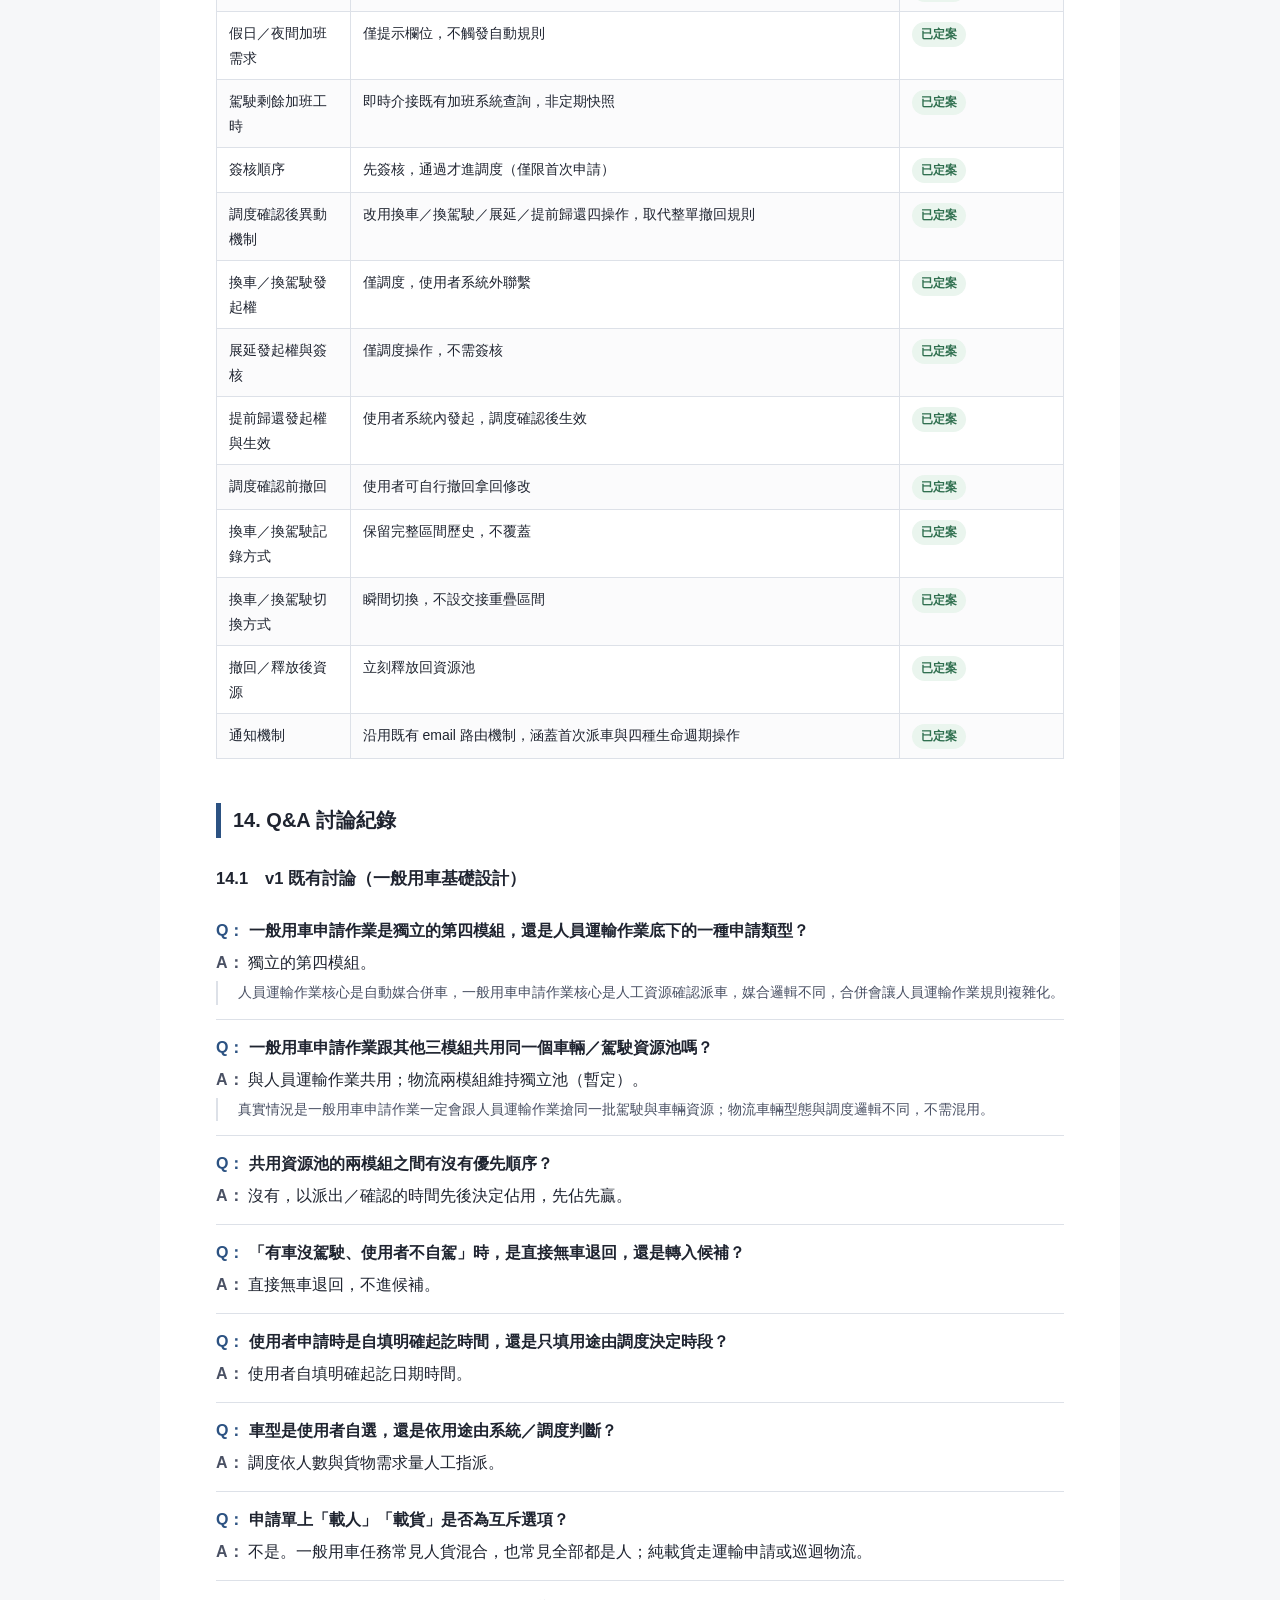
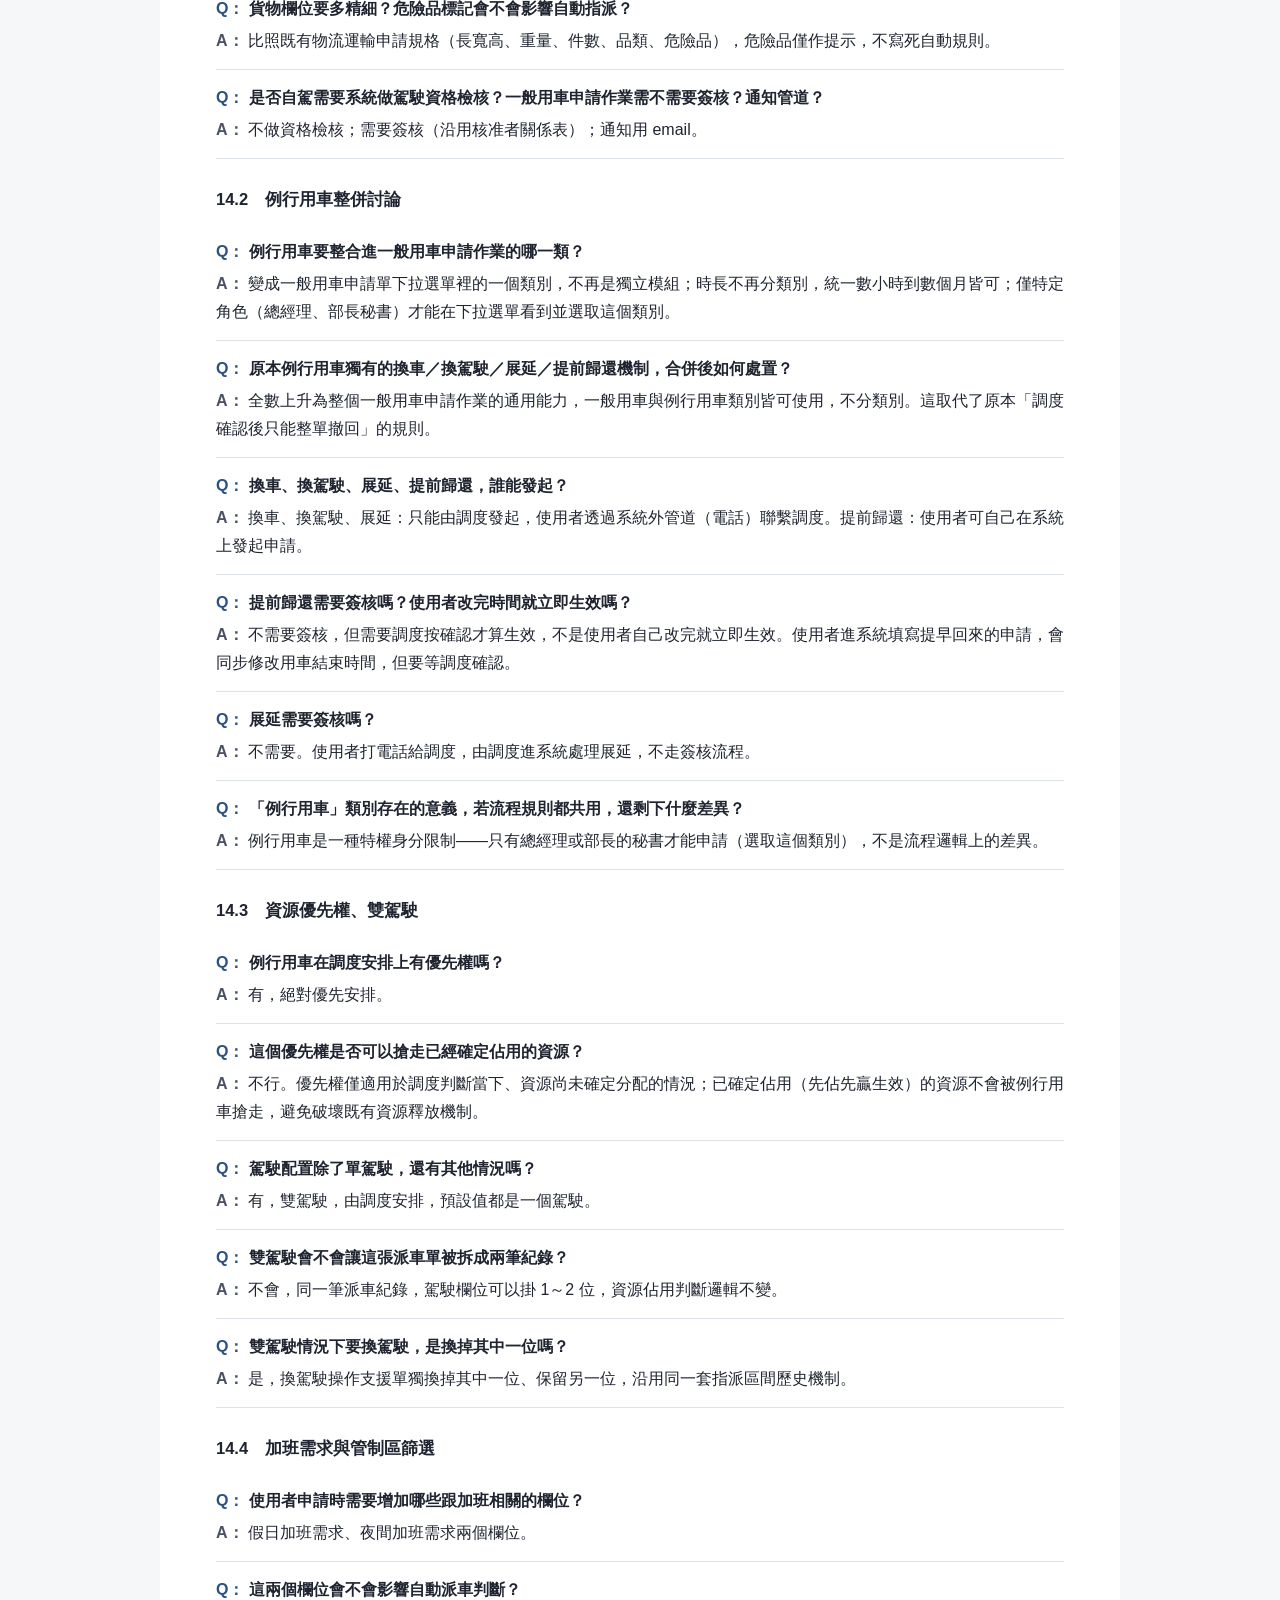
==== commit a598fcc1: "車輛異動實登新增油品、單價、總金額、住宿天數、住宿費、停車費、駕駛加班費；司機改稱駕駛；差旅共乘更名人員運輸（G151） Co-Authored-By: Claude Opus 5.5 <norepl" ====
--- a/docs/一般用車模組_v2.html
+++ b/docs/一般用車模組_v2.html
@@ -281,8 +281,8 @@
 <div style="border:2px solid #1f3a5f;border-radius:10px;padding:16px 20px;margin:20px 0;background:#f6f9fc;color:#1f2a37;">
   <div style="font-weight:700;font-size:1.05em;margin-bottom:6px;">申請單狀態（2026-10-03 狀態名稱對齊）</div>
   <div style="font-size:.92em;margin-bottom:10px;">四個作業模組的申請單一律只使用下列 11 種狀態（G122 定 10 種；「已刪除」為申請人撤單，G133／G147 起四模組皆可）。本文件中的舊狀態名稱已依此對齊；刪除的狀態以「已刪除」註記。</div>
-  <table style="border-collapse:collapse;width:100%;font-size:.92em;"><tr><td style="padding:6px 10px;border-bottom:1px solid #ddd;white-space:nowrap;"><b>申請中</b></td><td style="padding:6px 10px;border-bottom:1px solid #ddd;">申請人暫存、尚未送出</td></tr><tr><td style="padding:6px 10px;border-bottom:1px solid #ddd;white-space:nowrap;"><b>待二級審</b></td><td style="padding:6px 10px;border-bottom:1px solid #ddd;">已送出，等待單位主管審核</td></tr><tr><td style="padding:6px 10px;border-bottom:1px solid #ddd;white-space:nowrap;"><b>退回修編</b></td><td style="padding:6px 10px;border-bottom:1px solid #ddd;">單位主管退回，或派車調度退回使用者修改（院區財物轉運、差旅共乘、一般用車，G147）；申請人修改後重送，重送需再經單位主管審核</td></tr><tr><td style="padding:6px 10px;border-bottom:1px solid #ddd;white-space:nowrap;"><b>待調度</b></td><td style="padding:6px 10px;border-bottom:1px solid #ddd;">單位主管同意，等待調度派車</td></tr><tr><td style="padding:6px 10px;border-bottom:1px solid #ddd;white-space:nowrap;"><b>無車退回</b></td><td style="padding:6px 10px;border-bottom:1px solid #ddd;">調度將待調度的申請單退回（原因必填），結案不可再動</td></tr><tr><td style="padding:6px 10px;border-bottom:1px solid #ddd;white-space:nowrap;"><b>調度中</b></td><td style="padding:6px 10px;border-bottom:1px solid #ddd;">調度產生派車單、申請單併入，派車單尚未送審</td></tr><tr><td style="padding:6px 10px;border-bottom:1px solid #ddd;white-space:nowrap;"><b>調度主管審</b></td><td style="padding:6px 10px;border-bottom:1px solid #ddd;">派車單送審給調度主管（運輸主管簽審）</td></tr><tr><td style="padding:6px 10px;border-bottom:1px solid #ddd;white-space:nowrap;"><b>待出車</b></td><td style="padding:6px 10px;border-bottom:1px solid #ddd;">調度主管同意</td></tr><tr><td style="padding:6px 10px;border-bottom:1px solid #ddd;white-space:nowrap;"><b>已出車</b></td><td style="padding:6px 10px;border-bottom:1px solid #ddd;">系統時間到達收貨／出發時間</td></tr><tr><td style="padding:6px 10px;border-bottom:1px solid #ddd;white-space:nowrap;"><b>已回登</b></td><td style="padding:6px 10px;border-bottom:1px solid #ddd;">車輛異動實登登錄里程完畢</td></tr><tr><td style="padding:6px 10px;border-bottom:1px solid #ddd;white-space:nowrap;"><b>已刪除</b></td><td style="padding:6px 10px;border-bottom:1px solid #ddd;">申請人撤單（車輛出發日前一天（含）以前；已派車、已簽審者亦可，釋放車輛與司機，G147），結案</td></tr></table>
-  <div style="font-size:.92em;margin-top:10px;"><b>本模組流程</b>：申請中（暫存／撤回修改）→ 待二級審（單位主管審核）→（退回修編）→ 待調度 →（無車退回：原「無車可派」）→ 調度主管審（派車判斷即產生派車單並送審；一單一派車單，無「調度中」）→ 待出車 → 已出車（用車起時間）→ 已回登（以派車單登打車輛異動實登，見 12A）。（退回修編：單位主管退回，或派車調度退回使用者修改，重送需再經單位主管審，G147）；用車起日前一天（含）以前申請人可撤單 → 已刪除（已派車、已簽審亦可，釋放車輛與司機，G147，見 12C）。</div>
+  <table style="border-collapse:collapse;width:100%;font-size:.92em;"><tr><td style="padding:6px 10px;border-bottom:1px solid #ddd;white-space:nowrap;"><b>申請中</b></td><td style="padding:6px 10px;border-bottom:1px solid #ddd;">申請人暫存、尚未送出</td></tr><tr><td style="padding:6px 10px;border-bottom:1px solid #ddd;white-space:nowrap;"><b>待二級審</b></td><td style="padding:6px 10px;border-bottom:1px solid #ddd;">已送出，等待單位主管審核</td></tr><tr><td style="padding:6px 10px;border-bottom:1px solid #ddd;white-space:nowrap;"><b>退回修編</b></td><td style="padding:6px 10px;border-bottom:1px solid #ddd;">單位主管退回，或派車調度退回使用者修改（院區財物轉運、人員運輸、一般用車，G147）；申請人修改後重送，重送需再經單位主管審核</td></tr><tr><td style="padding:6px 10px;border-bottom:1px solid #ddd;white-space:nowrap;"><b>待調度</b></td><td style="padding:6px 10px;border-bottom:1px solid #ddd;">單位主管同意，等待調度派車</td></tr><tr><td style="padding:6px 10px;border-bottom:1px solid #ddd;white-space:nowrap;"><b>無車退回</b></td><td style="padding:6px 10px;border-bottom:1px solid #ddd;">調度將待調度的申請單退回（原因必填），結案不可再動</td></tr><tr><td style="padding:6px 10px;border-bottom:1px solid #ddd;white-space:nowrap;"><b>調度中</b></td><td style="padding:6px 10px;border-bottom:1px solid #ddd;">調度產生派車單、申請單併入，派車單尚未送審</td></tr><tr><td style="padding:6px 10px;border-bottom:1px solid #ddd;white-space:nowrap;"><b>調度主管審</b></td><td style="padding:6px 10px;border-bottom:1px solid #ddd;">派車單送審給調度主管（運輸主管簽審）</td></tr><tr><td style="padding:6px 10px;border-bottom:1px solid #ddd;white-space:nowrap;"><b>待出車</b></td><td style="padding:6px 10px;border-bottom:1px solid #ddd;">調度主管同意</td></tr><tr><td style="padding:6px 10px;border-bottom:1px solid #ddd;white-space:nowrap;"><b>已出車</b></td><td style="padding:6px 10px;border-bottom:1px solid #ddd;">系統時間到達收貨／出發時間</td></tr><tr><td style="padding:6px 10px;border-bottom:1px solid #ddd;white-space:nowrap;"><b>已回登</b></td><td style="padding:6px 10px;border-bottom:1px solid #ddd;">車輛異動實登登錄里程完畢</td></tr><tr><td style="padding:6px 10px;border-bottom:1px solid #ddd;white-space:nowrap;"><b>已刪除</b></td><td style="padding:6px 10px;border-bottom:1px solid #ddd;">申請人撤單（車輛出發日前一天（含）以前；已派車、已簽審者亦可，釋放車輛與駕駛，G147），結案</td></tr></table>
+  <div style="font-size:.92em;margin-top:10px;"><b>本模組流程</b>：申請中（暫存／撤回修改）→ 待二級審（單位主管審核）→（退回修編）→ 待調度 →（無車退回：原「無車可派」）→ 調度主管審（派車判斷即產生派車單並送審；一單一派車單，無「調度中」）→ 待出車 → 已出車（用車起時間）→ 已回登（以派車單登打車輛異動實登，見 12A）。（退回修編：單位主管退回，或派車調度退回使用者修改，重送需再經單位主管審，G147）；用車起日前一天（含）以前申請人可撤單 → 已刪除（已派車、已簽審亦可，釋放車輛與駕駛，G147，見 12C）。</div>
   <div style="font-size:.92em;margin-top:6px;"><b>舊名稱對照</b>：草稿→申請中｜待主管簽核→待二級審｜已核准待調度→待調度｜無車可派→無車退回（結案，不送簽審，立即通知）｜已派車→調度主管審／待出車｜行程完成→已回登｜已撤回（整單撤回）、已歸還（未出車，整段提前歸還）→已刪除（提前歸還須晚於用車起時）。調度主管退回時回「待調度」。</div>
 </div>
 
@@ -291,29 +291,29 @@
     <h3>v2 相對 v1 的主要變更</h3>
     <ul>
       <li>原獨立第五模組「例行用車」整併入一般用車申請作業，降級為申請單上的一個下拉選單類別，僅特定角色（總經理／部長秘書）可見可選</li>
-      <li>原「一般用車：調度確認後只能整單撤回」規則被取代，改為四種調度端生命週期操作（換車、換司機、展延、提前歸還）</li>
-      <li>新增雙駕駛機制（預設單司機，調度可自行加派第二位）</li>
+      <li>原「一般用車：調度確認後只能整單撤回」規則被取代，改為四種調度端生命週期操作（換車、換駕駛、展延、提前歸還）</li>
+      <li>新增雙駕駛機制（預設單駕駛，調度可自行加派第二位）</li>
       <li>新增例行用車類別的調度優先權（僅限資源尚未確定分配前）</li>
       <li>新增申請欄位：假日加班需求、夜間加班需求、是否會進入台北市</li>
-      <li>調度畫面新增：司機剩餘可加班工時（即時介接加班系統）、台北市噸位提示</li>
+      <li>調度畫面新增：駕駛剩餘可加班工時（即時介接加班系統）、台北市噸位提示</li>
       <li>新增管制區通行證（綁車輛、多證、交集篩選）機制</li>
-      <li>新增「願意等待駕駛媒合」欄位與補派司機機制（歸類於換司機操作）</li>
+      <li>新增「願意等待駕駛媒合」欄位與補派駕駛機制（歸類於換駕駛操作）</li>
     </ul>
     <h3 style="margin-top:14px;">2026-10-19 更新：業管會議修訂（G147／G148）</h3>
     <ul>
-      <li>新增第 12C 節：用車起日前一天（含）以前可撤單（已派車、已簽審亦可，釋放車輛與司機）；派車調度可退回使用者修改、批次退回；新增三聯單單號（物籌處介接）；車輛使用實登更名車輛異動實登並新增加油公升數、司機工時、司機加班時數；用語「物品」改「財物」。</li>
+      <li>新增第 12C 節：用車起日前一天（含）以前可撤單（已派車、已簽審亦可，釋放車輛與駕駛）；派車調度可退回使用者修改、批次退回；新增三聯單單號（物籌處介接）；車輛使用實登更名車輛異動實登並新增加油公升數、駕駛工時、駕駛加班時數；用語「物品」改「財物」。</li>
     </ul>
     <h3 style="margin-top:14px;">2026-10-19 規格同步（G149）</h3>
     <ul>
-      <li>第 5 節申請單欄位補「三聯單單號」；12A.1 實登欄位補加油公升數、司機工時、司機加班時數；狀態表新增「已刪除」、「退回修編」補調度退回。</li>
+      <li>第 5 節申請單欄位補「三聯單單號」；12A.1 實登欄位補加油公升數、駕駛工時、駕駛加班時數；狀態表新增「已刪除」、「退回修編」補調度退回。</li>
     </ul>
-    <h3 style="margin-top:14px;">2026-10-08 更新：司機任務單改為查詢頁＋細節頁（G142）</h3>
+    <h3 style="margin-top:14px;">2026-10-08 更新：駕駛任務單改為查詢頁＋細節頁（G142）</h3>
     <ul>
-      <li>新增第 12B 節：司機任務單比照差旅共乘，第一頁為查詢頁（日期起迄、司機；grid＝細節、日期、出發時間、司機名稱），點「細節」看該段任務的車輛、使用人與隨行貨物。</li>
+      <li>新增第 12B 節：駕駛任務單比照人員運輸，第一頁為查詢頁（日期起迄、駕駛；grid＝細節、日期、出發時間、駕駛名稱），點「細節」看該段任務的車輛、使用人與隨行貨物。</li>
     </ul>
     <h3 style="margin-top:14px;">2026-10-03 更新：車輛異動實登以派車單為單位（G126）</h3>
     <ul>
-      <li>新增第 12A 節：一般用車<b>一單一派車單</b>——調度做出派車判斷（無車退回除外）時系統自動給派車單號；「車輛異動實登」改以派車單為單位登打實際車種類型／車號／駕駛人與起訖里程（實登人員系統帶入），儲存即「已回登」。與院區財物轉運、差旅共乘的派車單實登共用同一畫面。</li>
+      <li>新增第 12A 節：一般用車<b>一單一派車單</b>——調度做出派車判斷（無車退回除外）時系統自動給派車單號；「車輛異動實登」改以派車單為單位登打實際車種類型／車號／駕駛人與起訖里程（實登人員系統帶入），儲存即「已回登」。與院區財物轉運、人員運輸的派車單實登共用同一畫面。</li>
     </ul>
   </div>
 
@@ -326,14 +326,14 @@
       <li><a href="#flow">4. 申請與簽核流程</a></li>
       <li><a href="#application">5. 申請單欄位規格</a></li>
       <li><a href="#matrix">6. 派車判斷矩陣</a></li>
-      <li><a href="#driver">7. 司機配置：雙駕駛與補派司機</a></li>
+      <li><a href="#driver">7. 駕駛配置：雙駕駛與補派駕駛</a></li>
       <li><a href="#vehicle">8. 車型指派邏輯</a></li>
       <li><a href="#permit">9. 管制區通行證篩選</a></li>
       <li><a href="#hints">10. 調度提示資訊（非篩選）</a></li>
       <li><a href="#lifecycle">11. 調度端生命週期操作</a></li>
       <li><a href="#notify">12. 通知機制</a></li>
       <li><a href="#usage">12A. 派車單與車輛異動實登</a></li>
-      <li><a href="#driversheet">12B. 司機任務單</a></li>
+      <li><a href="#driversheet">12B. 駕駛任務單</a></li>
       <li><a href="#g147">12C. 撤單、退回修改、三聯單單號、車輛異動實登欄位</a></li>
       <li><a href="#summary">13. 決策摘要表</a></li>
       <li><a href="#qa">14. Q&amp;A 討論紀錄</a></li>
@@ -345,14 +345,14 @@
   <section id="scope">
     <h2>1. 模組定位與範疇</h2>
     <p>
-      「一般用車申請作業」是車輛派遣系統的<strong>第四個獨立模組</strong>，與既有三模組（差旅共乘作業、巡迴財物轉運作業、院區財物轉運作業）並列。
+      「一般用車申請作業」是車輛派遣系統的<strong>第四個獨立模組</strong>，與既有三模組（人員運輸作業、巡迴財物轉運作業、院區財物轉運作業）並列。
       用途是彈性時長的用車申請——可以短至幾小時，也可以長達數個月——流程核心是「使用者申請 → 簽核 → 調度人工確認資源可用性 → 派車」，
-      而不是差旅共乘作業模組的自動同路線併車媒合。
+      而不是人員運輸作業模組的自動同路線併車媒合。
     </p>
     <div class="callout crit">
       <strong>重要變更：例行用車已併入本模組。</strong>
       原本規劃為獨立第五模組的「例行用車」（長期撥用車輛的機制），在 v2 討論中決定<strong>不再獨立成模組</strong>，
-      而是整個併入一般用車申請作業，成為申請單下拉選單裡的一個<strong>用車類別</strong>。原本例行用車獨有的「換車／換司機／展延／提前歸還」
+      而是整個併入一般用車申請作業，成為申請單下拉選單裡的一個<strong>用車類別</strong>。原本例行用車獨有的「換車／換駕駛／展延／提前歸還」
       生命週期機制，也因此<strong>上升為整個一般用車申請作業的通用能力</strong>，不分類別皆可使用。詳見第 2 節與第 11 節。
     </div>
     <table>
@@ -361,8 +361,8 @@
         <tr><th>模組</th><th>核心邏輯</th><th>資源池</th><th>時長</th></tr>
       </thead>
       <tbody>
-        <tr><td>差旅共乘作業</td><td>自動同路線併車媒合</td><td>與一般用車申請作業共用</td><td>單趟</td></tr>
-        <tr><td><strong>一般用車申請作業（本文件，含例行用車類別）</strong></td><td>人工資源確認＋派車，含生命週期管理</td><td>與差旅共乘作業共用</td><td>數小時～數個月，不分類別</td></tr>
+        <tr><td>人員運輸作業</td><td>自動同路線併車媒合</td><td>與一般用車申請作業共用</td><td>單趟</td></tr>
+        <tr><td><strong>一般用車申請作業（本文件，含例行用車類別）</strong></td><td>人工資源確認＋派車，含生命週期管理</td><td>與人員運輸作業共用</td><td>數小時～數個月，不分類別</td></tr>
         <tr><td>巡迴財物轉運作業</td><td>固定循環路線裝載</td><td>獨立</td><td>—</td></tr>
         <tr><td>院區財物轉運作業</td><td>貪婪端點演算法</td><td>獨立</td><td>—</td></tr>
       </tbody>
@@ -393,15 +393,15 @@
   <section id="resource">
     <h2>3. 資源池、佔用規則與優先權</h2>
     <p>
-      一般用車申請作業與差旅共乘作業<strong>共用同一批車輛與司機資源池</strong>（暫定；巡迴財物轉運作業、院區財物轉運作業維持各自獨立池不變）。
+      一般用車申請作業與人員運輸作業<strong>共用同一批車輛與駕駛資源池</strong>（暫定；巡迴財物轉運作業、院區財物轉運作業維持各自獨立池不變）。
     </p>
     <div class="callout">
       <span class="badge provisional">暫定</span>
-      「只有一般用車申請作業跟差旅共乘作業共用資源池、物流兩模組獨立」這個範圍界定目前標記為暫定，日後如有需要可再調整。
+      「只有一般用車申請作業跟人員運輸作業共用資源池、物流兩模組獨立」這個範圍界定目前標記為暫定，日後如有需要可再調整。
     </div>
     <h3>3.1　佔用判定原則：先佔先贏</h3>
     <p>
-      車輛／司機在某時段一旦被<strong>任一模組確定佔用</strong>（不論是差旅共乘作業的自動媒合結果，或一般用車申請作業調度人工確認的派車結果），
+      車輛／駕駛在某時段一旦被<strong>任一模組確定佔用</strong>（不論是人員運輸作業的自動媒合結果，或一般用車申請作業調度人工確認的派車結果），
       其他模組在做媒合／派車判斷時都必須讀到「已被佔用」，不能重複指派。
     </p>
     <h3>3.2　撤回 / 釋放即時生效</h3>
@@ -415,7 +415,7 @@
       在調度做派車判斷的<strong>當下</strong>，若同時有多張申請在搶同一批<strong>尚未確定分配</strong>的資源，
       調度應<strong>優先把資源分配給「例行用車」類別的申請</strong>。
       但只要某個時段已經被任何申請<strong>確定佔用</strong>（先佔先贏已生效），例行用車<strong>不會回頭搶走</strong>已生效的佔用。
-      這樣設計是為了不破壞既有「先佔先贏＋撤回即釋放」的資源釋放機制，避免已經派出去的車輛／司機被臨時取消而引發爭議。
+      這樣設計是為了不破壞既有「先佔先贏＋撤回即釋放」的資源釋放機制，避免已經派出去的車輛／駕駛被臨時取消而引發爭議。
     </div>
   </section>
 
@@ -439,11 +439,11 @@
       簽核通過才會進入調度人工判斷資源池可用性的階段。此流程對「一般用車」「例行用車」兩種類別皆相同，不因類別拉高或省略簽核層級。
     </p>
     <p>
-      調度做出派車判斷（有車有司機／有車需自駕）時，系統自動為這張申請單產生<strong>一張派車單</strong>（無車退回不產生），派車單送運輸主管簽審，通過後生效並寄送通知；
+      調度做出派車判斷（有車有駕駛／有車需自駕）時，系統自動為這張申請單產生<strong>一張派車單</strong>（無車退回不產生），派車單送運輸主管簽審，通過後生效並寄送通知；
       用車結束後，業務以派車單為單位登打車輛異動實登（實際車輛、駕駛與起訖里程），申請單即轉「已回登」。詳見第 12A 節。
     </p>
     <div class="callout">
-      <strong>首次申請之後的異動不再走這套流程：</strong>調度確認派車之後的任何異動（換車、換司機、展延、提前歸還），
+      <strong>首次申請之後的異動不再走這套流程：</strong>調度確認派車之後的任何異動（換車、換駕駛、展延、提前歸還），
       改用第 11 節的生命週期操作處理，<strong>不需要</strong>重新跑簽核與調度這套首次申請流程。
     </div>
   </section>
@@ -460,7 +460,7 @@
         <tr><td>用車起訖時間</td><td>必填</td><td>明確日期＋時間（起、迄），作為調度查詢資源池可用性的必要輸入</td></tr>
         <tr><td>人數</td><td>必填，最少 1 人</td><td>一般用車必定有人隨行辦事；不存在純載貨情境（純載貨走運輸申請或巡迴物流）</td></tr>
         <tr><td>是否自駕</td><td>必填（勾選）</td><td>使用者自行決定是否具備駕駛能力並願意自駕；系統不做資格檢核</td></tr>
-        <tr><td>願意等待駕駛媒合</td><td>選填（勾選）</td><td>可與「自駕」同時勾選；代表即使目前被判定為自駕出車，仍願意讓調度之後補派司機。詳見第 7.2 節</td></tr>
+        <tr><td>願意等待駕駛媒合</td><td>選填（勾選）</td><td>可與「自駕」同時勾選；代表即使目前被判定為自駕出車，仍願意讓調度之後補派駕駛。詳見第 7.2 節</td></tr>
         <tr><td>隨行貨物明細</td><td>選填（有貨才填）</td><td>比照既有物流運輸申請單規格，欄位如下</td></tr>
         <tr><td>假日加班需求</td><td>選填（勾選）</td><td>提示資訊，供調度排班參考，不觸發自動派車規則</td></tr>
         <tr><td>夜間加班需求</td><td>選填（勾選）</td><td>提示資訊，供調度排班參考，不觸發自動派車規則</td></tr>
@@ -498,12 +498,12 @@
       </thead>
       <tbody>
         <tr>
-          <td>有車有司機</td>
-          <td class="matrix-highlight-yes">派車＋派司機</td>
-          <td class="matrix-highlight-yes">派車＋派司機</td>
-        </tr>
-        <tr>
-          <td>有車沒司機</td>
+          <td>有車有駕駛</td>
+          <td class="matrix-highlight-yes">派車＋派駕駛</td>
+          <td class="matrix-highlight-yes">派車＋派駕駛</td>
+        </tr>
+        <tr>
+          <td>有車沒駕駛</td>
           <td class="matrix-highlight-yes">派車（使用者自行駕駛）</td>
           <td class="matrix-highlight-no">無車退回</td>
         </tr>
@@ -516,33 +516,33 @@
     </table>
     <div class="callout">
       <strong>不進候補：</strong>判定為無車退回時，<strong>不會轉入候補機制</strong>，資源立即釋放；無車退回為結案狀態（不可修改重送），使用者需另開新單。
-      此規則同時適用於「有車沒司機＋未勾自駕」以及「管制區證件交集為空」（第 9.3 節）的情境。
+      此規則同時適用於「有車沒駕駛＋未勾自駕」以及「管制區證件交集為空」（第 9.3 節）的情境。
     </div>
   </section>
 
   <section id="driver">
-    <h2>7. 司機配置：雙駕駛與補派司機</h2>
+    <h2>7. 駕駛配置：雙駕駛與補派駕駛</h2>
     <h3>7.1　雙駕駛</h3>
     <p>
-      司機配置預設為<strong>單司機</strong>。調度可依現場狀況<strong>自行決定</strong>是否為同一筆派車紀錄加派第二位司機（雙駕駛），
+      駕駛配置預設為<strong>單駕駛</strong>。調度可依現場狀況<strong>自行決定</strong>是否為同一筆派車紀錄加派第二位駕駛（雙駕駛），
       不需要系統驗證任何條件或理由（例如不綁定於工時上限判斷）。
     </p>
     <p>
-      雙駕駛不會讓一張派車單被拆成兩筆紀錄：<strong>同一筆派車紀錄的司機欄位可以掛 1～2 位司機</strong>，
-      資源佔用判斷邏輯不變，只是被佔用的司機數量可能是 1 或 2。
-    </p>
-    <h3>7.2　補派司機（願意等待駕駛媒合）</h3>
-    <p>
-      使用者申請時若同時勾選「自駕」與「願意等待駕駛媒合」，即使派車結果判定為自駕出車（有車沒司機），
-      調度仍可在使用者實際出發<strong>之前</strong>，把司機補派進這張自駕派車單，讓使用者不用自己開。
+      雙駕駛不會讓一張派車單被拆成兩筆紀錄：<strong>同一筆派車紀錄的駕駛欄位可以掛 1～2 位駕駛</strong>，
+      資源佔用判斷邏輯不變，只是被佔用的駕駛數量可能是 1 或 2。
+    </p>
+    <h3>7.2　補派駕駛（願意等待駕駛媒合）</h3>
+    <p>
+      使用者申請時若同時勾選「自駕」與「願意等待駕駛媒合」，即使派車結果判定為自駕出車（有車沒駕駛），
+      調度仍可在使用者實際出發<strong>之前</strong>，把駕駛補派進這張自駕派車單，讓使用者不用自己開。
     </p>
     <div class="callout">
-      <strong>系統不內建時間點或排程邏輯：</strong>補派司機何時執行，純粹是調度的人工作業習慣（例如常在出發前一天下午處理），
+      <strong>系統不內建時間點或排程邏輯：</strong>補派駕駛何時執行，純粹是調度的人工作業習慣（例如常在出發前一天下午處理），
       系統只需要提供「補派」這個操作功能，不需要做成定時批次或任何自動觸發機制。只要使用者勾選了「願意等待駕駛媒合」，
       這個補派選項就持續存在，直到使用者實際出發為止。
     </div>
     <p>
-      補派司機在操作層面<strong>歸類為第 11 節「換司機」機制的特例</strong>——從「0 位司機（自駕）」狀態變成「有司機」狀態，
+      補派駕駛在操作層面<strong>歸類為第 11 節「換駕駛」機制的特例</strong>——從「0 位駕駛（自駕）」狀態變成「有駕駛」狀態，
       沿用同一套「調度直接操作生效、保留指派區間歷史」規則，不另外設計新功能。
     </p>
   </section>
@@ -560,7 +560,7 @@
     <h2>9. 管制區通行證篩選</h2>
     <h3>9.1　證件綁在車輛上</h3>
     <p>
-      管制區通行證（如管制區 K、管制區 P）是<strong>車輛主檔</strong>的屬性，不是司機的屬性。
+      管制區通行證（如管制區 K、管制區 P）是<strong>車輛主檔</strong>的屬性，不是駕駛的屬性。
       <strong>一台車可同時持有多張不同管制區的證件</strong>（集合型欄位，非單一值）。
     </p>
     <h3>9.2　使用者勾選需求，調度畫面交集篩選</h3>
@@ -583,7 +583,7 @@
   <section id="hints">
     <h2>10. 調度提示資訊（非篩選）</h2>
     <p>
-      以下資訊只會<strong>提示</strong>調度，不會篩選或限制可選車輛／司機的範圍，實際判斷完全交由調度人工決定。
+      以下資訊只會<strong>提示</strong>調度，不會篩選或限制可選車輛／駕駛的範圍，實際判斷完全交由調度人工決定。
       這跟第 9 節管制區通行證的<strong>強制篩選</strong>性質不同，列表對照如下：
     </p>
     <table>
@@ -593,18 +593,18 @@
       </thead>
       <tbody>
         <tr><td>強制篩選</td><td><span class="badge hard">硬限制</span></td><td>管制區通行證（第 9 節）</td></tr>
-        <tr><td>提示資訊</td><td><span class="badge soft">軟資訊</span></td><td>危險品標記、假日／夜間加班需求、司機剩餘可加班工時、台北市噸位提示</td></tr>
+        <tr><td>提示資訊</td><td><span class="badge soft">軟資訊</span></td><td>危險品標記、假日／夜間加班需求、駕駛剩餘可加班工時、台北市噸位提示</td></tr>
       </tbody>
     </table>
     <h3>10.1　危險品標記</h3>
     <p>
       純粹作為給調度人員判斷派車方式的提示，系統<strong>不寫死任何自動限制規則</strong>，是否受理、怎麼派車完全交由調度人工判斷。
     </p>
-    <h3>10.2　假日／夜間加班需求 ＋ 司機剩餘可加班工時</h3>
+    <h3>10.2　假日／夜間加班需求 ＋ 駕駛剩餘可加班工時</h3>
     <p>
       使用者申請時若勾選假日加班需求或夜間加班需求，純屬提示資訊，不觸發自動派車規則。
-      調度在做判斷時，系統會<strong>即時向既有「加班系統」查詢</strong>並顯示司機目前的剩餘可加班工時（依勞基法計算），
-      供調度綜合判斷要不要派、派哪位司機；系統本身不計算或維護工時累計邏輯，也不依此數字自動擋下派車。
+      調度在做判斷時，系統會<strong>即時向既有「加班系統」查詢</strong>並顯示駕駛目前的剩餘可加班工時（依勞基法計算），
+      供調度綜合判斷要不要派、派哪位駕駛；系統本身不計算或維護工時累計邏輯，也不依此數字自動擋下派車。
     </p>
     <div class="callout warn">
       <strong>查詢方式為即時查詢，非定期同步快照：</strong>調度查看當下即向加班系統即時取得最新工時數字，
@@ -640,7 +640,7 @@
           <td>不需要</td>
         </tr>
         <tr>
-          <td>換司機（含補派司機、雙駕駛單獨更換其一）</td>
+          <td>換駕駛（含補派駕駛、雙駕駛單獨更換其一）</td>
           <td>調度（使用者透過系統外管道聯繫調度）</td>
           <td>調度直接操作，立即生效</td>
           <td>不需要</td>
@@ -661,42 +661,42 @@
     </table>
     <div class="callout crit">
       <strong>唯一使用者可在系統上發起的操作：提前歸還。</strong>
-      換車、換司機、展延這三項，使用者完全無法在系統上操作，只能透過系統外方式（如電話）請調度處理，
+      換車、換駕駛、展延這三項，使用者完全無法在系統上操作，只能透過系統外方式（如電話）請調度處理，
       由調度進系統執行變更。提前歸還則相反——使用者自行進系統修改用車結束時間並提出申請，
       <strong>調度需要按下確認</strong>後才算生效，不是使用者改完立即生效。
     </div>
     <h3>11.1　保留完整區間歷史，不覆蓋</h3>
     <p>
-      每次換車／換司機，派車紀錄底下都<strong>新增一筆指派區間記錄</strong>（車輛／司機＋生效起訖時間），而不是直接覆蓋舊資料。
-      一張申請單因此掛著一組完整的指派歷史，可以查出「這台車／這位司機在哪段時間內是被這張申請單佔用」。
+      每次換車／換駕駛，派車紀錄底下都<strong>新增一筆指派區間記錄</strong>（車輛／駕駛＋生效起訖時間），而不是直接覆蓋舊資料。
+      一張申請單因此掛著一組完整的指派歷史，可以查出「這台車／這位駕駛在哪段時間內是被這張申請單佔用」。
     </p>
     <div class="timeline">
       <div class="seg">
         <span class="range">09/01 － 09/20</span>
-        <span class="who">車輛 A　／　司機甲</span>
+        <span class="who">車輛 A　／　駕駛甲</span>
         <span class="tag">原始指派</span>
       </div>
       <div class="seg">
         <span class="range">09/20 － 10/15</span>
-        <span class="who">車輛 B　／　司機甲</span>
+        <span class="who">車輛 B　／　駕駛甲</span>
         <span class="tag">換車（車輛維護）</span>
       </div>
       <div class="seg">
         <span class="range">10/15 － 11/30（展延後）</span>
-        <span class="who">車輛 B　／　司機甲＋司機乙</span>
+        <span class="who">車輛 B　／　駕駛甲＋駕駛乙</span>
         <span class="tag">展延＋加派雙駕駛</span>
       </div>
     </div>
     <p>
       這個歷史記錄的用途不只是稽核：共用資源池要正確判斷某車某時段是否被佔用，也必須看到完整區間，而非只看申請單「目前」指派的車輛。
     </p>
-    <h3>11.2　換車／換司機：瞬間切換，不設交接重疊區間</h3>
-    <p>
-      換車／換司機在資料層面採<strong>同一時間點瞬間切換</strong>——舊車輛／司機的區間在切換時間點結束，新車輛／司機的區間同一時間點開始，
+    <h3>11.2　換車／換駕駛：瞬間切換，不設交接重疊區間</h3>
+    <p>
+      換車／換駕駛在資料層面採<strong>同一時間點瞬間切換</strong>——舊車輛／駕駛的區間在切換時間點結束，新車輛／駕駛的區間同一時間點開始，
       不設計「舊車新車同時顯示佔用」的重疊區間。交車緩衝是調度人員時間安排上的事，系統不需要為此建模重疊佔用這種邊緣狀態。
     </p>
     <p>
-      換車／換司機（含補派司機）<strong>不另開新派車單</strong>：同一張派車單的車號、駕駛人欄位隨目前指派同步更新，完整的區間歷史仍保留在申請單的指派區間紀錄（11.1）。
+      換車／換駕駛（含補派駕駛）<strong>不另開新派車單</strong>：同一張派車單的車號、駕駛人欄位隨目前指派同步更新，完整的區間歷史仍保留在申請單的指派區間紀錄（11.1）。
       車輛異動實登時預設帶入派車單目前的車輛與駕駛，實際使用不同可再修改。
     </p>
     <h3>11.3　展延：延長預計結束時間，不需簽核</h3>
@@ -707,15 +707,15 @@
     <h3>11.4　提前歸還：使用者發起，調度確認後生效</h3>
     <p>
       使用者進系統，將用車結束時間提前，並提出申請；<strong>調度須在系統上按下確認</strong>，異動才算生效，
-      車輛／司機隨即釋放回資源池（詳見第 3.2 節）。
+      車輛／駕駛隨即釋放回資源池（詳見第 3.2 節）。
     </p>
   </section>
 
   <section id="notify">
     <h2>12. 通知機制</h2>
     <p>
-      派車結果（有車有司機／有車需自駕／無車退回）透過<strong>既有 email 通知路由機制</strong>（沿用核准者關係表基礎設施）通知使用者。
-      第 11 節的四種生命週期操作發生時，同樣透過既有 email 機制通知使用者異動結果（例如換了哪台車、哪位司機，或展延後的新結束時間），
+      派車結果（有車有駕駛／有車需自駕／無車退回）透過<strong>既有 email 通知路由機制</strong>（沿用核准者關係表基礎設施）通知使用者。
+      第 11 節的四種生命週期操作發生時，同樣透過既有 email 機制通知使用者異動結果（例如換了哪台車、哪位駕駛，或展延後的新結束時間），
       不另外新增站內訊息或其他通知管道。
     </p>
   </section>
@@ -723,7 +723,7 @@
   <section id="usage">
     <h2>12A. 派車單與車輛異動實登（2026-10-03 · G126）</h2>
     <p>
-      一般用車不併單、不共乘，因此採<strong>一單一派車單</strong>：調度在派車調度做出派車判斷（有車有司機／有車需自駕）的當下，系統自動產生一張派車單，
+      一般用車不併單、不共乘，因此採<strong>一單一派車單</strong>：調度在派車調度做出派車判斷（有車有駕駛／有車需自駕）的當下，系統自動產生一張派車單，
       無車退回則不產生。派車調度頁面不變，派車結果多顯示「派車單號」；一般用車仍沒有「調度中」狀態（派車判斷即送調度主管審）。
     </p>
     <table>
@@ -733,34 +733,34 @@
         <tr><td>派車單號</td><td>系統自動給予（GD＋流水號）；運輸主管退回後重新派車<strong>沿用同一號碼</strong></td></tr>
         <tr><td>用車日期</td><td>申請單用車起日</td></tr>
         <tr><td>派遣人、派遣時間</td><td>做出派車判斷的調度人員與調度完成確認時間</td></tr>
-        <tr><td>車種類型、車號、駕駛人1、駕駛人2</td><td>隨申請單<strong>目前</strong>指派帶入；第 11 節換車／換司機／補派司機後同步更新。自駕單無派車駕駛</td></tr>
+        <tr><td>車種類型、車號、駕駛人1、駕駛人2</td><td>隨申請單<strong>目前</strong>指派帶入；第 11 節換車／換駕駛／補派駕駛後同步更新。自駕單無派車駕駛</td></tr>
       </tbody>
     </table>
     <h3>12A.1　車輛異動實登以派車單為單位</h3>
     <ul>
       <li><strong>查詢頁</strong>：查詢條件為派車單號／申請單號／申請人／車號（模糊）與實登狀態；下方 grid 列出運輸主管簽審<strong>通過</strong>的派車單（最左「明細」），欄位為派車單號、用車日期、車種類型、車號、駕駛人1、駕駛人2、申請單數、派車單狀態、實登狀態、行駛里程。</li>
-      <li><strong>派車單資訊</strong>：派車單號、用車日期、派遣人、派遣時間（唯讀）；實際使用的車種類型、車號、駕駛人1、駕駛人2 預設帶入派車單、可修改（只記錄實登，不改派車結果）；<strong>申請可自駕者，駕駛人1 可登「使用者自駕」</strong>；起始里程、結束里程（必填，結束不可小於起始）、行駛里程（系統計算）、車輛加油公升數／司機工時／司機加班時數（G147 新增，選填、0 以上，加班不可大於工時）、實登人員（系統自動帶入登入者）。</li>
+      <li><strong>派車單資訊</strong>：派車單號、用車日期、派遣人、派遣時間（唯讀）；實際使用的車種類型、車號、駕駛人1、駕駛人2 預設帶入派車單、可修改（只記錄實登，不改派車結果）；<strong>申請可自駕者，駕駛人1 可登「使用者自駕」</strong>；起始里程、結束里程（必填，結束不可小於起始）、行駛里程（系統計算）、車輛加油公升數／駕駛工時／駕駛加班時數（G147 新增，選填、0 以上，加班不可大於工時）、實登人員（系統自動帶入登入者）。</li>
       <li>儲存即<strong>完成實登</strong>，申請單轉「已回登」；實登可修改並保留歷程。</li>
       <li><strong>本派車單申請單</strong>：單號、申請人、類別、用車時段、人數、自駕、狀態；「明細」跳出視窗顯示申請內容與隨行貨物。</li>
     </ul>
   </section>
 
   <section id="driversheet">
-    <h2>12B. 司機任務單：查詢頁與細節頁（2026-10-08 · G142）</h2>
-    <p>查詢條件：日期（起，預設系統當日）、日期（迄，預設系統當日＋14 天）、司機（預設全部）；「查詢」在查詢條件標題列右上。grid 欄位：<b>細節</b>按鈕、<b>日期</b>、<b>出發時間</b>、<b>司機名稱</b>，依日期與出發時間排序；點「細節」跳轉該趟任務，最下方「回上一頁」。四個模組共用同一套畫面（差旅共乘 G141 起，A／B／D 於 G142 比照）。</p>
+    <h2>12B. 駕駛任務單：查詢頁與細節頁（2026-10-08 · G142）</h2>
+    <p>查詢條件：日期（起，預設系統當日）、日期（迄，預設系統當日＋14 天）、駕駛（預設全部）；「查詢」在查詢條件標題列右上。grid 欄位：<b>細節</b>按鈕、<b>日期</b>、<b>出發時間</b>、<b>駕駛名稱</b>，依日期與出發時間排序；點「細節」跳轉該趟任務，最下方「回上一頁」。四個模組共用同一套畫面（人員運輸 G141 起，A／B／D 於 G142 比照）。</p>
     <ul>
-      <li><strong>列的單位</strong>：一列＝一位司機的一段指派區間（依指派區間歷史，換車／換司機後自動切換）；雙駕駛兩位各自一列；自駕區間列為「自駕（使用人姓名）」，司機下拉可選「自駕（無派司機）」。出發時間＝該段指派區間起點。只列調度主管同意後（待出車以後）的任務。</li>
-      <li><strong>細節頁</strong>：任務資訊（日期、出發時間、司機與雙駕駛搭檔、車輛、申請單號、用車類別、指派區間、使用人與分機、人數、用車事由、狀態）＋隨行貨物（危險品特別標示）。</li>
+      <li><strong>列的單位</strong>：一列＝一位駕駛的一段指派區間（依指派區間歷史，換車／換駕駛後自動切換）；雙駕駛兩位各自一列；自駕區間列為「自駕（使用人姓名）」，駕駛下拉可選「自駕（無派駕駛）」。出發時間＝該段指派區間起點。只列調度主管同意後（待出車以後）的任務。</li>
+      <li><strong>細節頁</strong>：任務資訊（日期、出發時間、駕駛與雙駕駛搭檔、車輛、申請單號、用車類別、指派區間、使用人與分機、人數、用車事由、狀態）＋隨行貨物（危險品特別標示）。</li>
     </ul>
   </section>
 
   <section id="g147">
     <h2>12C. 撤單、退回修改、三聯單單號、車輛異動實登欄位（2026-10-19 · G147／G148）</h2>
     <ul>
-      <li><strong>撤單</strong>：車輛出發日前一天（含）以前，申請人可於申請明細頁<b>撤單</b>：「是否撤單」是／否（預設否），選是須填<b>撤單原因</b>，回上一頁旁「送出」先確認。<b>已派車、已送簽審或簽審通過者亦可撤</b>：撤回簽審並移出指派區間（不再佔用車輛與司機），釋放車輛與司機；狀態「已刪除」（結案）。出發日以<b>用車起日</b>為準；出發當天起、無車退回、已刪除、已完成車輛異動實登者不可撤。與第 11 節生命週期操作、「撤回修改」（調度確認前拿回草稿）並存。</li>
+      <li><strong>撤單</strong>：車輛出發日前一天（含）以前，申請人可於申請明細頁<b>撤單</b>：「是否撤單」是／否（預設否），選是須填<b>撤單原因</b>，回上一頁旁「送出」先確認。<b>已派車、已送簽審或簽審通過者亦可撤</b>：撤回簽審並移出指派區間（不再佔用車輛與駕駛），釋放車輛與駕駛；狀態「已刪除」（結案）。出發日以<b>用車起日</b>為準；出發當天起、無車退回、已刪除、已完成車輛異動實登者不可撤。與第 11 節生命週期操作、「撤回修改」（調度確認前拿回草稿）並存。</li>
       <li><strong>退回修改</strong>：派車調度中，<b>待調度</b>的申請單可由調度室「<b>退回修改</b>」：退回原因必填，狀態「退回修編」（申請人明細標示「派車調度退回」與原因）；申請人修改後重新送出，<b>需再經單位主管審核</b>才回到派車調度。待調度清單第一欄為勾選框（表頭全選），卡片右上「<b>批次退回修改</b>」可勾選多筆一次退回，任一筆不可退則整批不執行並提示是哪一筆。一般用車無「調度中」，可退回者為尚未做出派車判斷的待調度申請單；調度明細頁另有「退回修改」按鈕。</li>
       <li><strong>三聯單單號</strong>：新增「<b>三聯單單號</b>」：與物籌處財物介接，比照與三聯單系統相同的介接資料；可直接輸入也可下拉選擇，原型下拉為示意資料，正式版資料來源由介接實作提供。放在申請表單行程說明之後。</li>
-      <li><strong>車輛異動實登</strong>：「車輛使用實登」更名「<b>車輛異動實登</b>」；實登新增「<b>車輛加油公升數</b>」「<b>司機工時</b>」「<b>司機加班時數</b>」三欄（選填；填寫須為 0 以上數字，加班時數不可大於工時），實登歷程同列。以派車單為單位（12A）不變。</li>
+      <li><strong>車輛異動實登</strong>：「車輛使用實登」更名「<b>車輛異動實登</b>」；實登新增「<b>車輛加油公升數</b>」「<b>駕駛工時</b>」「<b>駕駛加班時數</b>」三欄（選填；填寫須為 0 以上數字，加班時數不可大於工時），實登歷程同列。以派車單為單位（12A）不變。</li>
       <li><strong>用語</strong>：系統中「物品」一律改稱「<b>財物</b>」（本文件同步）。</li>
     </ul>
   </section>
@@ -776,32 +776,32 @@
         <tr><td>派車單</td><td>一單一派車單：派車判斷時系統自動給號（無車退回不給），退回重派沿用；欄位隨目前指派同步</td><td><span class="badge decided">已定案（2026-10-03）</span></td></tr>
         <tr><td>車輛異動實登</td><td>以派車單為單位，簽審通過後登打實際車輛／駕駛與起訖里程，實登人員系統帶入；自駕單可登使用者自駕</td><td><span class="badge decided">已定案（2026-10-03）</span></td></tr>
         <tr><td>撤單／退回修改</td><td>用車起日前一天（含）以前可撤單（已派車亦可，釋放資源）；調度室可退回待調度申請單修改（可批次），重送需再經單位主管審核</td><td><span class="badge decided">已定案</span></td></tr>
-        <tr><td>三聯單單號／異動實登欄位</td><td>三聯單單號（物籌處介接，可輸入下拉）；車輛異動實登新增加油公升數、司機工時、司機加班時數</td><td><span class="badge decided">已定案</span></td></tr>
-        <tr><td>司機任務單</td><td>查詢頁（日期起迄、司機）＋細節頁；一列＝一位司機的一段指派區間（雙駕駛各一列、自駕列為自駕）</td><td><span class="badge decided">已定案</span></td></tr>
+        <tr><td>三聯單單號／異動實登欄位</td><td>三聯單單號（物籌處介接，可輸入下拉）；車輛異動實登新增加油公升數、駕駛工時、駕駛加班時數</td><td><span class="badge decided">已定案</span></td></tr>
+        <tr><td>駕駛任務單</td><td>查詢頁（日期起迄、駕駛）＋細節頁；一列＝一位駕駛的一段指派區間（雙駕駛各一列、自駕列為自駕）</td><td><span class="badge decided">已定案</span></td></tr>
         <tr><td>用車類別可見性</td><td>例行用車僅總經理／部長秘書等特定角色可見可選</td><td><span class="badge decided">已定案</span></td></tr>
         <tr><td>時長規則</td><td>不分類別，統一數小時至數個月</td><td><span class="badge decided">已定案</span></td></tr>
-        <tr><td>資源池</td><td>與差旅共乘作業共用；物流兩模組獨立</td><td><span class="badge provisional">暫定</span></td></tr>
+        <tr><td>資源池</td><td>與人員運輸作業共用；物流兩模組獨立</td><td><span class="badge provisional">暫定</span></td></tr>
         <tr><td>佔用判定</td><td>先佔先贏，不分模組優先權</td><td><span class="badge decided">已定案</span></td></tr>
         <tr><td>例行用車優先權</td><td>資源未確定分配前優先；已生效佔用不溯及</td><td><span class="badge decided">已定案</span></td></tr>
-        <tr><td>有車沒司機＋不自駕</td><td>不進候補，直接無車退回</td><td><span class="badge decided">已定案</span></td></tr>
+        <tr><td>有車沒駕駛＋不自駕</td><td>不進候補，直接無車退回</td><td><span class="badge decided">已定案</span></td></tr>
         <tr><td>車型指派</td><td>調度依人數＋貨物明細人工指派，不分類別</td><td><span class="badge decided">已定案</span></td></tr>
         <tr><td>人貨欄位</td><td>人數必填（≥1）＋貨物選填，非互斥</td><td><span class="badge decided">已定案</span></td></tr>
         <tr><td>危險品規則</td><td>僅提示，不寫死自動派車規則</td><td><span class="badge decided">已定案</span></td></tr>
         <tr><td>自駕資格</td><td>不做系統檢核，使用者自行負責</td><td><span class="badge decided">已定案</span></td></tr>
-        <tr><td>雙駕駛</td><td>預設單司機，調度可自由加派，同一筆紀錄掛 1～2 位司機</td><td><span class="badge decided">已定案</span></td></tr>
-        <tr><td>補派司機</td><td>需使用者勾選「願意等待駕駛媒合」；歸類為換司機操作；系統不設時間點邏輯</td><td><span class="badge decided">已定案</span></td></tr>
+        <tr><td>雙駕駛</td><td>預設單駕駛，調度可自由加派，同一筆紀錄掛 1～2 位駕駛</td><td><span class="badge decided">已定案</span></td></tr>
+        <tr><td>補派駕駛</td><td>需使用者勾選「願意等待駕駛媒合」；歸類為換駕駛操作；系統不設時間點邏輯</td><td><span class="badge decided">已定案</span></td></tr>
         <tr><td>管制區通行證</td><td>綁車輛、可多證、交集篩選，空集合＝無車退回</td><td><span class="badge decided">已定案</span></td></tr>
         <tr><td>台北市噸位</td><td>僅文字提示，不篩選車輛（特殊開放證件例外）</td><td><span class="badge decided">已定案</span></td></tr>
         <tr><td>假日／夜間加班需求</td><td>僅提示欄位，不觸發自動規則</td><td><span class="badge decided">已定案</span></td></tr>
-        <tr><td>司機剩餘加班工時</td><td>即時介接既有加班系統查詢，非定期快照</td><td><span class="badge decided">已定案</span></td></tr>
+        <tr><td>駕駛剩餘加班工時</td><td>即時介接既有加班系統查詢，非定期快照</td><td><span class="badge decided">已定案</span></td></tr>
         <tr><td>簽核順序</td><td>先簽核，通過才進調度（僅限首次申請）</td><td><span class="badge decided">已定案</span></td></tr>
-        <tr><td>調度確認後異動機制</td><td>改用換車／換司機／展延／提前歸還四操作，取代整單撤回規則</td><td><span class="badge decided">已定案</span></td></tr>
-        <tr><td>換車／換司機發起權</td><td>僅調度，使用者系統外聯繫</td><td><span class="badge decided">已定案</span></td></tr>
+        <tr><td>調度確認後異動機制</td><td>改用換車／換駕駛／展延／提前歸還四操作，取代整單撤回規則</td><td><span class="badge decided">已定案</span></td></tr>
+        <tr><td>換車／換駕駛發起權</td><td>僅調度，使用者系統外聯繫</td><td><span class="badge decided">已定案</span></td></tr>
         <tr><td>展延發起權與簽核</td><td>僅調度操作，不需簽核</td><td><span class="badge decided">已定案</span></td></tr>
         <tr><td>提前歸還發起權與生效</td><td>使用者系統內發起，調度確認後生效</td><td><span class="badge decided">已定案</span></td></tr>
         <tr><td>調度確認前撤回</td><td>使用者可自行撤回拿回修改</td><td><span class="badge decided">已定案</span></td></tr>
-        <tr><td>換車／換司機記錄方式</td><td>保留完整區間歷史，不覆蓋</td><td><span class="badge decided">已定案</span></td></tr>
-        <tr><td>換車／換司機切換方式</td><td>瞬間切換，不設交接重疊區間</td><td><span class="badge decided">已定案</span></td></tr>
+        <tr><td>換車／換駕駛記錄方式</td><td>保留完整區間歷史，不覆蓋</td><td><span class="badge decided">已定案</span></td></tr>
+        <tr><td>換車／換駕駛切換方式</td><td>瞬間切換，不設交接重疊區間</td><td><span class="badge decided">已定案</span></td></tr>
         <tr><td>撤回／釋放後資源</td><td>立刻釋放回資源池</td><td><span class="badge decided">已定案</span></td></tr>
         <tr><td>通知機制</td><td>沿用既有 email 路由機制，涵蓋首次派車與四種生命週期操作</td><td><span class="badge decided">已定案</span></td></tr>
       </tbody>
@@ -814,15 +814,15 @@
     <h3>14.1　v1 既有討論（一般用車基礎設計）</h3>
 
     <div class="qa">
-      <div class="q">一般用車申請作業是獨立的第四模組，還是差旅共乘作業底下的一種申請類型？</div>
+      <div class="q">一般用車申請作業是獨立的第四模組，還是人員運輸作業底下的一種申請類型？</div>
       <div class="a">獨立的第四模組。</div>
-      <div class="rationale">差旅共乘作業核心是自動媒合併車，一般用車申請作業核心是人工資源確認派車，媒合邏輯不同，合併會讓差旅共乘作業規則複雜化。</div>
-    </div>
-
-    <div class="qa">
-      <div class="q">一般用車申請作業跟其他三模組共用同一個車輛／司機資源池嗎？</div>
-      <div class="a">與差旅共乘作業共用；物流兩模組維持獨立池（暫定）。</div>
-      <div class="rationale">真實情況是一般用車申請作業一定會跟差旅共乘作業搶同一批司機與車輛資源；物流車輛型態與調度邏輯不同，不需混用。</div>
+      <div class="rationale">人員運輸作業核心是自動媒合併車，一般用車申請作業核心是人工資源確認派車，媒合邏輯不同，合併會讓人員運輸作業規則複雜化。</div>
+    </div>
+
+    <div class="qa">
+      <div class="q">一般用車申請作業跟其他三模組共用同一個車輛／駕駛資源池嗎？</div>
+      <div class="a">與人員運輸作業共用；物流兩模組維持獨立池（暫定）。</div>
+      <div class="rationale">真實情況是一般用車申請作業一定會跟人員運輸作業搶同一批駕駛與車輛資源；物流車輛型態與調度邏輯不同，不需混用。</div>
     </div>
 
     <div class="qa">
@@ -831,7 +831,7 @@
     </div>
 
     <div class="qa">
-      <div class="q">「有車沒司機、使用者不自駕」時，是直接無車退回，還是轉入候補？</div>
+      <div class="q">「有車沒駕駛、使用者不自駕」時，是直接無車退回，還是轉入候補？</div>
       <div class="a">直接無車退回，不進候補。</div>
     </div>
 
@@ -868,13 +868,13 @@
     </div>
 
     <div class="qa">
-      <div class="q">原本例行用車獨有的換車／換司機／展延／提前歸還機制，合併後如何處置？</div>
+      <div class="q">原本例行用車獨有的換車／換駕駛／展延／提前歸還機制，合併後如何處置？</div>
       <div class="a">全數上升為整個一般用車申請作業的通用能力，一般用車與例行用車類別皆可使用，不分類別。這取代了原本「調度確認後只能整單撤回」的規則。</div>
     </div>
 
     <div class="qa">
-      <div class="q">換車、換司機、展延、提前歸還，誰能發起？</div>
-      <div class="a">換車、換司機、展延：只能由調度發起，使用者透過系統外管道（電話）聯繫調度。提前歸還：使用者可自己在系統上發起申請。</div>
+      <div class="q">換車、換駕駛、展延、提前歸還，誰能發起？</div>
+      <div class="a">換車、換駕駛、展延：只能由調度發起，使用者透過系統外管道（電話）聯繫調度。提前歸還：使用者可自己在系統上發起申請。</div>
     </div>
 
     <div class="qa">
@@ -905,18 +905,18 @@
     </div>
 
     <div class="qa">
-      <div class="q">司機配置除了單司機，還有其他情況嗎？</div>
-      <div class="a">有，雙駕駛，由調度安排，預設值都是一個司機。</div>
+      <div class="q">駕駛配置除了單駕駛，還有其他情況嗎？</div>
+      <div class="a">有，雙駕駛，由調度安排，預設值都是一個駕駛。</div>
     </div>
 
     <div class="qa">
       <div class="q">雙駕駛會不會讓這張派車單被拆成兩筆紀錄？</div>
-      <div class="a">不會，同一筆派車紀錄，司機欄位可以掛 1～2 位，資源佔用判斷邏輯不變。</div>
-    </div>
-
-    <div class="qa">
-      <div class="q">雙駕駛情況下要換司機，是換掉其中一位嗎？</div>
-      <div class="a">是，換司機操作支援單獨換掉其中一位、保留另一位，沿用同一套指派區間歷史機制。</div>
+      <div class="a">不會，同一筆派車紀錄，駕駛欄位可以掛 1～2 位，資源佔用判斷邏輯不變。</div>
+    </div>
+
+    <div class="qa">
+      <div class="q">雙駕駛情況下要換駕駛，是換掉其中一位嗎？</div>
+      <div class="a">是，換駕駛操作支援單獨換掉其中一位、保留另一位，沿用同一套指派區間歷史機制。</div>
     </div>
 
     <h3>14.4　加班需求與管制區篩選</h3>
@@ -933,7 +933,7 @@
 
     <div class="qa">
       <div class="q">調度排班時需要看到什麼額外資訊？這個資訊從哪裡來？</div>
-      <div class="a">司機目前剩餘可加班工時（依勞基法），由加班系統取得，可以串接資料。</div>
+      <div class="a">駕駛目前剩餘可加班工時（依勞基法），由加班系統取得，可以串接資料。</div>
     </div>
 
     <div class="qa">
@@ -942,7 +942,7 @@
     </div>
 
     <div class="qa">
-      <div class="q">使用者勾選需要管制區 K、管制區 P 等證件時，系統要怎麼處理？證件是綁車輛還是司機？</div>
+      <div class="q">使用者勾選需要管制區 K、管制區 P 等證件時，系統要怎麼處理？證件是綁車輛還是駕駛？</div>
       <div class="a">目前確認是綁車。使用者勾選需要這些證件時，調度只能看到同時符合這些證件的車輛。</div>
     </div>
 
@@ -961,7 +961,7 @@
       <div class="a">不管制，只提示就好。因為有時候會申請特殊開放證件，系統無法窮舉判斷，所以不做強制篩選，只在調度畫面顯示文字提示。</div>
     </div>
 
-    <h3>14.5　補派司機（願意等待駕駛媒合）</h3>
+    <h3>14.5　補派駕駛（願意等待駕駛媒合）</h3>
 
     <div class="qa">
       <div class="q">使用者申請時勾選願意自駕、也願意等待駕駛媒合，後來真的派車沒駕駛，但出發前系統空出駕駛，調度可以怎麼做？</div>
@@ -969,13 +969,13 @@
     </div>
 
     <div class="qa">
-      <div class="q">補派司機的時間界線怎麼定義？是否以用車起始時間為截止點，或由系統自動排程執行？</div>
+      <div class="q">補派駕駛的時間界線怎麼定義？是否以用車起始時間為截止點，或由系統自動排程執行？</div>
       <div class="a">系統沒有時間點的問題，這是人類行為——都是調度在出發前一天下午執行補派駕駛的動作，純屬調度的人工作業習慣。</div>
     </div>
 
     <div class="qa">
-      <div class="q">補派司機算不算獨立功能，還是歸類在既有「換司機」機制底下？</div>
-      <div class="a">歸類在換司機機制底下，當作同一操作的特例（從 0 司機變成有司機），沿用同一套調度操作、直接生效、保留區間歷史規則。</div>
+      <div class="q">補派駕駛算不算獨立功能，還是歸類在既有「換駕駛」機制底下？</div>
+      <div class="a">歸類在換駕駛機制底下，當作同一操作的特例（從 0 駕駛變成有駕駛），沿用同一套調度操作、直接生效、保留區間歷史規則。</div>
     </div>
 
   </section>
@@ -997,23 +997,23 @@
         </tr>
         <tr>
           <td>自駕</td>
-          <td>使用者申請時勾選的意願，代表若只有車沒有司機時，使用者願意自己開車。系統不做駕駛資格檢核，由使用者自行負責是否具備開車能力。</td>
+          <td>使用者申請時勾選的意願，代表若只有車沒有駕駛時，使用者願意自己開車。系統不做駕駛資格檢核，由使用者自行負責是否具備開車能力。</td>
         </tr>
         <tr>
           <td>願意等待駕駛媒合</td>
-          <td>可與「自駕」同時勾選的欄位，代表使用者即使被判定為自駕出車，仍願意讓調度之後補派司機。</td>
-        </tr>
-        <tr>
-          <td>有車沒司機</td>
-          <td>調度確認車輛可用但無可派司機的狀態；使用者若已勾自駕則派車給他，未勾則無車退回（不進候補）。</td>
+          <td>可與「自駕」同時勾選的欄位，代表使用者即使被判定為自駕出車，仍願意讓調度之後補派駕駛。</td>
+        </tr>
+        <tr>
+          <td>有車沒駕駛</td>
+          <td>調度確認車輛可用但無可派駕駛的狀態；使用者若已勾自駕則派車給他，未勾則無車退回（不進候補）。</td>
         </tr>
         <tr>
           <td>雙駕駛</td>
-          <td>調度自行決定為同一筆派車紀錄加派第二位司機的配置，預設為單司機，不需系統驗證條件或理由。</td>
-        </tr>
-        <tr>
-          <td>補派司機</td>
-          <td>調度在使用者出發前，為已判定自駕（0 位司機）的派車單追加指派司機的操作，歸類為換司機機制的特例。</td>
+          <td>調度自行決定為同一筆派車紀錄加派第二位駕駛的配置，預設為單駕駛，不需系統驗證條件或理由。</td>
+        </tr>
+        <tr>
+          <td>補派駕駛</td>
+          <td>調度在使用者出發前，為已判定自駕（0 位駕駛）的派車單追加指派駕駛的操作，歸類為換駕駛機制的特例。</td>
         </tr>
         <tr>
           <td>隨行貨物</td>
@@ -1024,8 +1024,8 @@
           <td>車輛主檔的屬性，標示該車輛持有哪些管制區的通行資格。一台車可同時持有多張證件。使用者申請時勾選所需證件，調度畫面僅顯示同時符合所有勾選證件的車輛（交集篩選）。</td>
         </tr>
         <tr>
-          <td>換車／換司機</td>
-          <td>調度確認派車後，因車輛維護、司機請假等原因，將原指派的車輛或司機更換為其他資源的操作。只能由調度發起，瞬間切換，不設交接重疊區間，保留完整指派區間歷史。</td>
+          <td>換車／換駕駛</td>
+          <td>調度確認派車後，因車輛維護、駕駛請假等原因，將原指派的車輛或駕駛更換為其他資源的操作。只能由調度發起，瞬間切換，不設交接重疊區間，保留完整指派區間歷史。</td>
         </tr>
         <tr>
           <td>展延</td>
@@ -1033,11 +1033,11 @@
         </tr>
         <tr>
           <td>提前歸還</td>
-          <td>使用者在系統上自行發起的申請，將用車結束時間提前；需調度在系統上按下確認後才算生效，車輛／司機隨即釋放回資源池。</td>
+          <td>使用者在系統上自行發起的申請，將用車結束時間提前；需調度在系統上按下確認後才算生效，車輛／駕駛隨即釋放回資源池。</td>
         </tr>
         <tr>
           <td>指派區間</td>
-          <td>申請單底下的一筆記錄，代表某一段時間內實際指派的車輛／司機。每次換車換司機新增一筆，構成完整的指派歷史，不覆蓋舊資料。</td>
+          <td>申請單底下的一筆記錄，代表某一段時間內實際指派的車輛／駕駛。每次換車換駕駛新增一筆，構成完整的指派歷史，不覆蓋舊資料。</td>
         </tr>
         <tr>
           <td>派車單</td>
@@ -1045,7 +1045,7 @@
         </tr>
         <tr>
           <td>調度完成確認</td>
-          <td>調度做出任一種最終派車判斷（有車有司機／有車無司機自駕／無車退回）的當下，是撤回權限切換、以及第 11 節生命週期操作開始可用的判定點。</td>
+          <td>調度做出任一種最終派車判斷（有車有駕駛／有車無駕駛自駕／無車退回）的當下，是撤回權限切換、以及第 11 節生命週期操作開始可用的判定點。</td>
         </tr>
       </tbody>
     </table>
@@ -1056,19 +1056,19 @@
     <ul>
       <li>
         <span class="badge provisional">暫定</span>
-        「一般用車申請作業與差旅共乘作業共用資源池、物流兩模組獨立」的範圍界定目前為暫定狀態，尚未最終拍板，日後可能調整。
+        「一般用車申請作業與人員運輸作業共用資源池、物流兩模組獨立」的範圍界定目前為暫定狀態，尚未最終拍板，日後可能調整。
       </li>
-      <li>後續實作規劃階段需確認：共用資源池的資料結構如何同時支援差旅共乘作業自動媒合查詢、一般用車申請作業調度人工查詢，以及雙駕駛、指派區間歷史的資料模型設計。</li>
+      <li>後續實作規劃階段需確認：共用資源池的資料結構如何同時支援人員運輸作業自動媒合查詢、一般用車申請作業調度人工查詢，以及雙駕駛、指派區間歷史的資料模型設計。</li>
       <li>貨物明細欄位的具體規格（長寬高單位、品類清單內容）需與既有物流運輸申請單的實際欄位定義做逐一核對，確保一致。</li>
       <li>與加班系統介接的 API 規格（即時查詢的介面、逾時與異常處理）尚待與加班系統負責單位確認。</li>
       <li>管制區通行證資料如何維護（車輛主檔新增證件欄位的管理介面、證件效期管理）尚未細節定案。</li>
-      <li>換車／換司機／展延／提前歸還的通知內容格式（異動原因是否需說明、或僅通知結果）尚未細節定案。</li>
+      <li>換車／換駕駛／展延／提前歸還的通知內容格式（異動原因是否需說明、或僅通知結果）尚未細節定案。</li>
     </ul>
   </section>
 
   <footer>
     本文件依「需求釐清模式」討論產出，記錄一般用車申請作業（含原例行用車模組整併後）的核心決策與討論脈絡。
-    與車輛派遣系統整合案其他模組文件（差旅共乘作業、巡迴財物轉運作業、院區財物轉運作業）交叉參照時，請以 Project Knowledge 中的既有名詞定義為準。
+    與車輛派遣系統整合案其他模組文件（人員運輸作業、巡迴財物轉運作業、院區財物轉運作業）交叉參照時，請以 Project Knowledge 中的既有名詞定義為準。
     本文件（v2）取代先前獨立產出的〈一般用車模組 v1〉與〈例行用車模組 v1〉兩份文件。
   </footer>
 
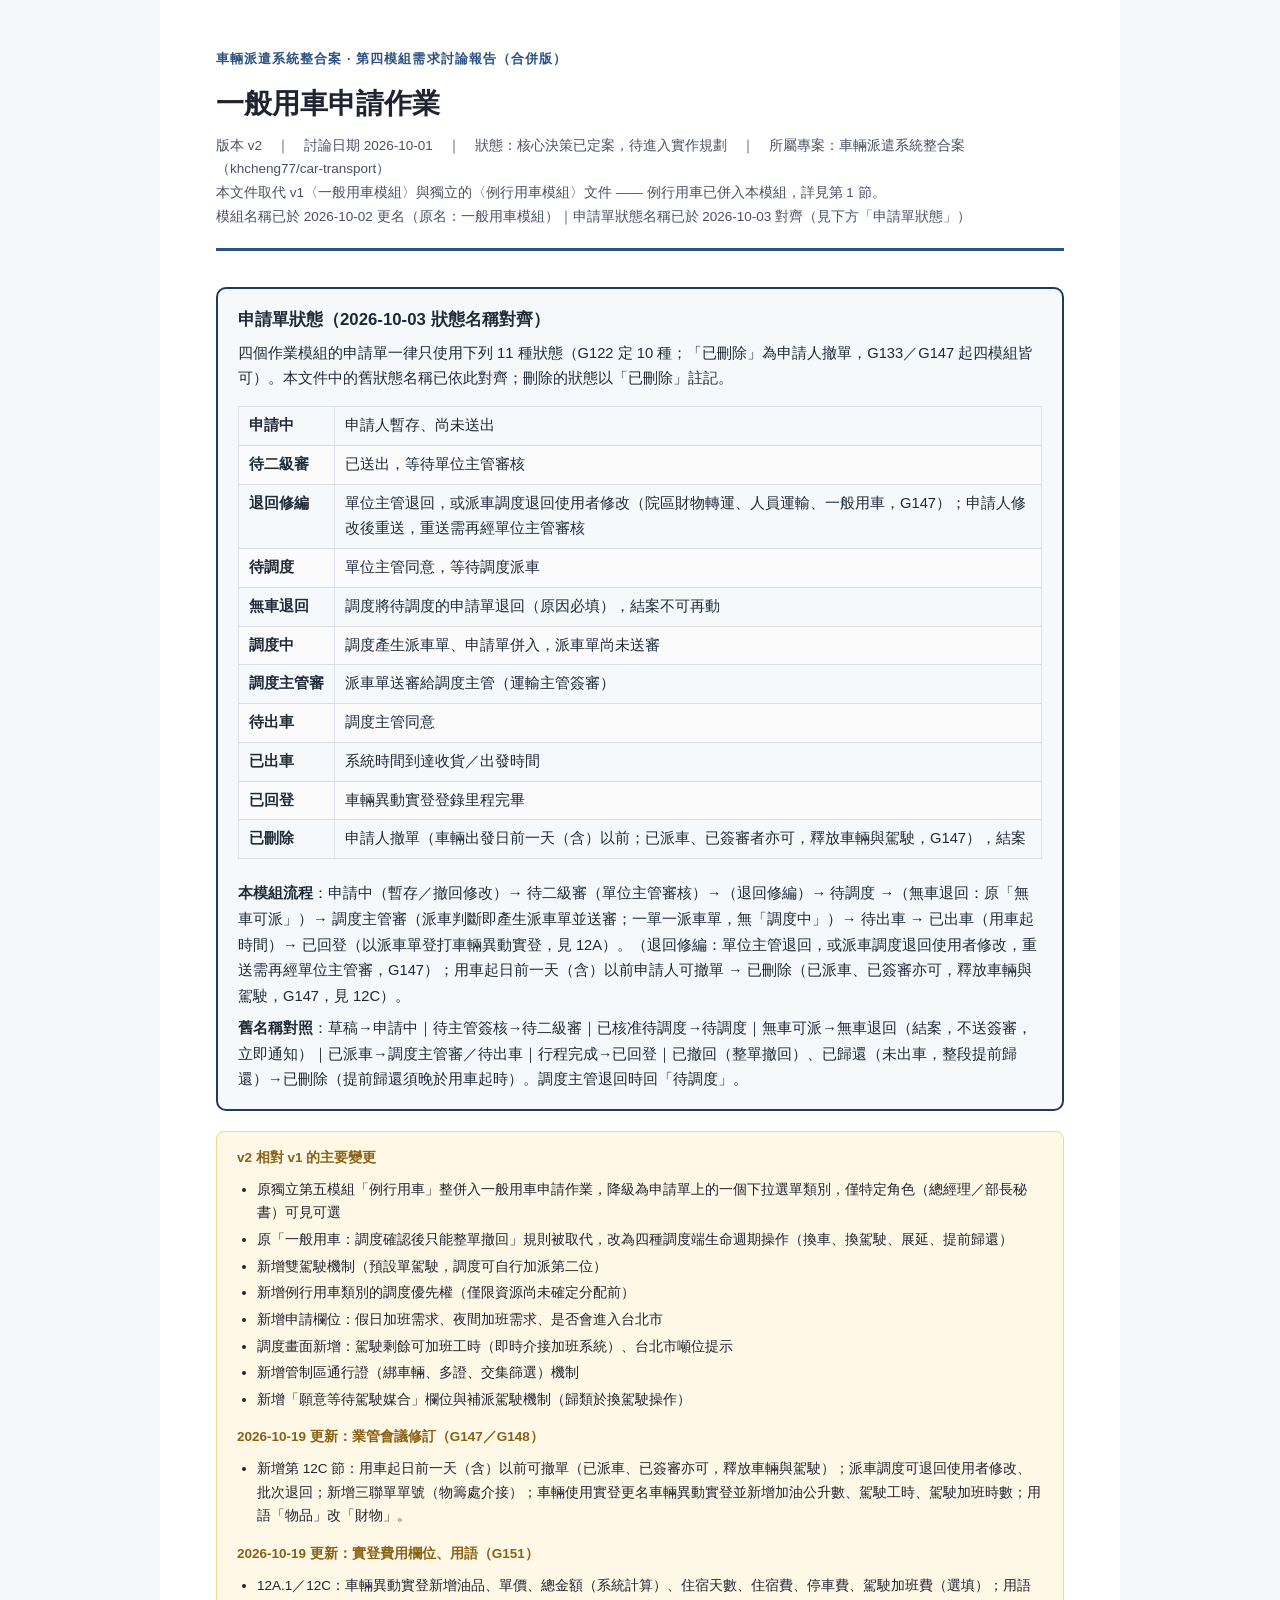
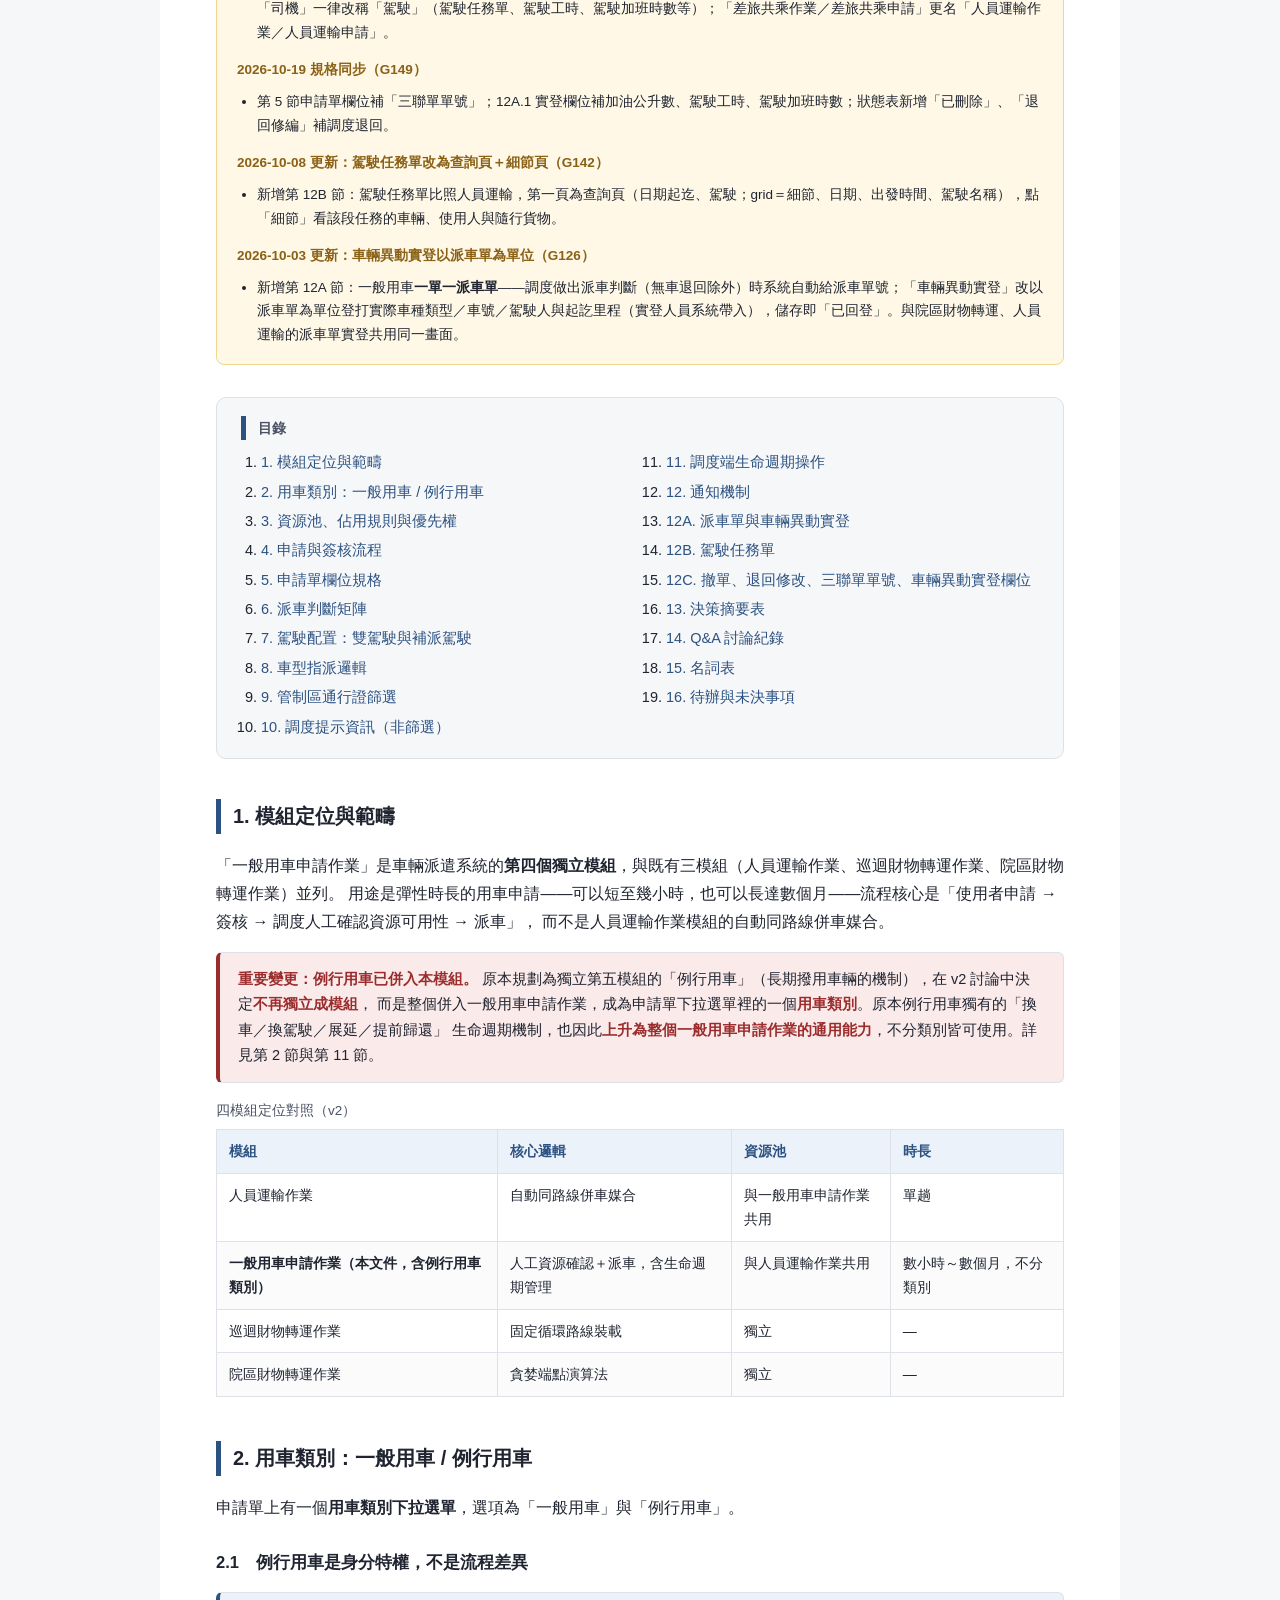
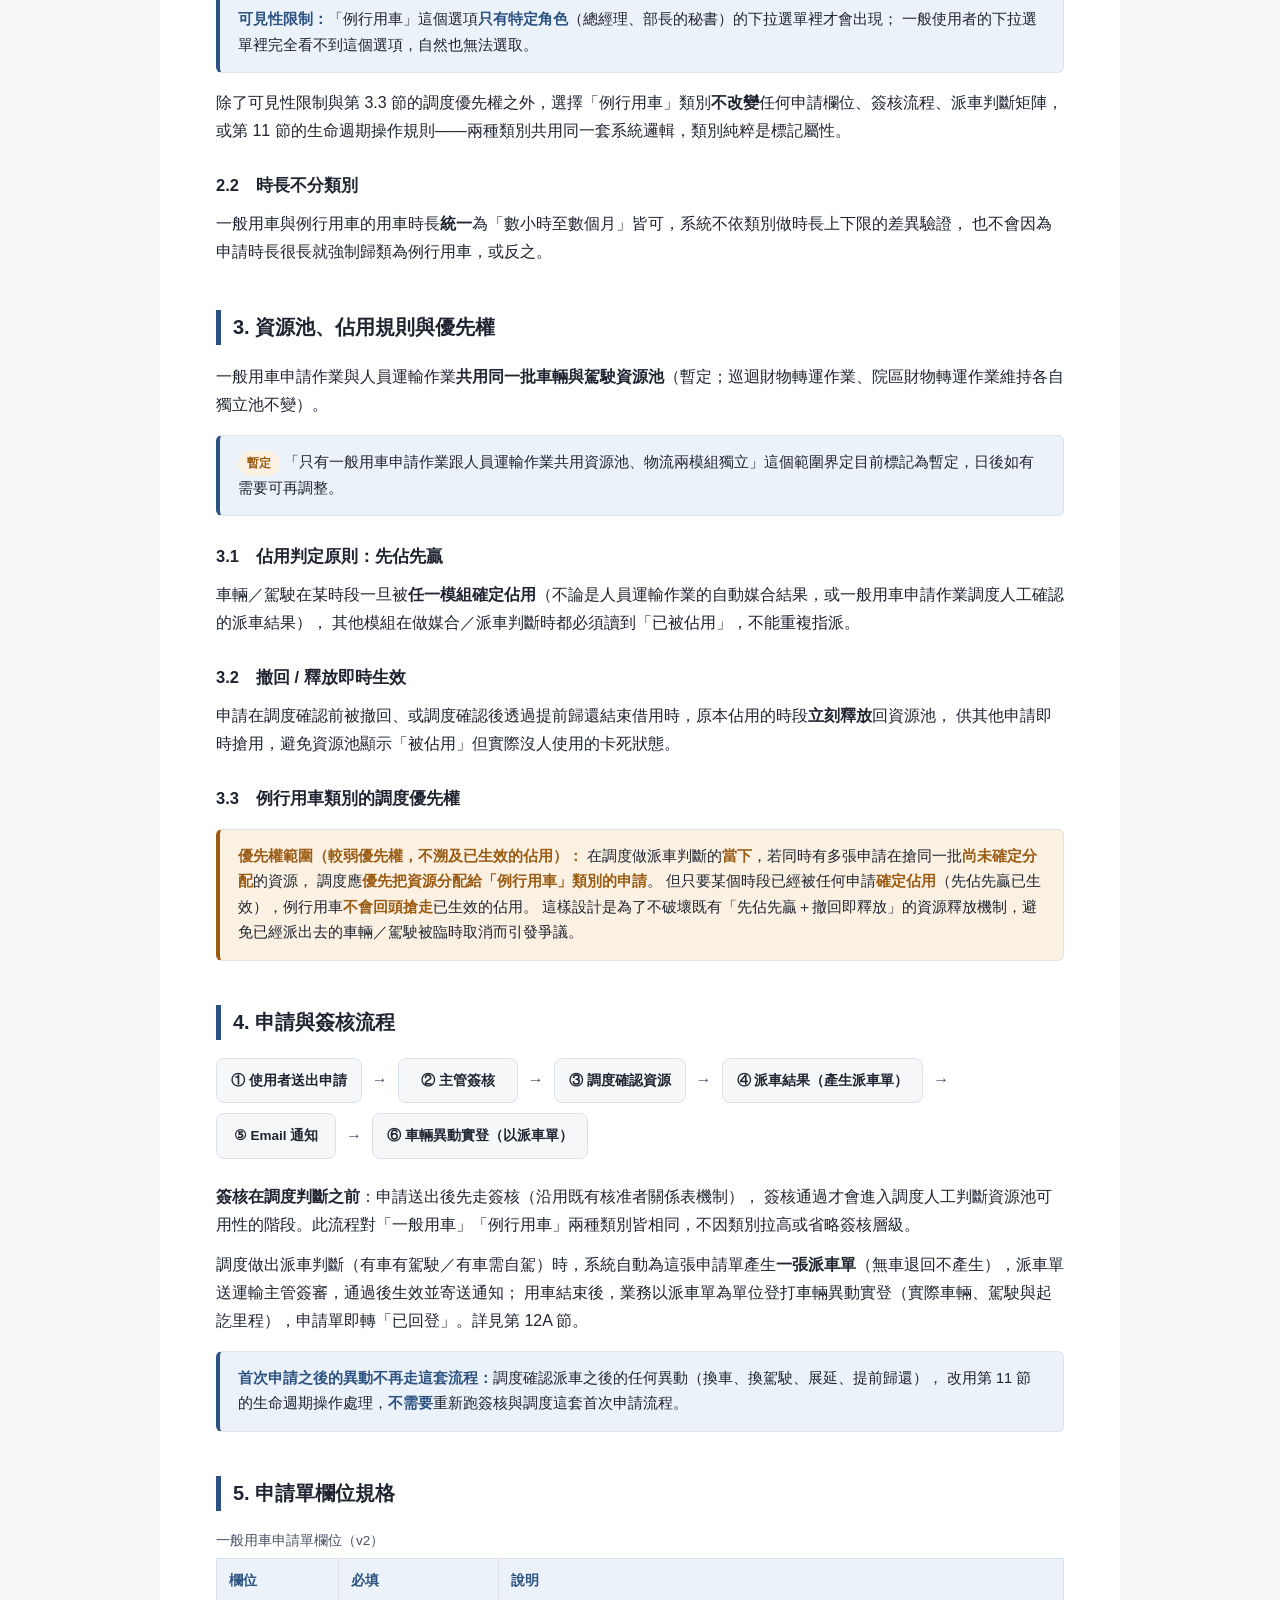
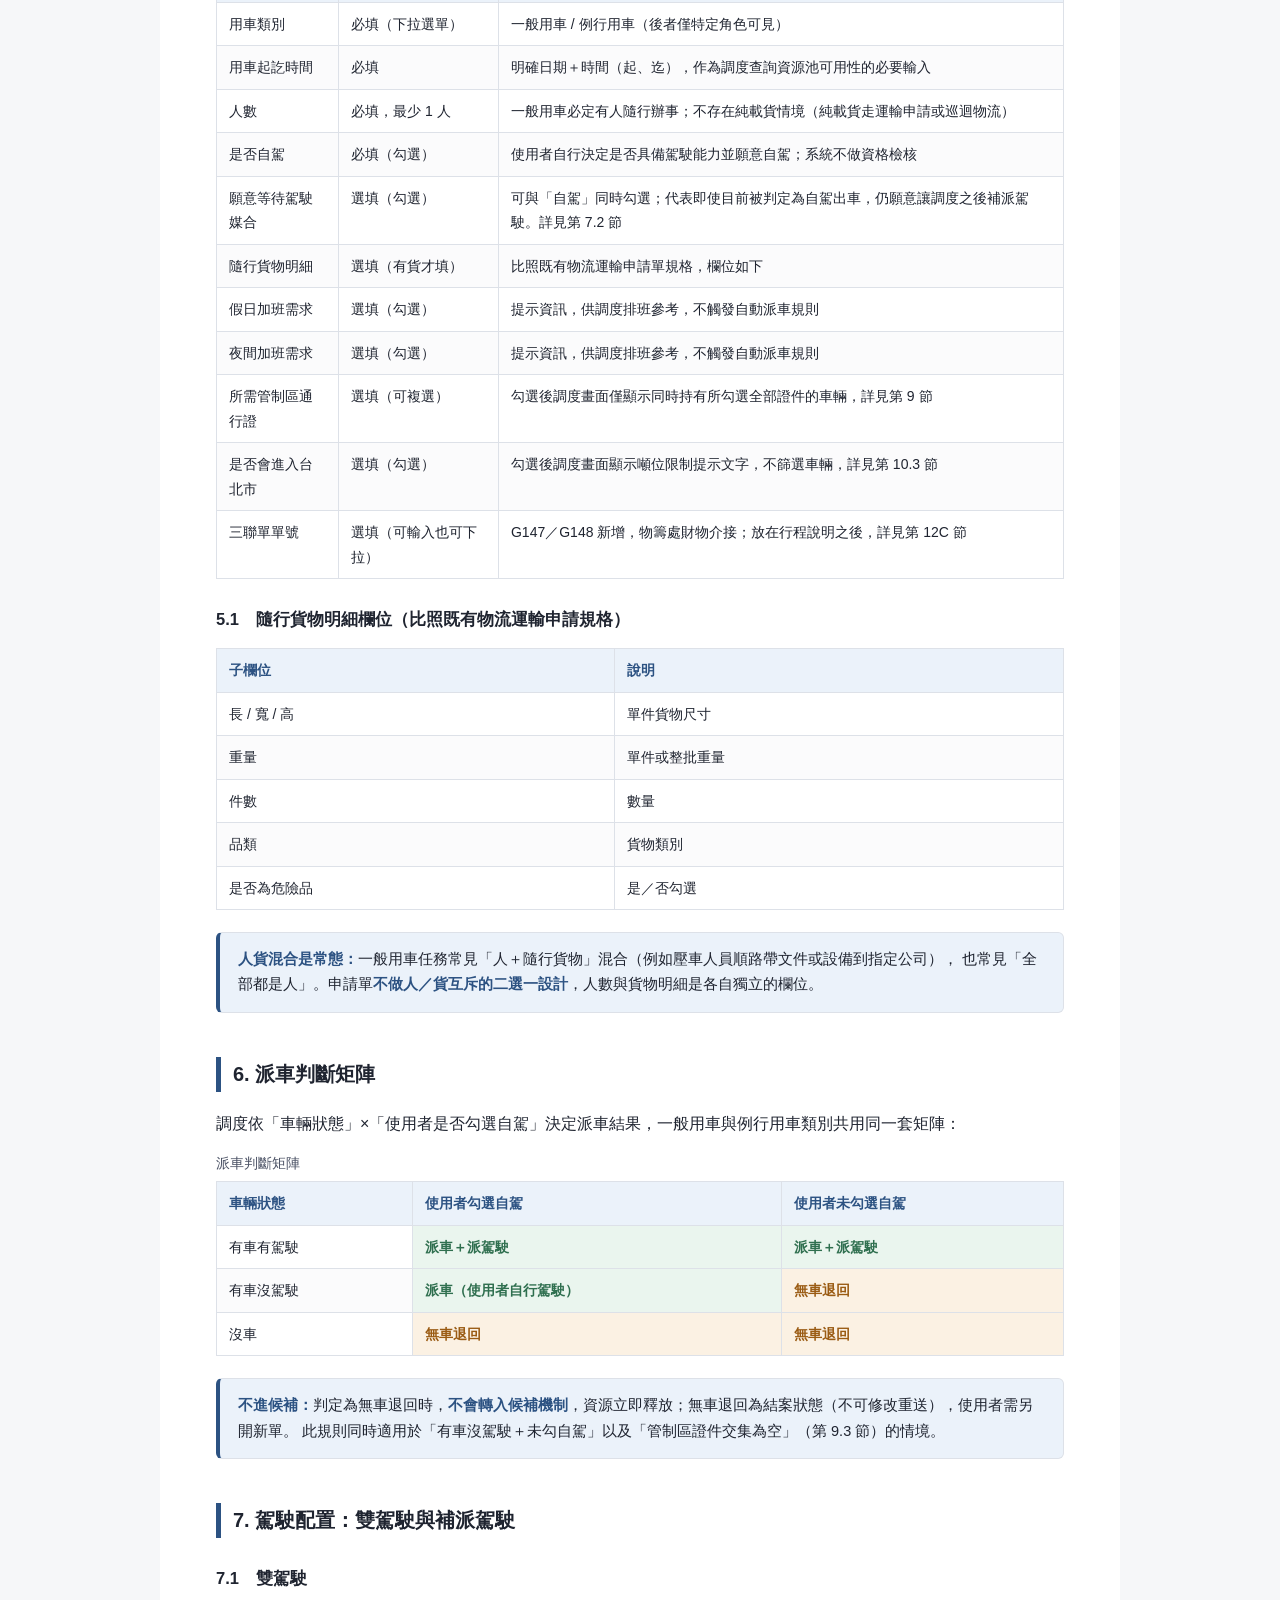
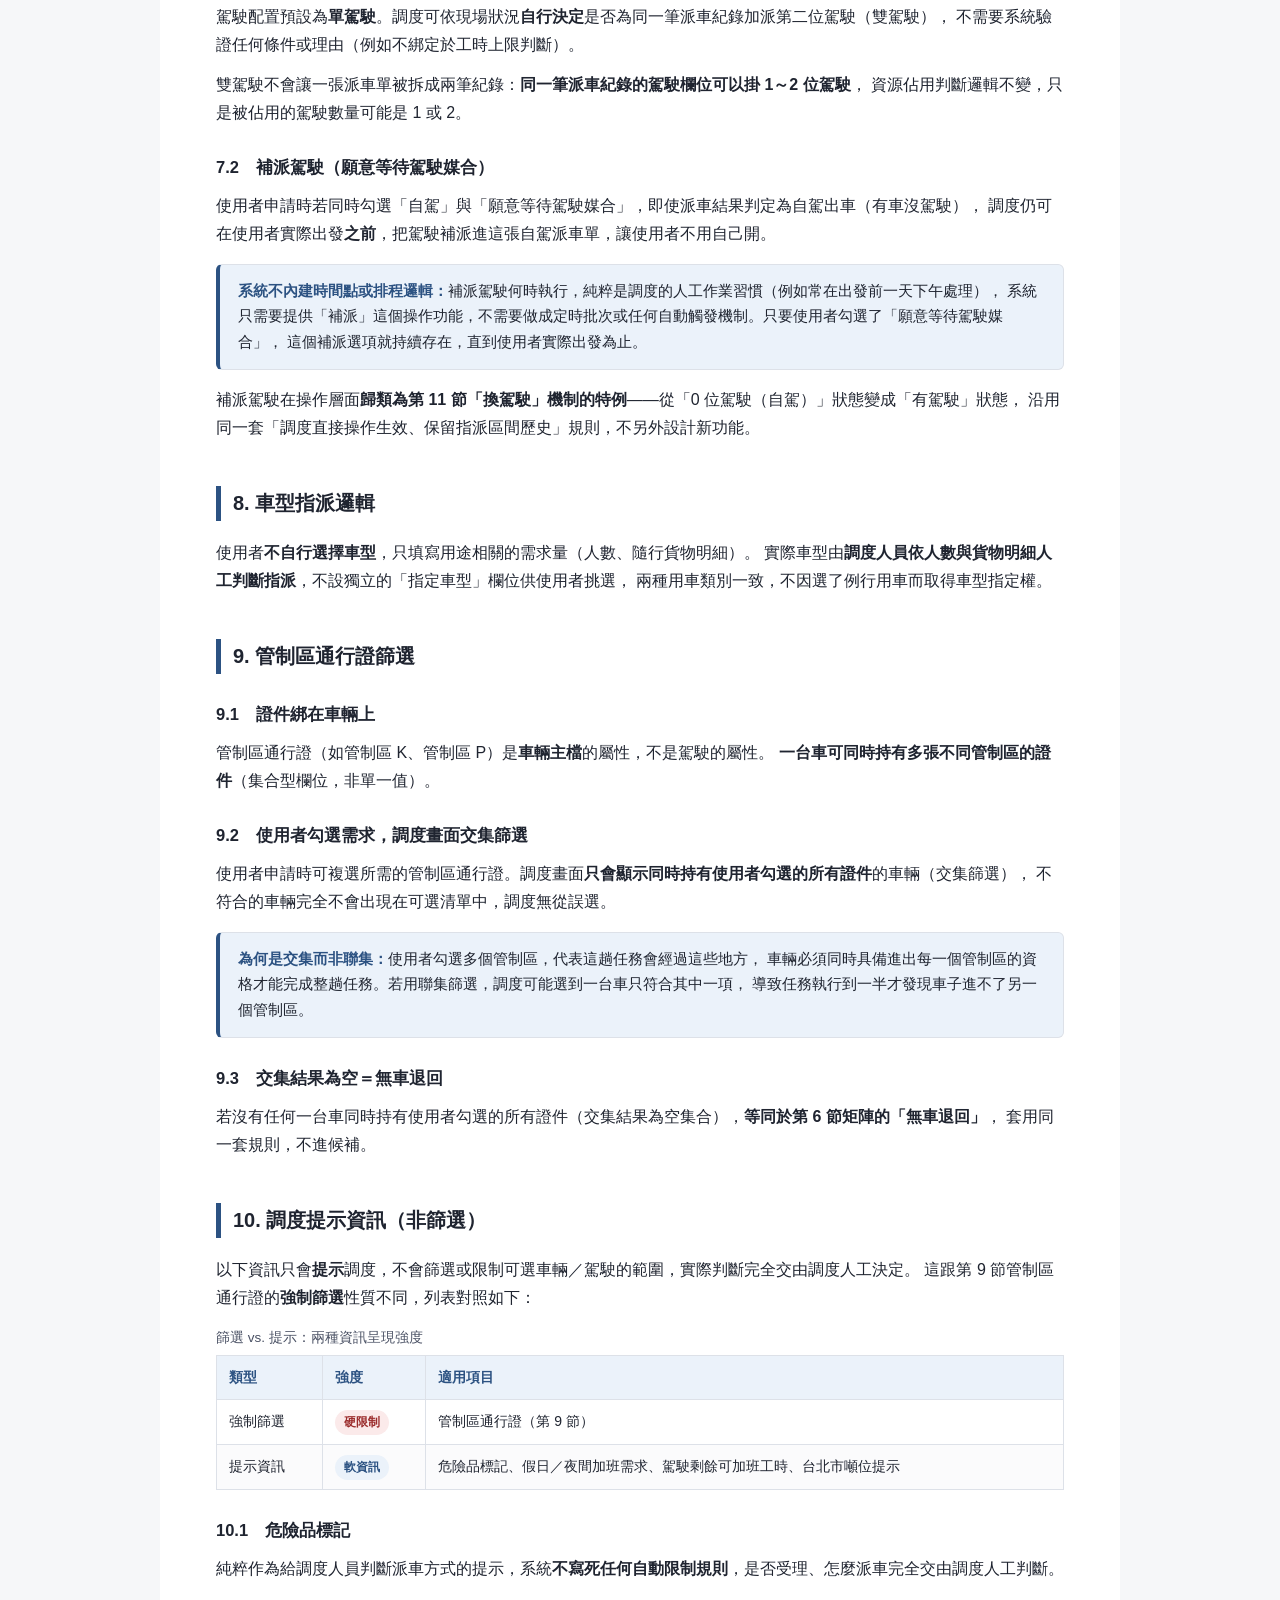
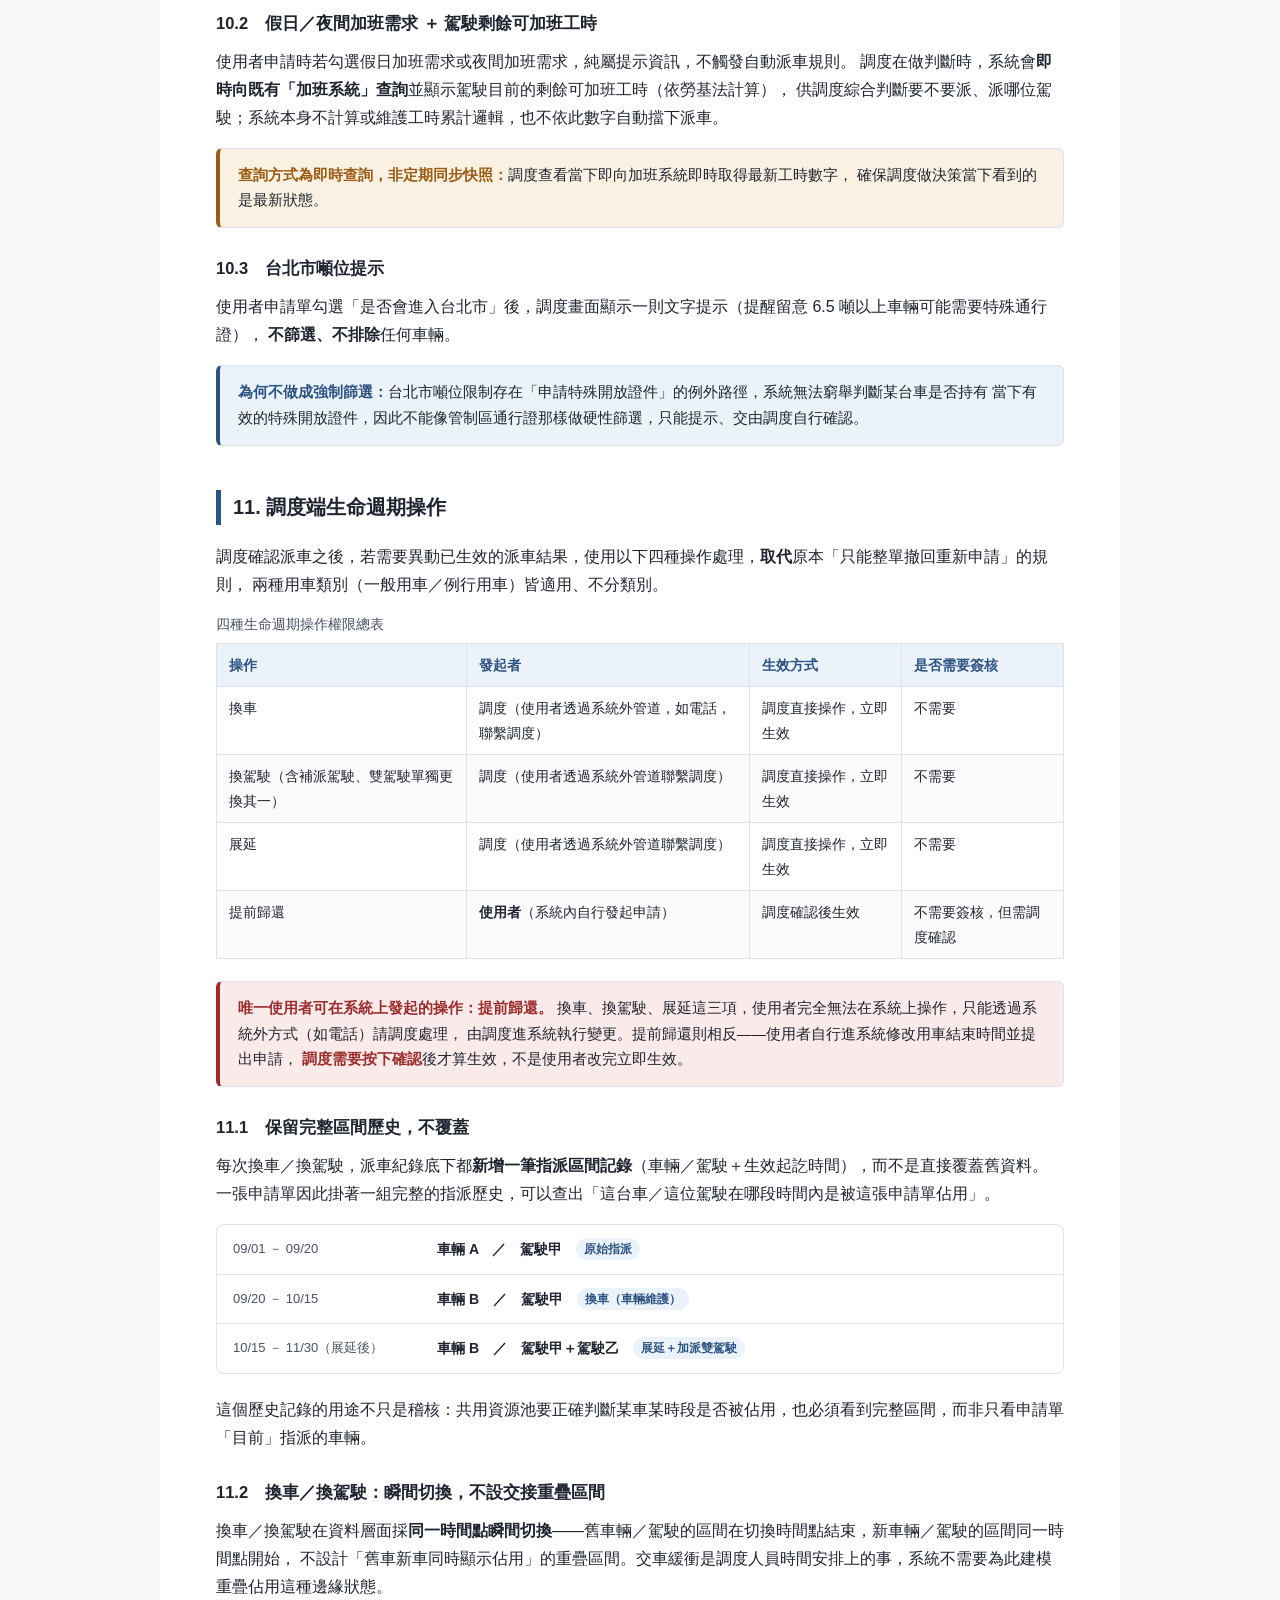
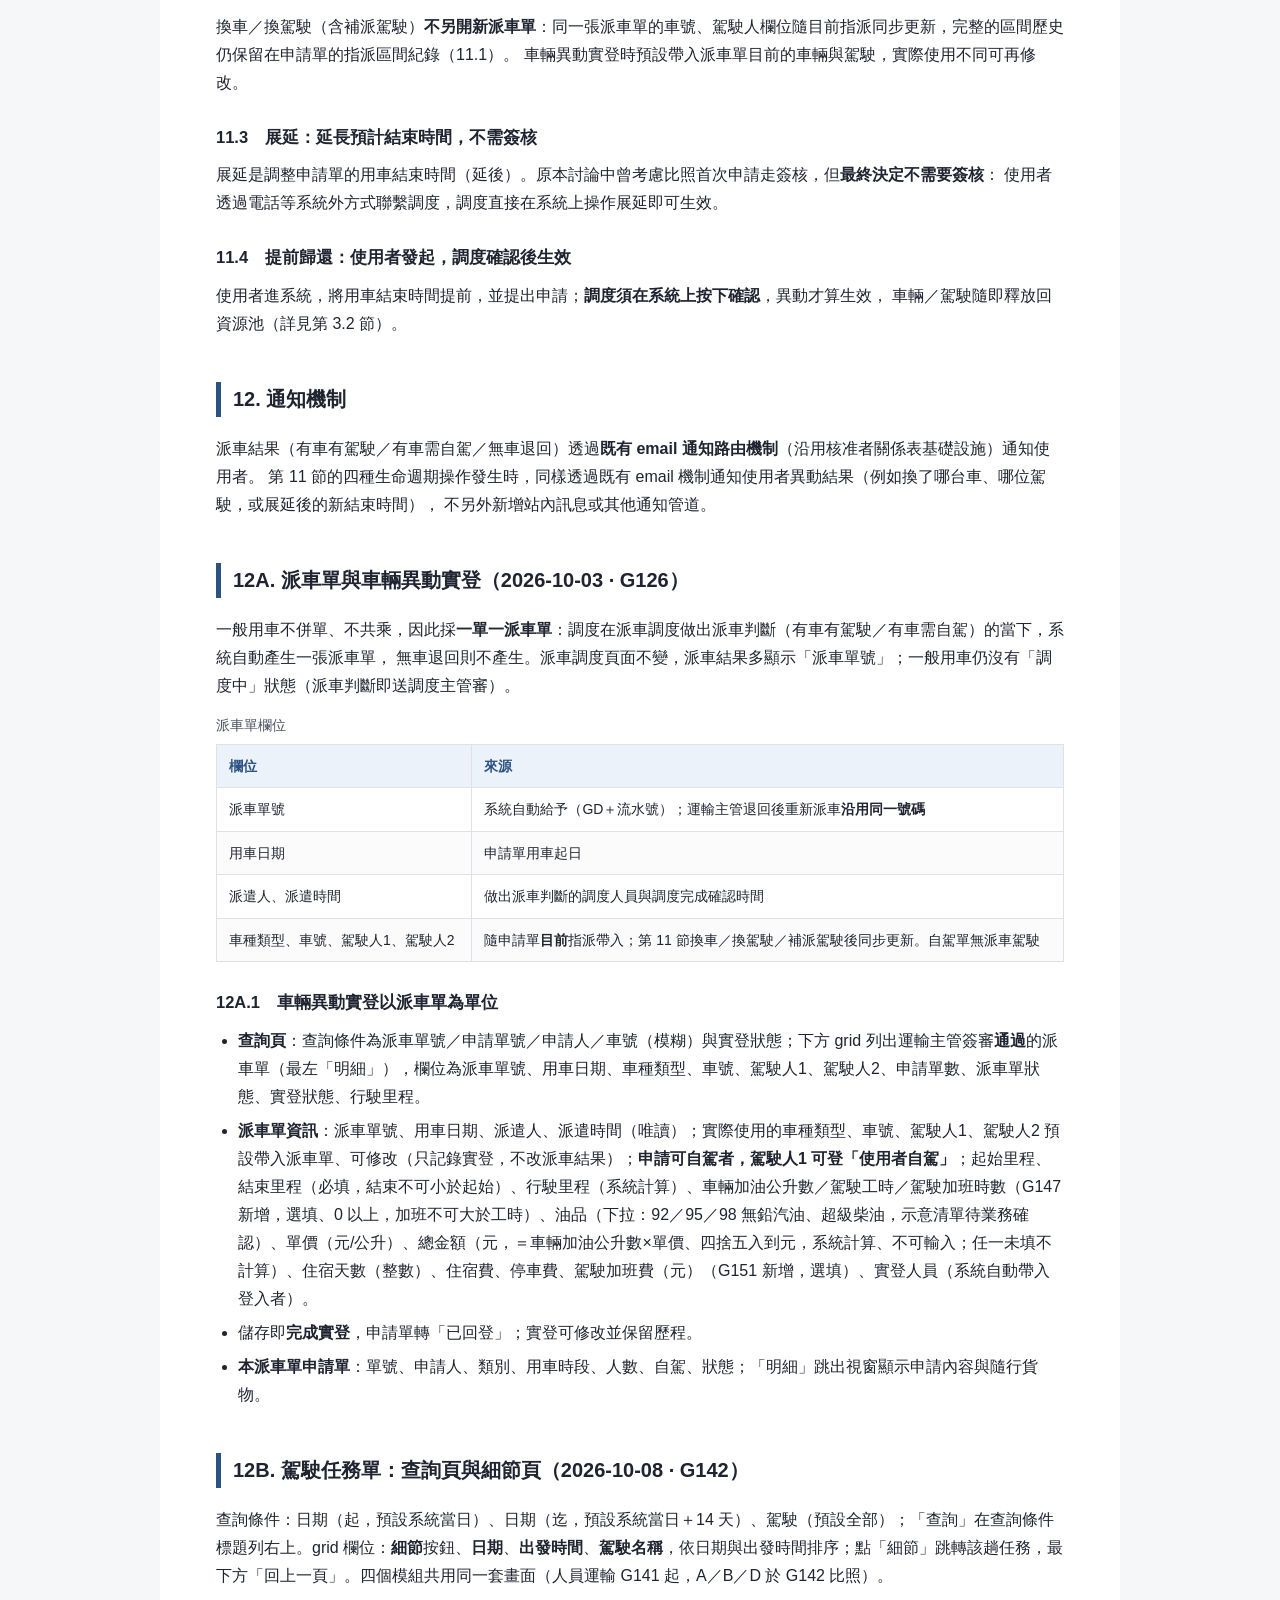
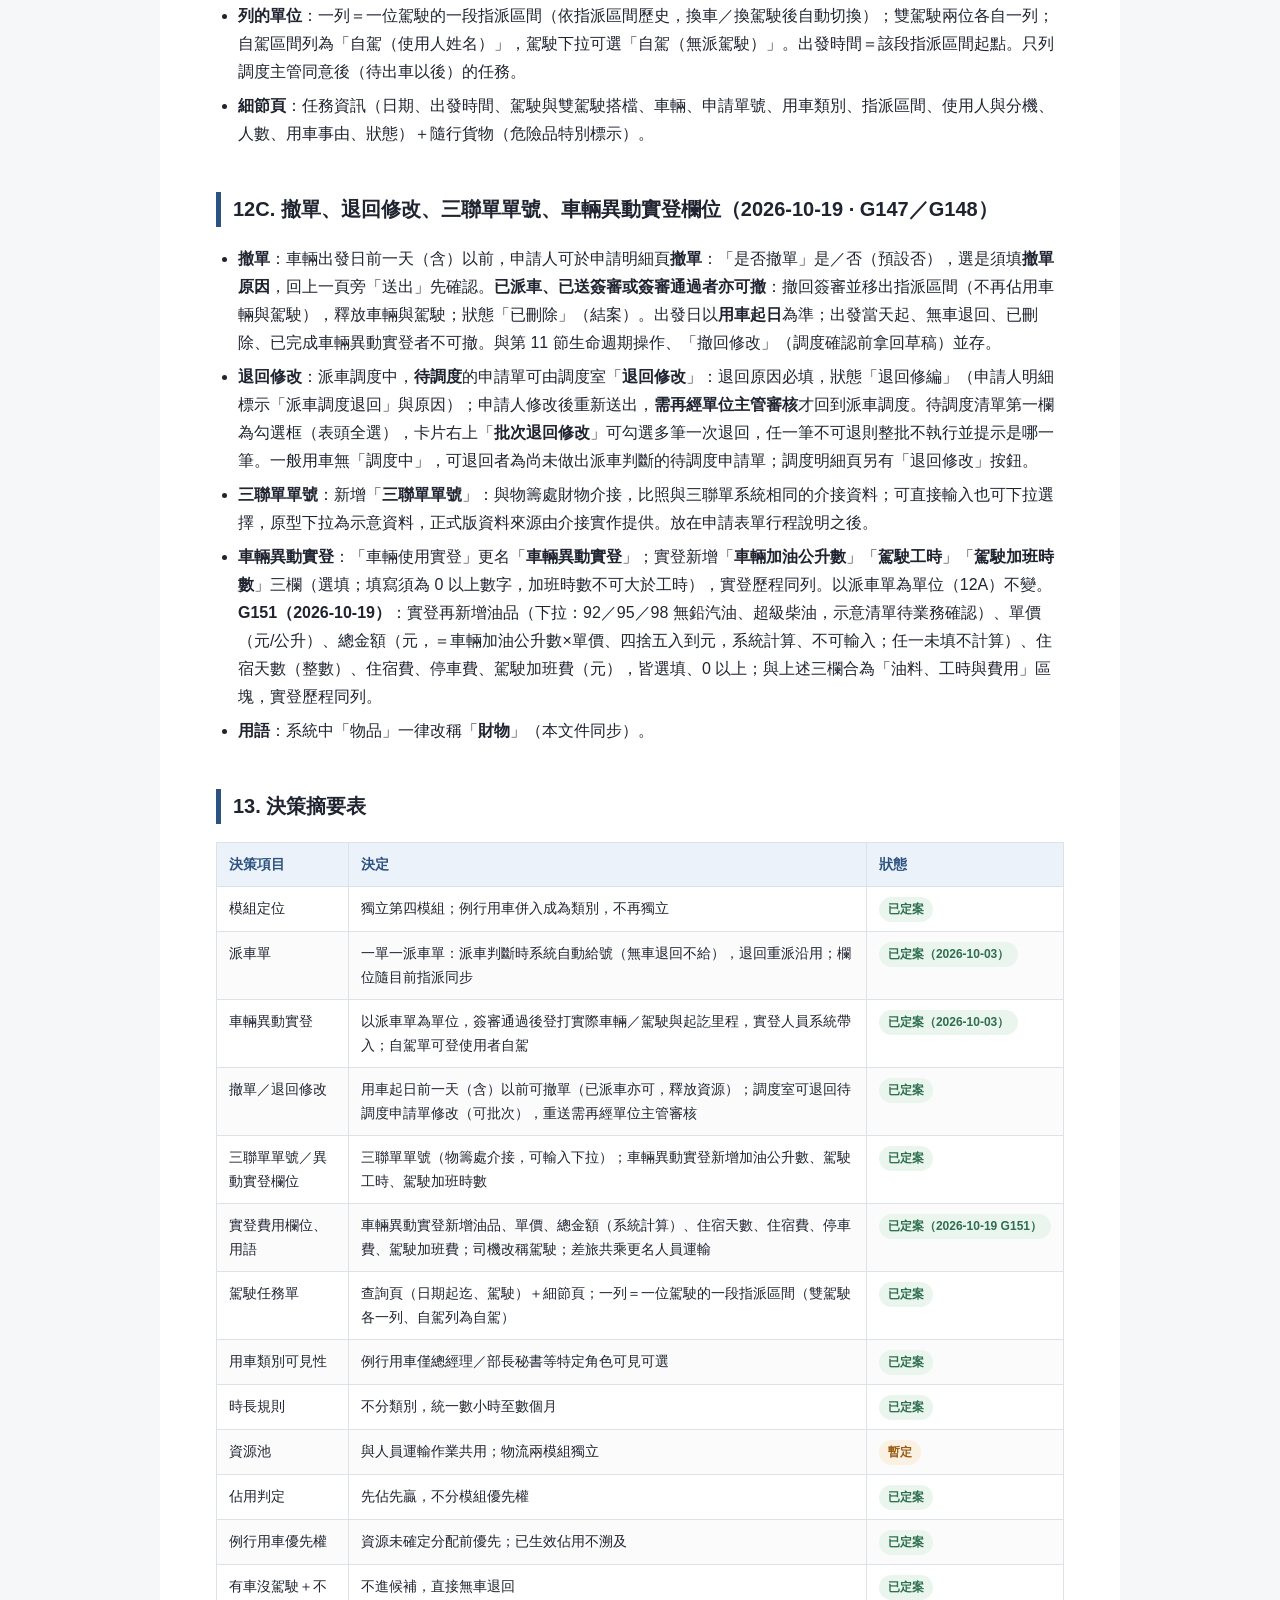
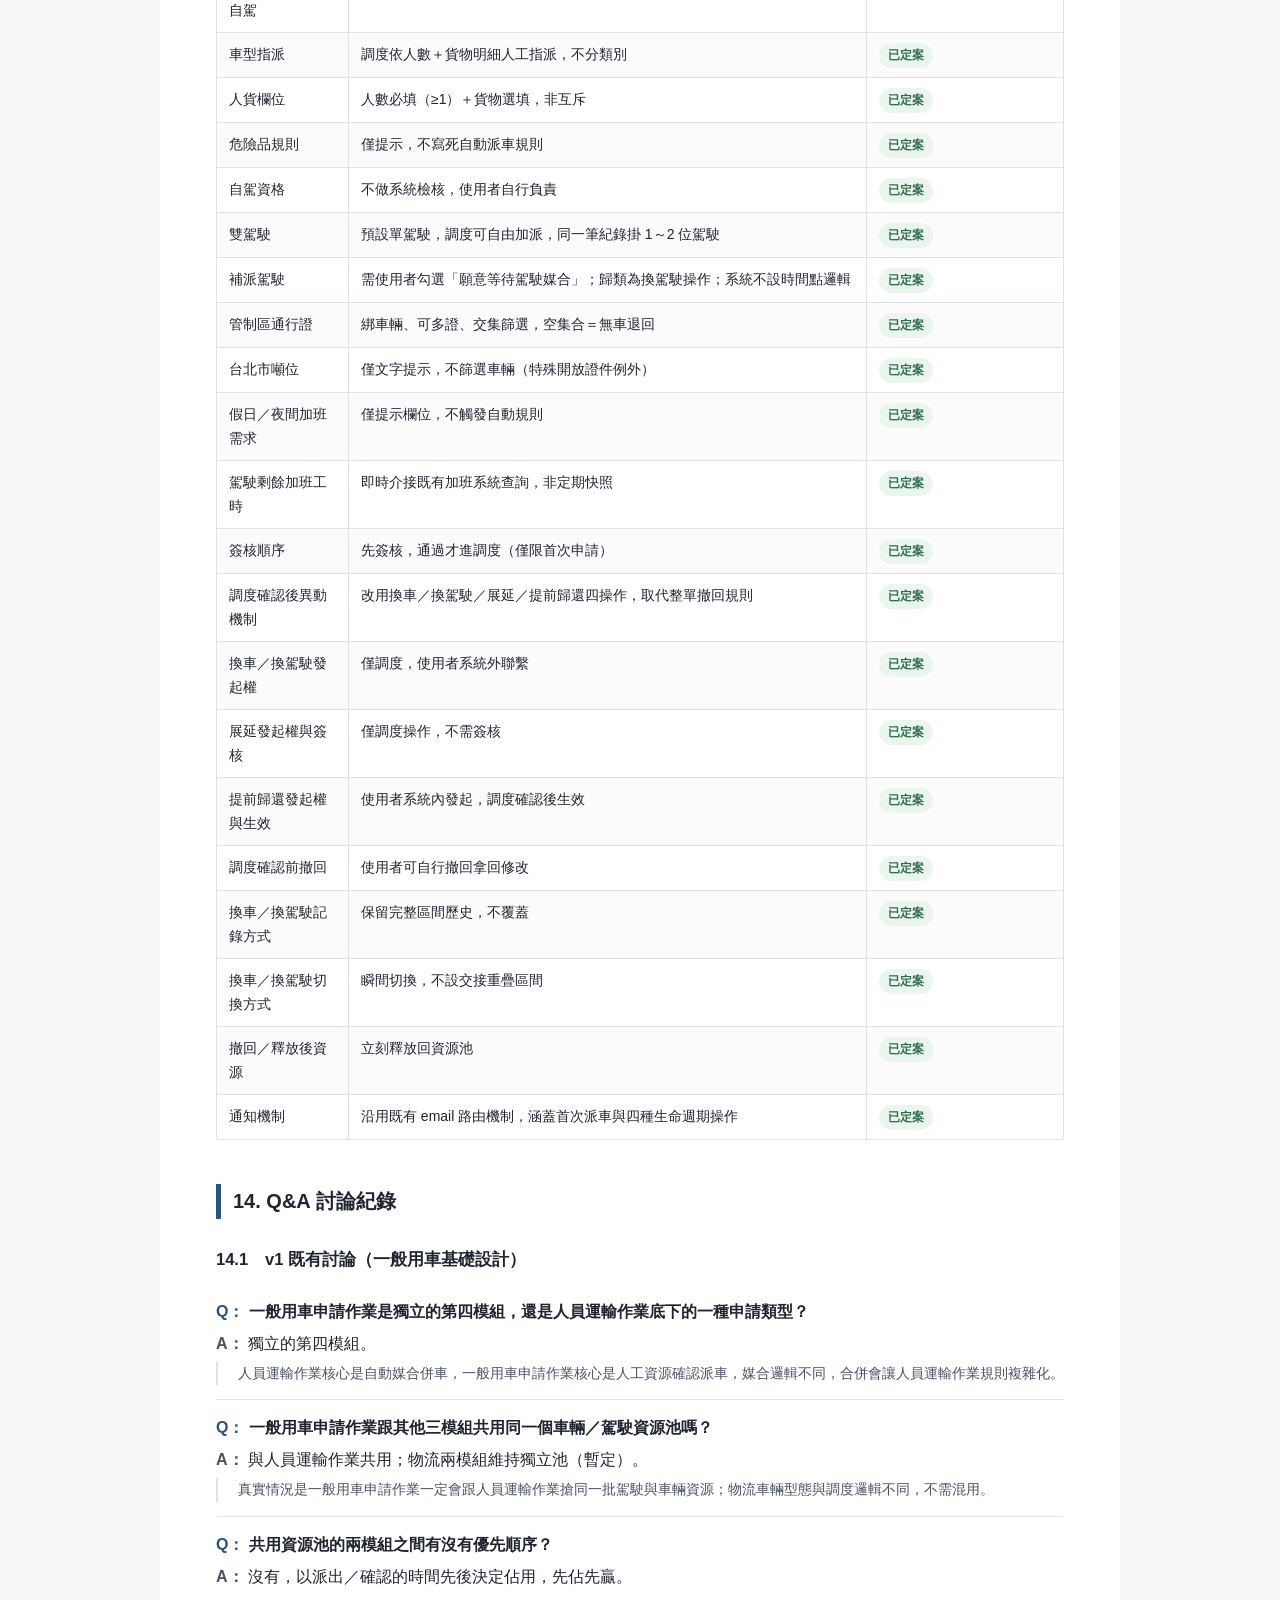
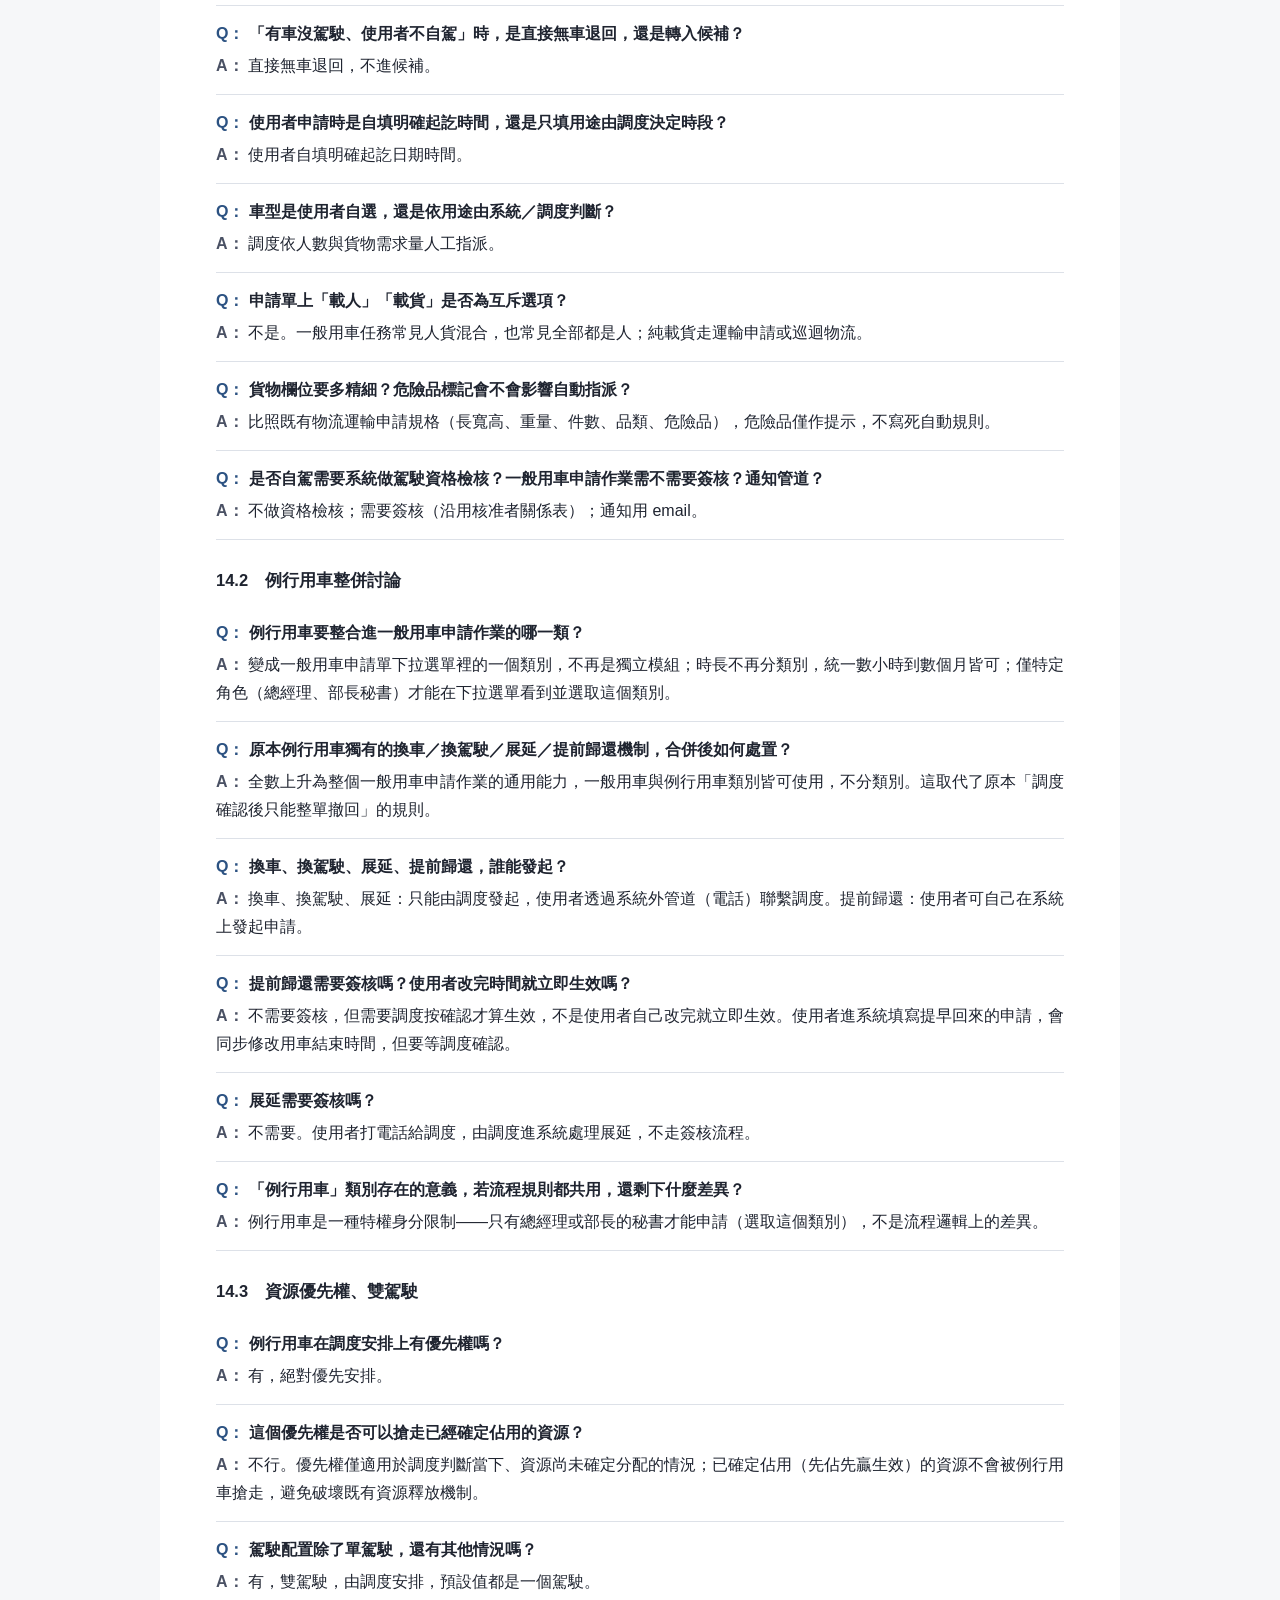
==== commit 2e611fed: "規格同步：實登費用欄位（G151）四份模組規格；申請引導規格 v2.20（人員運輸、駕駛用語） Co-Authored-By: Claude Opus 5.5 <noreply@anthropic.c" ====
--- a/docs/一般用車模組_v2.html
+++ b/docs/一般用車模組_v2.html
@@ -302,6 +302,10 @@
     <h3 style="margin-top:14px;">2026-10-19 更新：業管會議修訂（G147／G148）</h3>
     <ul>
       <li>新增第 12C 節：用車起日前一天（含）以前可撤單（已派車、已簽審亦可，釋放車輛與駕駛）；派車調度可退回使用者修改、批次退回；新增三聯單單號（物籌處介接）；車輛使用實登更名車輛異動實登並新增加油公升數、駕駛工時、駕駛加班時數；用語「物品」改「財物」。</li>
+    </ul>
+    <h3 style="margin-top:14px;">2026-10-19 更新：實登費用欄位、用語（G151）</h3>
+    <ul>
+      <li>12A.1／12C：車輛異動實登新增油品、單價、總金額（系統計算）、住宿天數、住宿費、停車費、駕駛加班費（選填）；用語「司機」一律改稱「駕駛」（駕駛任務單、駕駛工時、駕駛加班時數等）；「差旅共乘作業／差旅共乘申請」更名「人員運輸作業／人員運輸申請」。</li>
     </ul>
     <h3 style="margin-top:14px;">2026-10-19 規格同步（G149）</h3>
     <ul>
@@ -739,7 +743,7 @@
     <h3>12A.1　車輛異動實登以派車單為單位</h3>
     <ul>
       <li><strong>查詢頁</strong>：查詢條件為派車單號／申請單號／申請人／車號（模糊）與實登狀態；下方 grid 列出運輸主管簽審<strong>通過</strong>的派車單（最左「明細」），欄位為派車單號、用車日期、車種類型、車號、駕駛人1、駕駛人2、申請單數、派車單狀態、實登狀態、行駛里程。</li>
-      <li><strong>派車單資訊</strong>：派車單號、用車日期、派遣人、派遣時間（唯讀）；實際使用的車種類型、車號、駕駛人1、駕駛人2 預設帶入派車單、可修改（只記錄實登，不改派車結果）；<strong>申請可自駕者，駕駛人1 可登「使用者自駕」</strong>；起始里程、結束里程（必填，結束不可小於起始）、行駛里程（系統計算）、車輛加油公升數／駕駛工時／駕駛加班時數（G147 新增，選填、0 以上，加班不可大於工時）、實登人員（系統自動帶入登入者）。</li>
+      <li><strong>派車單資訊</strong>：派車單號、用車日期、派遣人、派遣時間（唯讀）；實際使用的車種類型、車號、駕駛人1、駕駛人2 預設帶入派車單、可修改（只記錄實登，不改派車結果）；<strong>申請可自駕者，駕駛人1 可登「使用者自駕」</strong>；起始里程、結束里程（必填，結束不可小於起始）、行駛里程（系統計算）、車輛加油公升數／駕駛工時／駕駛加班時數（G147 新增，選填、0 以上，加班不可大於工時）、油品（下拉：92／95／98 無鉛汽油、超級柴油，示意清單待業務確認）、單價（元/公升）、總金額（元，＝車輛加油公升數×單價、四捨五入到元，系統計算、不可輸入；任一未填不計算）、住宿天數（整數）、住宿費、停車費、駕駛加班費（元）（G151 新增，選填）、實登人員（系統自動帶入登入者）。</li>
       <li>儲存即<strong>完成實登</strong>，申請單轉「已回登」；實登可修改並保留歷程。</li>
       <li><strong>本派車單申請單</strong>：單號、申請人、類別、用車時段、人數、自駕、狀態；「明細」跳出視窗顯示申請內容與隨行貨物。</li>
     </ul>
@@ -760,7 +764,7 @@
       <li><strong>撤單</strong>：車輛出發日前一天（含）以前，申請人可於申請明細頁<b>撤單</b>：「是否撤單」是／否（預設否），選是須填<b>撤單原因</b>，回上一頁旁「送出」先確認。<b>已派車、已送簽審或簽審通過者亦可撤</b>：撤回簽審並移出指派區間（不再佔用車輛與駕駛），釋放車輛與駕駛；狀態「已刪除」（結案）。出發日以<b>用車起日</b>為準；出發當天起、無車退回、已刪除、已完成車輛異動實登者不可撤。與第 11 節生命週期操作、「撤回修改」（調度確認前拿回草稿）並存。</li>
       <li><strong>退回修改</strong>：派車調度中，<b>待調度</b>的申請單可由調度室「<b>退回修改</b>」：退回原因必填，狀態「退回修編」（申請人明細標示「派車調度退回」與原因）；申請人修改後重新送出，<b>需再經單位主管審核</b>才回到派車調度。待調度清單第一欄為勾選框（表頭全選），卡片右上「<b>批次退回修改</b>」可勾選多筆一次退回，任一筆不可退則整批不執行並提示是哪一筆。一般用車無「調度中」，可退回者為尚未做出派車判斷的待調度申請單；調度明細頁另有「退回修改」按鈕。</li>
       <li><strong>三聯單單號</strong>：新增「<b>三聯單單號</b>」：與物籌處財物介接，比照與三聯單系統相同的介接資料；可直接輸入也可下拉選擇，原型下拉為示意資料，正式版資料來源由介接實作提供。放在申請表單行程說明之後。</li>
-      <li><strong>車輛異動實登</strong>：「車輛使用實登」更名「<b>車輛異動實登</b>」；實登新增「<b>車輛加油公升數</b>」「<b>駕駛工時</b>」「<b>駕駛加班時數</b>」三欄（選填；填寫須為 0 以上數字，加班時數不可大於工時），實登歷程同列。以派車單為單位（12A）不變。</li>
+      <li><strong>車輛異動實登</strong>：「車輛使用實登」更名「<b>車輛異動實登</b>」；實登新增「<b>車輛加油公升數</b>」「<b>駕駛工時</b>」「<b>駕駛加班時數</b>」三欄（選填；填寫須為 0 以上數字，加班時數不可大於工時），實登歷程同列。以派車單為單位（12A）不變。<b>G151（2026-10-19）</b>：實登再新增油品（下拉：92／95／98 無鉛汽油、超級柴油，示意清單待業務確認）、單價（元/公升）、總金額（元，＝車輛加油公升數×單價、四捨五入到元，系統計算、不可輸入；任一未填不計算）、住宿天數（整數）、住宿費、停車費、駕駛加班費（元），皆選填、0 以上；與上述三欄合為「油料、工時與費用」區塊，實登歷程同列。</li>
       <li><strong>用語</strong>：系統中「物品」一律改稱「<b>財物</b>」（本文件同步）。</li>
     </ul>
   </section>
@@ -777,6 +781,7 @@
         <tr><td>車輛異動實登</td><td>以派車單為單位，簽審通過後登打實際車輛／駕駛與起訖里程，實登人員系統帶入；自駕單可登使用者自駕</td><td><span class="badge decided">已定案（2026-10-03）</span></td></tr>
         <tr><td>撤單／退回修改</td><td>用車起日前一天（含）以前可撤單（已派車亦可，釋放資源）；調度室可退回待調度申請單修改（可批次），重送需再經單位主管審核</td><td><span class="badge decided">已定案</span></td></tr>
         <tr><td>三聯單單號／異動實登欄位</td><td>三聯單單號（物籌處介接，可輸入下拉）；車輛異動實登新增加油公升數、駕駛工時、駕駛加班時數</td><td><span class="badge decided">已定案</span></td></tr>
+        <tr><td>實登費用欄位、用語</td><td>車輛異動實登新增油品、單價、總金額（系統計算）、住宿天數、住宿費、停車費、駕駛加班費；司機改稱駕駛；差旅共乘更名人員運輸</td><td><span class="badge decided">已定案（2026-10-19 G151）</span></td></tr>
         <tr><td>駕駛任務單</td><td>查詢頁（日期起迄、駕駛）＋細節頁；一列＝一位駕駛的一段指派區間（雙駕駛各一列、自駕列為自駕）</td><td><span class="badge decided">已定案</span></td></tr>
         <tr><td>用車類別可見性</td><td>例行用車僅總經理／部長秘書等特定角色可見可選</td><td><span class="badge decided">已定案</span></td></tr>
         <tr><td>時長規則</td><td>不分類別，統一數小時至數個月</td><td><span class="badge decided">已定案</span></td></tr>
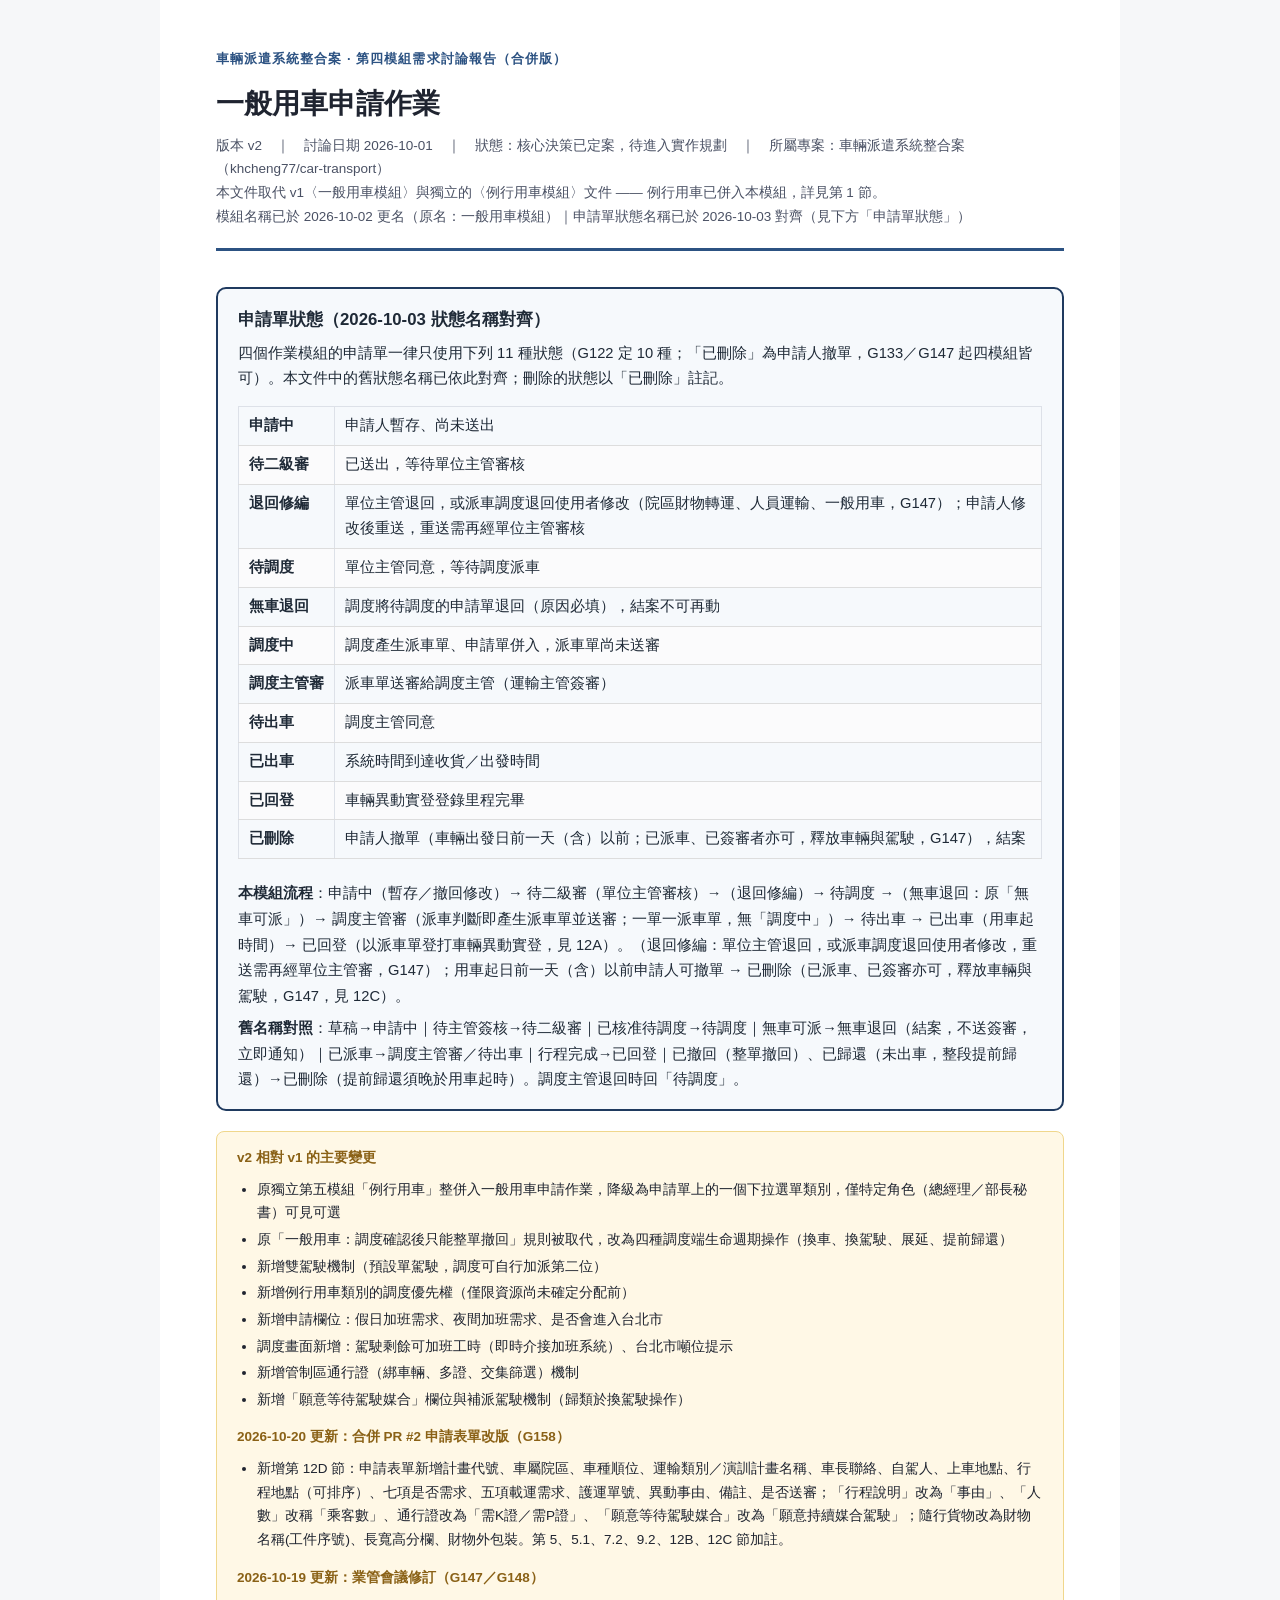
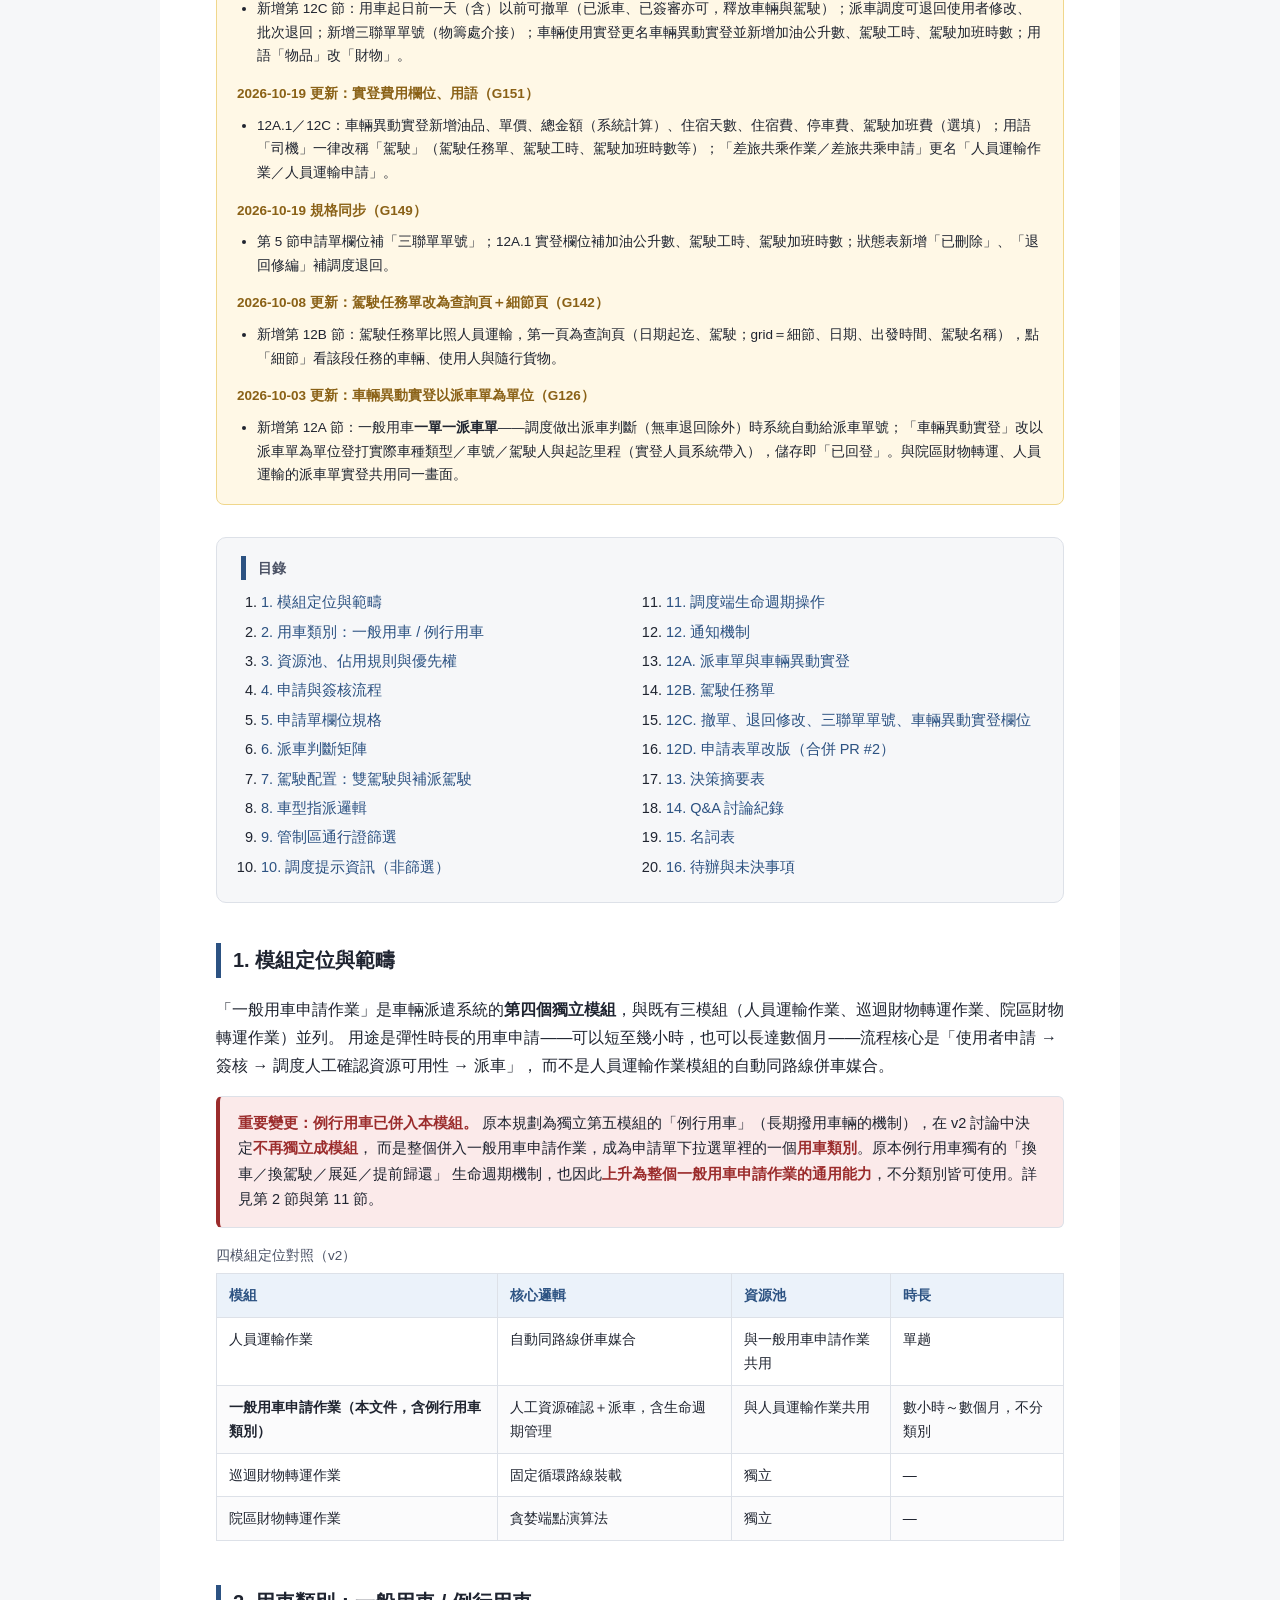
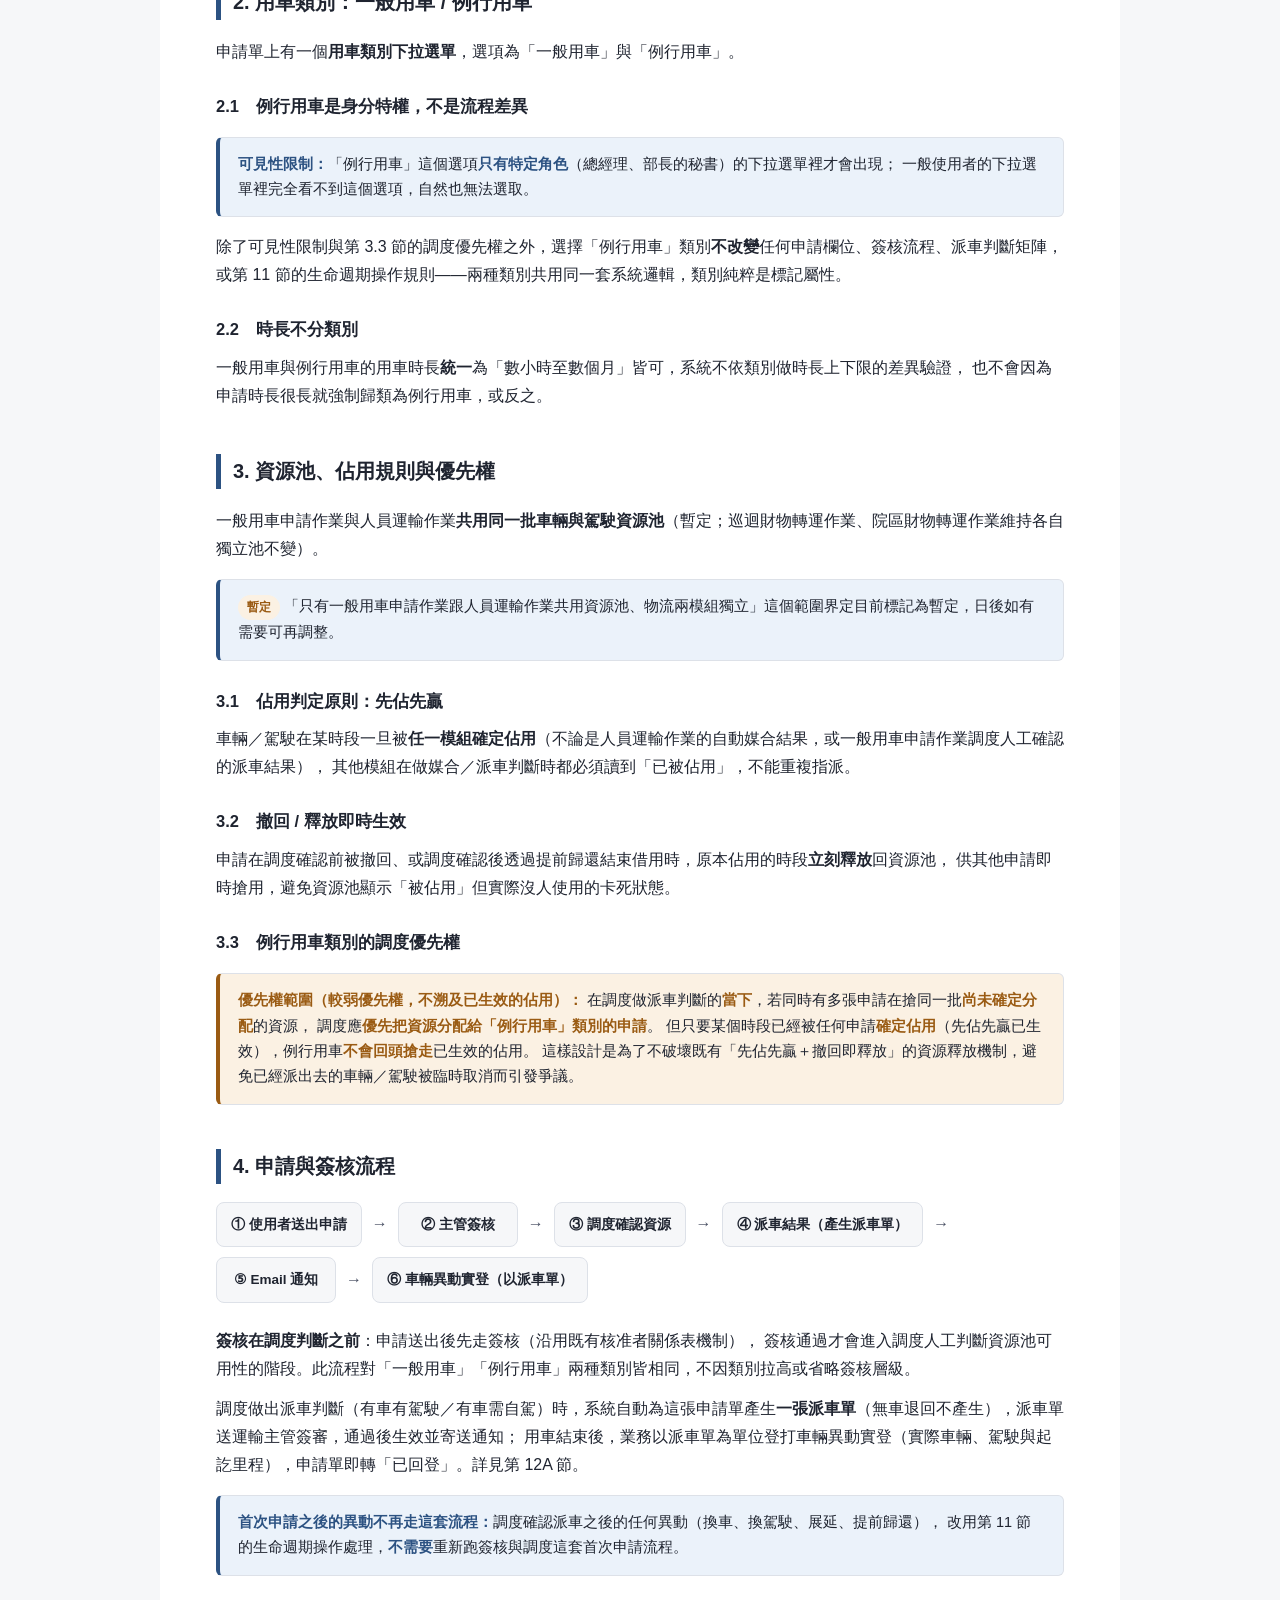
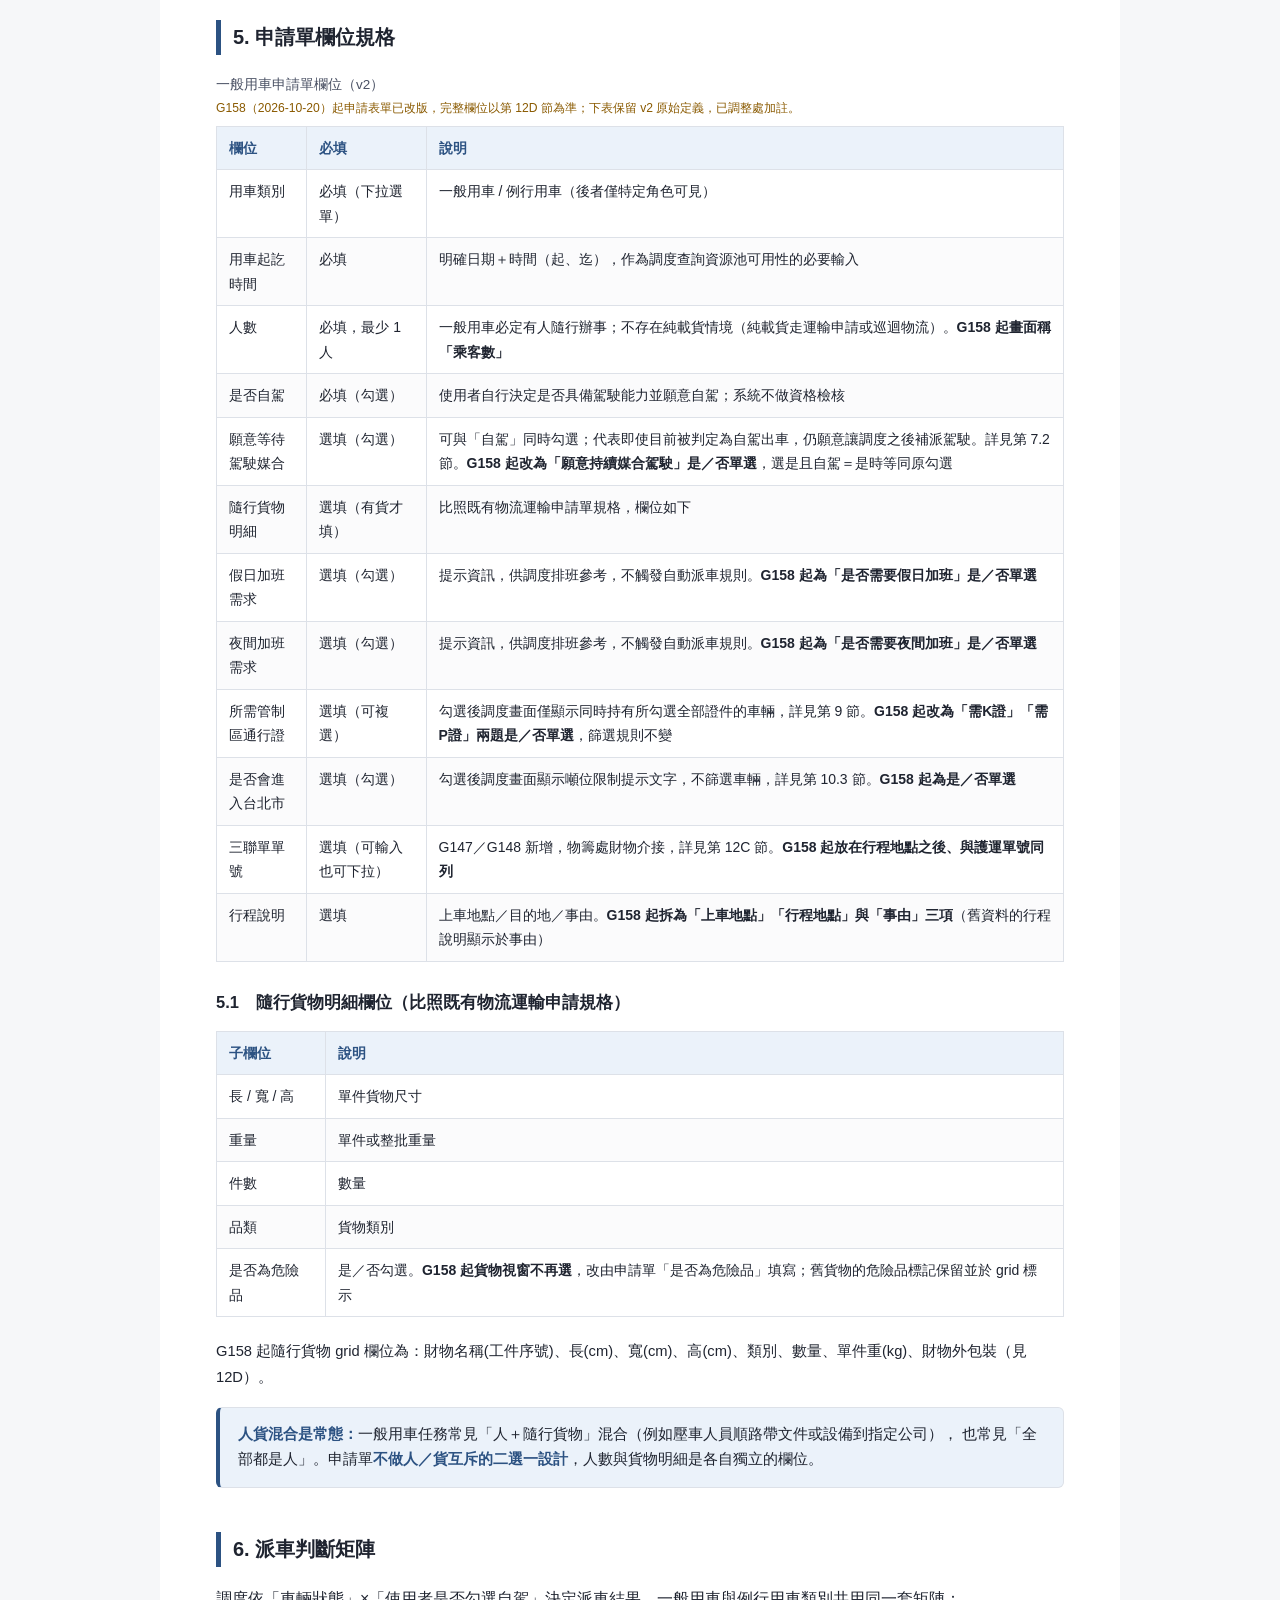
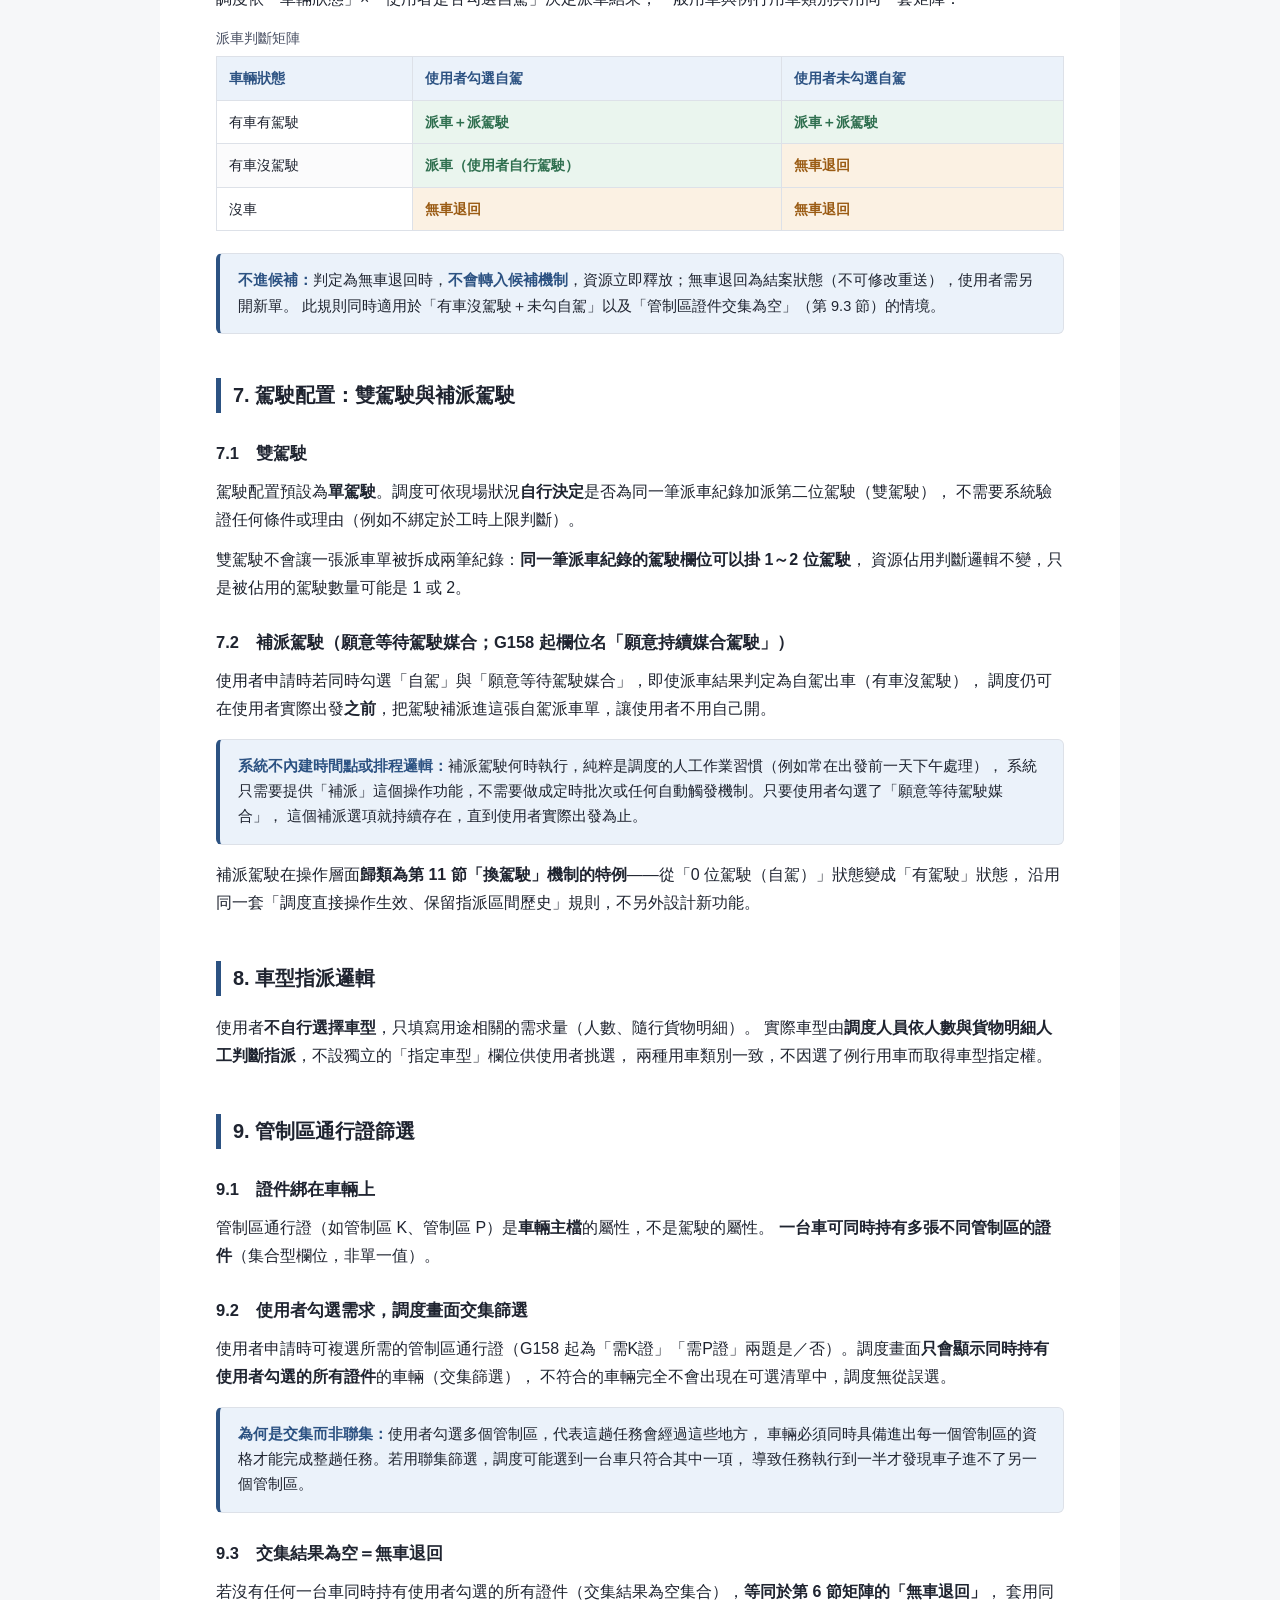
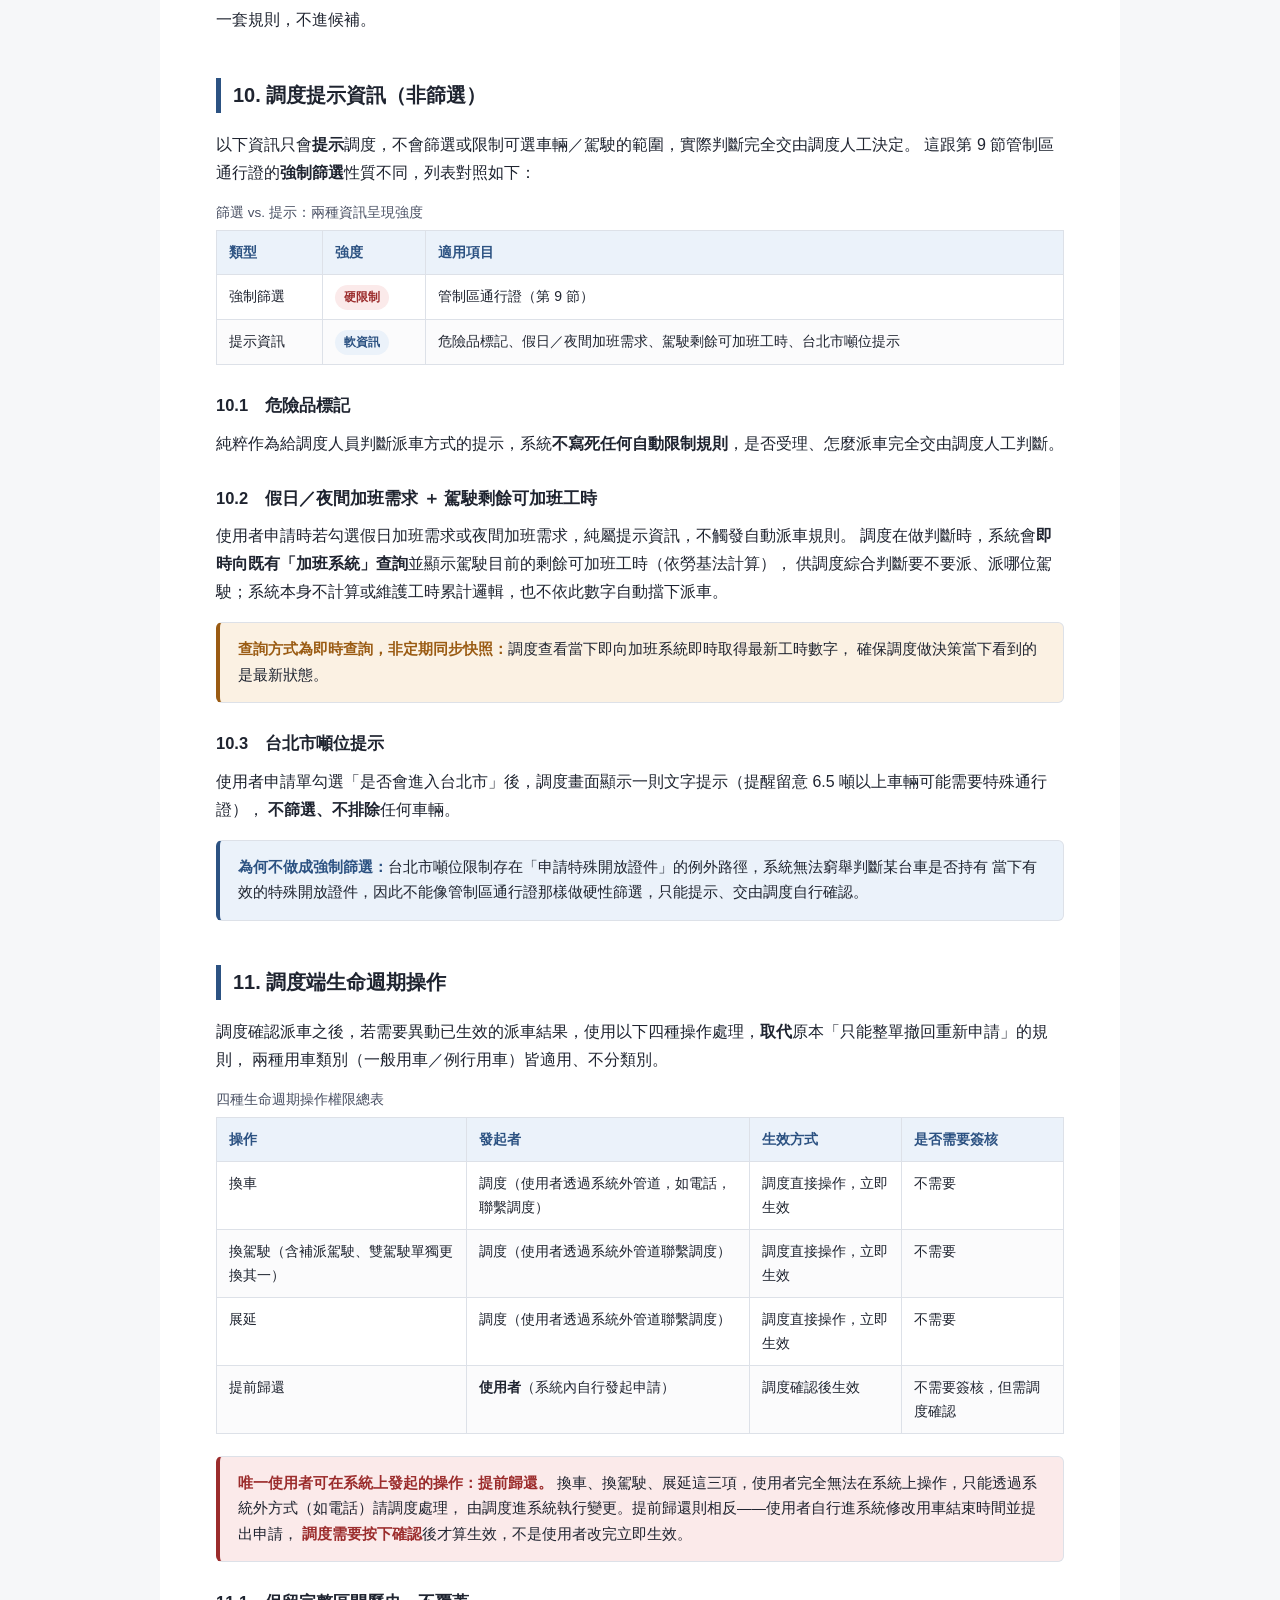
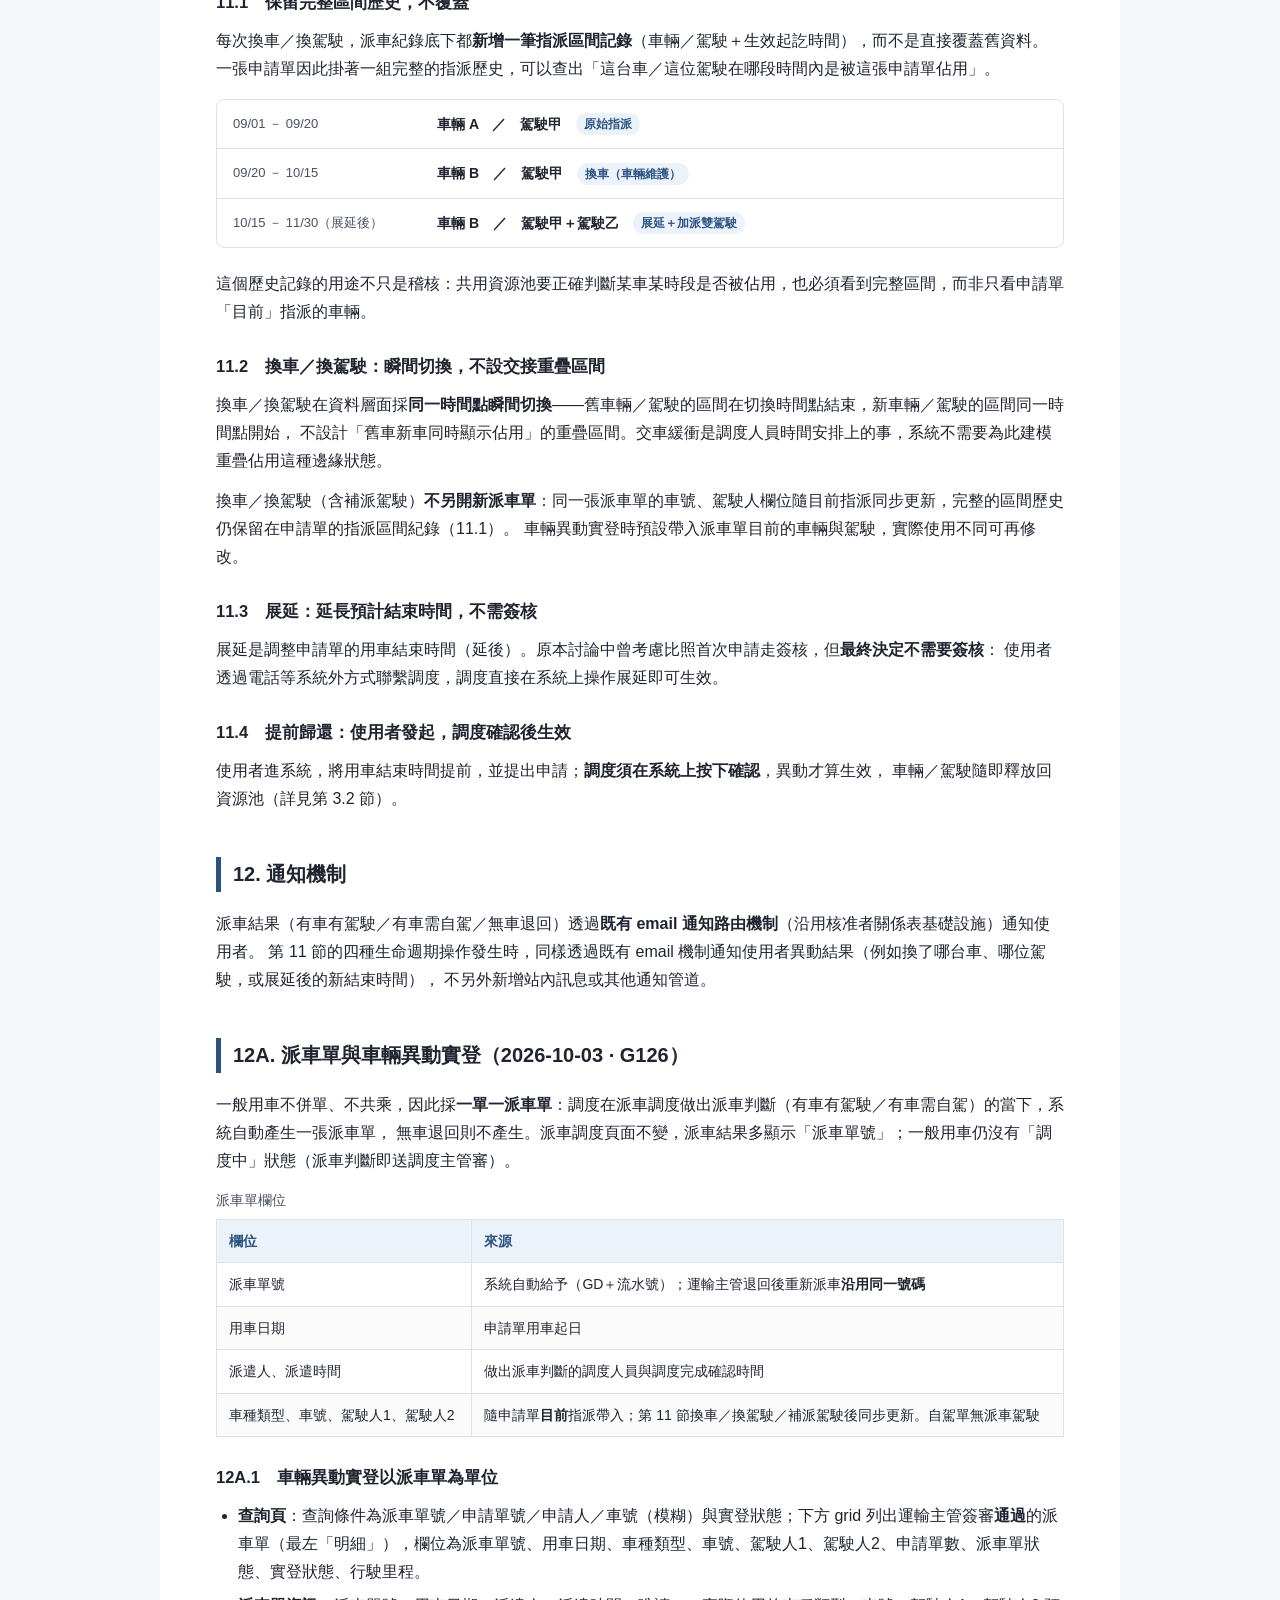
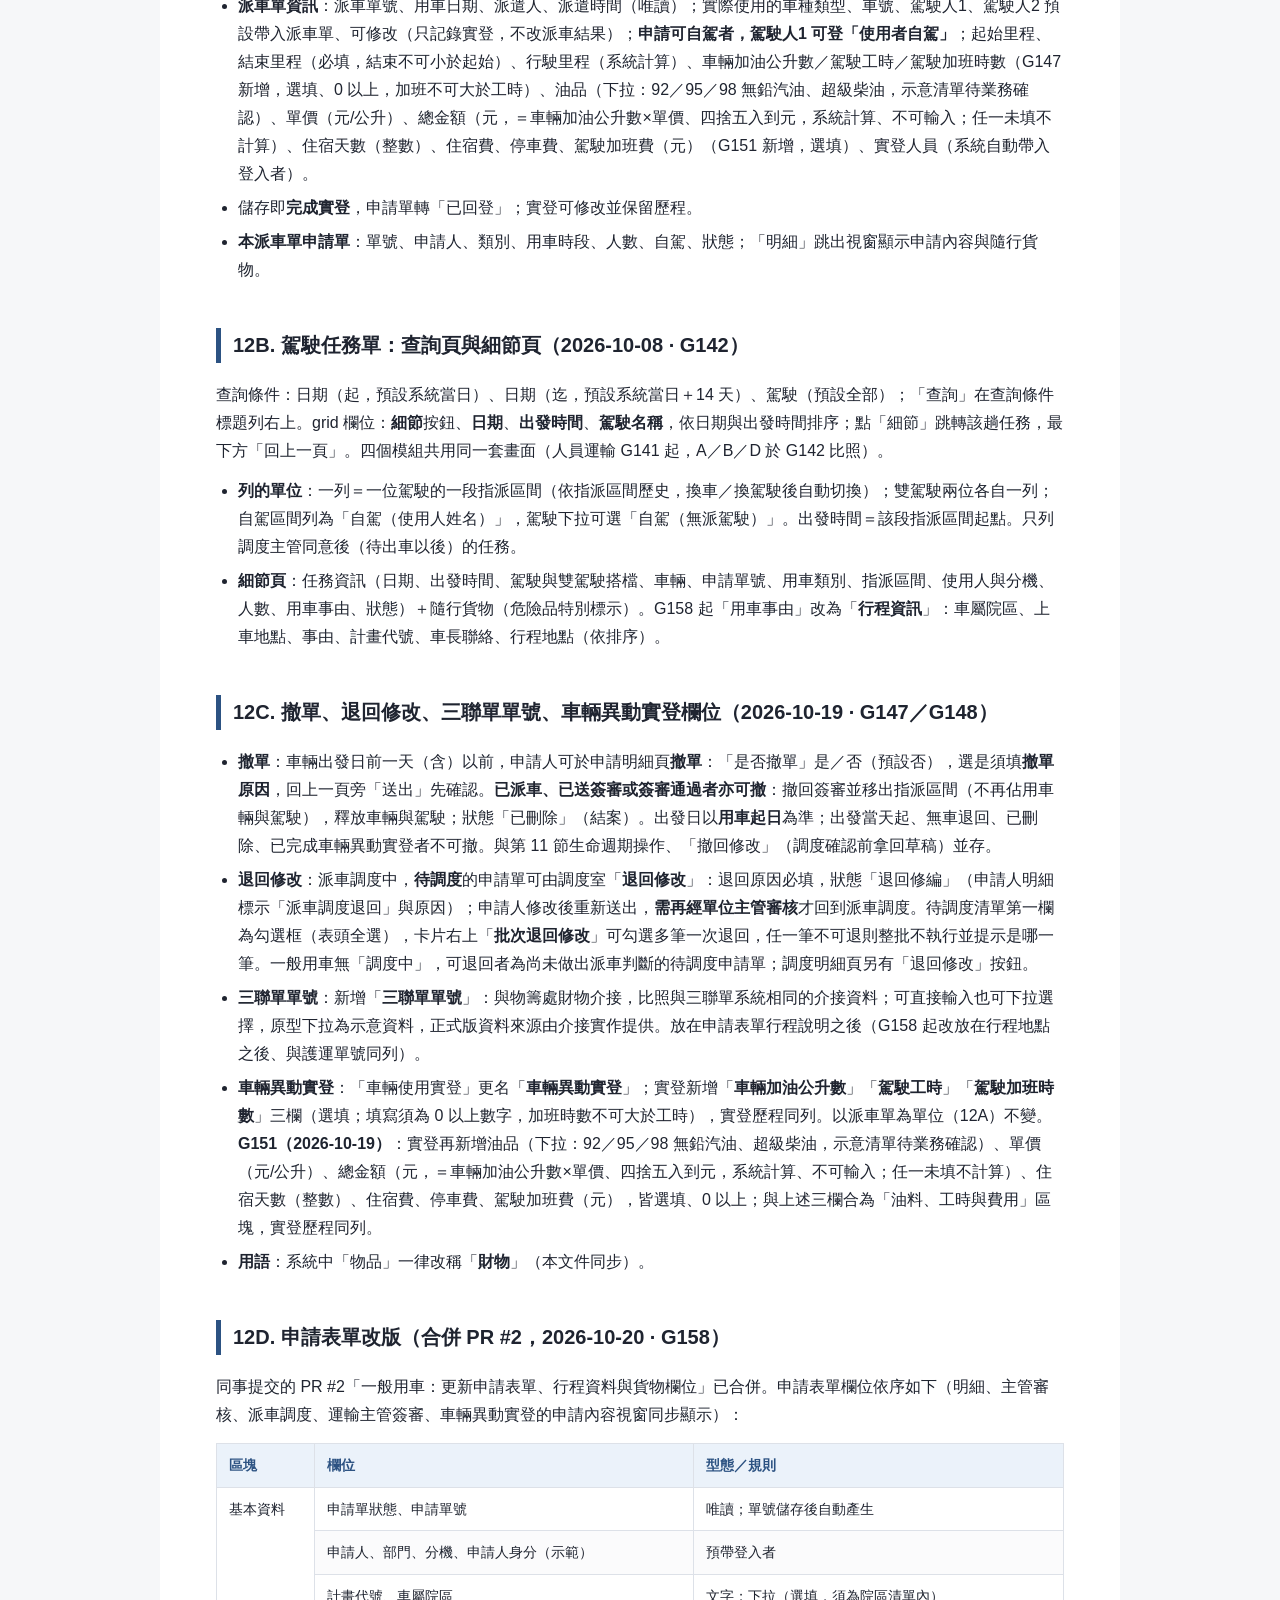
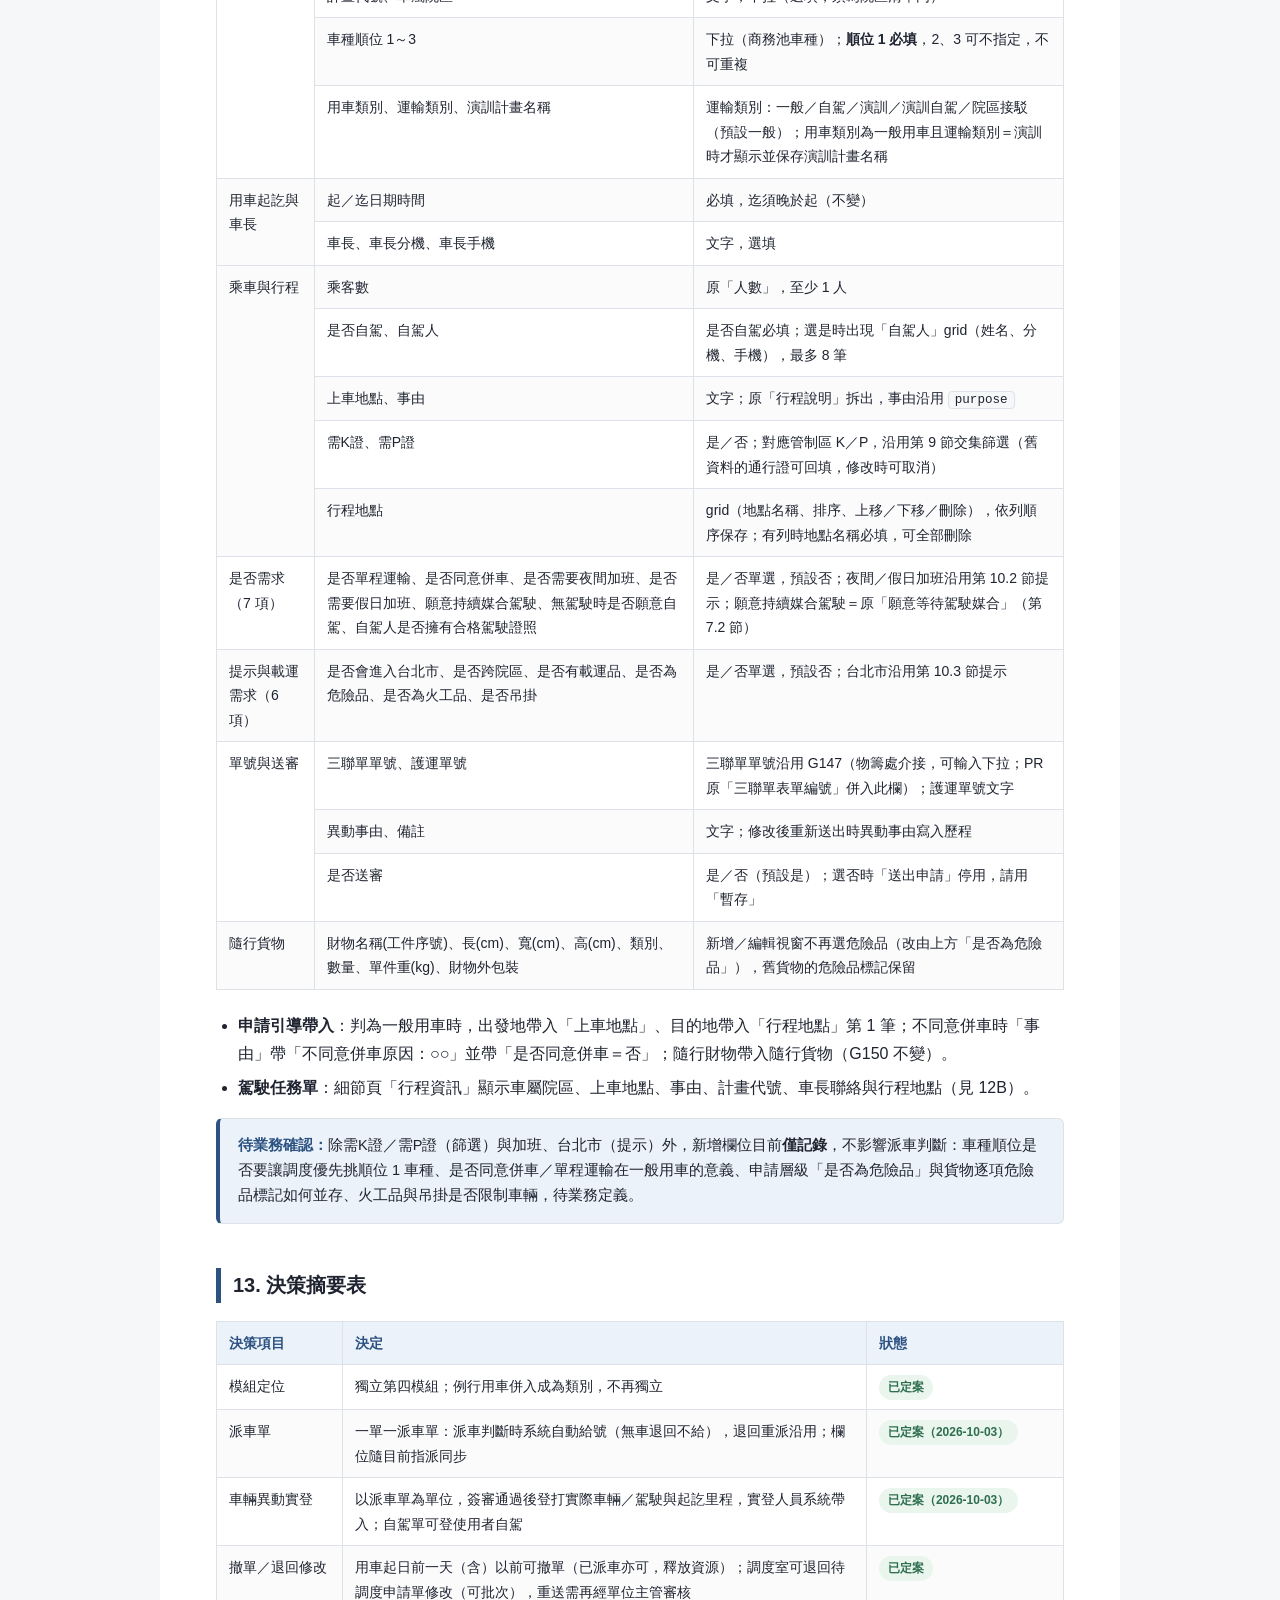
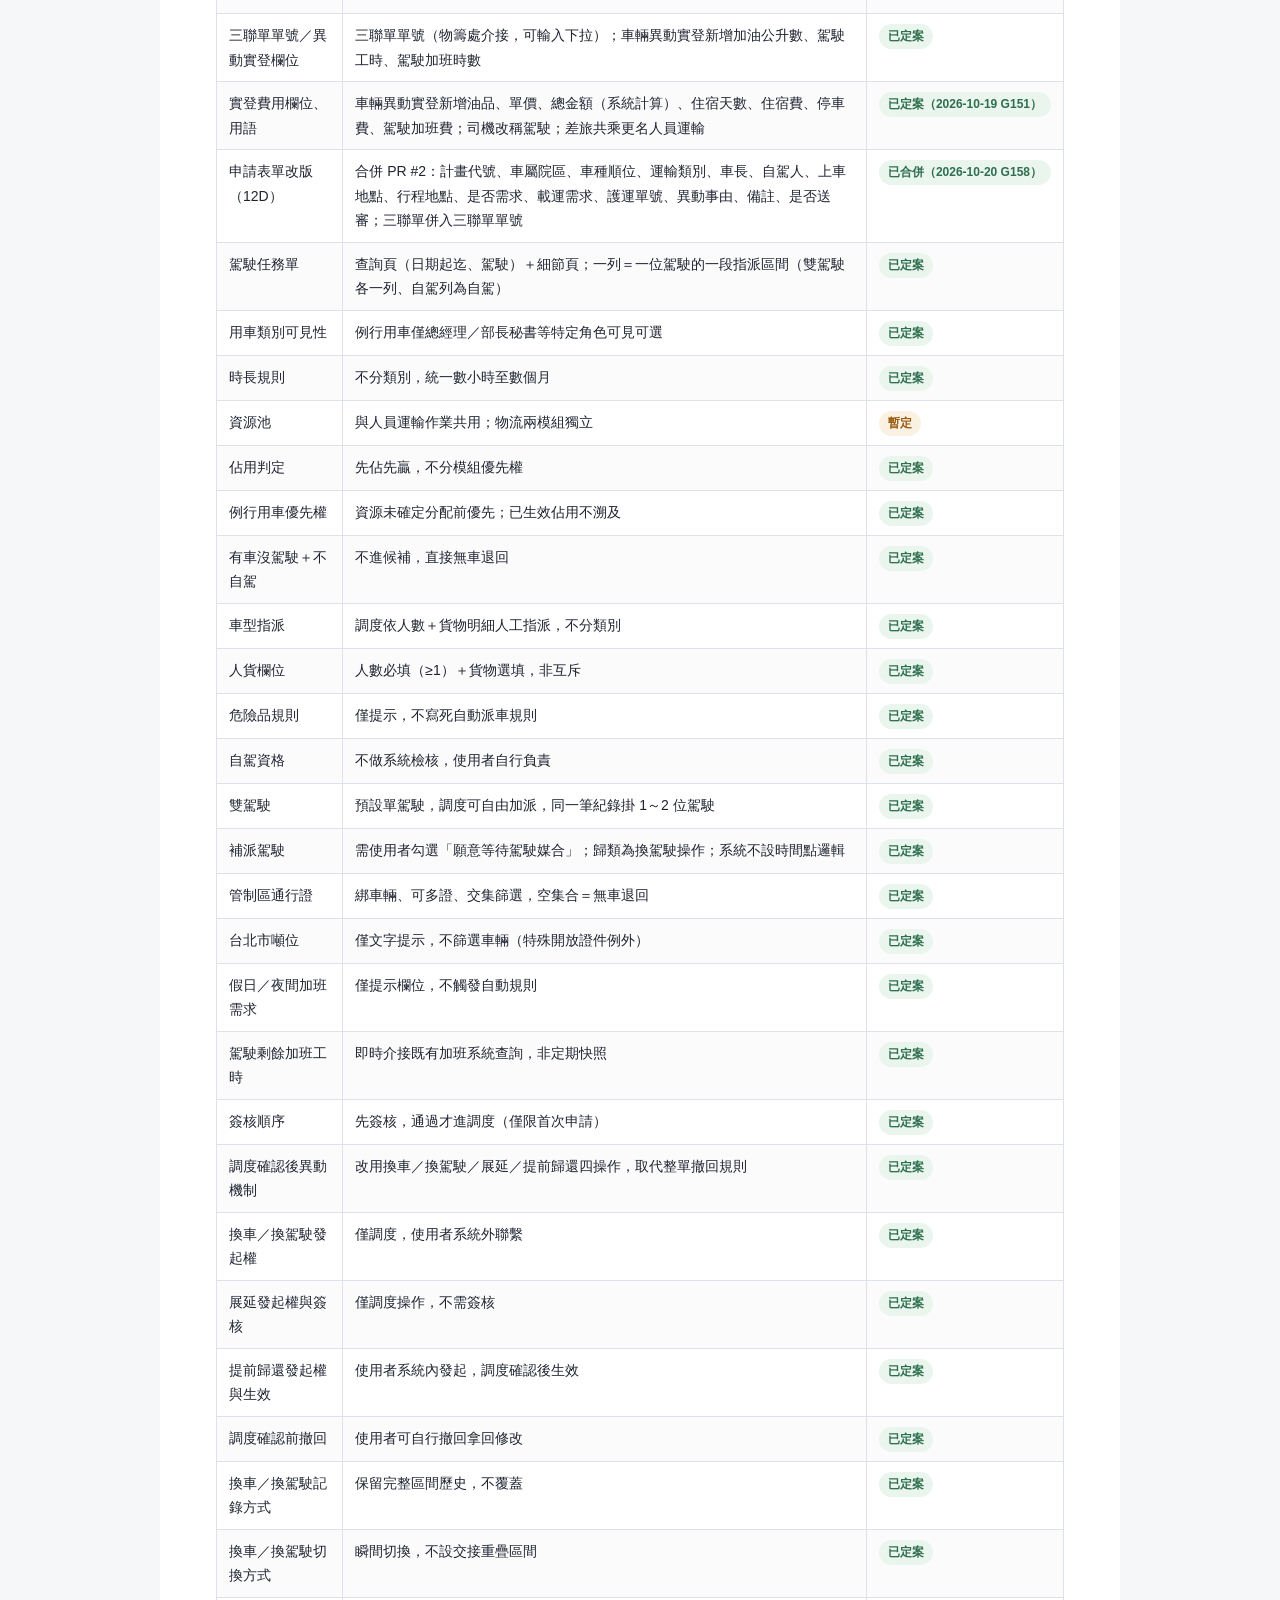
==== commit 6aa291fc: "規格同步：一般用車 12D（G158 合併 PR #2 申請表單改版）、申請引導 v2.22、LOGIC、PLAN Co-Authored-By: Claude Opus 5.5 <noreply@a" ====
--- a/docs/一般用車模組_v2.html
+++ b/docs/一般用車模組_v2.html
@@ -298,6 +298,10 @@
       <li>調度畫面新增：駕駛剩餘可加班工時（即時介接加班系統）、台北市噸位提示</li>
       <li>新增管制區通行證（綁車輛、多證、交集篩選）機制</li>
       <li>新增「願意等待駕駛媒合」欄位與補派駕駛機制（歸類於換駕駛操作）</li>
+    </ul>
+    <h3 style="margin-top:14px;">2026-10-20 更新：合併 PR #2 申請表單改版（G158）</h3>
+    <ul>
+      <li>新增第 12D 節：申請表單新增計畫代號、車屬院區、車種順位、運輸類別／演訓計畫名稱、車長聯絡、自駕人、上車地點、行程地點（可排序）、七項是否需求、五項載運需求、護運單號、異動事由、備註、是否送審；「行程說明」改為「事由」、「人數」改稱「乘客數」、通行證改為「需K證／需P證」、「願意等待駕駛媒合」改為「願意持續媒合駕駛」；隨行貨物改為財物名稱(工件序號)、長寬高分欄、財物外包裝。第 5、5.1、7.2、9.2、12B、12C 節加註。</li>
     </ul>
     <h3 style="margin-top:14px;">2026-10-19 更新：業管會議修訂（G147／G148）</h3>
     <ul>
@@ -339,6 +343,7 @@
       <li><a href="#usage">12A. 派車單與車輛異動實登</a></li>
       <li><a href="#driversheet">12B. 駕駛任務單</a></li>
       <li><a href="#g147">12C. 撤單、退回修改、三聯單單號、車輛異動實登欄位</a></li>
+      <li><a href="#g158">12D. 申請表單改版（合併 PR #2）</a></li>
       <li><a href="#summary">13. 決策摘要表</a></li>
       <li><a href="#qa">14. Q&amp;A 討論紀錄</a></li>
       <li><a href="#glossary">15. 名詞表</a></li>
@@ -455,22 +460,23 @@
   <section id="application">
     <h2>5. 申請單欄位規格</h2>
     <table>
-      <caption>一般用車申請單欄位（v2）</caption>
+      <caption>一般用車申請單欄位（v2）<br><span style="font-weight:normal;font-size:.9em;color:#8a5a00;">G158（2026-10-20）起申請表單已改版，完整欄位以第 12D 節為準；下表保留 v2 原始定義，已調整處加註。</span></caption>
       <thead>
         <tr><th>欄位</th><th>必填</th><th>說明</th></tr>
       </thead>
       <tbody>
         <tr><td>用車類別</td><td>必填（下拉選單）</td><td>一般用車 / 例行用車（後者僅特定角色可見）</td></tr>
         <tr><td>用車起訖時間</td><td>必填</td><td>明確日期＋時間（起、迄），作為調度查詢資源池可用性的必要輸入</td></tr>
-        <tr><td>人數</td><td>必填，最少 1 人</td><td>一般用車必定有人隨行辦事；不存在純載貨情境（純載貨走運輸申請或巡迴物流）</td></tr>
+        <tr><td>人數</td><td>必填，最少 1 人</td><td>一般用車必定有人隨行辦事；不存在純載貨情境（純載貨走運輸申請或巡迴物流）。<b>G158 起畫面稱「乘客數」</b></td></tr>
         <tr><td>是否自駕</td><td>必填（勾選）</td><td>使用者自行決定是否具備駕駛能力並願意自駕；系統不做資格檢核</td></tr>
-        <tr><td>願意等待駕駛媒合</td><td>選填（勾選）</td><td>可與「自駕」同時勾選；代表即使目前被判定為自駕出車，仍願意讓調度之後補派駕駛。詳見第 7.2 節</td></tr>
+        <tr><td>願意等待駕駛媒合</td><td>選填（勾選）</td><td>可與「自駕」同時勾選；代表即使目前被判定為自駕出車，仍願意讓調度之後補派駕駛。詳見第 7.2 節。<b>G158 起改為「願意持續媒合駕駛」是／否單選</b>，選是且自駕＝是時等同原勾選</td></tr>
         <tr><td>隨行貨物明細</td><td>選填（有貨才填）</td><td>比照既有物流運輸申請單規格，欄位如下</td></tr>
-        <tr><td>假日加班需求</td><td>選填（勾選）</td><td>提示資訊，供調度排班參考，不觸發自動派車規則</td></tr>
-        <tr><td>夜間加班需求</td><td>選填（勾選）</td><td>提示資訊，供調度排班參考，不觸發自動派車規則</td></tr>
-        <tr><td>所需管制區通行證</td><td>選填（可複選）</td><td>勾選後調度畫面僅顯示同時持有所勾選全部證件的車輛，詳見第 9 節</td></tr>
-        <tr><td>是否會進入台北市</td><td>選填（勾選）</td><td>勾選後調度畫面顯示噸位限制提示文字，不篩選車輛，詳見第 10.3 節</td></tr>
-        <tr><td>三聯單單號</td><td>選填（可輸入也可下拉）</td><td>G147／G148 新增，物籌處財物介接；放在行程說明之後，詳見第 12C 節</td></tr>
+        <tr><td>假日加班需求</td><td>選填（勾選）</td><td>提示資訊，供調度排班參考，不觸發自動派車規則。<b>G158 起為「是否需要假日加班」是／否單選</b></td></tr>
+        <tr><td>夜間加班需求</td><td>選填（勾選）</td><td>提示資訊，供調度排班參考，不觸發自動派車規則。<b>G158 起為「是否需要夜間加班」是／否單選</b></td></tr>
+        <tr><td>所需管制區通行證</td><td>選填（可複選）</td><td>勾選後調度畫面僅顯示同時持有所勾選全部證件的車輛，詳見第 9 節。<b>G158 起改為「需K證」「需P證」兩題是／否單選</b>，篩選規則不變</td></tr>
+        <tr><td>是否會進入台北市</td><td>選填（勾選）</td><td>勾選後調度畫面顯示噸位限制提示文字，不篩選車輛，詳見第 10.3 節。<b>G158 起為是／否單選</b></td></tr>
+        <tr><td>三聯單單號</td><td>選填（可輸入也可下拉）</td><td>G147／G148 新增，物籌處財物介接，詳見第 12C 節。<b>G158 起放在行程地點之後、與護運單號同列</b></td></tr>
+        <tr><td>行程說明</td><td>選填</td><td>上車地點／目的地／事由。<b>G158 起拆為「上車地點」「行程地點」與「事由」三項</b>（舊資料的行程說明顯示於事由）</td></tr>
       </tbody>
     </table>
     <h3>5.1　隨行貨物明細欄位（比照既有物流運輸申請規格）</h3>
@@ -483,9 +489,10 @@
         <tr><td>重量</td><td>單件或整批重量</td></tr>
         <tr><td>件數</td><td>數量</td></tr>
         <tr><td>品類</td><td>貨物類別</td></tr>
-        <tr><td>是否為危險品</td><td>是／否勾選</td></tr>
+        <tr><td>是否為危險品</td><td>是／否勾選。<b>G158 起貨物視窗不再選</b>，改由申請單「是否為危險品」填寫；舊貨物的危險品標記保留並於 grid 標示</td></tr>
       </tbody>
     </table>
+    <p class="muted" style="font-size:.92em;">G158 起隨行貨物 grid 欄位為：財物名稱(工件序號)、長(cm)、寬(cm)、高(cm)、類別、數量、單件重(kg)、財物外包裝（見 12D）。</p>
     <div class="callout">
       <strong>人貨混合是常態：</strong>一般用車任務常見「人＋隨行貨物」混合（例如壓車人員順路帶文件或設備到指定公司），
       也常見「全部都是人」。申請單<strong>不做人／貨互斥的二選一設計</strong>，人數與貨物明細是各自獨立的欄位。
@@ -535,7 +542,7 @@
       雙駕駛不會讓一張派車單被拆成兩筆紀錄：<strong>同一筆派車紀錄的駕駛欄位可以掛 1～2 位駕駛</strong>，
       資源佔用判斷邏輯不變，只是被佔用的駕駛數量可能是 1 或 2。
     </p>
-    <h3>7.2　補派駕駛（願意等待駕駛媒合）</h3>
+    <h3>7.2　補派駕駛（願意等待駕駛媒合；G158 起欄位名「願意持續媒合駕駛」）</h3>
     <p>
       使用者申請時若同時勾選「自駕」與「願意等待駕駛媒合」，即使派車結果判定為自駕出車（有車沒駕駛），
       調度仍可在使用者實際出發<strong>之前</strong>，把駕駛補派進這張自駕派車單，讓使用者不用自己開。
@@ -569,7 +576,7 @@
     </p>
     <h3>9.2　使用者勾選需求，調度畫面交集篩選</h3>
     <p>
-      使用者申請時可複選所需的管制區通行證。調度畫面<strong>只會顯示同時持有使用者勾選的所有證件</strong>的車輛（交集篩選），
+      使用者申請時可複選所需的管制區通行證（G158 起為「需K證」「需P證」兩題是／否）。調度畫面<strong>只會顯示同時持有使用者勾選的所有證件</strong>的車輛（交集篩選），
       不符合的車輛完全不會出現在可選清單中，調度無從誤選。
     </p>
     <div class="callout">
@@ -754,7 +761,7 @@
     <p>查詢條件：日期（起，預設系統當日）、日期（迄，預設系統當日＋14 天）、駕駛（預設全部）；「查詢」在查詢條件標題列右上。grid 欄位：<b>細節</b>按鈕、<b>日期</b>、<b>出發時間</b>、<b>駕駛名稱</b>，依日期與出發時間排序；點「細節」跳轉該趟任務，最下方「回上一頁」。四個模組共用同一套畫面（人員運輸 G141 起，A／B／D 於 G142 比照）。</p>
     <ul>
       <li><strong>列的單位</strong>：一列＝一位駕駛的一段指派區間（依指派區間歷史，換車／換駕駛後自動切換）；雙駕駛兩位各自一列；自駕區間列為「自駕（使用人姓名）」，駕駛下拉可選「自駕（無派駕駛）」。出發時間＝該段指派區間起點。只列調度主管同意後（待出車以後）的任務。</li>
-      <li><strong>細節頁</strong>：任務資訊（日期、出發時間、駕駛與雙駕駛搭檔、車輛、申請單號、用車類別、指派區間、使用人與分機、人數、用車事由、狀態）＋隨行貨物（危險品特別標示）。</li>
+      <li><strong>細節頁</strong>：任務資訊（日期、出發時間、駕駛與雙駕駛搭檔、車輛、申請單號、用車類別、指派區間、使用人與分機、人數、用車事由、狀態）＋隨行貨物（危險品特別標示）。G158 起「用車事由」改為「<b>行程資訊</b>」：車屬院區、上車地點、事由、計畫代號、車長聯絡、行程地點（依排序）。</li>
     </ul>
   </section>
 
@@ -763,10 +770,43 @@
     <ul>
       <li><strong>撤單</strong>：車輛出發日前一天（含）以前，申請人可於申請明細頁<b>撤單</b>：「是否撤單」是／否（預設否），選是須填<b>撤單原因</b>，回上一頁旁「送出」先確認。<b>已派車、已送簽審或簽審通過者亦可撤</b>：撤回簽審並移出指派區間（不再佔用車輛與駕駛），釋放車輛與駕駛；狀態「已刪除」（結案）。出發日以<b>用車起日</b>為準；出發當天起、無車退回、已刪除、已完成車輛異動實登者不可撤。與第 11 節生命週期操作、「撤回修改」（調度確認前拿回草稿）並存。</li>
       <li><strong>退回修改</strong>：派車調度中，<b>待調度</b>的申請單可由調度室「<b>退回修改</b>」：退回原因必填，狀態「退回修編」（申請人明細標示「派車調度退回」與原因）；申請人修改後重新送出，<b>需再經單位主管審核</b>才回到派車調度。待調度清單第一欄為勾選框（表頭全選），卡片右上「<b>批次退回修改</b>」可勾選多筆一次退回，任一筆不可退則整批不執行並提示是哪一筆。一般用車無「調度中」，可退回者為尚未做出派車判斷的待調度申請單；調度明細頁另有「退回修改」按鈕。</li>
-      <li><strong>三聯單單號</strong>：新增「<b>三聯單單號</b>」：與物籌處財物介接，比照與三聯單系統相同的介接資料；可直接輸入也可下拉選擇，原型下拉為示意資料，正式版資料來源由介接實作提供。放在申請表單行程說明之後。</li>
+      <li><strong>三聯單單號</strong>：新增「<b>三聯單單號</b>」：與物籌處財物介接，比照與三聯單系統相同的介接資料；可直接輸入也可下拉選擇，原型下拉為示意資料，正式版資料來源由介接實作提供。放在申請表單行程說明之後（G158 起改放在行程地點之後、與護運單號同列）。</li>
       <li><strong>車輛異動實登</strong>：「車輛使用實登」更名「<b>車輛異動實登</b>」；實登新增「<b>車輛加油公升數</b>」「<b>駕駛工時</b>」「<b>駕駛加班時數</b>」三欄（選填；填寫須為 0 以上數字，加班時數不可大於工時），實登歷程同列。以派車單為單位（12A）不變。<b>G151（2026-10-19）</b>：實登再新增油品（下拉：92／95／98 無鉛汽油、超級柴油，示意清單待業務確認）、單價（元/公升）、總金額（元，＝車輛加油公升數×單價、四捨五入到元，系統計算、不可輸入；任一未填不計算）、住宿天數（整數）、住宿費、停車費、駕駛加班費（元），皆選填、0 以上；與上述三欄合為「油料、工時與費用」區塊，實登歷程同列。</li>
       <li><strong>用語</strong>：系統中「物品」一律改稱「<b>財物</b>」（本文件同步）。</li>
     </ul>
+  </section>
+
+  <section id="g158">
+    <h2>12D. 申請表單改版（合併 PR #2，2026-10-20 · G158）</h2>
+    <p>同事提交的 PR #2「一般用車：更新申請表單、行程資料與貨物欄位」已合併。申請表單欄位依序如下（明細、主管審核、派車調度、運輸主管簽審、車輛異動實登的申請內容視窗同步顯示）：</p>
+    <table>
+      <thead><tr><th>區塊</th><th>欄位</th><th>型態／規則</th></tr></thead>
+      <tbody>
+        <tr><td rowspan="5">基本資料</td><td>申請單狀態、申請單號</td><td>唯讀；單號儲存後自動產生</td></tr>
+        <tr><td>申請人、部門、分機、申請人身分（示範）</td><td>預帶登入者</td></tr>
+        <tr><td>計畫代號、車屬院區</td><td>文字；下拉（選填，須為院區清單內）</td></tr>
+        <tr><td>車種順位 1～3</td><td>下拉（商務池車種）；<b>順位 1 必填</b>，2、3 可不指定，不可重複</td></tr>
+        <tr><td>用車類別、運輸類別、演訓計畫名稱</td><td>運輸類別：一般／自駕／演訓／演訓自駕／院區接駁（預設一般）；用車類別為一般用車且運輸類別＝演訓時才顯示並保存演訓計畫名稱</td></tr>
+        <tr><td rowspan="2">用車起訖與車長</td><td>起／迄日期時間</td><td>必填，迄須晚於起（不變）</td></tr>
+        <tr><td>車長、車長分機、車長手機</td><td>文字，選填</td></tr>
+        <tr><td rowspan="5">乘車與行程</td><td>乘客數</td><td>原「人數」，至少 1 人</td></tr>
+        <tr><td>是否自駕、自駕人</td><td>是否自駕必填；選是時出現「自駕人」grid（姓名、分機、手機），最多 8 筆</td></tr>
+        <tr><td>上車地點、事由</td><td>文字；原「行程說明」拆出，事由沿用 <code>purpose</code></td></tr>
+        <tr><td>需K證、需P證</td><td>是／否；對應管制區 K／P，沿用第 9 節交集篩選（舊資料的通行證可回填，修改時可取消）</td></tr>
+        <tr><td>行程地點</td><td>grid（地點名稱、排序、上移／下移／刪除），依列順序保存；有列時地點名稱必填，可全部刪除</td></tr>
+        <tr><td>是否需求（7 項）</td><td>是否單程運輸、是否同意併車、是否需要夜間加班、是否需要假日加班、願意持續媒合駕駛、無駕駛時是否願意自駕、自駕人是否擁有合格駕駛證照</td><td>是／否單選，預設否；夜間／假日加班沿用第 10.2 節提示；願意持續媒合駕駛＝原「願意等待駕駛媒合」（第 7.2 節）</td></tr>
+        <tr><td>提示與載運需求（6 項）</td><td>是否會進入台北市、是否跨院區、是否有載運品、是否為危險品、是否為火工品、是否吊掛</td><td>是／否單選，預設否；台北市沿用第 10.3 節提示</td></tr>
+        <tr><td rowspan="3">單號與送審</td><td>三聯單單號、護運單號</td><td>三聯單單號沿用 G147（物籌處介接，可輸入下拉；PR 原「三聯單表單編號」併入此欄）；護運單號文字</td></tr>
+        <tr><td>異動事由、備註</td><td>文字；修改後重新送出時異動事由寫入歷程</td></tr>
+        <tr><td>是否送審</td><td>是／否（預設是）；選否時「送出申請」停用，請用「暫存」</td></tr>
+        <tr><td>隨行貨物</td><td>財物名稱(工件序號)、長(cm)、寬(cm)、高(cm)、類別、數量、單件重(kg)、財物外包裝</td><td>新增／編輯視窗不再選危險品（改由上方「是否為危險品」），舊貨物的危險品標記保留</td></tr>
+      </tbody>
+    </table>
+    <ul>
+      <li><strong>申請引導帶入</strong>：判為一般用車時，出發地帶入「上車地點」、目的地帶入「行程地點」第 1 筆；不同意併車時「事由」帶「不同意併車原因：○○」並帶「是否同意併車＝否」；隨行財物帶入隨行貨物（G150 不變）。</li>
+      <li><strong>駕駛任務單</strong>：細節頁「行程資訊」顯示車屬院區、上車地點、事由、計畫代號、車長聯絡與行程地點（見 12B）。</li>
+    </ul>
+    <div class="callout"><strong>待業務確認：</strong>除需K證／需P證（篩選）與加班、台北市（提示）外，新增欄位目前<b>僅記錄</b>，不影響派車判斷：車種順位是否要讓調度優先挑順位 1 車種、是否同意併車／單程運輸在一般用車的意義、申請層級「是否為危險品」與貨物逐項危險品標記如何並存、火工品與吊掛是否限制車輛，待業務定義。</div>
   </section>
 
   <section id="summary">
@@ -782,6 +822,7 @@
         <tr><td>撤單／退回修改</td><td>用車起日前一天（含）以前可撤單（已派車亦可，釋放資源）；調度室可退回待調度申請單修改（可批次），重送需再經單位主管審核</td><td><span class="badge decided">已定案</span></td></tr>
         <tr><td>三聯單單號／異動實登欄位</td><td>三聯單單號（物籌處介接，可輸入下拉）；車輛異動實登新增加油公升數、駕駛工時、駕駛加班時數</td><td><span class="badge decided">已定案</span></td></tr>
         <tr><td>實登費用欄位、用語</td><td>車輛異動實登新增油品、單價、總金額（系統計算）、住宿天數、住宿費、停車費、駕駛加班費；司機改稱駕駛；差旅共乘更名人員運輸</td><td><span class="badge decided">已定案（2026-10-19 G151）</span></td></tr>
+        <tr><td>申請表單改版（12D）</td><td>合併 PR #2：計畫代號、車屬院區、車種順位、運輸類別、車長、自駕人、上車地點、行程地點、是否需求、載運需求、護運單號、異動事由、備註、是否送審；三聯單併入三聯單單號</td><td><span class="badge decided">已合併（2026-10-20 G158）</span></td></tr>
         <tr><td>駕駛任務單</td><td>查詢頁（日期起迄、駕駛）＋細節頁；一列＝一位駕駛的一段指派區間（雙駕駛各一列、自駕列為自駕）</td><td><span class="badge decided">已定案</span></td></tr>
         <tr><td>用車類別可見性</td><td>例行用車僅總經理／部長秘書等特定角色可見可選</td><td><span class="badge decided">已定案</span></td></tr>
         <tr><td>時長規則</td><td>不分類別，統一數小時至數個月</td><td><span class="badge decided">已定案</span></td></tr>
@@ -1066,6 +1107,7 @@
       <li>後續實作規劃階段需確認：共用資源池的資料結構如何同時支援人員運輸作業自動媒合查詢、一般用車申請作業調度人工查詢，以及雙駕駛、指派區間歷史的資料模型設計。</li>
       <li>貨物明細欄位的具體規格（長寬高單位、品類清單內容）需與既有物流運輸申請單的實際欄位定義做逐一核對，確保一致。</li>
       <li>與加班系統介接的 API 規格（即時查詢的介面、逾時與異常處理）尚待與加班系統負責單位確認。</li>
+      <li>G158 新增欄位（車種順位、是否同意併車、單程運輸、申請層級危險品、火工品、吊掛等）是否參與派車判斷，見 12D 待業務確認。</li>
       <li>管制區通行證資料如何維護（車輛主檔新增證件欄位的管理介面、證件效期管理）尚未細節定案。</li>
       <li>換車／換駕駛／展延／提前歸還的通知內容格式（異動原因是否需說明、或僅通知結果）尚未細節定案。</li>
     </ul>
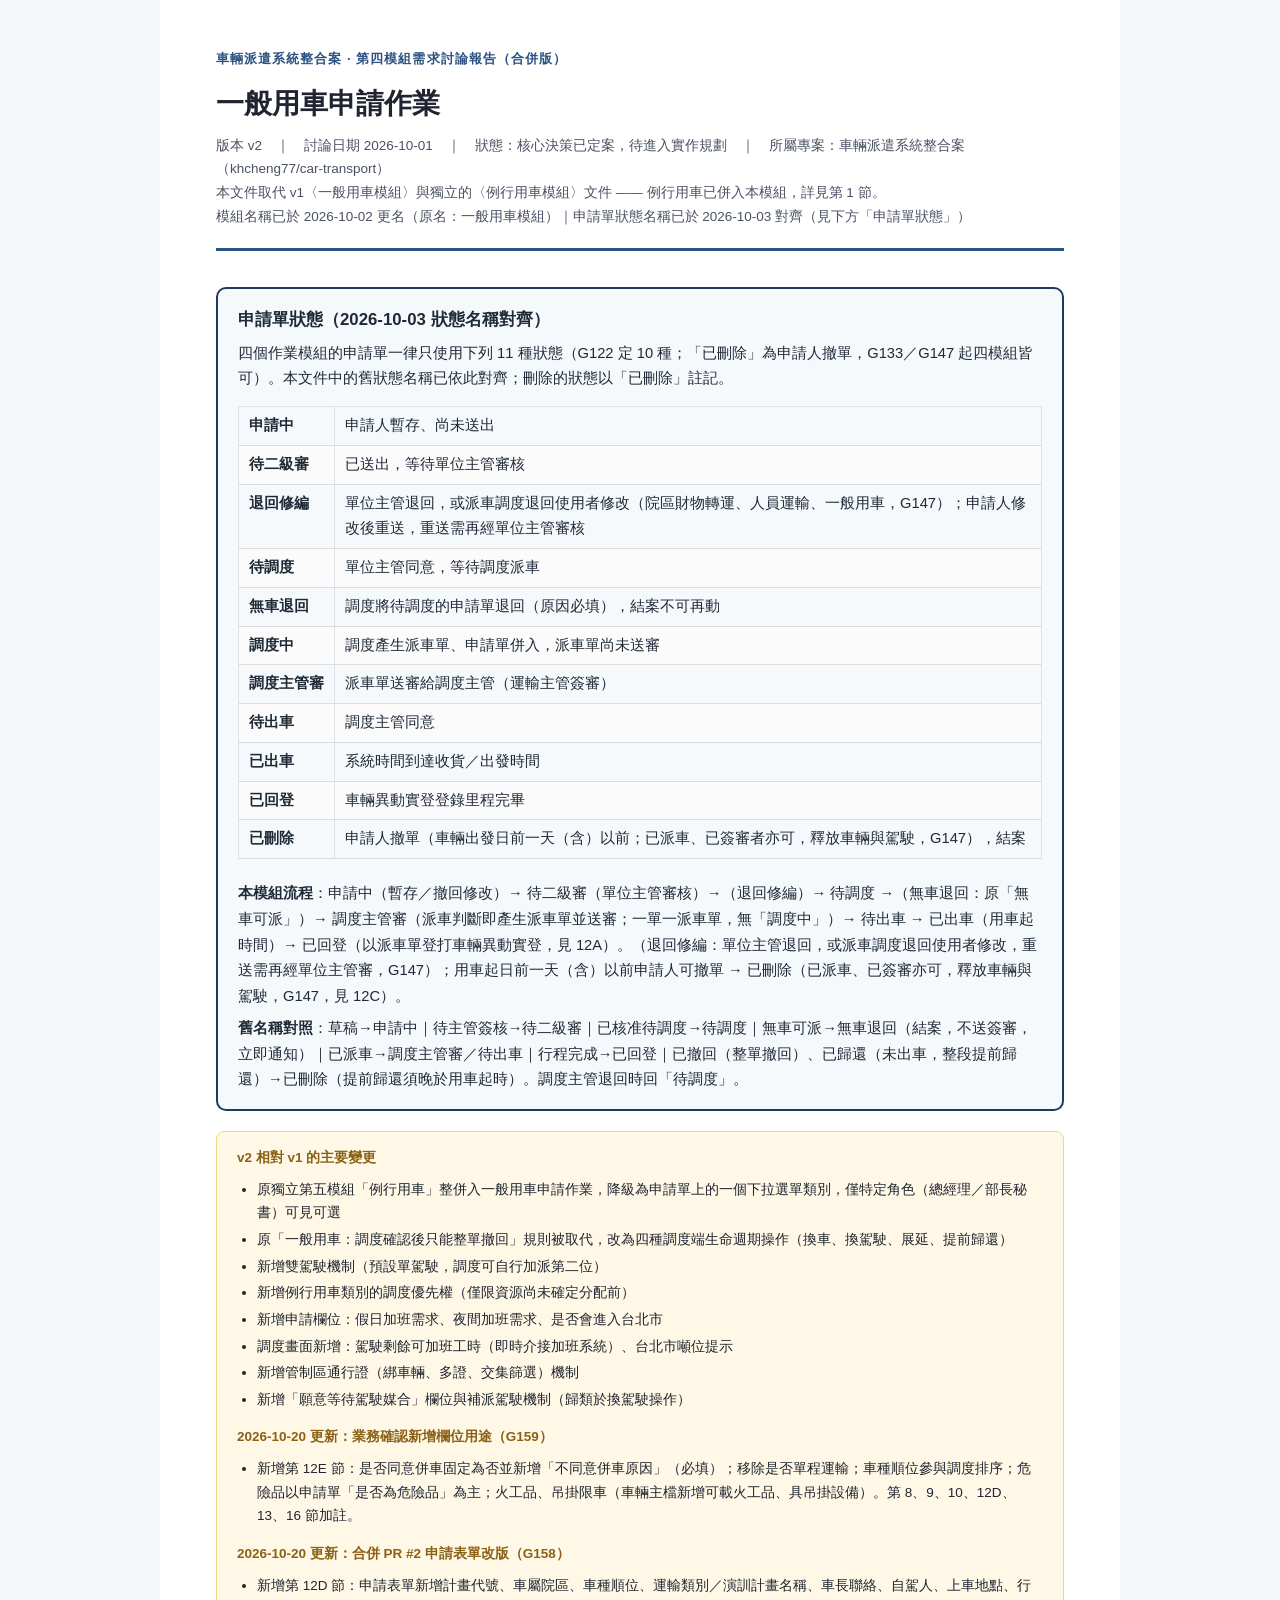
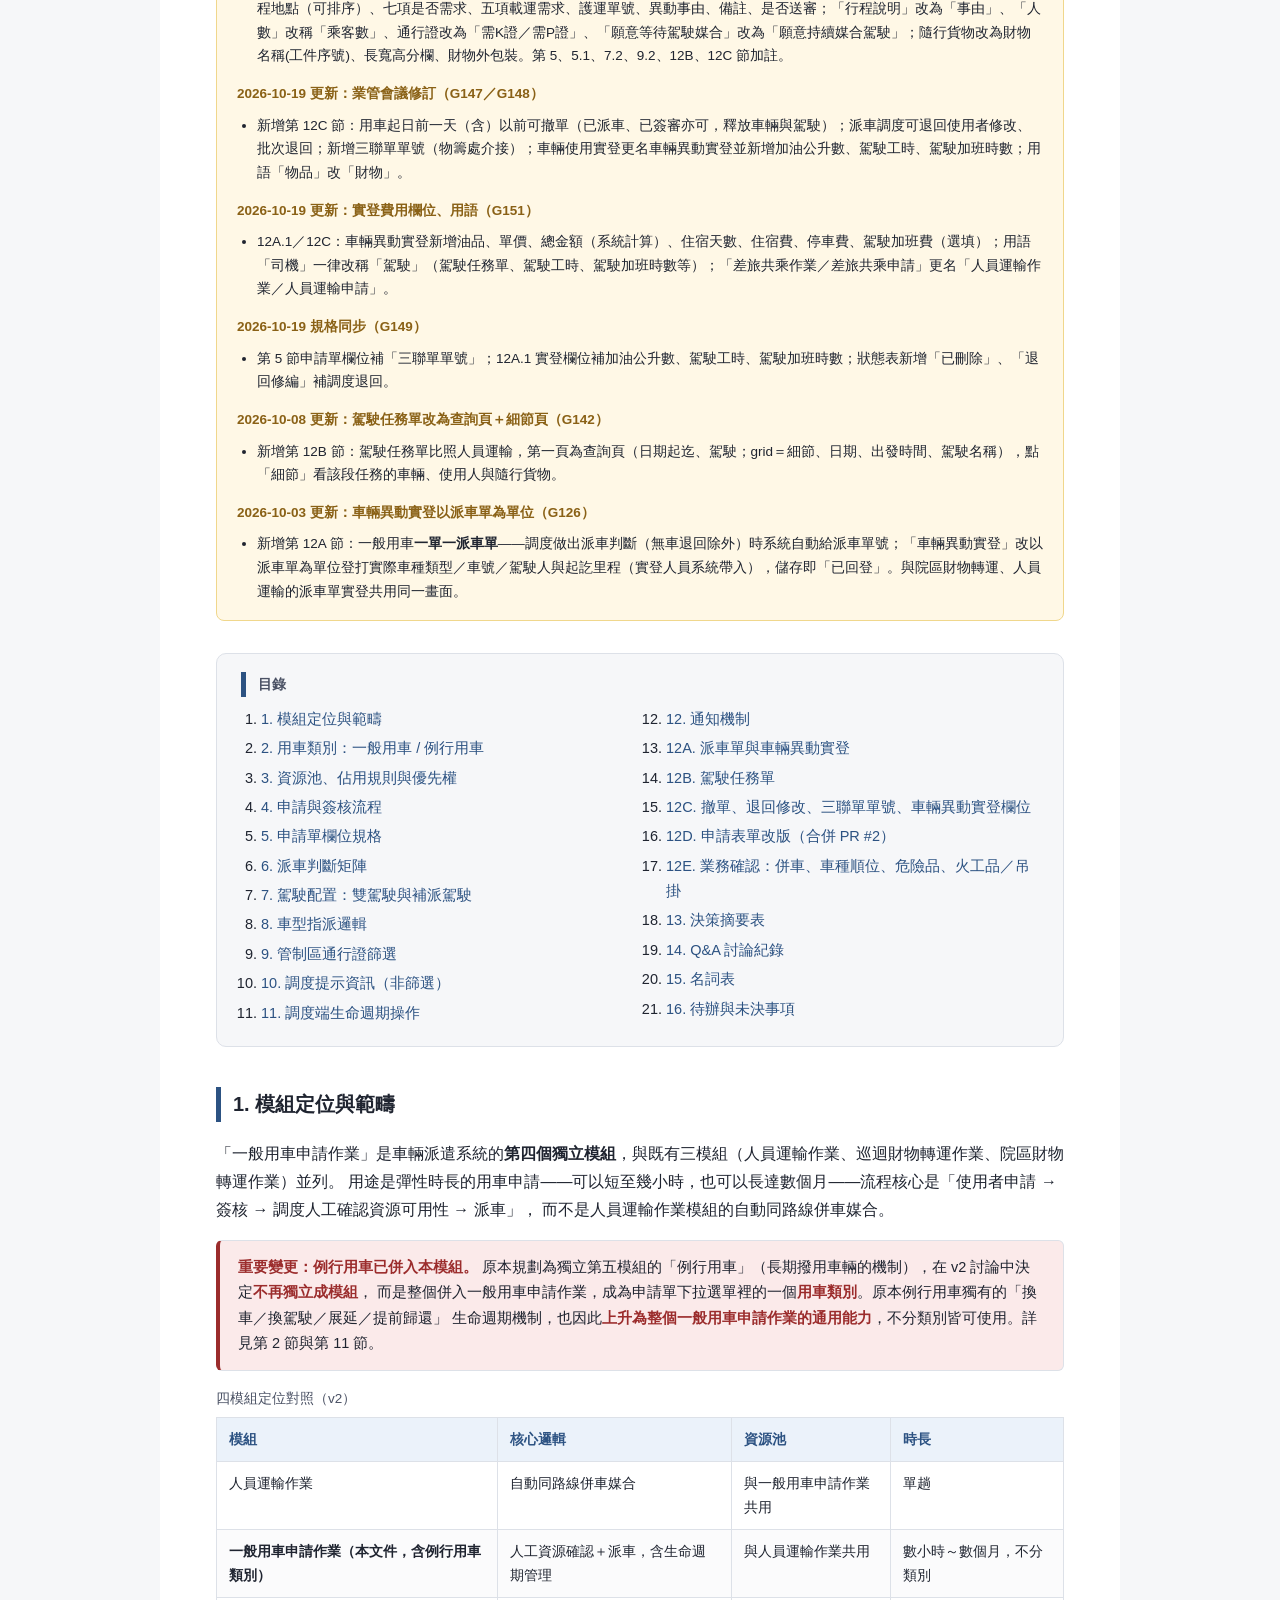
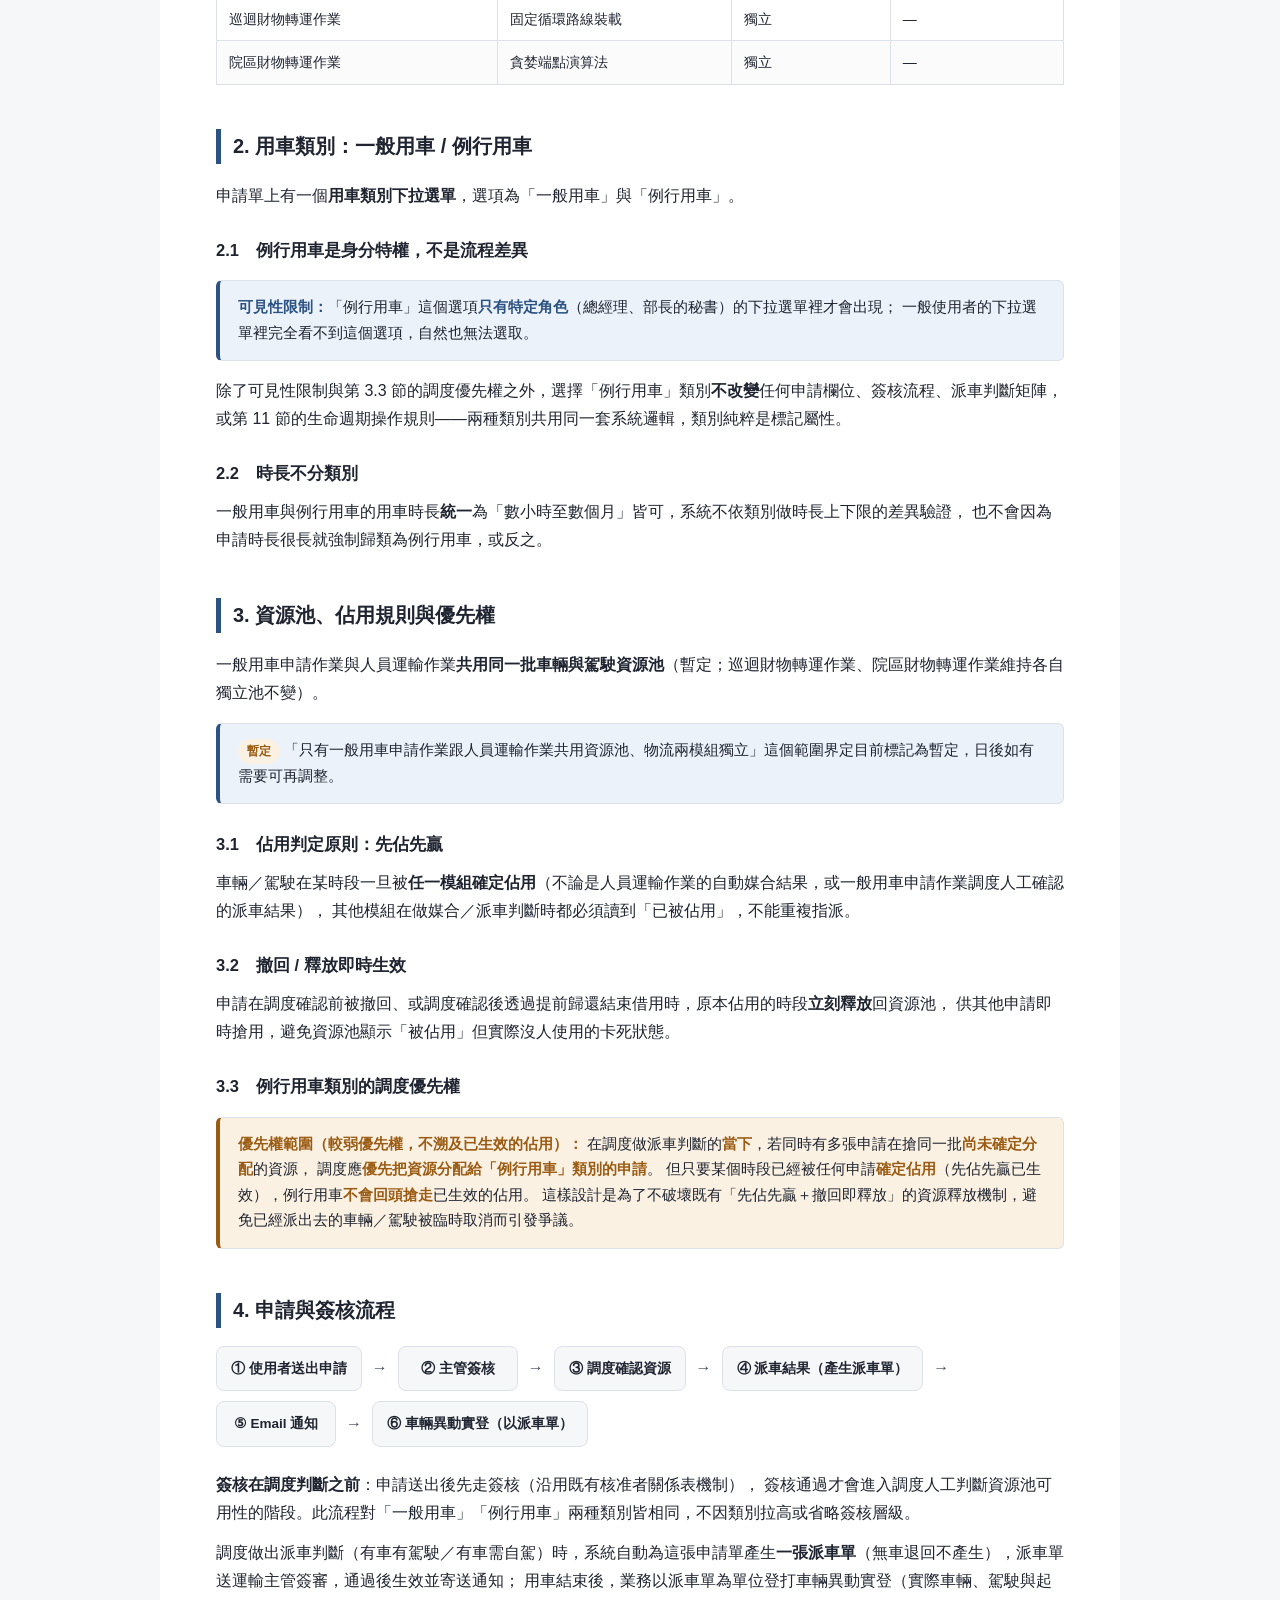
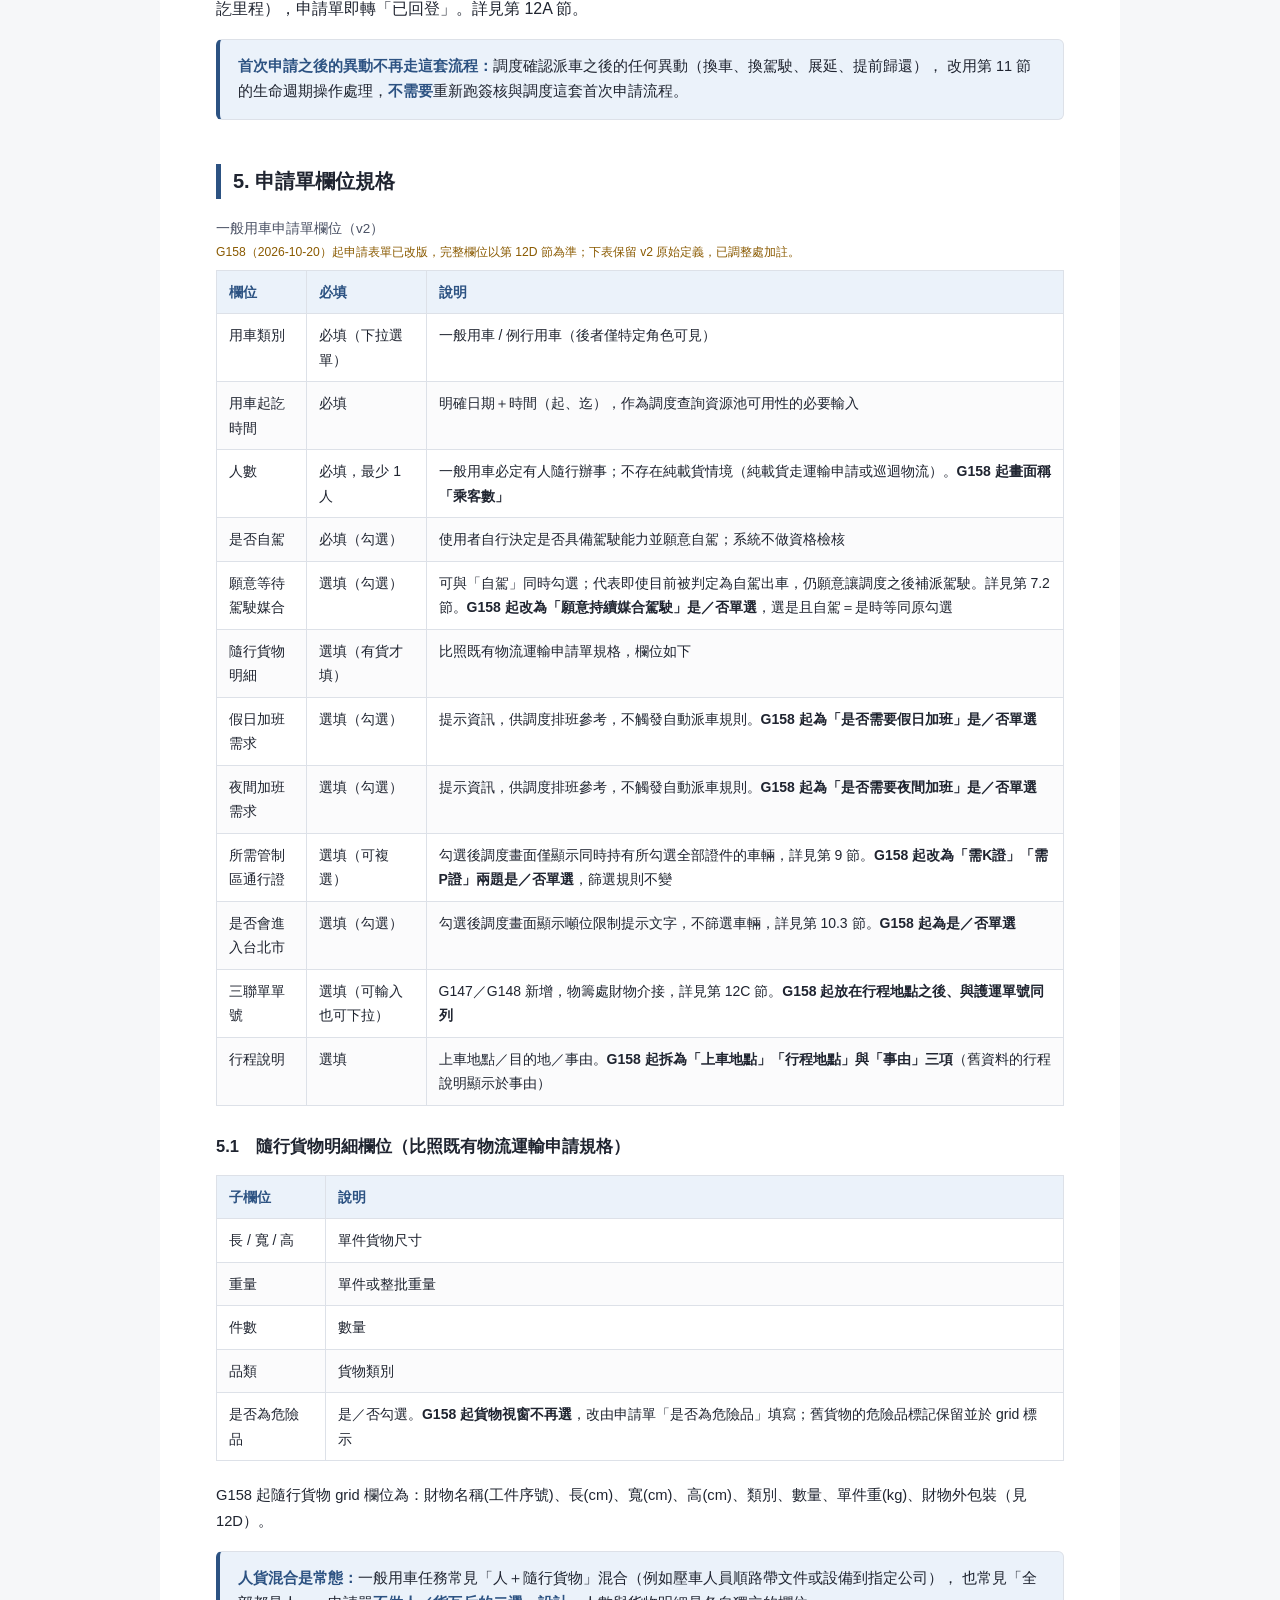
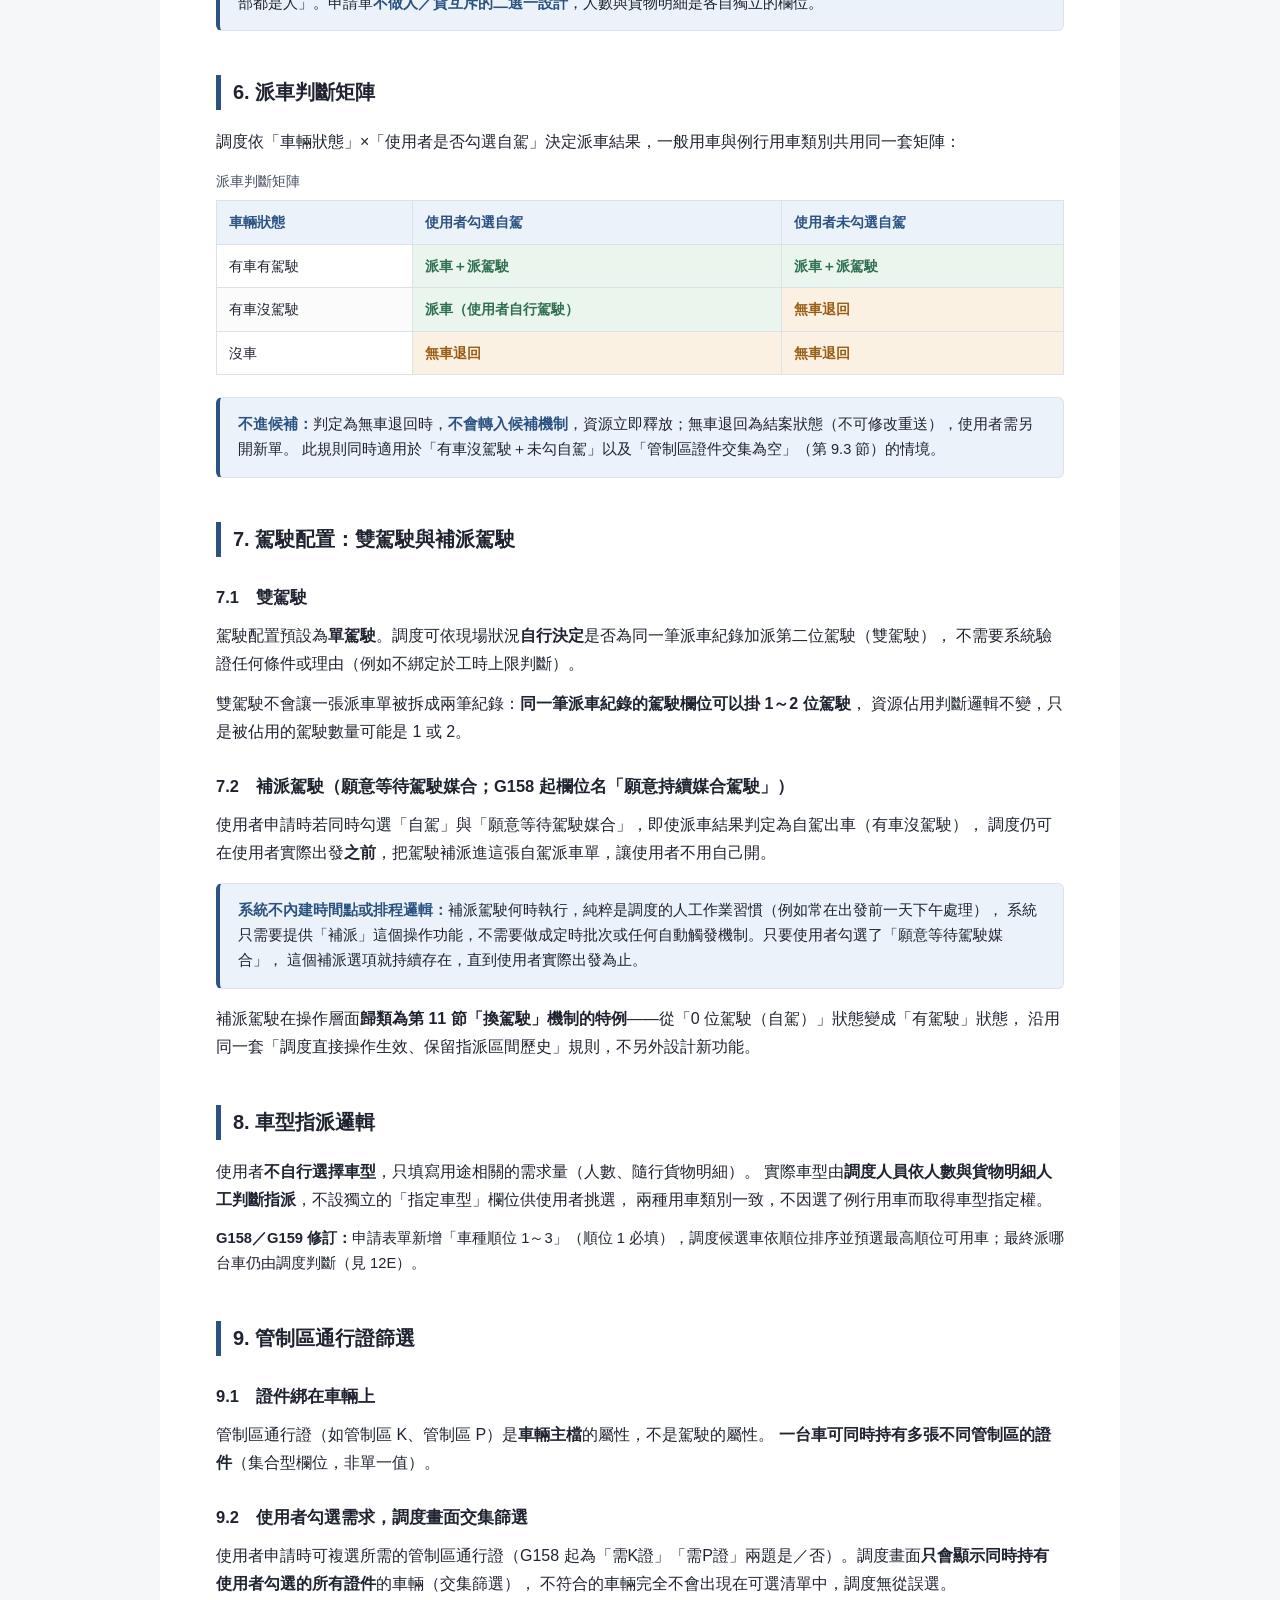
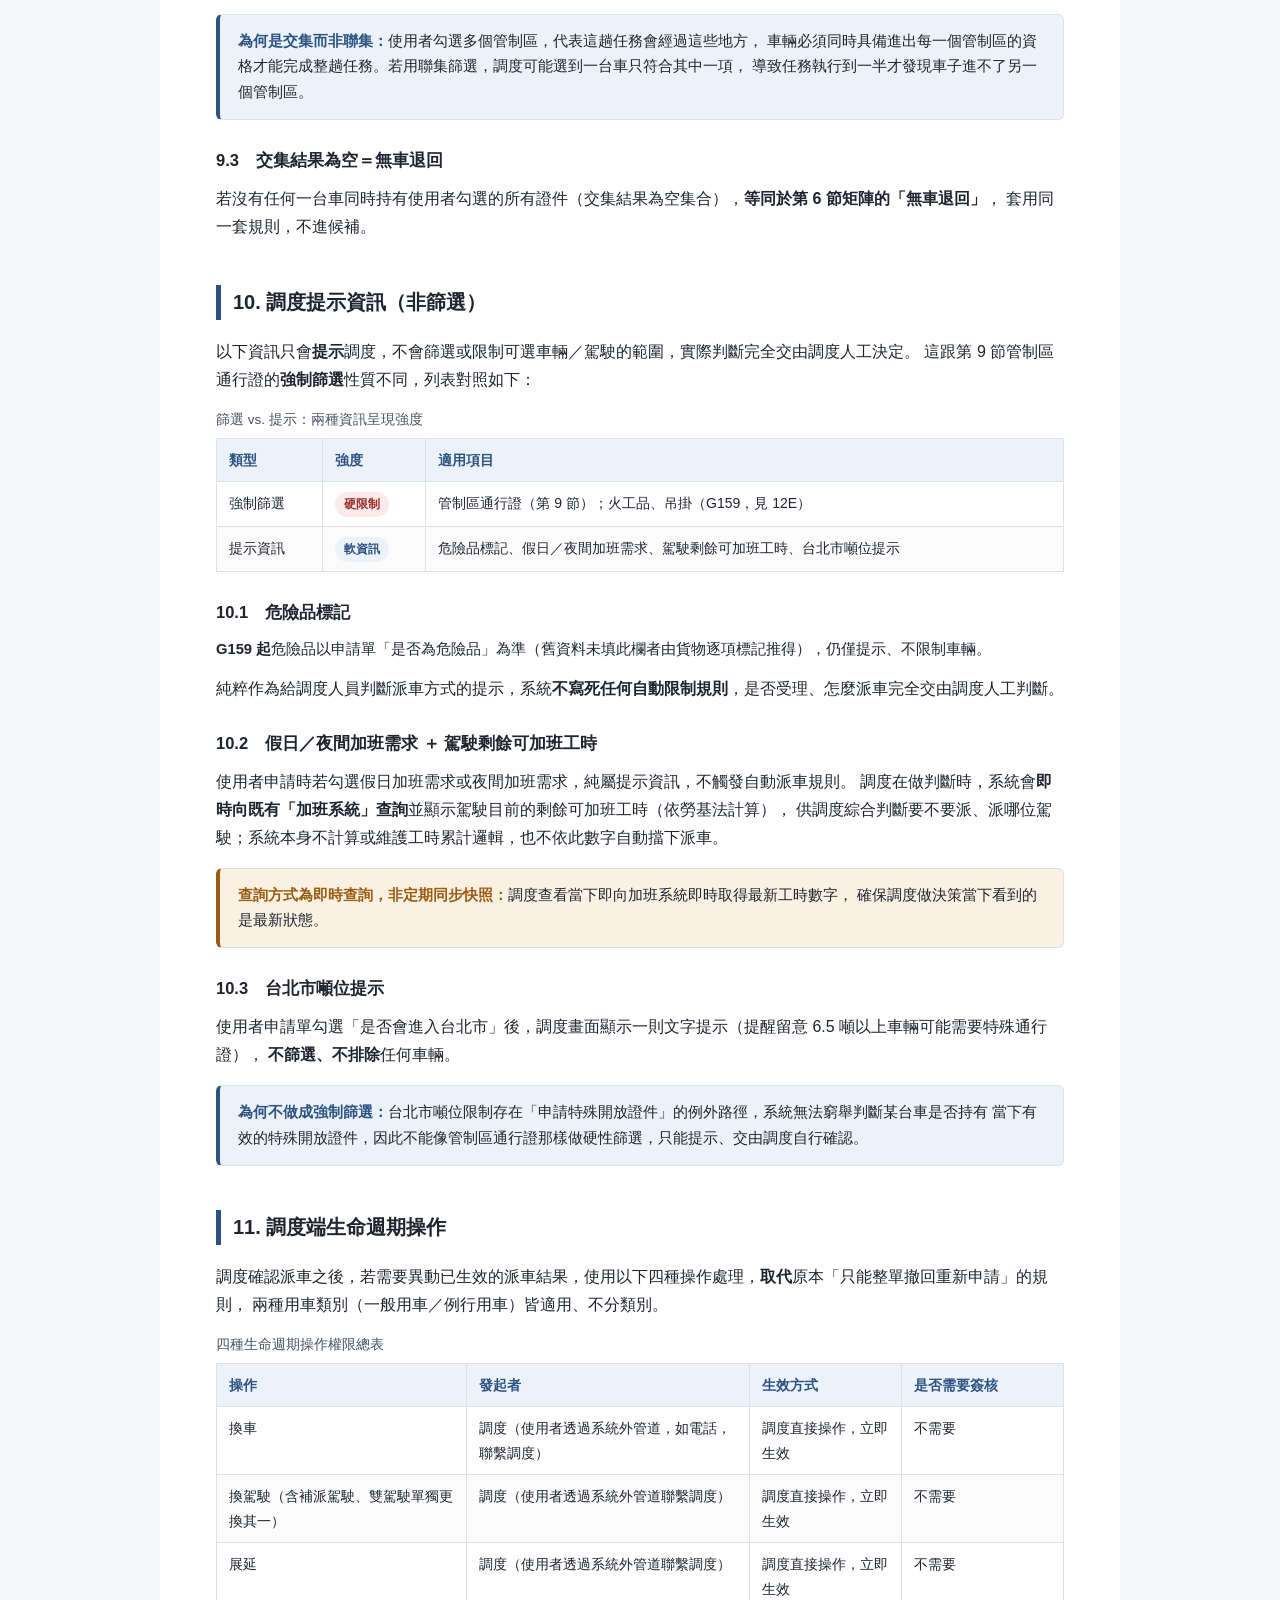
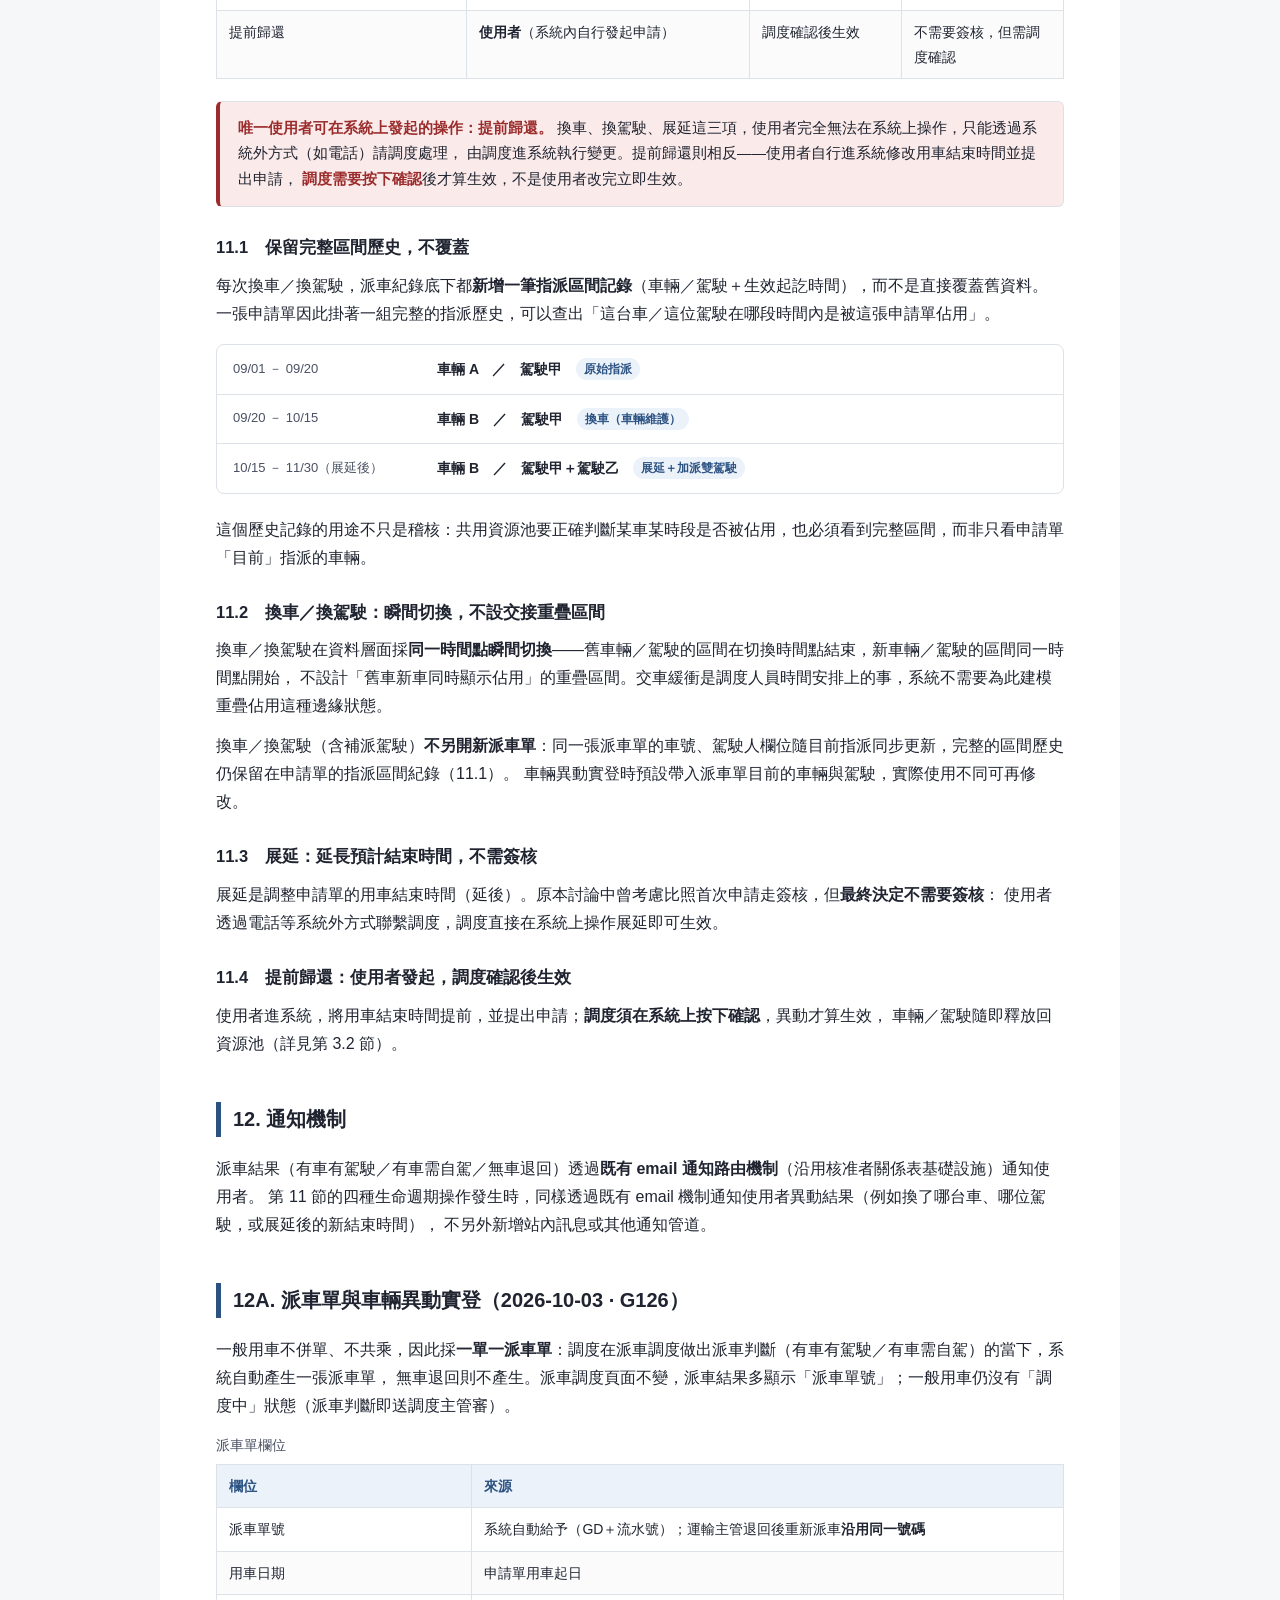
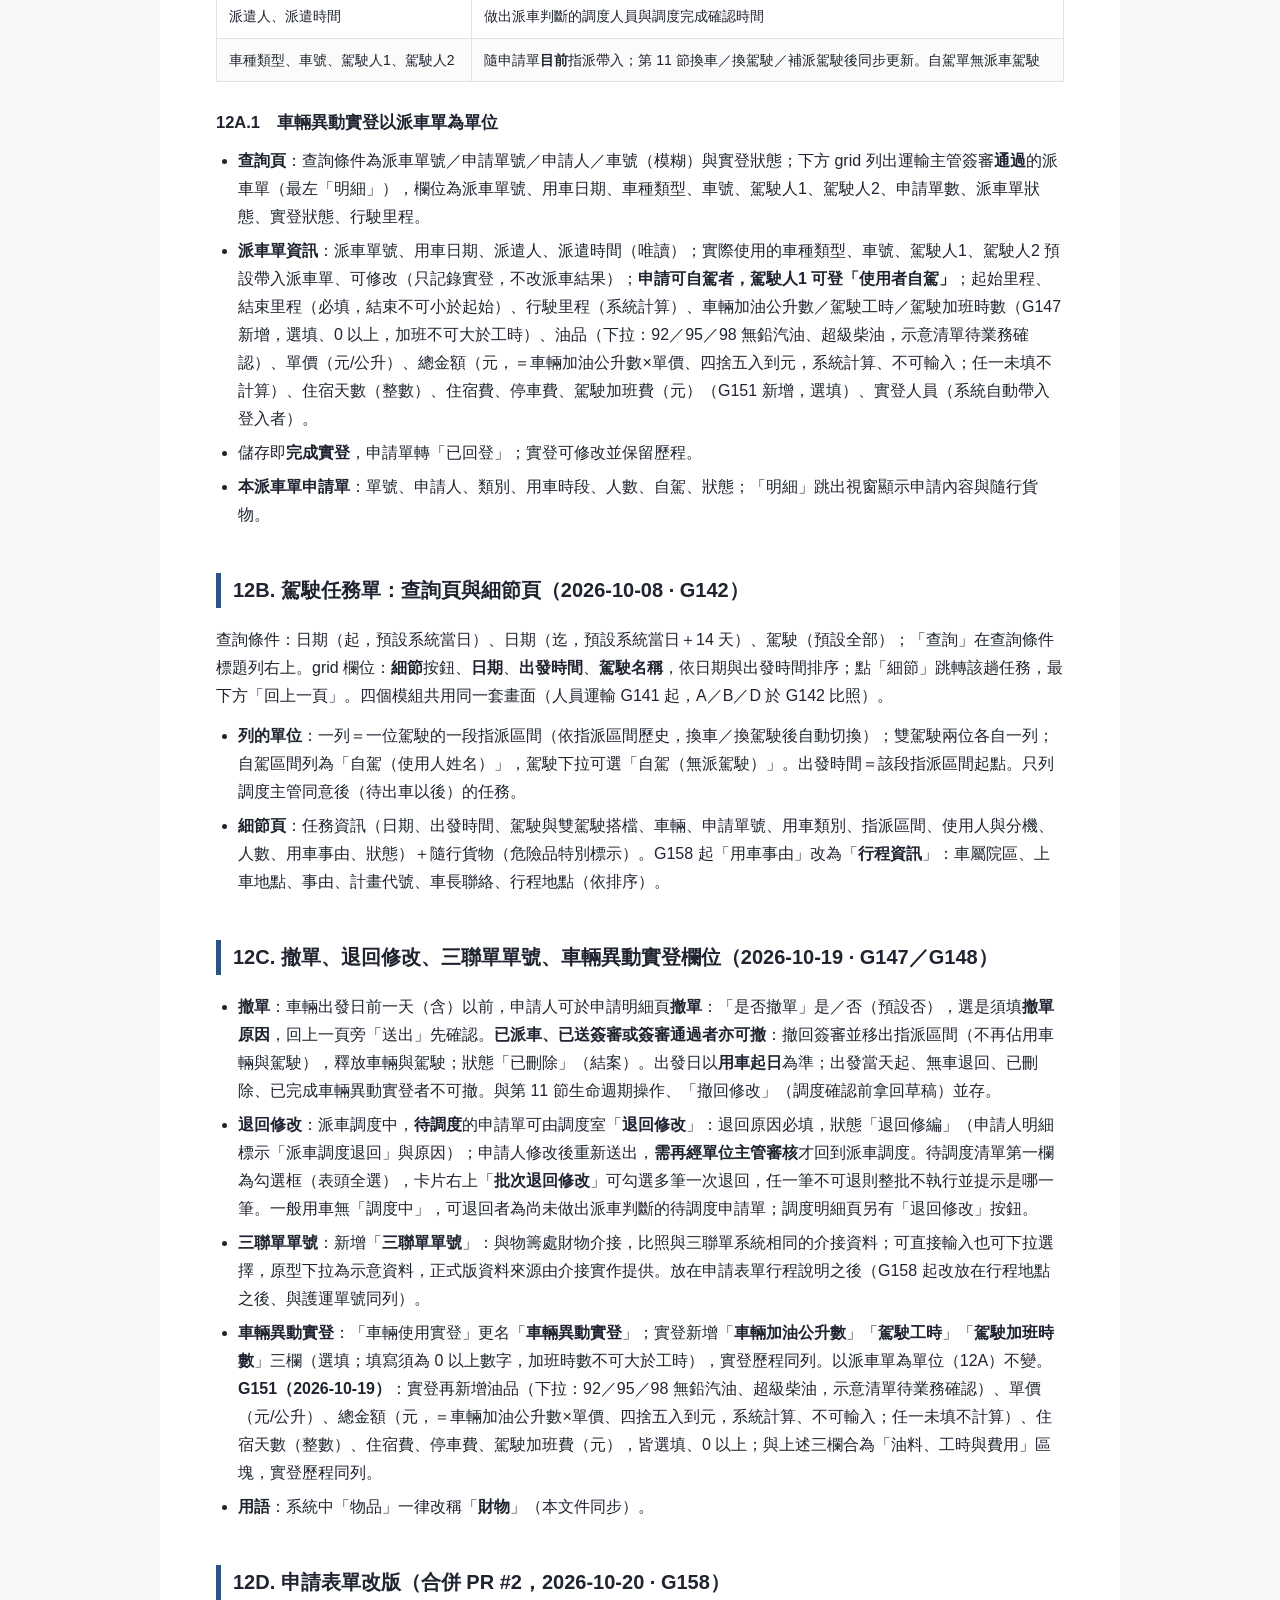
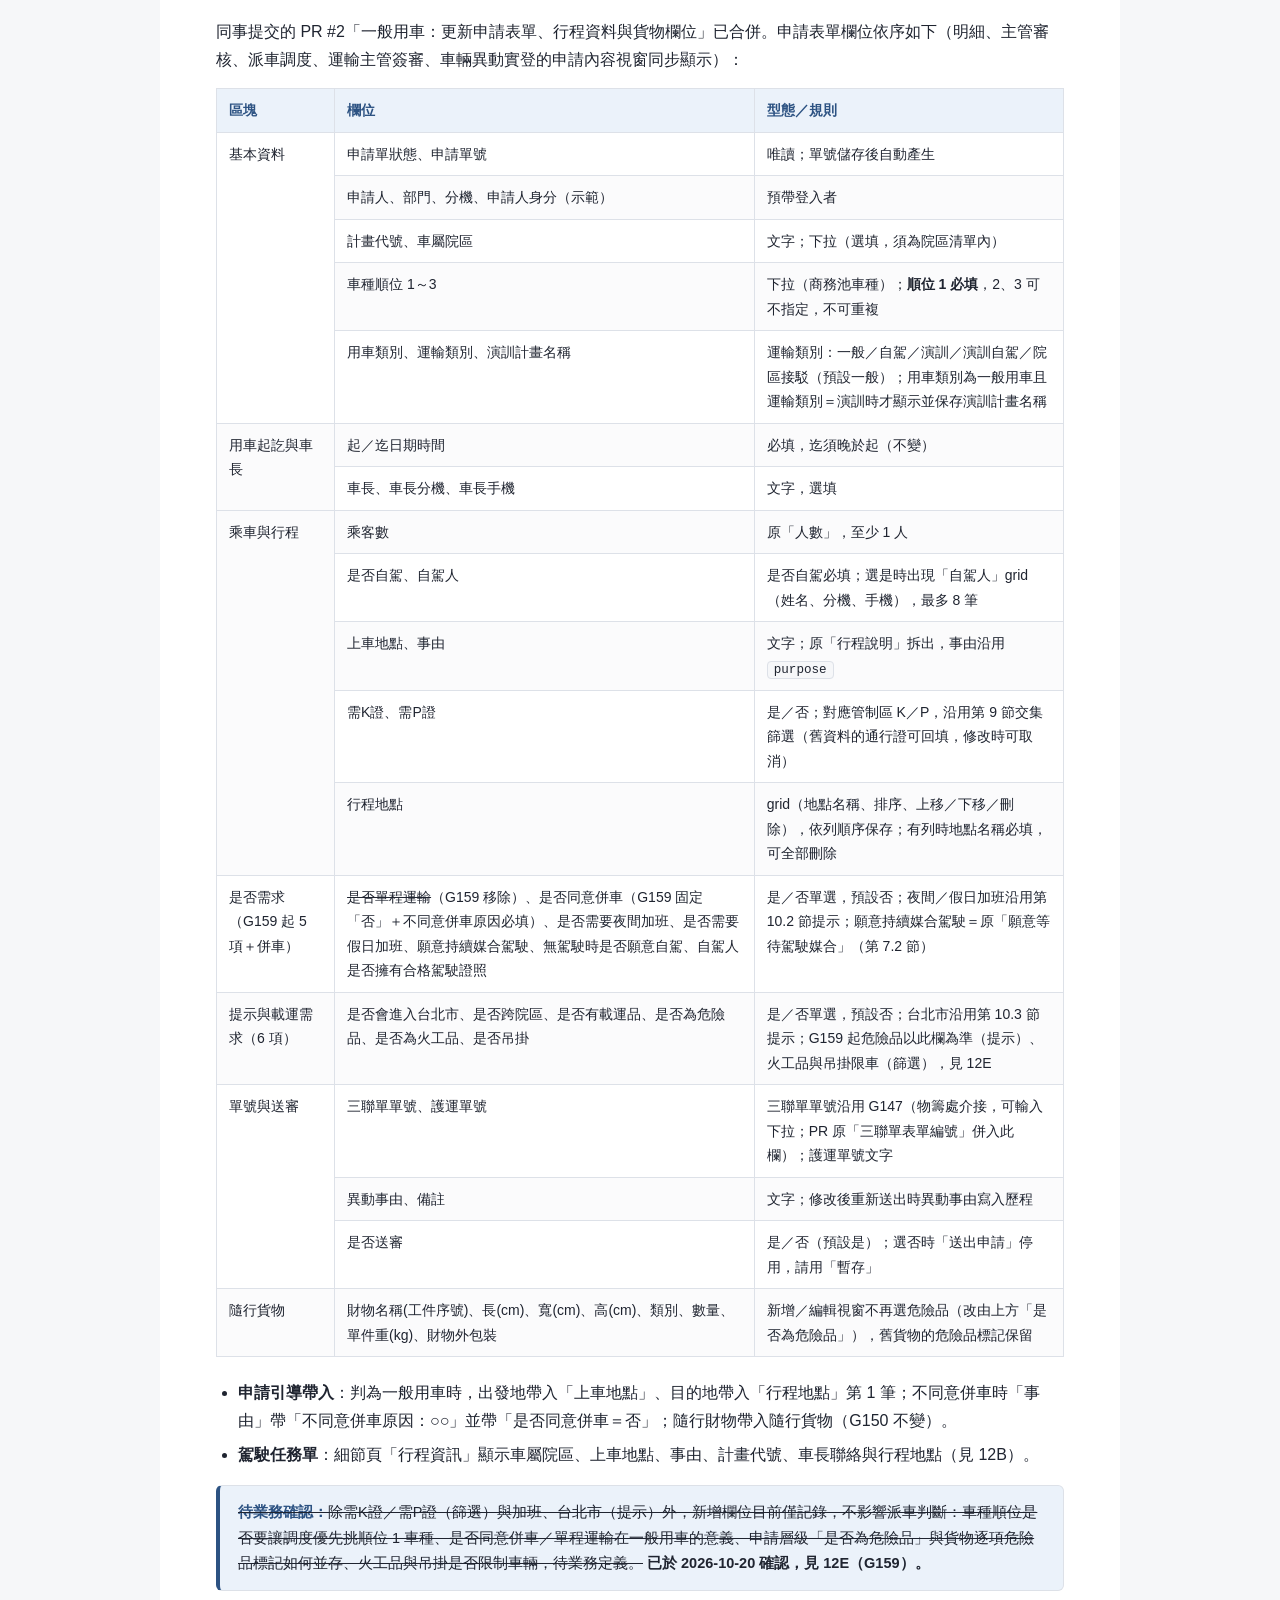
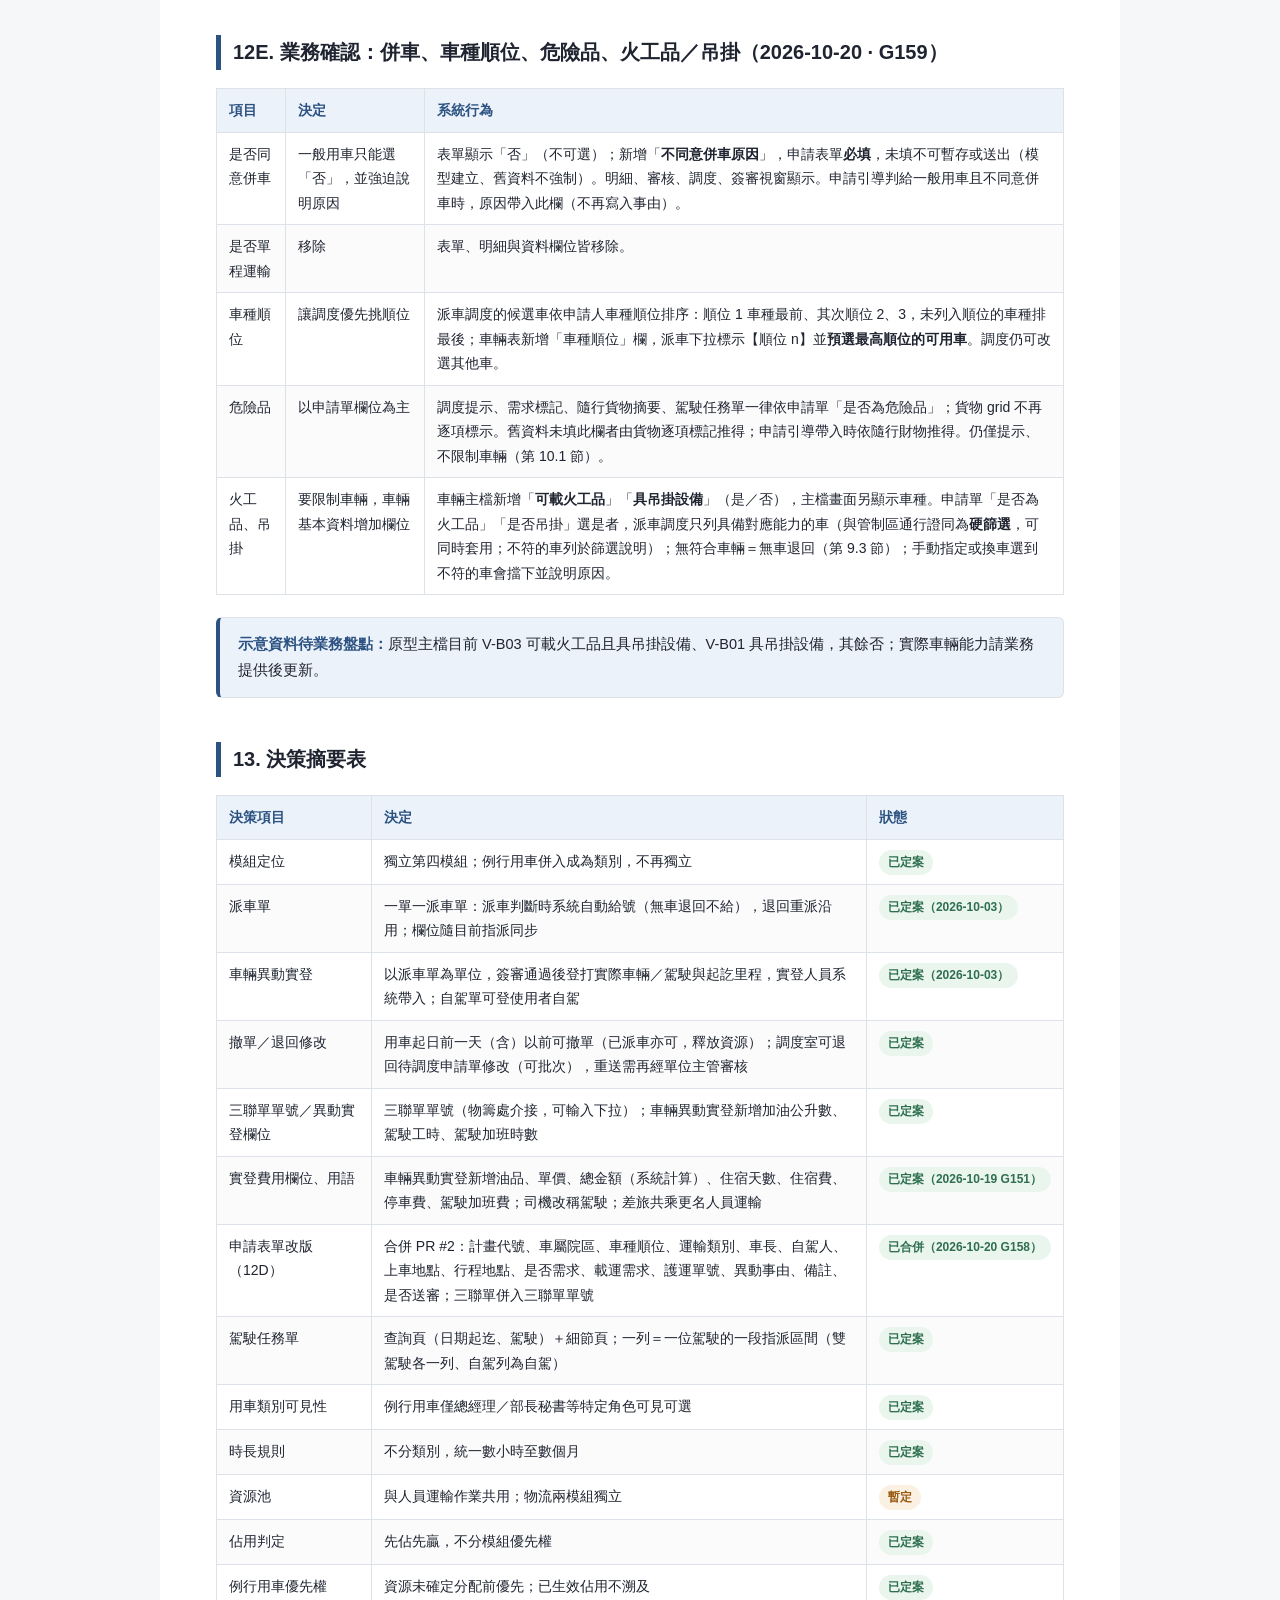
==== commit 4fe9fa07: "規格同步：一般用車 12E（G159 併車、車種順位、危險品、火工品／吊掛）、申請引導 v2.23、LOGIC、PLAN Co-Authored-By: Claude Opus 5.5 <norepl" ====
--- a/docs/一般用車模組_v2.html
+++ b/docs/一般用車模組_v2.html
@@ -299,6 +299,10 @@
       <li>新增管制區通行證（綁車輛、多證、交集篩選）機制</li>
       <li>新增「願意等待駕駛媒合」欄位與補派駕駛機制（歸類於換駕駛操作）</li>
     </ul>
+    <h3 style="margin-top:14px;">2026-10-20 更新：業務確認新增欄位用途（G159）</h3>
+    <ul>
+      <li>新增第 12E 節：是否同意併車固定為否並新增「不同意併車原因」（必填）；移除是否單程運輸；車種順位參與調度排序；危險品以申請單「是否為危險品」為主；火工品、吊掛限車（車輛主檔新增可載火工品、具吊掛設備）。第 8、9、10、12D、13、16 節加註。</li>
+    </ul>
     <h3 style="margin-top:14px;">2026-10-20 更新：合併 PR #2 申請表單改版（G158）</h3>
     <ul>
       <li>新增第 12D 節：申請表單新增計畫代號、車屬院區、車種順位、運輸類別／演訓計畫名稱、車長聯絡、自駕人、上車地點、行程地點（可排序）、七項是否需求、五項載運需求、護運單號、異動事由、備註、是否送審；「行程說明」改為「事由」、「人數」改稱「乘客數」、通行證改為「需K證／需P證」、「願意等待駕駛媒合」改為「願意持續媒合駕駛」；隨行貨物改為財物名稱(工件序號)、長寬高分欄、財物外包裝。第 5、5.1、7.2、9.2、12B、12C 節加註。</li>
@@ -344,6 +348,7 @@
       <li><a href="#driversheet">12B. 駕駛任務單</a></li>
       <li><a href="#g147">12C. 撤單、退回修改、三聯單單號、車輛異動實登欄位</a></li>
       <li><a href="#g158">12D. 申請表單改版（合併 PR #2）</a></li>
+      <li><a href="#g159">12E. 業務確認：併車、車種順位、危險品、火工品／吊掛</a></li>
       <li><a href="#summary">13. 決策摘要表</a></li>
       <li><a href="#qa">14. Q&amp;A 討論紀錄</a></li>
       <li><a href="#glossary">15. 名詞表</a></li>
@@ -565,6 +570,7 @@
       實際車型由<strong>調度人員依人數與貨物明細人工判斷指派</strong>，不設獨立的「指定車型」欄位供使用者挑選，
       兩種用車類別一致，不因選了例行用車而取得車型指定權。
     </p>
+    <p class="muted" style="font-size:.92em;"><b>G158／G159 修訂：</b>申請表單新增「車種順位 1～3」（順位 1 必填），調度候選車依順位排序並預選最高順位可用車；最終派哪台車仍由調度判斷（見 12E）。</p>
   </section>
 
   <section id="permit">
@@ -603,11 +609,12 @@
         <tr><th>類型</th><th>強度</th><th>適用項目</th></tr>
       </thead>
       <tbody>
-        <tr><td>強制篩選</td><td><span class="badge hard">硬限制</span></td><td>管制區通行證（第 9 節）</td></tr>
+        <tr><td>強制篩選</td><td><span class="badge hard">硬限制</span></td><td>管制區通行證（第 9 節）；火工品、吊掛（G159，見 12E）</td></tr>
         <tr><td>提示資訊</td><td><span class="badge soft">軟資訊</span></td><td>危險品標記、假日／夜間加班需求、駕駛剩餘可加班工時、台北市噸位提示</td></tr>
       </tbody>
     </table>
     <h3>10.1　危險品標記</h3>
+    <p class="muted" style="font-size:.92em;"><b>G159 起</b>危險品以申請單「是否為危險品」為準（舊資料未填此欄者由貨物逐項標記推得），仍僅提示、不限制車輛。</p>
     <p>
       純粹作為給調度人員判斷派車方式的提示，系統<strong>不寫死任何自動限制規則</strong>，是否受理、怎麼派車完全交由調度人工判斷。
     </p>
@@ -794,8 +801,8 @@
         <tr><td>上車地點、事由</td><td>文字；原「行程說明」拆出，事由沿用 <code>purpose</code></td></tr>
         <tr><td>需K證、需P證</td><td>是／否；對應管制區 K／P，沿用第 9 節交集篩選（舊資料的通行證可回填，修改時可取消）</td></tr>
         <tr><td>行程地點</td><td>grid（地點名稱、排序、上移／下移／刪除），依列順序保存；有列時地點名稱必填，可全部刪除</td></tr>
-        <tr><td>是否需求（7 項）</td><td>是否單程運輸、是否同意併車、是否需要夜間加班、是否需要假日加班、願意持續媒合駕駛、無駕駛時是否願意自駕、自駕人是否擁有合格駕駛證照</td><td>是／否單選，預設否；夜間／假日加班沿用第 10.2 節提示；願意持續媒合駕駛＝原「願意等待駕駛媒合」（第 7.2 節）</td></tr>
-        <tr><td>提示與載運需求（6 項）</td><td>是否會進入台北市、是否跨院區、是否有載運品、是否為危險品、是否為火工品、是否吊掛</td><td>是／否單選，預設否；台北市沿用第 10.3 節提示</td></tr>
+        <tr><td>是否需求（G159 起 5 項＋併車）</td><td><s>是否單程運輸</s>（G159 移除）、是否同意併車（G159 固定「否」＋不同意併車原因必填）、是否需要夜間加班、是否需要假日加班、願意持續媒合駕駛、無駕駛時是否願意自駕、自駕人是否擁有合格駕駛證照</td><td>是／否單選，預設否；夜間／假日加班沿用第 10.2 節提示；願意持續媒合駕駛＝原「願意等待駕駛媒合」（第 7.2 節）</td></tr>
+        <tr><td>提示與載運需求（6 項）</td><td>是否會進入台北市、是否跨院區、是否有載運品、是否為危險品、是否為火工品、是否吊掛</td><td>是／否單選，預設否；台北市沿用第 10.3 節提示；G159 起危險品以此欄為準（提示）、火工品與吊掛限車（篩選），見 12E</td></tr>
         <tr><td rowspan="3">單號與送審</td><td>三聯單單號、護運單號</td><td>三聯單單號沿用 G147（物籌處介接，可輸入下拉；PR 原「三聯單表單編號」併入此欄）；護運單號文字</td></tr>
         <tr><td>異動事由、備註</td><td>文字；修改後重新送出時異動事由寫入歷程</td></tr>
         <tr><td>是否送審</td><td>是／否（預設是）；選否時「送出申請」停用，請用「暫存」</td></tr>
@@ -806,7 +813,22 @@
       <li><strong>申請引導帶入</strong>：判為一般用車時，出發地帶入「上車地點」、目的地帶入「行程地點」第 1 筆；不同意併車時「事由」帶「不同意併車原因：○○」並帶「是否同意併車＝否」；隨行財物帶入隨行貨物（G150 不變）。</li>
       <li><strong>駕駛任務單</strong>：細節頁「行程資訊」顯示車屬院區、上車地點、事由、計畫代號、車長聯絡與行程地點（見 12B）。</li>
     </ul>
-    <div class="callout"><strong>待業務確認：</strong>除需K證／需P證（篩選）與加班、台北市（提示）外，新增欄位目前<b>僅記錄</b>，不影響派車判斷：車種順位是否要讓調度優先挑順位 1 車種、是否同意併車／單程運輸在一般用車的意義、申請層級「是否為危險品」與貨物逐項危險品標記如何並存、火工品與吊掛是否限制車輛，待業務定義。</div>
+    <div class="callout"><s><strong>待業務確認：</strong>除需K證／需P證（篩選）與加班、台北市（提示）外，新增欄位目前僅記錄，不影響派車判斷：車種順位是否要讓調度優先挑順位 1 車種、是否同意併車／單程運輸在一般用車的意義、申請層級「是否為危險品」與貨物逐項危險品標記如何並存、火工品與吊掛是否限制車輛，待業務定義。</s> <b>已於 2026-10-20 確認，見 12E（G159）。</b></div>
+  </section>
+
+  <section id="g159">
+    <h2>12E. 業務確認：併車、車種順位、危險品、火工品／吊掛（2026-10-20 · G159）</h2>
+    <table>
+      <thead><tr><th>項目</th><th>決定</th><th>系統行為</th></tr></thead>
+      <tbody>
+        <tr><td>是否同意併車</td><td>一般用車只能選「否」，並強迫說明原因</td><td>表單顯示「否」（不可選）；新增「<b>不同意併車原因</b>」，申請表單<b>必填</b>，未填不可暫存或送出（模型建立、舊資料不強制）。明細、審核、調度、簽審視窗顯示。申請引導判給一般用車且不同意併車時，原因帶入此欄（不再寫入事由）。</td></tr>
+        <tr><td>是否單程運輸</td><td>移除</td><td>表單、明細與資料欄位皆移除。</td></tr>
+        <tr><td>車種順位</td><td>讓調度優先挑順位</td><td>派車調度的候選車依申請人車種順位排序：順位 1 車種最前、其次順位 2、3，未列入順位的車種排最後；車輛表新增「車種順位」欄，派車下拉標示【順位 n】並<b>預選最高順位的可用車</b>。調度仍可改選其他車。</td></tr>
+        <tr><td>危險品</td><td>以申請單欄位為主</td><td>調度提示、需求標記、隨行貨物摘要、駕駛任務單一律依申請單「是否為危險品」；貨物 grid 不再逐項標示。舊資料未填此欄者由貨物逐項標記推得；申請引導帶入時依隨行財物推得。仍僅提示、不限制車輛（第 10.1 節）。</td></tr>
+        <tr><td>火工品、吊掛</td><td>要限制車輛，車輛基本資料增加欄位</td><td>車輛主檔新增「<b>可載火工品</b>」「<b>具吊掛設備</b>」（是／否），主檔畫面另顯示車種。申請單「是否為火工品」「是否吊掛」選是者，派車調度只列具備對應能力的車（與管制區通行證同為<b>硬篩選</b>，可同時套用；不符的車列於篩選說明）；無符合車輛＝無車退回（第 9.3 節）；手動指定或換車選到不符的車會擋下並說明原因。</td></tr>
+      </tbody>
+    </table>
+    <div class="callout"><strong>示意資料待業務盤點：</strong>原型主檔目前 V-B03 可載火工品且具吊掛設備、V-B01 具吊掛設備，其餘否；實際車輛能力請業務提供後更新。</div>
   </section>
 
   <section id="summary">
@@ -832,7 +854,8 @@
         <tr><td>有車沒駕駛＋不自駕</td><td>不進候補，直接無車退回</td><td><span class="badge decided">已定案</span></td></tr>
         <tr><td>車型指派</td><td>調度依人數＋貨物明細人工指派，不分類別</td><td><span class="badge decided">已定案</span></td></tr>
         <tr><td>人貨欄位</td><td>人數必填（≥1）＋貨物選填，非互斥</td><td><span class="badge decided">已定案</span></td></tr>
-        <tr><td>危險品規則</td><td>僅提示，不寫死自動派車規則</td><td><span class="badge decided">已定案</span></td></tr>
+        <tr><td>危險品規則</td><td>僅提示，不寫死自動派車規則；G159 起以申請單「是否為危險品」為準</td><td><span class="badge decided">已定案</span></td></tr>
+        <tr><td>併車、車種順位、火工品／吊掛（12E）</td><td>併車固定否＋不同意併車原因必填；移除單程運輸；候選車依車種順位排序並預選；火工品／吊掛依車輛主檔硬篩選</td><td><span class="badge decided">已定案（2026-10-20 G159）</span></td></tr>
         <tr><td>自駕資格</td><td>不做系統檢核，使用者自行負責</td><td><span class="badge decided">已定案</span></td></tr>
         <tr><td>雙駕駛</td><td>預設單駕駛，調度可自由加派，同一筆紀錄掛 1～2 位駕駛</td><td><span class="badge decided">已定案</span></td></tr>
         <tr><td>補派駕駛</td><td>需使用者勾選「願意等待駕駛媒合」；歸類為換駕駛操作；系統不設時間點邏輯</td><td><span class="badge decided">已定案</span></td></tr>
@@ -1107,7 +1130,7 @@
       <li>後續實作規劃階段需確認：共用資源池的資料結構如何同時支援人員運輸作業自動媒合查詢、一般用車申請作業調度人工查詢，以及雙駕駛、指派區間歷史的資料模型設計。</li>
       <li>貨物明細欄位的具體規格（長寬高單位、品類清單內容）需與既有物流運輸申請單的實際欄位定義做逐一核對，確保一致。</li>
       <li>與加班系統介接的 API 規格（即時查詢的介面、逾時與異常處理）尚待與加班系統負責單位確認。</li>
-      <li>G158 新增欄位（車種順位、是否同意併車、單程運輸、申請層級危險品、火工品、吊掛等）是否參與派車判斷，見 12D 待業務確認。</li>
+      <li><s>G158 新增欄位（車種順位、是否同意併車、單程運輸、申請層級危險品、火工品、吊掛等）是否參與派車判斷，見 12D 待業務確認。</s> 已確認（12E）；尚待業務提供各車「可載火工品」「具吊掛設備」實際資料。</li>
       <li>管制區通行證資料如何維護（車輛主檔新增證件欄位的管理介面、證件效期管理）尚未細節定案。</li>
       <li>換車／換駕駛／展延／提前歸還的通知內容格式（異動原因是否需說明、或僅通知結果）尚未細節定案。</li>
     </ul>
